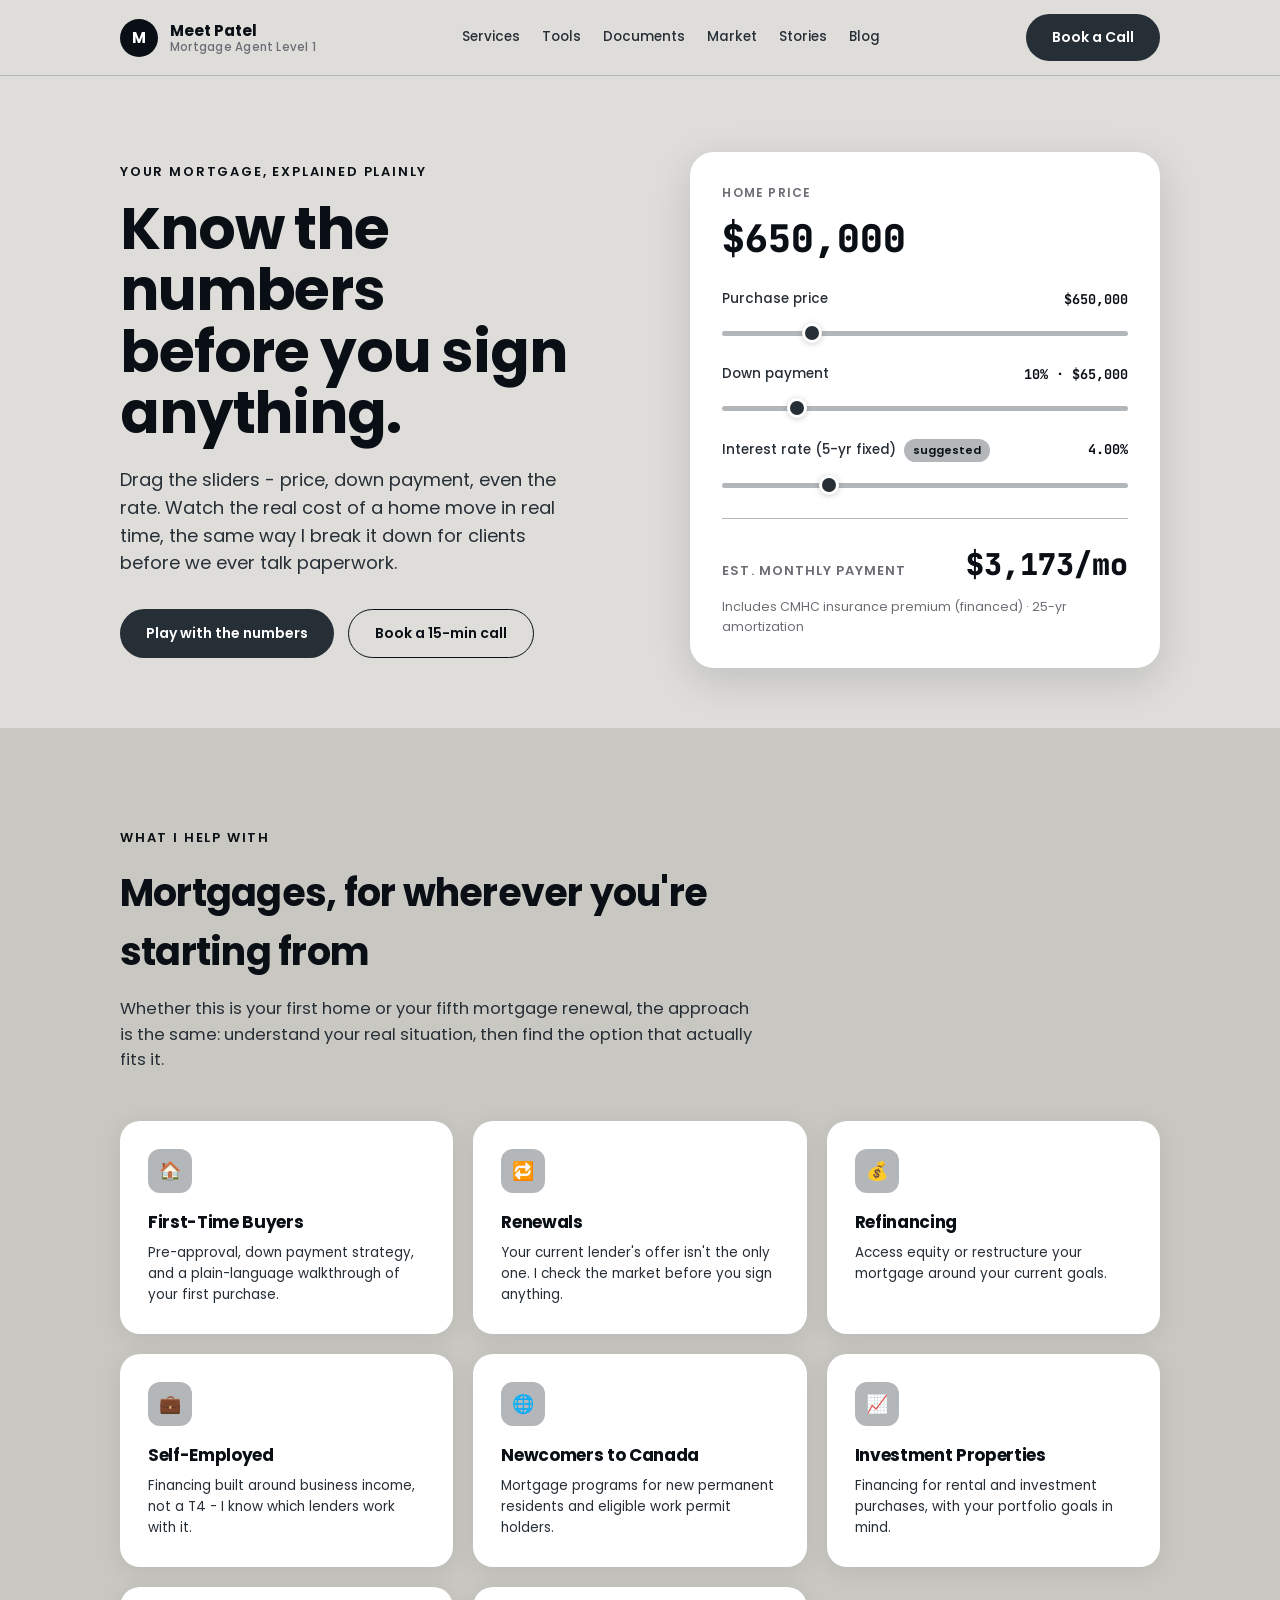
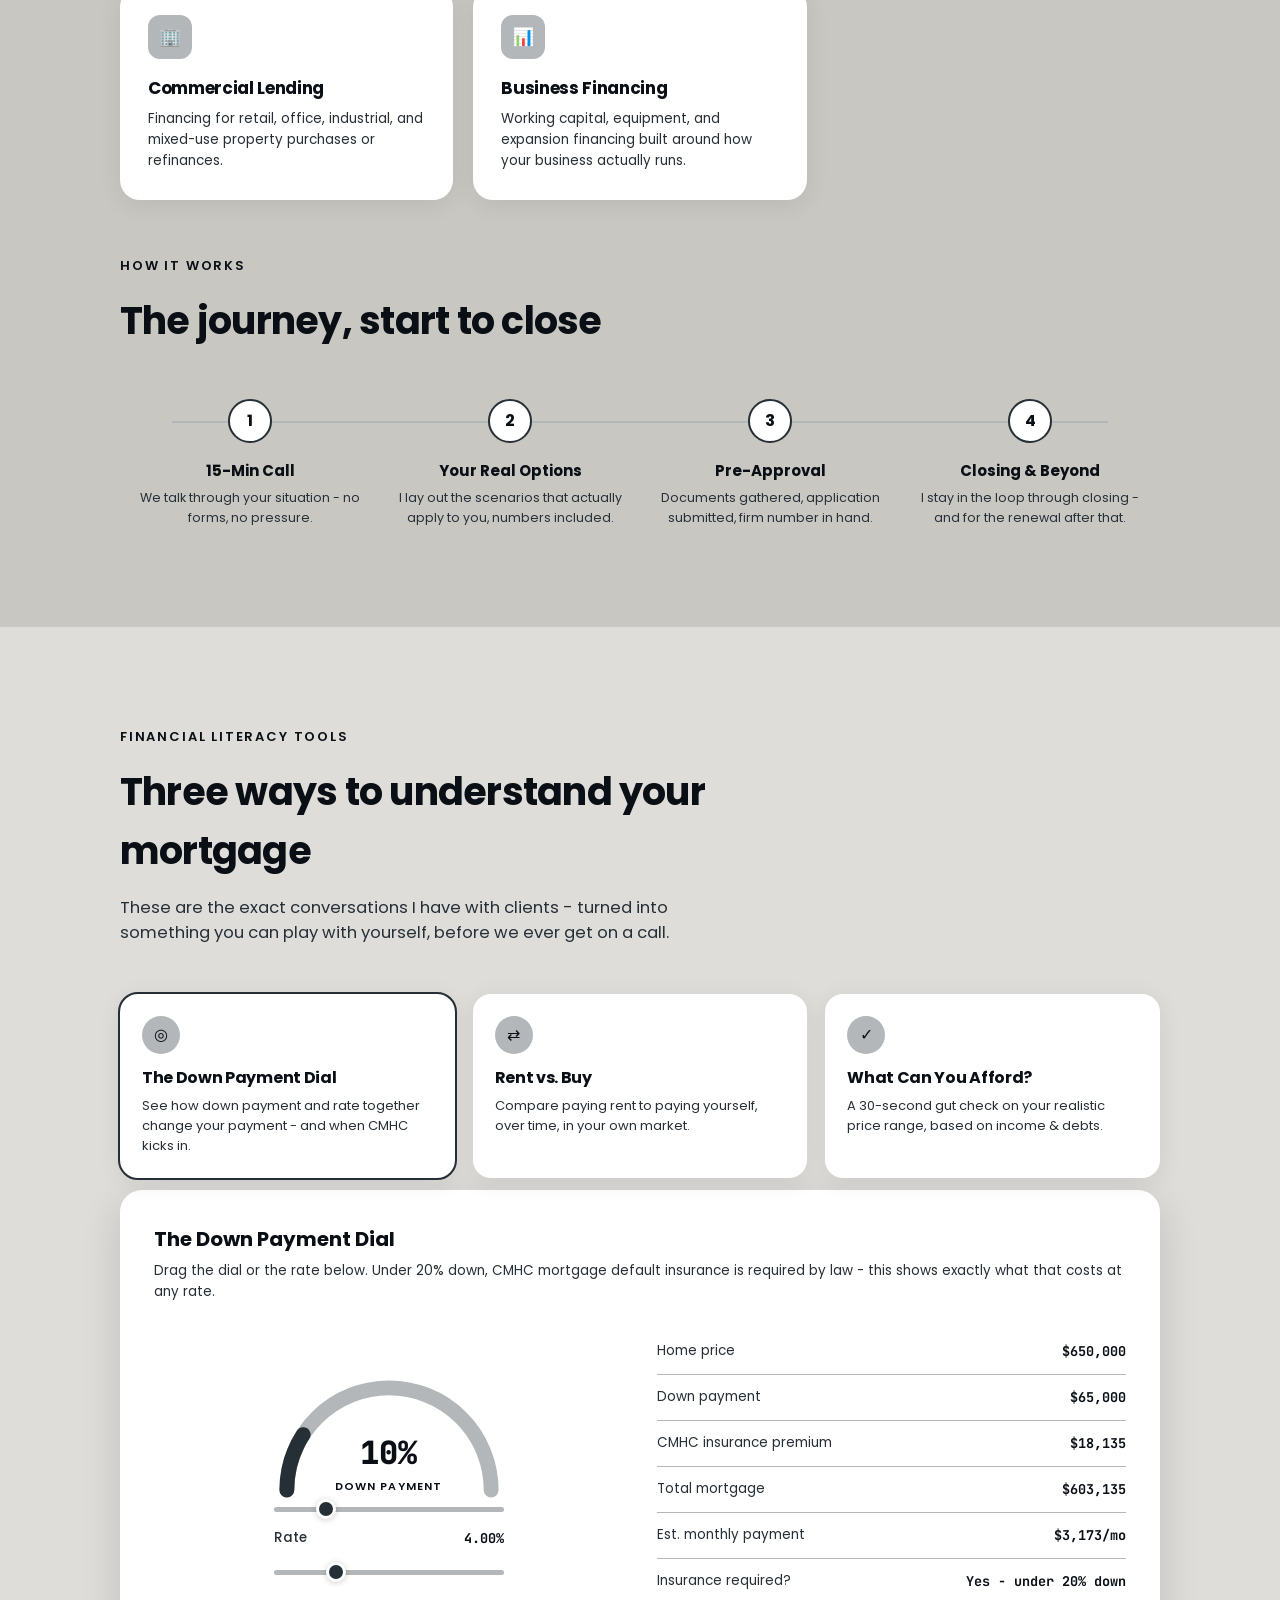
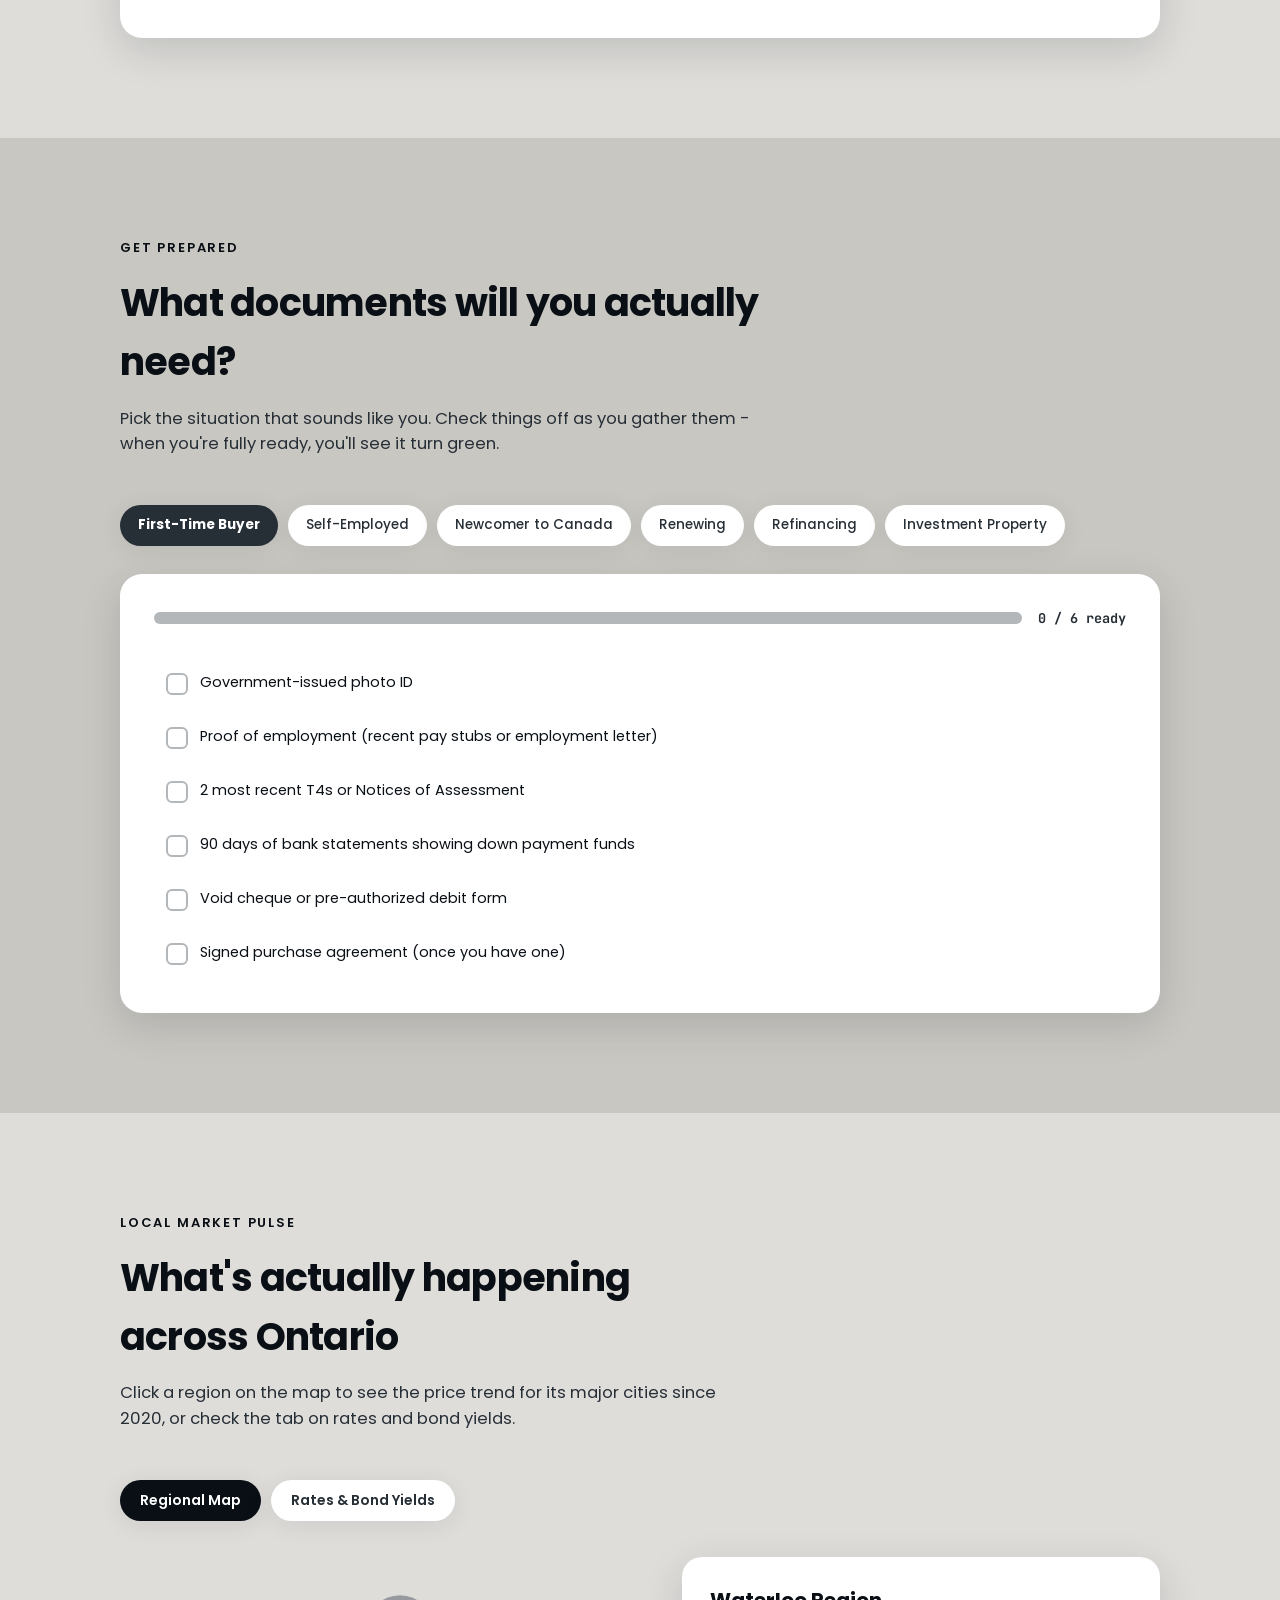
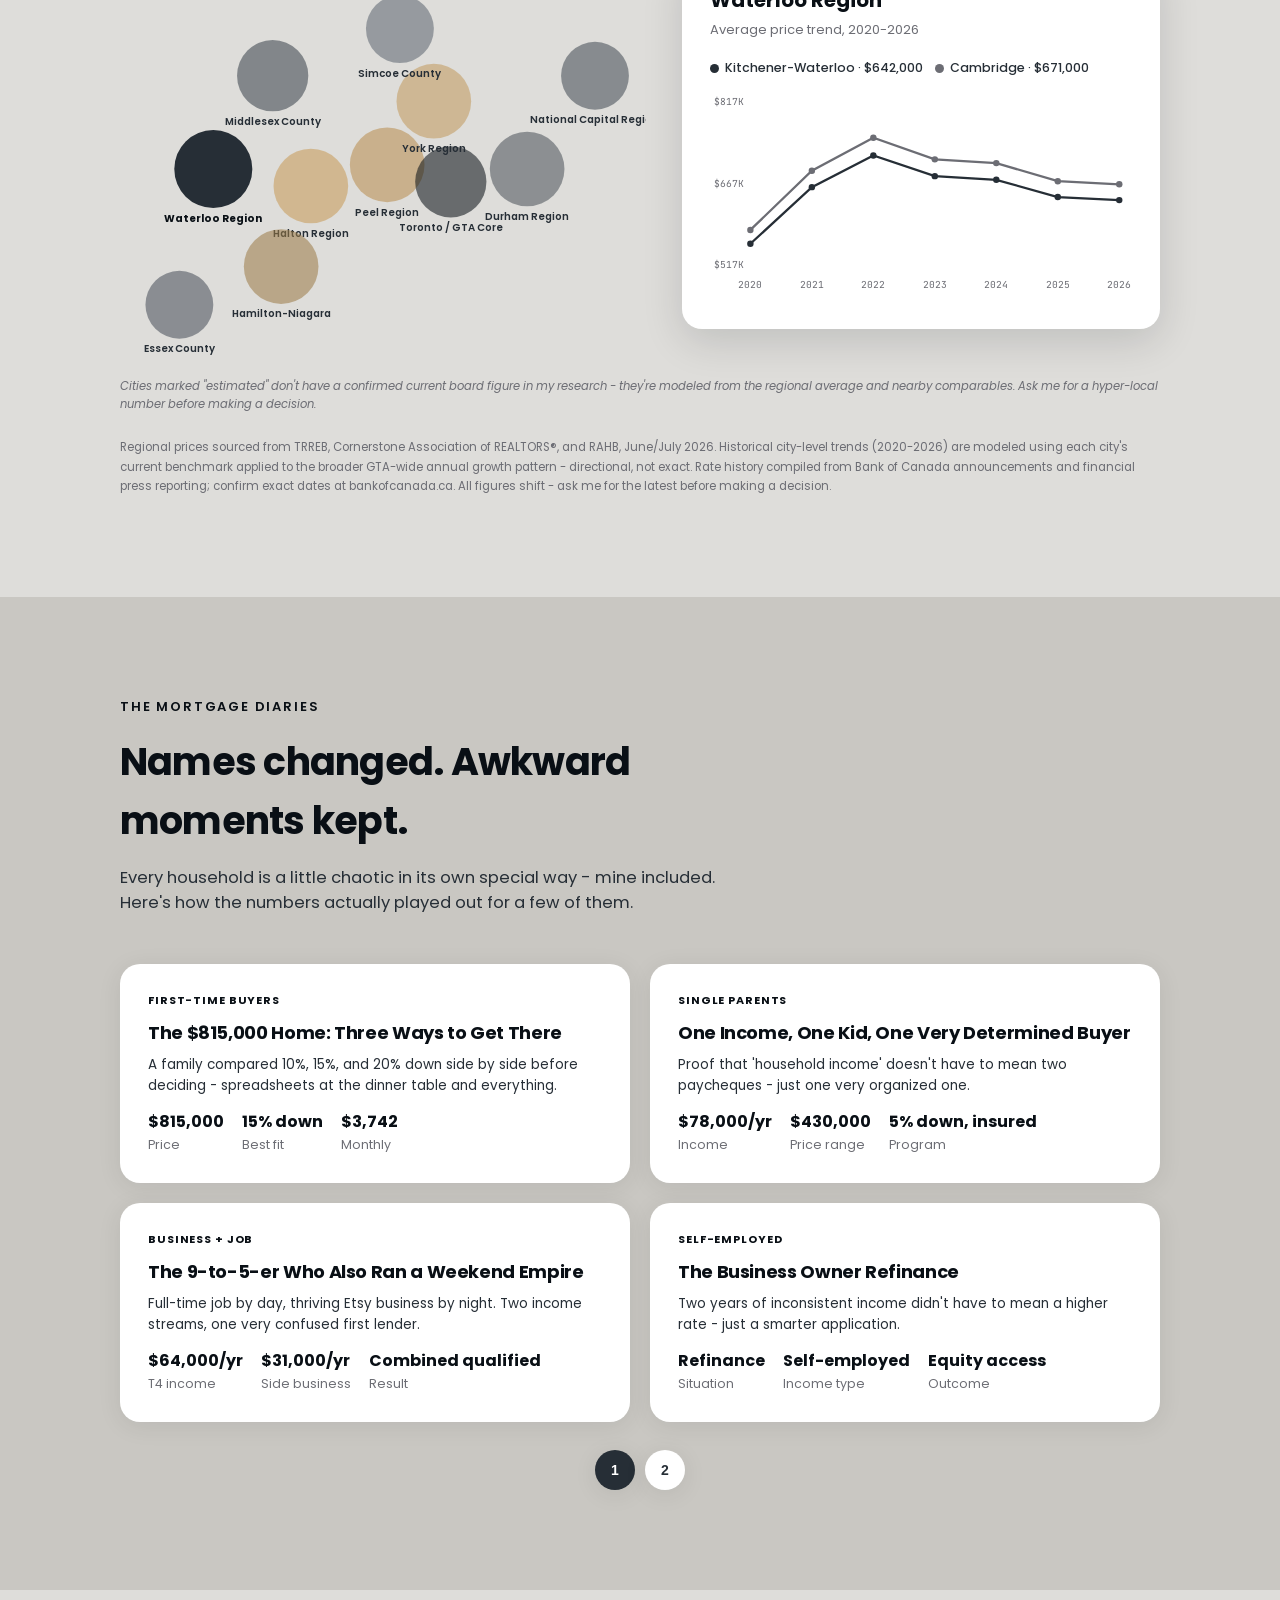
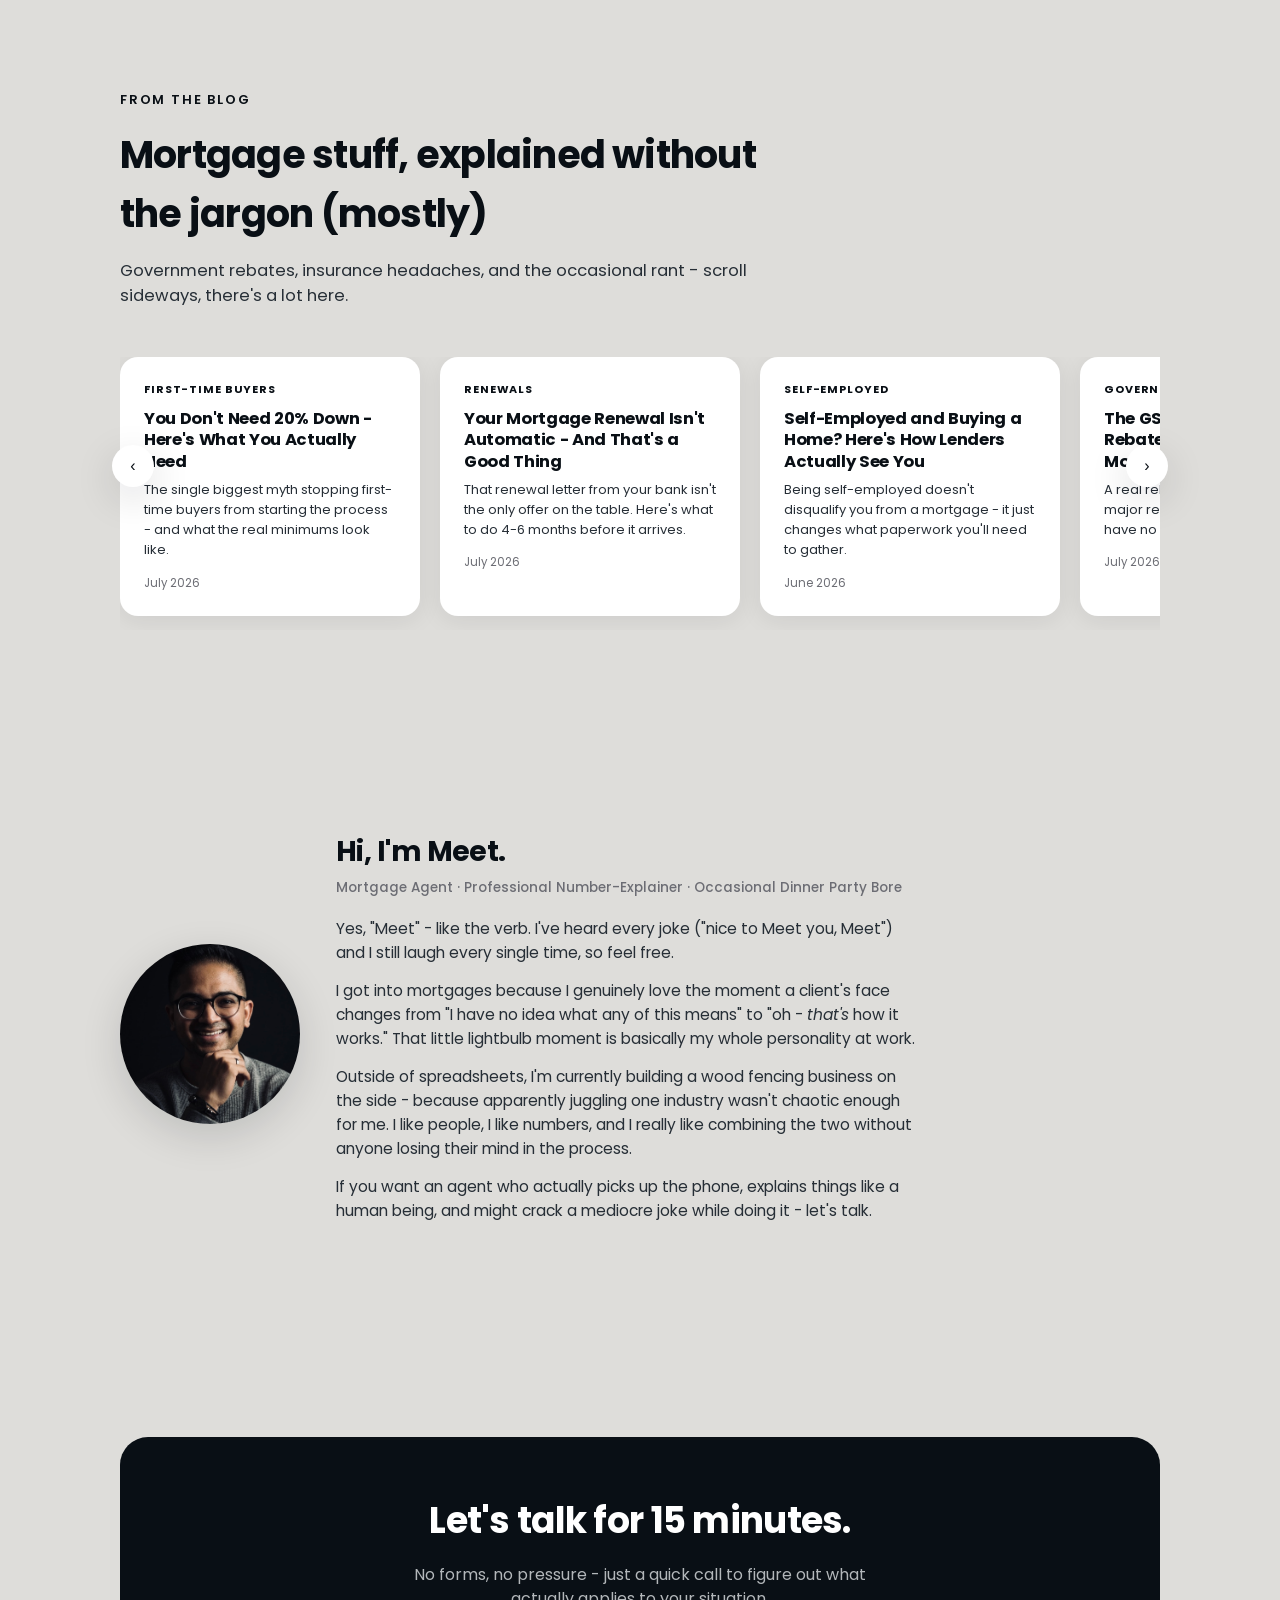
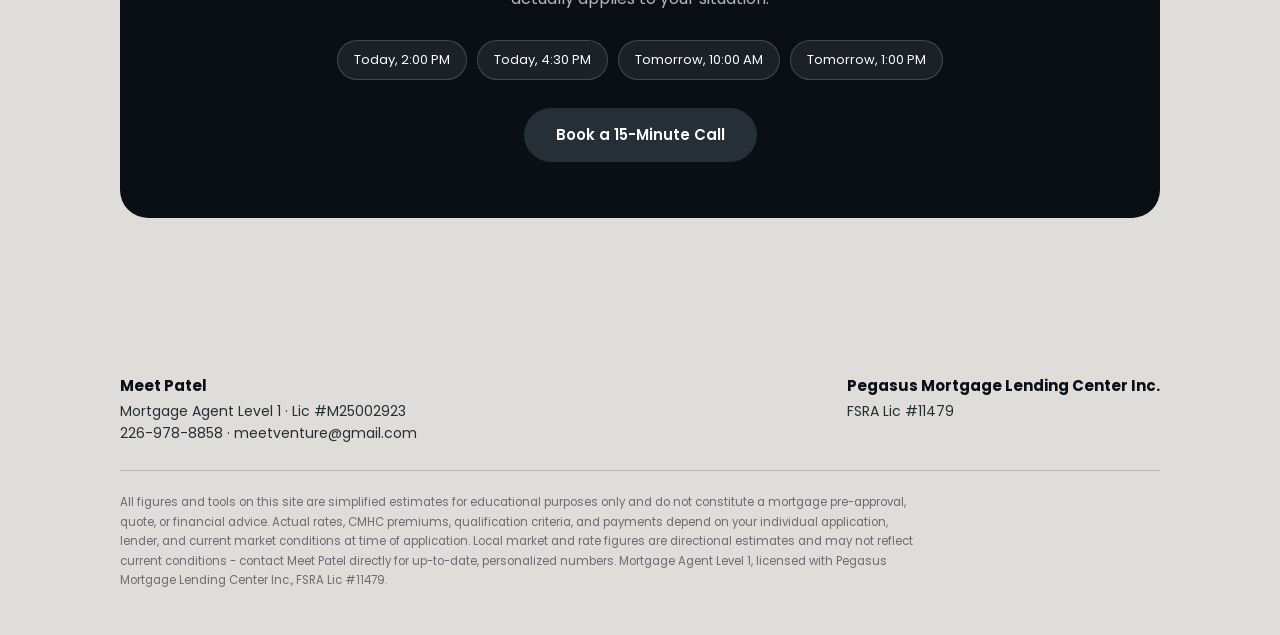
==== index.html @ 6889a1b3 "Add files via upload" ====
<!DOCTYPE html>
<html lang="en">
<head>
<meta charset="UTF-8">
<!-- Viewport tag: without this, iPhones and Android phones render the page
     at desktop width (~980px) and shrink it to fit, forcing users to pinch-
     zoom to read anything. This tells mobile browsers to use the phone's
     actual screen width instead. Don't remove it. -->
<meta name="viewport" content="width=device-width, initial-scale=1.0">
<title>Meet Patel | Mortgage Agent Level 1</title>
<link rel="stylesheet" href="style.css">
</head>
<body>

<!-- ================= NAV =================
     On phones (below 920px), .links is hidden and this hamburger button
     (.nav-toggle) shows instead. Clicking it calls toggleMobileNav() in
     script.js, which slides the same links down as a full-width mobile
     menu (#mobile-nav). Add/remove/rename a link in BOTH .links and
     #mobile-nav below - they're separate elements so desktop and mobile
     nav stay in sync manually. -->
<nav>
  <div class="wrap">
    <div class="brand">
      <span class="brand-mark">M</span>
      <span class="brand-text"><span class="name">Meet Patel</span><span class="role">Mortgage Agent Level 1</span></span>
    </div>
    <div class="links">
      <a href="#services">Services</a>
      <a href="#games">Tools</a>
      <a href="#documents">Documents</a>
      <a href="#market">Market</a>
      <a href="#cases">Stories</a>
      <a href="#blog">Blog</a>
    </div>
    <button class="btn gold nav-book-btn" onclick="document.getElementById('book').scrollIntoView({behavior:'smooth'})">Book a Call</button>
    <button class="nav-toggle" id="nav-toggle" aria-label="Open menu" aria-expanded="false" onclick="toggleMobileNav()">
      <span></span><span></span><span></span>
    </button>
  </div>
  <div class="mobile-nav" id="mobile-nav">
    <a href="#services" onclick="closeMobileNav()">Services</a>
    <a href="#games" onclick="closeMobileNav()">Tools</a>
    <a href="#documents" onclick="closeMobileNav()">Documents</a>
    <a href="#market" onclick="closeMobileNav()">Market</a>
    <a href="#cases" onclick="closeMobileNav()">Stories</a>
    <a href="#blog" onclick="closeMobileNav()">Blog</a>
    <button class="btn gold mobile-nav-cta" onclick="closeMobileNav(); document.getElementById('book').scrollIntoView({behavior:'smooth'})">Book a Call</button>
  </div>
</nav>

<section class="hero">
  <div class="wrap hero-grid">
    <div>
      <div class="eyebrow">Your Mortgage, Explained Plainly</div>
      <h1>Know the numbers<br><span>before you sign anything.</span></h1>
      <p class="lead">Drag the sliders - price, down payment, even the rate. Watch the real cost of a home move in real time, the same way I break it down for clients before we ever talk paperwork.</p>
      <div class="actions">
        <button class="btn gold" onclick="document.getElementById('games').scrollIntoView({behavior:'smooth'})">Play with the numbers</button>
        <button class="btn ghost" onclick="document.getElementById('book').scrollIntoView({behavior:'smooth'})">Book a 15-min call</button>
      </div>
    </div>

    <div class="ticker-card">
      <div class="label">Home Price</div>
      <div class="ticker-price mono" id="hp-display">$650,000</div>

      <div class="slider-row">
        <div class="slider-top"><span>Purchase price</span><span class="val mono" id="hp-val">$650,000</span></div>
        <input type="range" id="hp-slider" min="300000" max="2000000" step="5000" value="650000">
      </div>
      <div class="slider-row">
        <div class="slider-top"><span>Down payment</span><span class="val mono" id="dp-val">10% · $65,000</span></div>
        <input type="range" id="dp-slider" min="5" max="35" step="1" value="10">
      </div>
      <div class="slider-row">
        <div class="slider-top"><span>Interest rate (5-yr fixed)<span class="rate-badge" id="rate-suggested-badge">suggested</span></span><span class="val mono" id="rate-val">3.99%</span></div>
        <input type="range" id="rate-slider" min="3.00" max="7.00" step="0.05" value="3.99">
      </div>

      <div class="ticker-result">
        <div><div class="l">Est. Monthly Payment</div></div>
        <div class="v mono" id="hero-monthly">$3,187</div>
      </div>
      <div class="ticker-sub" id="hero-cmhc-note">Includes CMHC insurance premium (financed) · 25-yr amortization</div>
    </div>
  </div>
</section>

<!-- ================= SERVICES & JOURNEY ================= -->
<section id="services" class="alt">
  <div class="wrap">
    <div class="sec-head">
      <div class="eyebrow">What I Help With</div>
      <h2>Mortgages, for wherever you're starting from</h2>
      <p>Whether this is your first home or your fifth mortgage renewal, the approach is the same: understand your real situation, then find the option that actually fits it.</p>
    </div>
    <div class="services-grid">
      <div class="service-card"><div class="icon">&#127968;</div><h3>First-Time Buyers</h3><p>Pre-approval, down payment strategy, and a plain-language walkthrough of your first purchase.</p></div>
      <div class="service-card"><div class="icon">&#128257;</div><h3>Renewals</h3><p>Your current lender's offer isn't the only one. I check the market before you sign anything.</p></div>
      <div class="service-card"><div class="icon">&#128176;</div><h3>Refinancing</h3><p>Access equity or restructure your mortgage around your current goals.</p></div>
      <div class="service-card"><div class="icon">&#128188;</div><h3>Self-Employed</h3><p>Financing built around business income, not a T4 - I know which lenders work with it.</p></div>
      <div class="service-card"><div class="icon">&#127760;</div><h3>Newcomers to Canada</h3><p>Mortgage programs for new permanent residents and eligible work permit holders.</p></div>
      <div class="service-card"><div class="icon">&#128200;</div><h3>Investment Properties</h3><p>Financing for rental and investment purchases, with your portfolio goals in mind.</p></div>
      <div class="service-card"><div class="icon">&#127970;</div><h3>Commercial Lending</h3><p>Financing for retail, office, industrial, and mixed-use property purchases or refinances.</p></div>
      <div class="service-card"><div class="icon">&#128202;</div><h3>Business Financing</h3><p>Working capital, equipment, and expansion financing built around how your business actually runs.</p></div>
    </div>

    <div class="sec-head">
      <div class="eyebrow">How It Works</div>
      <h2>The journey, start to close</h2>
    </div>
    <div class="journey-row">
      <div class="journey-step"><div class="journey-num">1</div><h4>15-Min Call</h4><p>We talk through your situation - no forms, no pressure.</p></div>
      <div class="journey-step"><div class="journey-num">2</div><h4>Your Real Options</h4><p>I lay out the scenarios that actually apply to you, numbers included.</p></div>
      <div class="journey-step"><div class="journey-num">3</div><h4>Pre-Approval</h4><p>Documents gathered, application submitted, firm number in hand.</p></div>
      <div class="journey-step"><div class="journey-num">4</div><h4>Closing & Beyond</h4><p>I stay in the loop through closing - and for the renewal after that.</p></div>
    </div>
  </div>
</section>

<!-- ================= GAMES ================= -->
<section id="games">
  <div class="wrap">
    <div class="sec-head">
      <div class="eyebrow">Financial Literacy Tools</div>
      <h2>Three ways to understand your mortgage</h2>
      <p>These are the exact conversations I have with clients - turned into something you can play with yourself, before we ever get on a call.</p>
    </div>

    <div class="games-grid">
      <div class="game-tab active" data-panel="dial"><div class="icon">&#9678;</div><h3>The Down Payment Dial</h3><p>See how down payment and rate together change your payment - and when CMHC kicks in.</p></div>
      <div class="game-tab" data-panel="rvb"><div class="icon">&#8644;</div><h3>Rent vs. Buy</h3><p>Compare paying rent to paying yourself, over time, in your own market.</p></div>
      <div class="game-tab" data-panel="afford"><div class="icon">&#10003;</div><h3>What Can You Afford?</h3><p>A 30-second gut check on your realistic price range, based on income &amp; debts.</p></div>
    </div>

    <div class="game-panel active" id="panel-dial">
      <h4>The Down Payment Dial</h4>
      <div class="desc">Drag the dial or the rate below. Under 20% down, CMHC mortgage default insurance is required by law - this shows exactly what that costs at any rate.</div>
      <div class="panel-grid">
        <div class="dial-wrap">
          <svg width="260" height="190" viewBox="0 0 280 200">
            <path d="M 30 170 A 110 110 0 1 1 250 170" fill="none" stroke="#B3B7BA" stroke-width="16" stroke-linecap="round"/>
            <path id="dial-arc" d="M 30 170 A 110 110 0 1 1 250 170" fill="none" stroke="#262E36" stroke-width="16" stroke-linecap="round" stroke-dasharray="0 600"/>
          </svg>
          <div class="dial-readout">
            <div class="big mono" id="dial-pct">10%</div>
            <div class="small">down payment</div>
          </div>
          <input type="range" id="dial-slider" min="5" max="30" step="1" value="10" style="width:230px; margin-top:12px;">
          <div class="slider-row" style="width:230px; margin-top:16px;">
            <div class="slider-top"><span>Rate</span><span class="val mono" id="dial-rate-val">3.99%</span></div>
            <input type="range" id="dial-rate-slider" min="3.00" max="7.00" step="0.05" value="3.99">
          </div>
        </div>
        <div>
          <div class="stat-line"><span class="l">Home price</span><span class="v mono" id="dial-price">$650,000</span></div>
          <div class="stat-line"><span class="l">Down payment</span><span class="v mono" id="dial-down">$65,000</span></div>
          <div class="stat-line"><span class="l">CMHC insurance premium</span><span class="v mono gold" id="dial-cmhc">$21,073</span></div>
          <div class="stat-line"><span class="l">Total mortgage</span><span class="v mono" id="dial-total">$606,073</span></div>
          <div class="stat-line"><span class="l">Est. monthly payment</span><span class="v mono gold" id="dial-monthly">$3,148</span></div>
          <div class="stat-line"><span class="l">Insurance required?</span><span class="v mono" id="dial-required">Yes - under 20% down</span></div>
        </div>
      </div>
    </div>

    <div class="game-panel" id="panel-rvb">
      <h4>Rent vs. Buy, Over Time</h4>
      <div class="desc">Adjust your current rent, a comparable purchase price, and the rate, then see how the math shifts over the years.</div>
      <div class="panel-grid">
        <div>
          <div class="slider-row">
            <div class="slider-top"><span>Monthly rent today</span><span class="val mono" id="rvb-rent-val">$2,400</span></div>
            <input type="range" id="rvb-rent" min="1200" max="4500" step="50" value="2400">
          </div>
          <div class="slider-row">
            <div class="slider-top"><span>Comparable home price</span><span class="val mono" id="rvb-price-val">$650,000</span></div>
            <input type="range" id="rvb-price" min="300000" max="1500000" step="5000" value="650000">
          </div>
          <div class="slider-row">
            <div class="slider-top"><span>Rate (5-yr fixed)</span><span class="val mono" id="rvb-rate-val">4.14%</span></div>
            <input type="range" id="rvb-rate" min="3.00" max="7.00" step="0.05" value="4.14">
          </div>
          <div class="slider-row">
            <div class="slider-top"><span>Years from now</span><span class="val mono" id="rvb-years-val">10 years</span></div>
            <input type="range" id="rvb-years" min="3" max="25" step="1" value="10">
          </div>
          <div class="ticker-sub">Assumes 3% annual rent growth, 3% annual home appreciation, 20% down, 25-yr amortization. Simplified - doesn't include maintenance, closing costs, or opportunity cost of your down payment.</div>
        </div>
        <div>
          <div class="rvb-bars">
            <div class="rvb-col"><div class="rvb-val mono" id="rvb-buy-val">$0</div><div class="rvb-bar buy" id="rvb-buy-bar" style="height:10%"></div><div class="rvb-label">Equity Built (Buy)</div></div>
            <div class="rvb-col"><div class="rvb-val mono" id="rvb-rent-total">$0</div><div class="rvb-bar rent" id="rvb-rent-bar" style="height:10%"></div><div class="rvb-label">Total Rent Paid</div></div>
          </div>
          <div class="ticker-sub" id="rvb-summary" style="text-align:center; margin-top:10px; color:var(--gold-deep); font-weight:600;"></div>
        </div>
      </div>
    </div>

    <div class="game-panel" id="panel-afford">
      <h4>What Can You Actually Afford?</h4>
      <div class="desc">A simplified version of the debt-service math lenders use. Not a pre-approval - just a realistic starting point.</div>
      <div class="panel-grid">
        <div>
          <div class="slider-row">
            <div class="slider-top"><span>Annual household income</span><span class="val mono" id="af-income-val">$110,000</span></div>
            <input type="range" id="af-income" min="40000" max="350000" step="2500" value="110000">
          </div>
          <div class="slider-row">
            <div class="slider-top"><span>Monthly debt payments</span><span class="val mono" id="af-debt-val">$450</span></div>
            <input type="range" id="af-debt" min="0" max="3000" step="25" value="450">
          </div>
          <div class="slider-row">
            <div class="slider-top"><span>Down payment saved</span><span class="val mono" id="af-down-val">$50,000</span></div>
            <input type="range" id="af-down" min="10000" max="400000" step="5000" value="50000">
          </div>
          <div class="slider-row">
            <div class="slider-top"><span>Qualifying rate (stress test)</span><span class="val mono" id="af-rate-val">5.25%</span></div>
            <input type="range" id="af-rate" min="4.00" max="8.00" step="0.05" value="5.25">
          </div>
        </div>
        <div>
          <div class="meter-badge">
            <div class="num mono" id="af-max-price">$0</div>
            <div class="cap">Estimated max home price</div>
          </div>
          <div class="meter-track"><div class="meter-fill" id="af-meter" style="width:0%"></div></div>
          <div class="stat-line"><span class="l">Est. max monthly housing cost</span><span class="v mono" id="af-max-housing">$0</span></div>
          <div class="stat-line"><span class="l">Est. max mortgage</span><span class="v mono" id="af-max-mortgage">$0</span></div>
          <div class="ticker-sub">Uses simplified 39% gross debt service / 44% total debt service guidelines and 25-yr amortization. Your real number depends on credit, lender, and property type - this is a starting point for the conversation.</div>
        </div>
      </div>
    </div>
  </div>
</section>

<!-- ================= DOCUMENT CHECKLIST ================= -->
<section id="documents" class="alt">
  <div class="wrap">
    <div class="sec-head">
      <div class="eyebrow">Get Prepared</div>
      <h2>What documents will you actually need?</h2>
      <p>Pick the situation that sounds like you. Check things off as you gather them - when you're fully ready, you'll see it turn green.</p>
    </div>
    <div class="doc-tabs" id="doc-tabs"></div>
    <div class="doc-panel">
      <div class="doc-progress">
        <div class="meter-track"><div class="meter-fill" id="doc-meter" style="width:0%"></div></div>
        <div class="doc-count mono" id="doc-count">0 / 0 ready</div>
      </div>
      <div class="doc-list" id="doc-list"></div>
    </div>
  </div>
</section>

<!-- ================= MARKET PULSE ================= -->
<section id="market">
  <div class="wrap">
    <div class="sec-head">
      <div class="eyebrow">Local Market Pulse</div>
      <h2>What's actually happening across Ontario</h2>
      <p>Click a region on the map to see the price trend for its major cities since 2020, or check the tab on rates and bond yields.</p>
    </div>

    <div class="market-tabs">
      <div class="market-tab-btn active" data-view="map">Regional Map</div>
      <div class="market-tab-btn" data-view="rates">Rates &amp; Bond Yields</div>
    </div>

    <div class="market-view active" id="view-map">
      <div class="map-grid">
        <svg id="ontario-map" viewBox="0 0 620 480" xmlns="http://www.w3.org/2000/svg"></svg>
        <div class="market-detail-card" id="map-detail"></div>
      </div>
      <div class="estimate-note">Cities marked "estimated" don't have a confirmed current board figure in my research - they're modeled from the regional average and nearby comparables. Ask me for a hyper-local number before making a decision.</div>
    </div>

    <div class="market-view" id="view-rates">
      <div class="rate-chart-card">
        <div class="rate-chart-legend">
          <div class="chip" id="legend-boc"><span class="dot" style="background:#262E36"></span> BoC Overnight Rate (policy decisions)</div>
          <div class="chip" id="legend-bond"><span class="dot" style="background:#8C959E"></span> Canada 5-Year Bond Yield (drives fixed mortgage rates)</div>
        </div>
        <div class="rate-chart-hint">Click a line above to hide/show it · hover any point on the chart for the exact date and rate</div>
        <div style="position:relative;">
          <svg id="rate-chart" class="chart" viewBox="0 0 900 340" xmlns="http://www.w3.org/2000/svg"></svg>
          <div id="rate-tooltip"></div>
        </div>
        <div class="rate-callout">
          <div class="box"><div class="num">5.00%</div><div class="lbl">Cycle peak, July 2023</div></div>
          <div class="box"><div class="num">2.25%</div><div class="lbl">Current rate, held since Oct 2025</div></div>
          <div class="box"><div class="num">9</div><div class="lbl">Cuts between Jun 2024 &amp; Oct 2025</div></div>
          <div class="box"><div class="num">~3.2%</div><div class="lbl">5-yr bond yield, mid-2026</div></div>
        </div>
      </div>
    </div>

    <div class="market-note">Regional prices sourced from TRREB, Cornerstone Association of REALTORS®, and RAHB, June/July 2026. Historical city-level trends (2020-2026) are modeled using each city's current benchmark applied to the broader GTA-wide annual growth pattern - directional, not exact. Rate history compiled from Bank of Canada announcements and financial press reporting; confirm exact dates at bankofcanada.ca. All figures shift - ask me for the latest before making a decision.</div>
  </div>
</section>

<!-- ================= CASE STUDIES ================= -->
<section id="cases" class="alt">
  <div class="wrap">
    <div class="sec-head">
      <div class="eyebrow">The Mortgage Diaries</div>
      <h2>Names changed. Awkward moments kept.</h2>
      <p>Every household is a little chaotic in its own special way - mine included. Here's how the numbers actually played out for a few of them.</p>
    </div>
    <div class="case-grid" id="case-grid"></div>
    <div class="case-pagination" id="case-pagination"></div>
  </div>
</section>

<!-- ================= BLOG ================= -->
<section id="blog">
  <div class="wrap">
    <div class="sec-head">
      <div class="eyebrow">From the Blog</div>
      <h2>Mortgage stuff, explained without the jargon (mostly)</h2>
      <p>Government rebates, insurance headaches, and the occasional rant - scroll sideways, there's a lot here.</p>
    </div>
    <div class="blog-scroll-wrap">
      <button class="blog-scroll-btn left" onclick="document.getElementById('blog-grid').scrollBy({left:-320, behavior:'smooth'})">&#8249;</button>
      <button class="blog-scroll-btn right" onclick="document.getElementById('blog-grid').scrollBy({left:320, behavior:'smooth'})">&#8250;</button>
      <div class="blog-grid" id="blog-grid"></div>
    </div>
  </div>
</section>

<div id="modal-overlay">
  <div id="modal-box">
    <button class="close-btn" onclick="closeModal()">&times;</button>
    <div class="tag" id="modal-tag"></div>
    <h3 id="modal-title"></h3>
    <div class="meta" id="modal-meta"></div>
    <div class="content" id="modal-content"></div>
  </div>
</div>

<!-- ================= ABOUT ================= -->
<section id="about">
  <div class="wrap about-grid">
    <img class="about-photo" src="images/image.jpg" alt="Meet Patel">
    <div>
      <h3>Hi, I'm Meet.</h3>
      <div class="role">Mortgage Agent · Professional Number-Explainer · Occasional Dinner Party Bore</div>
      <p>Yes, "Meet" - like the verb. I've heard every joke ("nice to Meet you, Meet") and I still laugh every single time, so feel free.</p>
      <p>I got into mortgages because I genuinely love the moment a client's face changes from "I have no idea what any of this means" to "oh - <em>that's</em> how it works." That little lightbulb moment is basically my whole personality at work.</p>
      <p>Outside of spreadsheets, I'm currently building a wood fencing business on the side - because apparently juggling one industry wasn't chaotic enough for me. I like people, I like numbers, and I really like combining the two without anyone losing their mind in the process.</p>
      <p>If you want an agent who actually picks up the phone, explains things like a human being, and might crack a mediocre joke while doing it - let's talk.</p>
    </div>
  </div>
</section>

<!-- ================= BOOK A CALL ================= -->
<section id="book">
  <div class="wrap">
    <div class="book-card">
      <h2>Let's talk for 15 minutes.</h2>
      <p>No forms, no pressure - just a quick call to figure out what actually applies to your situation.</p>
      <div class="book-slots">
        <div class="book-slot">Today, 2:00 PM</div>
        <div class="book-slot">Today, 4:30 PM</div>
        <div class="book-slot">Tomorrow, 10:00 AM</div>
        <div class="book-slot">Tomorrow, 1:00 PM</div>
      </div>
      <!-- Replace this href with your real Calendly / Cal.com booking link -->
      <a class="btn gold" href="https://calendly.com/https://calendly.com/meetventure/15min" target="_blank" rel="noopener">Book a 15-Minute Call</a>
    </div>
  </div>
</section>

<footer id="contact">
  <div class="wrap">
    <div class="f-grid">
      <div class="f-contact">
        <strong>Meet Patel</strong>
        Mortgage Agent Level 1 · Lic #M25002923<br>
        226-978-8858 · meetventure@gmail.com
      </div>
      <div class="f-contact">
        <strong>Pegasus Mortgage Lending Center Inc.</strong>
        FSRA Lic #11479
      </div>
    </div>
    <hr style="border:none; height:1px; background:var(--line); margin-bottom:22px;">
    <div class="disclaimer">
      All figures and tools on this site are simplified estimates for educational purposes only and do not constitute a mortgage pre-approval, quote, or financial advice. Actual rates, CMHC premiums, qualification criteria, and payments depend on your individual application, lender, and current market conditions at time of application. Local market and rate figures are directional estimates and may not reflect current conditions - contact Meet Patel directly for up-to-date, personalized numbers. Mortgage Agent Level 1, licensed with Pegasus Mortgage Lending Center Inc., FSRA Lic #11479.
    </div>
  </div>
</footer>

<script src="script.js"></script>
</body>
</html>
---- style.css ----
@import url('https://fonts.googleapis.com/css2?family=Poppins:wght@300;400;500;600;700;800&family=JetBrains+Mono:wght@400;500;700&display=swap');

  :root{
    --bg:#DEDDDA; --bg-alt:#C9C7C2; --card:#FFFFFF;
    --ink:#090F15; --ink-soft:#262E36; --ink-dim:#6C6D74;
    --gold:#262E36; --gold-deep:#090F15; --gold-tint:#B3B7BA;
    --line:#B3B7BA; --green:#4F6E5C; --red:#8F4A42;
    --shadow:0 4px 24px rgba(9,15,21,0.08);
    --shadow-lg:0 12px 40px rgba(9,15,21,0.14);
  }
  *{box-sizing:border-box; margin:0; padding:0;}
  html{scroll-behavior:smooth;}
  body{background:var(--bg); color:var(--ink); font-family:'Poppins',sans-serif; line-height:1.55; -webkit-font-smoothing:antialiased;}
  .mono{font-family:'JetBrains Mono',monospace;}
  a{color:inherit; text-decoration:none;}
  .wrap{max-width:1100px; margin:0 auto; padding:0 30px;}
  section{padding:100px 0;}
  section.alt{background:var(--bg-alt);}
  .eyebrow{color:var(--gold-deep); font-size:13px; letter-spacing:.14em; text-transform:uppercase; font-weight:600; margin-bottom:16px;}
  h1,h2,h3{font-weight:700; letter-spacing:-.02em;}

  /* ---------- nav ---------- */
  nav{position:sticky; top:0; z-index:40; background:rgba(222,221,218,.92); backdrop-filter:blur(10px); border-bottom:1px solid var(--line);}
  nav .wrap{display:flex; align-items:center; justify-content:space-between; padding:14px 30px; gap:24px;}
  .brand{display:flex; align-items:center; gap:12px; flex-shrink:0;}
  .brand-mark{width:38px; height:38px; border-radius:50%; background:var(--ink); color:#fff; display:flex; align-items:center; justify-content:center; font-size:15px; font-weight:700; flex-shrink:0;}
  .brand-text{display:flex; flex-direction:column; line-height:1.25;}
  .brand-text .name{font-weight:700; font-size:15.5px; color:var(--ink); white-space:nowrap;}
  .brand-text .role{font-weight:500; font-size:11.5px; color:var(--ink-dim); letter-spacing:.02em; white-space:nowrap;}
  nav .links{display:flex; gap:22px; font-size:13.5px; color:var(--ink-soft); font-weight:500; flex-wrap:nowrap; overflow-x:auto; scrollbar-width:none;}
  nav .links::-webkit-scrollbar{display:none;}
  nav .links a{white-space:nowrap;}
  nav .links a:hover{color:var(--gold-deep);}

  /* Hamburger icon: hidden on desktop, shown on phones/tablets below 920px.
     Three <span> bars turn into an X (via .open) when the menu is open. */
  .nav-toggle{display:none; flex-direction:column; justify-content:center; gap:5px; width:44px; height:44px; background:none; border:none; cursor:pointer; flex-shrink:0; padding:0;}
  .nav-toggle span{display:block; width:24px; height:2.5px; background:var(--ink); border-radius:2px; transition:transform .2s ease, opacity .2s ease; margin:0 auto;}
  .nav-toggle.open span:nth-child(1){transform:translateY(7.5px) rotate(45deg);}
  .nav-toggle.open span:nth-child(2){opacity:0;}
  .nav-toggle.open span:nth-child(3){transform:translateY(-7.5px) rotate(-45deg);}

  /* Full-width dropdown menu that slides open under the nav bar on phones.
     Starts collapsed (max-height:0, overflow hidden) and expands when
     JS adds the .open class in toggleMobileNav(). */
  .mobile-nav{display:none; flex-direction:column; max-height:0; overflow:hidden; background:var(--bg); border-top:1px solid var(--line); transition:max-height .3s ease;}
  .mobile-nav.open{max-height:420px;}
  .mobile-nav a{padding:16px 30px; font-size:15px; font-weight:500; color:var(--ink-soft); border-bottom:1px solid var(--line);}
  .mobile-nav a:active{background:var(--bg-alt);}
  .mobile-nav-cta{margin:16px 30px 20px; width:calc(100% - 60px);}

  @media(max-width:920px){
    /* NOTE: .nav-book-btn also has the .btn class, and the base .btn{}
       rule (further down this file) sets display:inline-flex with the
       same specificity as a single class selector. Since equal-specificity
       rules are decided by source order (last one wins) and .btn{} comes
       later in the file, a plain ".nav-book-btn{display:none}" here would
       silently lose that fight even inside this media query. Using the
       compound selector "nav .nav-book-btn" bumps specificity so this
       rule always wins regardless of where .btn is defined. */
    nav .links, nav .nav-book-btn{display:none;}
    .nav-toggle{display:flex;}
    .mobile-nav{display:flex;}
  }
  .btn{display:inline-flex; align-items:center; justify-content:center; background:var(--ink); color:#fff; border:none; padding:13px 26px; border-radius:999px; font-family:'Poppins',sans-serif; font-weight:600; font-size:14px; cursor:pointer; transition:transform .15s ease, opacity .15s ease;}
  .btn:hover{transform:translateY(-1px); opacity:.88;}
  .btn.gold{background:var(--gold);}
  .btn.ghost{background:transparent; border:1.5px solid var(--ink); color:var(--ink);}
  .btn.small{padding:9px 18px; font-size:13px;}

  /* ---------- hero ---------- */
  .hero{padding:76px 0 60px;}
  .hero-grid{display:grid; grid-template-columns:1fr .92fr; gap:60px; align-items:center;}
  .hero h1{font-size:58px; line-height:1.06; margin-bottom:22px;}
  .hero h1 span{color:var(--gold-deep);}
  .hero p.lead{color:var(--ink-soft); font-size:18px; max-width:460px; margin-bottom:32px;}
  .hero .actions{display:flex; gap:14px; flex-wrap:wrap;}

  .ticker-card{background:var(--card); border-radius:24px; padding:32px; box-shadow:var(--shadow-lg);}
  .ticker-card .label{font-size:12px; letter-spacing:.1em; text-transform:uppercase; color:var(--ink-dim); margin-bottom:6px; font-weight:600;}
  .ticker-price{font-size:38px; font-weight:800; color:var(--ink); margin-bottom:22px;}
  .slider-row{margin-bottom:20px;}
  .slider-row .slider-top{display:flex; justify-content:space-between; font-size:13.5px; color:var(--ink-soft); margin-bottom:9px; font-weight:500;}
  .slider-row .slider-top .val{color:var(--gold-deep); font-weight:700;}
  input[type=range]{width:100%; -webkit-appearance:none; height:5px; border-radius:3px; background:var(--line); outline:none;}
  input[type=range]::-webkit-slider-thumb{-webkit-appearance:none; width:20px; height:20px; border-radius:50%; background:var(--gold); border:3px solid #fff; box-shadow:0 1px 6px rgba(0,0,0,.2); cursor:pointer; margin-top:-1px;}
  .ticker-result{margin-top:22px; padding-top:22px; border-top:1px solid var(--line); display:flex; justify-content:space-between; align-items:baseline;}
  .ticker-result .l{font-size:13px; color:var(--ink-dim); text-transform:uppercase; letter-spacing:.08em; font-weight:600;}
  .ticker-result .v{font-size:30px; font-weight:800; color:var(--gold-deep);}
  .ticker-sub{font-size:12.5px; color:var(--ink-dim); margin-top:10px;}
  .rate-badge{display:inline-block; font-size:11px; background:var(--gold-tint); color:var(--gold-deep); padding:3px 9px; border-radius:20px; margin-left:8px; font-weight:600;}

  /* ---------- section headers ---------- */
  .sec-head{max-width:640px; margin-bottom:48px;}
  .sec-head h2{font-size:38px; margin-bottom:14px;}
  .sec-head p{color:var(--ink-soft); font-size:16.5px;}
  .sec-head.center{margin-left:auto; margin-right:auto; text-align:center;}

  /* ---------- services & journey ---------- */
  .services-grid{display:grid; grid-template-columns:repeat(3,1fr); gap:20px; margin-bottom:56px;}
  .service-card{background:var(--card); border-radius:20px; padding:28px; box-shadow:var(--shadow);}
  .service-card .icon{width:44px; height:44px; border-radius:12px; background:var(--gold-tint); display:flex; align-items:center; justify-content:center; color:var(--gold-deep); font-size:18px; margin-bottom:16px;}
  .service-card h3{font-size:17px; margin-bottom:8px;}
  .service-card p{font-size:13.5px; color:var(--ink-soft);}
  @media(max-width:760px){.services-grid{grid-template-columns:1fr;}}

  .journey-row{display:grid; grid-template-columns:repeat(4,1fr); gap:0; position:relative;}
  .journey-row::before{content:''; position:absolute; top:22px; left:5%; right:5%; height:2px; background:var(--line);}
  .journey-step{position:relative; text-align:center; padding:0 12px;}
  .journey-num{width:44px; height:44px; border-radius:50%; background:var(--card); border:2px solid var(--gold); color:var(--gold-deep); font-weight:700; display:flex; align-items:center; justify-content:center; margin:0 auto 16px; position:relative; z-index:1; font-size:16px;}
  .journey-step h4{font-size:15px; margin-bottom:6px;}
  .journey-step p{font-size:12.5px; color:var(--ink-soft);}
  @media(max-width:760px){.journey-row{grid-template-columns:1fr; gap:28px;} .journey-row::before{display:none;}}

  /* ---------- games ---------- */
  .games-grid{display:grid; grid-template-columns:repeat(3,1fr); gap:18px; margin-bottom:12px;}
  .game-tab{background:var(--card); border-radius:18px; padding:22px; cursor:pointer; box-shadow:var(--shadow); transition:transform .15s ease;}
  .game-tab:hover{transform:translateY(-3px);}
  .game-tab.active{outline:2px solid var(--gold);}
  .game-tab .icon{width:38px; height:38px; border-radius:50%; background:var(--gold-tint); display:flex; align-items:center; justify-content:center; margin-bottom:12px; color:var(--gold-deep); font-size:16px;}
  .game-tab h3{font-size:16px; margin-bottom:5px;}
  .game-tab p{font-size:13px; color:var(--ink-soft);}

  .game-panel{background:var(--card); border-radius:22px; padding:34px; display:none; box-shadow:var(--shadow-lg); margin-top:10px;}
  .game-panel.active{display:block;}
  .game-panel h4{font-size:20px; margin-bottom:6px;}
  .game-panel .desc{color:var(--ink-soft); font-size:13.5px; margin-bottom:26px;}
  .panel-grid{display:grid; grid-template-columns:1fr 1fr; gap:34px;}
  @media(max-width:760px){.panel-grid{grid-template-columns:1fr;} .hero-grid{grid-template-columns:1fr;} .games-grid{grid-template-columns:1fr;}}

  .dial-wrap{display:flex; flex-direction:column; align-items:center; justify-content:center;}
  .dial-readout{text-align:center; margin-top:-92px;}
  .dial-readout .big{font-size:32px; font-weight:800; color:var(--ink);}
  .dial-readout .small{font-size:11px; color:var(--gold-deep); letter-spacing:.1em; text-transform:uppercase; font-weight:600;}

  .stat-line{display:flex; justify-content:space-between; padding:12px 0; border-bottom:1px solid var(--line); font-size:13.5px;}
  .stat-line:last-child{border-bottom:none;}
  .stat-line .l{color:var(--ink-soft);}
  .stat-line .v{color:var(--ink); font-weight:700;}
  .stat-line .v.gold{color:var(--gold-deep);}
  .stat-line .v.green{color:var(--green);}

  .rvb-bars{display:flex; gap:26px; align-items:flex-end; height:200px; margin:18px 0 8px;}
  .rvb-col{flex:1; display:flex; flex-direction:column; align-items:center; justify-content:flex-end; height:100%;}
  .rvb-bar{width:70%; border-radius:10px 10px 0 0; transition:height .25s ease;}
  .rvb-bar.buy{background:var(--gold);}
  .rvb-bar.rent{background:#B3B7BA;}
  .rvb-val{font-size:15px; font-weight:700; margin-bottom:8px;}
  .rvb-label{font-size:12px; color:var(--ink-soft); margin-top:10px; text-transform:uppercase; letter-spacing:.06em; font-weight:600;}

  .meter-track{height:12px; background:var(--line); border-radius:6px; overflow:hidden; margin:16px 0;}
  .meter-fill{height:100%; background:linear-gradient(90deg,var(--gold-deep),var(--gold)); border-radius:6px; transition:width .25s ease;}
  .meter-badge{text-align:center; margin-bottom:6px;}
  .meter-badge .num{font-size:38px; font-weight:800; color:var(--gold-deep);}
  .meter-badge .cap{font-size:11px; color:var(--ink-dim); letter-spacing:.1em; text-transform:uppercase; font-weight:600;}

  /* ---------- document checklist ---------- */
  .doc-tabs{display:flex; gap:10px; flex-wrap:wrap; margin-bottom:28px;}
  .doc-tab{background:var(--card); color:var(--ink-soft); padding:10px 18px; border-radius:999px; font-size:13.5px; cursor:pointer; box-shadow:var(--shadow); transition:all .15s ease; font-weight:500;}
  .doc-tab.active{background:var(--gold); color:#fff; font-weight:700;}
  .doc-panel{background:var(--card); border-radius:22px; padding:34px; box-shadow:var(--shadow-lg);}
  .doc-progress{display:flex; align-items:center; gap:16px; margin-bottom:28px;}
  .doc-progress .meter-track{flex:1; margin:0;}
  .doc-progress .doc-count{font-size:13.5px; color:var(--ink-soft); white-space:nowrap; font-weight:700; transition:color .2s ease;}
  .doc-progress .doc-count.complete{color:var(--green);}
  .doc-list{display:flex; flex-direction:column; gap:2px;}
  .doc-item{display:flex; align-items:flex-start; gap:12px; padding:14px 12px; border-radius:12px; cursor:pointer; transition:background .15s ease;}
  .doc-item:hover{background:var(--bg-alt);}
  .doc-check{width:22px; height:22px; border-radius:6px; border:2px solid var(--line); flex-shrink:0; margin-top:2px; display:flex; align-items:center; justify-content:center; font-size:13px; color:#fff; transition:all .15s ease;}
  .doc-item.checked .doc-check{background:var(--gold); border-color:var(--gold);}
  .doc-item.checked .doc-text{color:var(--ink-dim); text-decoration:line-through; text-decoration-color:var(--line);}
  .doc-text{font-size:14.5px;}

  /* ---------- market pulse ---------- */
  .market-tabs{display:flex; gap:10px; margin-bottom:36px;}
  .market-tab-btn{background:var(--card); color:var(--ink-soft); padding:10px 20px; border-radius:999px; font-size:14px; font-weight:600; cursor:pointer; box-shadow:var(--shadow);}
  .market-tab-btn.active{background:var(--ink); color:#fff;}
  .market-view{display:none;}
  .market-view.active{display:block;}

  .map-grid{display:grid; grid-template-columns:1.1fr 1fr; gap:36px; align-items:start;}
  @media(max-width:820px){.map-grid{grid-template-columns:1fr;}}
  #ontario-map{width:100%; height:auto;}
  .region-blob{cursor:pointer; transition:fill .2s ease, opacity .2s ease;}
  .region-blob:hover{opacity:.85;}
  .region-label{font-family:'Poppins',sans-serif; font-size:12px; font-weight:600; fill:var(--ink-soft); pointer-events:none;}
  .region-label.active-label{fill:var(--gold-deep); font-weight:700;}

  .market-detail-card{background:var(--card); border-radius:20px; padding:28px; box-shadow:var(--shadow-lg);}
  .market-detail-card h4{font-size:20px; margin-bottom:4px;}
  .market-detail-card .sub{font-size:13px; color:var(--ink-dim); margin-bottom:18px;}
  .city-legend{display:flex; flex-wrap:wrap; gap:12px; margin-bottom:14px;}
  .city-legend .chip{display:flex; align-items:center; gap:6px; font-size:12.5px; color:var(--ink-soft); font-weight:500;}
  .city-legend .dot{width:9px; height:9px; border-radius:50%; display:inline-block;}
  svg.chart{width:100%; height:auto;}
  .chart-axis-label{font-family:'JetBrains Mono',monospace; font-size:10.5px; fill:var(--ink-dim);}
  .chart-line{fill:none; stroke-width:2.5;}
  .chart-dot{r:3.5;}
  .estimate-note{font-size:11.5px; color:var(--ink-dim); margin-top:14px; font-style:italic;}

  .rate-chart-card{background:var(--card); border-radius:20px; padding:32px; box-shadow:var(--shadow-lg); position:relative;}
  .rate-chart-legend{display:flex; gap:14px; margin-bottom:20px; flex-wrap:wrap;}
  .rate-chart-legend .chip{display:flex; align-items:center; gap:7px; font-size:13px; color:var(--ink-soft); font-weight:600; cursor:pointer; padding:8px 14px; border-radius:999px; background:var(--bg-alt); transition:opacity .15s ease;}
  .rate-chart-legend .chip.off{opacity:.35;}
  .rate-chart-legend .dot{width:10px; height:10px; border-radius:50%;}
  .rate-chart-hint{font-size:12px; color:var(--ink-dim); margin-bottom:14px;}
  #rate-tooltip{position:absolute; background:var(--ink); color:#fff; font-size:12.5px; padding:9px 13px; border-radius:10px; pointer-events:none; opacity:0; transition:opacity .1s ease; z-index:10; white-space:nowrap; box-shadow:var(--shadow-lg);}
  #rate-tooltip .tt-date{font-weight:700; margin-bottom:2px;}
  .chart-hit{cursor:pointer;}
  .rate-callout{display:flex; gap:24px; margin-top:22px; flex-wrap:wrap;}
  .rate-callout .box{background:var(--bg-alt); border-radius:14px; padding:16px 20px; flex:1; min-width:150px;}
  .rate-callout .box .num{font-size:22px; font-weight:800; color:var(--gold-deep);}
  .rate-callout .box .lbl{font-size:12px; color:var(--ink-soft); margin-top:2px;}
  .market-note{font-size:11.5px; color:var(--ink-dim); margin-top:24px; line-height:1.7;}

  /* ---------- case studies ---------- */
  .case-grid{display:grid; grid-template-columns:repeat(2,1fr); gap:20px;}
  @media(max-width:760px){.case-grid{grid-template-columns:1fr;}}

  /* Case-study pagination (Mortgage Diaries section): reuses the doc-tab
     pill look so it feels native to the rest of the site. */
  .case-pagination{display:flex; justify-content:center; gap:10px; margin-top:28px;}
  .case-page-btn{background:var(--card); color:var(--ink-soft); width:40px; height:40px; border-radius:50%; font-size:14px; font-weight:600; cursor:pointer; box-shadow:var(--shadow); transition:all .15s ease; border:none; display:flex; align-items:center; justify-content:center;}
  .case-page-btn.active{background:var(--gold); color:#fff;}
  .case-page-btn:hover:not(.active){transform:translateY(-2px);}
  .case-card{background:var(--card); border-radius:20px; padding:28px; box-shadow:var(--shadow); cursor:pointer; transition:transform .15s ease;}
  .case-card:hover{transform:translateY(-3px);}
  .case-card .tag{font-size:11px; color:var(--gold-deep); text-transform:uppercase; letter-spacing:.08em; font-weight:700; margin-bottom:10px;}
  .case-card h3{font-size:18px; margin-bottom:8px;}
  .case-card p{font-size:13.5px; color:var(--ink-soft); margin-bottom:14px;}
  .case-card .stat-preview{display:flex; gap:18px; font-size:12.5px; color:var(--ink-dim);}
  .case-card .stat-preview strong{color:var(--gold-deep); display:block; font-size:16px;}

  /* ---------- blog (horizontal scroll) ---------- */
  .blog-scroll-wrap{position:relative;}
  .blog-grid{display:flex; gap:20px; overflow-x:auto; scroll-snap-type:x mandatory; padding-bottom:14px; -webkit-overflow-scrolling:touch; scrollbar-width:thin;}
  .blog-card{background:var(--card); border-radius:18px; padding:24px; cursor:pointer; box-shadow:var(--shadow); transition:transform .15s ease; flex:0 0 300px; scroll-snap-align:start;}
  .blog-card:hover{transform:translateY(-3px);}
  .blog-card .tag{font-size:11px; color:var(--gold-deep); text-transform:uppercase; letter-spacing:.08em; font-weight:700; margin-bottom:10px;}
  .blog-card h3{font-size:16.5px; margin-bottom:8px; line-height:1.3; min-height:44px;}
  .blog-card p{font-size:13px; color:var(--ink-soft); margin-bottom:14px;}
  .blog-card .meta{font-size:11.5px; color:var(--ink-dim);}
  .blog-scroll-btn{position:absolute; top:40%; transform:translateY(-50%); width:42px; height:42px; border-radius:50%; background:var(--card); box-shadow:var(--shadow-lg); border:none; cursor:pointer; font-size:16px; color:var(--ink); z-index:5; display:flex; align-items:center; justify-content:center;}
  .blog-scroll-btn.left{left:-8px;}
  .blog-scroll-btn.right{right:-8px;}
  @media(max-width:600px){.blog-scroll-btn{display:none;}}

  #modal-overlay{position:fixed; inset:0; background:rgba(20,17,10,.5); z-index:60; display:none; align-items:center; justify-content:center; padding:24px;}
  #modal-overlay.active{display:flex;}
  #modal-box{background:var(--card); border-radius:22px; max-width:640px; max-height:80vh; overflow-y:auto; padding:38px; position:relative; box-shadow:var(--shadow-lg);}
  #modal-box .close-btn{position:absolute; top:20px; right:22px; background:var(--bg-alt); border:none; width:34px; height:34px; border-radius:50%; color:var(--ink-soft); font-size:20px; cursor:pointer;}
  #modal-box h3{font-size:25px; margin-bottom:10px;}
  #modal-box .tag{font-size:11px; color:var(--gold-deep); text-transform:uppercase; letter-spacing:.08em; font-weight:700;}
  #modal-box .meta{font-size:12px; color:var(--ink-dim); margin-bottom:20px;}
  #modal-box .content p{color:var(--ink-soft); font-size:14.5px; margin-bottom:14px; line-height:1.75;}
  #modal-box .case-stats{display:flex; gap:20px; flex-wrap:wrap; margin:18px 0; padding:18px; background:var(--bg-alt); border-radius:14px;}
  #modal-box .case-stats div{font-size:12px; color:var(--ink-soft);}
  #modal-box .case-stats strong{display:block; font-size:18px; color:var(--gold-deep);}

  /* ---------- about ---------- */
  .about-grid{display:grid; grid-template-columns:180px 1fr; gap:36px; align-items:center;}
  .about-photo{width:180px; height:180px; border-radius:50%; object-fit:cover; box-shadow:var(--shadow-lg);}
  .about-grid h3{font-size:28px; margin-bottom:4px;}
  .about-grid .role{color:var(--ink-dim); font-size:13.5px; margin-bottom:18px; font-weight:500;}
  .about-grid p{color:var(--ink-soft); font-size:15.5px; max-width:580px; margin-bottom:14px;}
  @media(max-width:600px){.about-grid{grid-template-columns:1fr; text-align:center;} .about-photo{margin:0 auto;}}

  /* ---------- book a call ---------- */
  .book-card{background:var(--ink); color:#fff; border-radius:28px; padding:56px; text-align:center;}
  .book-card h2{font-size:36px; margin-bottom:14px; color:#fff;}
  .book-card p{color:#B3B7BA; font-size:16px; max-width:480px; margin:0 auto 28px;}
  .book-slots{display:flex; gap:10px; justify-content:center; flex-wrap:wrap; margin-bottom:28px;}
  .book-slot{background:rgba(255,255,255,.08); border:1px solid rgba(255,255,255,.18); color:#fff; padding:9px 16px; border-radius:999px; font-size:13px;}
  .book-card .btn.gold{font-size:15px; padding:15px 32px;}

  /* ---------- footer ---------- */
  footer{padding:56px 0 44px;}
  footer .f-grid{display:flex; justify-content:space-between; flex-wrap:wrap; gap:20px; margin-bottom:26px;}
  footer .f-contact{font-size:14px; color:var(--ink-soft);}
  footer .f-contact strong{color:var(--ink); display:block; font-size:15px; margin-bottom:4px;}
  .disclaimer{font-size:11.5px; color:var(--ink-dim); max-width:800px; line-height:1.7;}

  /* =====================================================================
     PHONE / TABLET STYLES (everything below this line only applies at
     920px wide and under - that covers every iPhone and almost every
     Android phone, in both portrait AND landscape, plus small tablets).

     This block is kept together at the bottom on purpose, instead of
     scattered next to every individual rule above, so you can find every
     mobile-specific tweak in one place. If something looks wrong ONLY on
     a phone, check here first before touching the desktop rules above.

     Breakpoints used below:
       920px -> tablets and large phones (nav switches to hamburger here)
       600px -> typical phone width (iPhone, most Android phones)
       400px -> narrow phones (iPhone SE, older/compact Android)
  ===================================================================== */

  @media(max-width:920px){
    /* Tighter side padding - on a 375px-wide iPhone screen, the desktop's
       30px padding on both sides eats 16% of the screen width before any
       content even starts. 20px keeps things breathable without wasting
       the limited space. */
    .wrap{padding:0 20px;}
    nav .wrap{padding:12px 20px;}

    /* Desktop uses 100px of empty space above/below every section. On a
       tall phone that's a LOT of scrolling just to get past whitespace. */
    section{padding:56px 0;}
    .hero{padding:36px 0 40px;}

    .sec-head h2{font-size:28px;}
    .sec-head p{font-size:15px;}

    .hero h1{font-size:36px; line-height:1.15;}
    .hero p.lead{font-size:15.5px; max-width:none;}
    .ticker-price{font-size:30px;}
    .ticker-result .v{font-size:24px;}

    /* Buttons: full-width and comfortably tall so they're easy to tap
       without precision aiming (Apple's own guideline is 44px minimum
       for any tappable element - anything smaller is a common source of
       "why won't this button work" complaints on phones). */
    .btn{width:100%; padding:15px 24px; font-size:15px; min-height:48px;}
    .hero .actions{flex-direction:column;}
    .hero .actions .btn{width:100%;}

    /* Slider thumbs (used in the mortgage calculators): the desktop size
       of 20px is fine for a mouse pointer but too small to reliably grab
       with a fingertip. Bumped up + added a bit of vertical padding to
       the track so there's more forgiving tap area around the thumb. */
    input[type=range]{height:6px; margin:14px 0;}
    input[type=range]::-webkit-slider-thumb{width:26px; height:26px; margin-top:-1px;}
    input[type=range]::-moz-range-thumb{width:26px; height:26px; border-radius:50%; background:var(--gold); border:3px solid #fff; box-shadow:0 1px 6px rgba(0,0,0,.2); cursor:pointer;}

    /* Doc/game tab pills and case-page number buttons: give them more
       breathing room so adjacent buttons don't get mis-tapped. */
    .doc-tab{padding:12px 18px; font-size:14px;}
    .game-tab{padding:20px;}
    .case-page-btn{width:44px; height:44px; font-size:15px;}

    /* Modal (blog posts / case study detail popup): desktop's 38px inner
       padding and 640px max-width waste space on a phone screen and can
       let the box run right up against the top/bottom edges. Also make
       the X button meet the 44px touch-target minimum - at the old 34px
       it was an easy miss with a thumb. */
    #modal-overlay{padding:0;}
    #modal-box{max-width:100%; height:100%; max-height:100%; border-radius:0; padding:24px 20px 32px;}
    #modal-box .close-btn{width:44px; height:44px; top:12px; right:12px; font-size:22px;}
    #modal-box h3{font-size:21px;}

    /* Case study preview stats (price / down payment / monthly, etc.)
       stack instead of trying to fit 3 across on a narrow card. */
    .case-card .stat-preview{flex-wrap:wrap; gap:14px 22px;}

    /* Blog cards scroll sideways on desktop with arrow buttons; on phones
       the arrows are already hidden (see .blog-scroll-btn rule above) so
       widen the snap-scroll padding slightly to make swiping feel natural. */
    .blog-grid{scroll-padding-left:20px;}
    .blog-card{flex:0 0 82vw;}

    .book-card{padding:36px 22px;}
    .book-card h2{font-size:26px;}
    .book-slots{gap:8px;}

    footer .f-grid{flex-direction:column; gap:28px;}
  }

  @media(max-width:600px){
    .brand-text .role{display:none;} /* saves horizontal space in the nav bar next to the logo */
    .hero h1{font-size:30px;}
    .services-grid, .journey-row, .panel-grid, .hero-grid, .games-grid, .map-grid, .case-grid{grid-template-columns:1fr;}
    .about-grid{grid-template-columns:1fr; text-align:center;}
    .about-photo{margin:0 auto;}
  }

  @media(max-width:400px){
    /* Narrow phones (iPhone SE and similar ~375px-or-less screens) need
       one more notch of tightening so text doesn't wrap awkwardly. */
    .wrap{padding:0 16px;}
    .hero h1{font-size:27px;}
    .sec-head h2{font-size:24px;}
    .ticker-card, .service-card, .case-card, .game-tab{padding:20px;}
  }
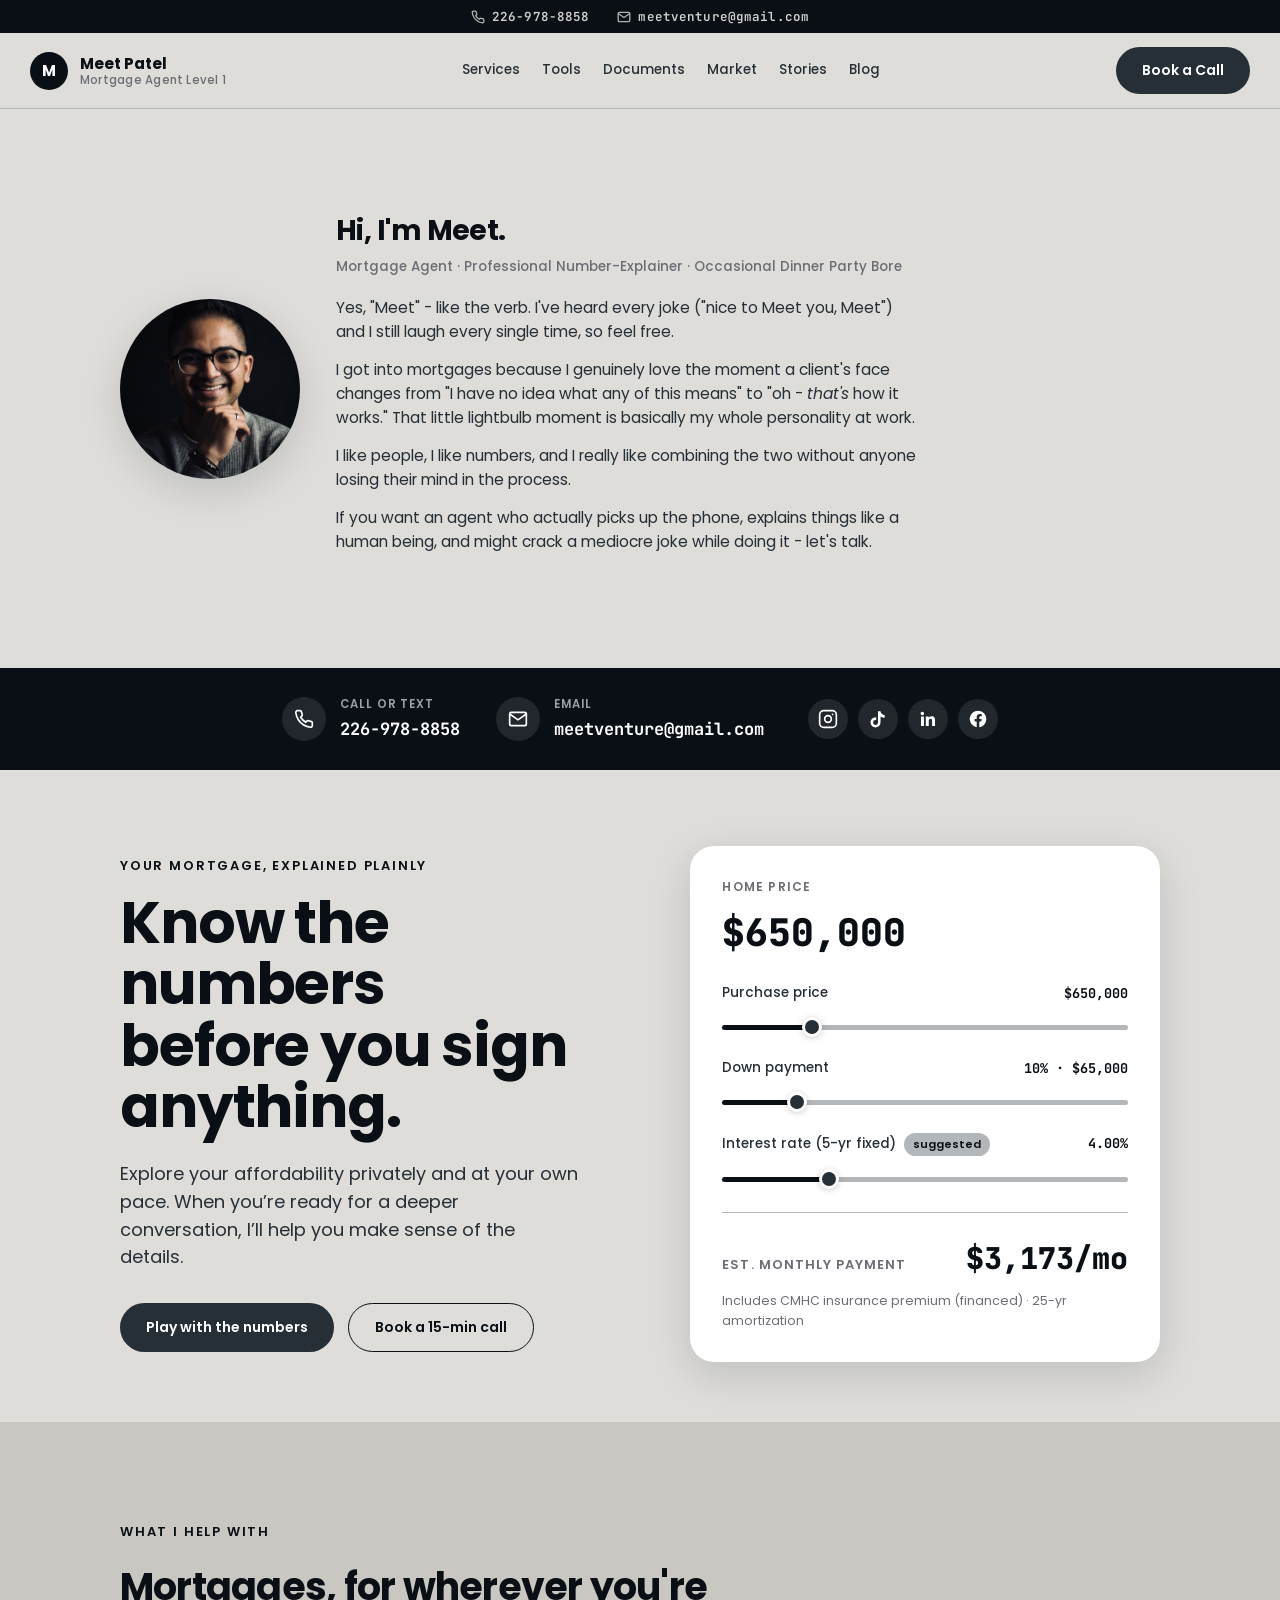
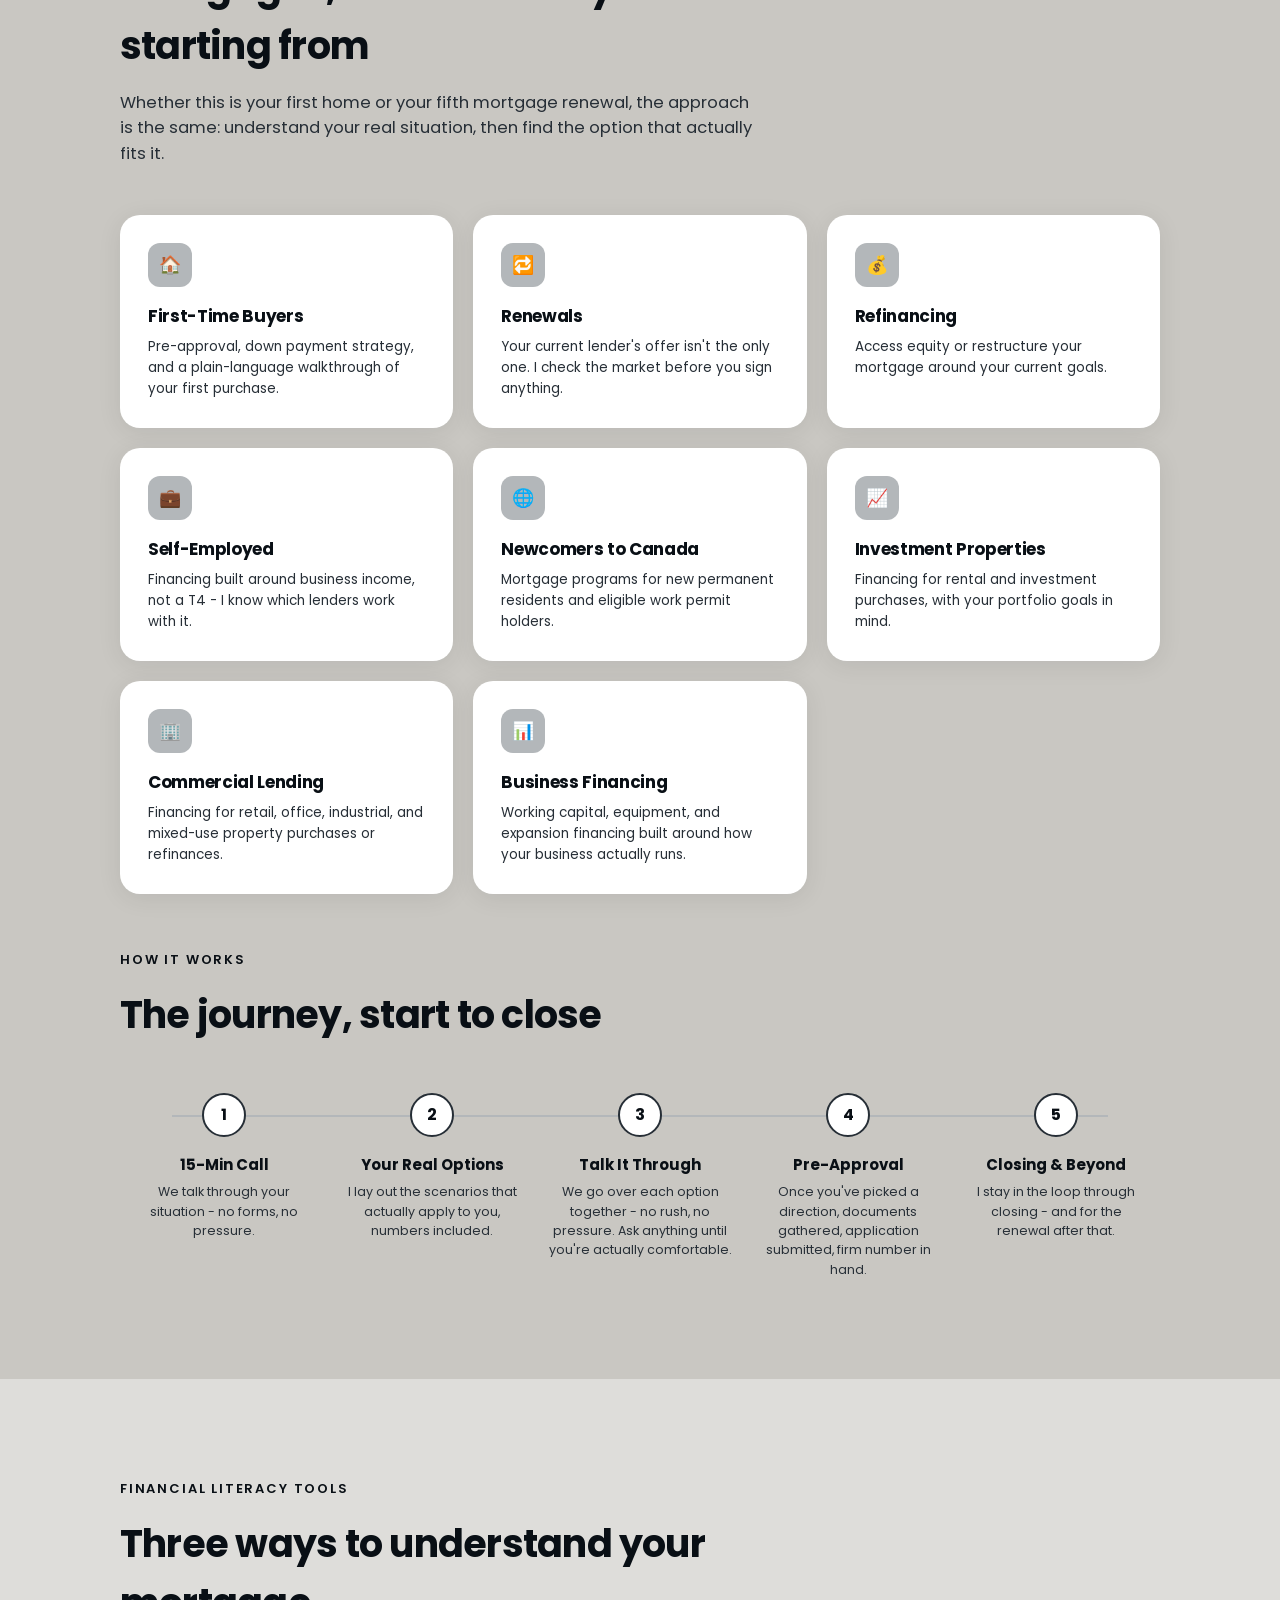
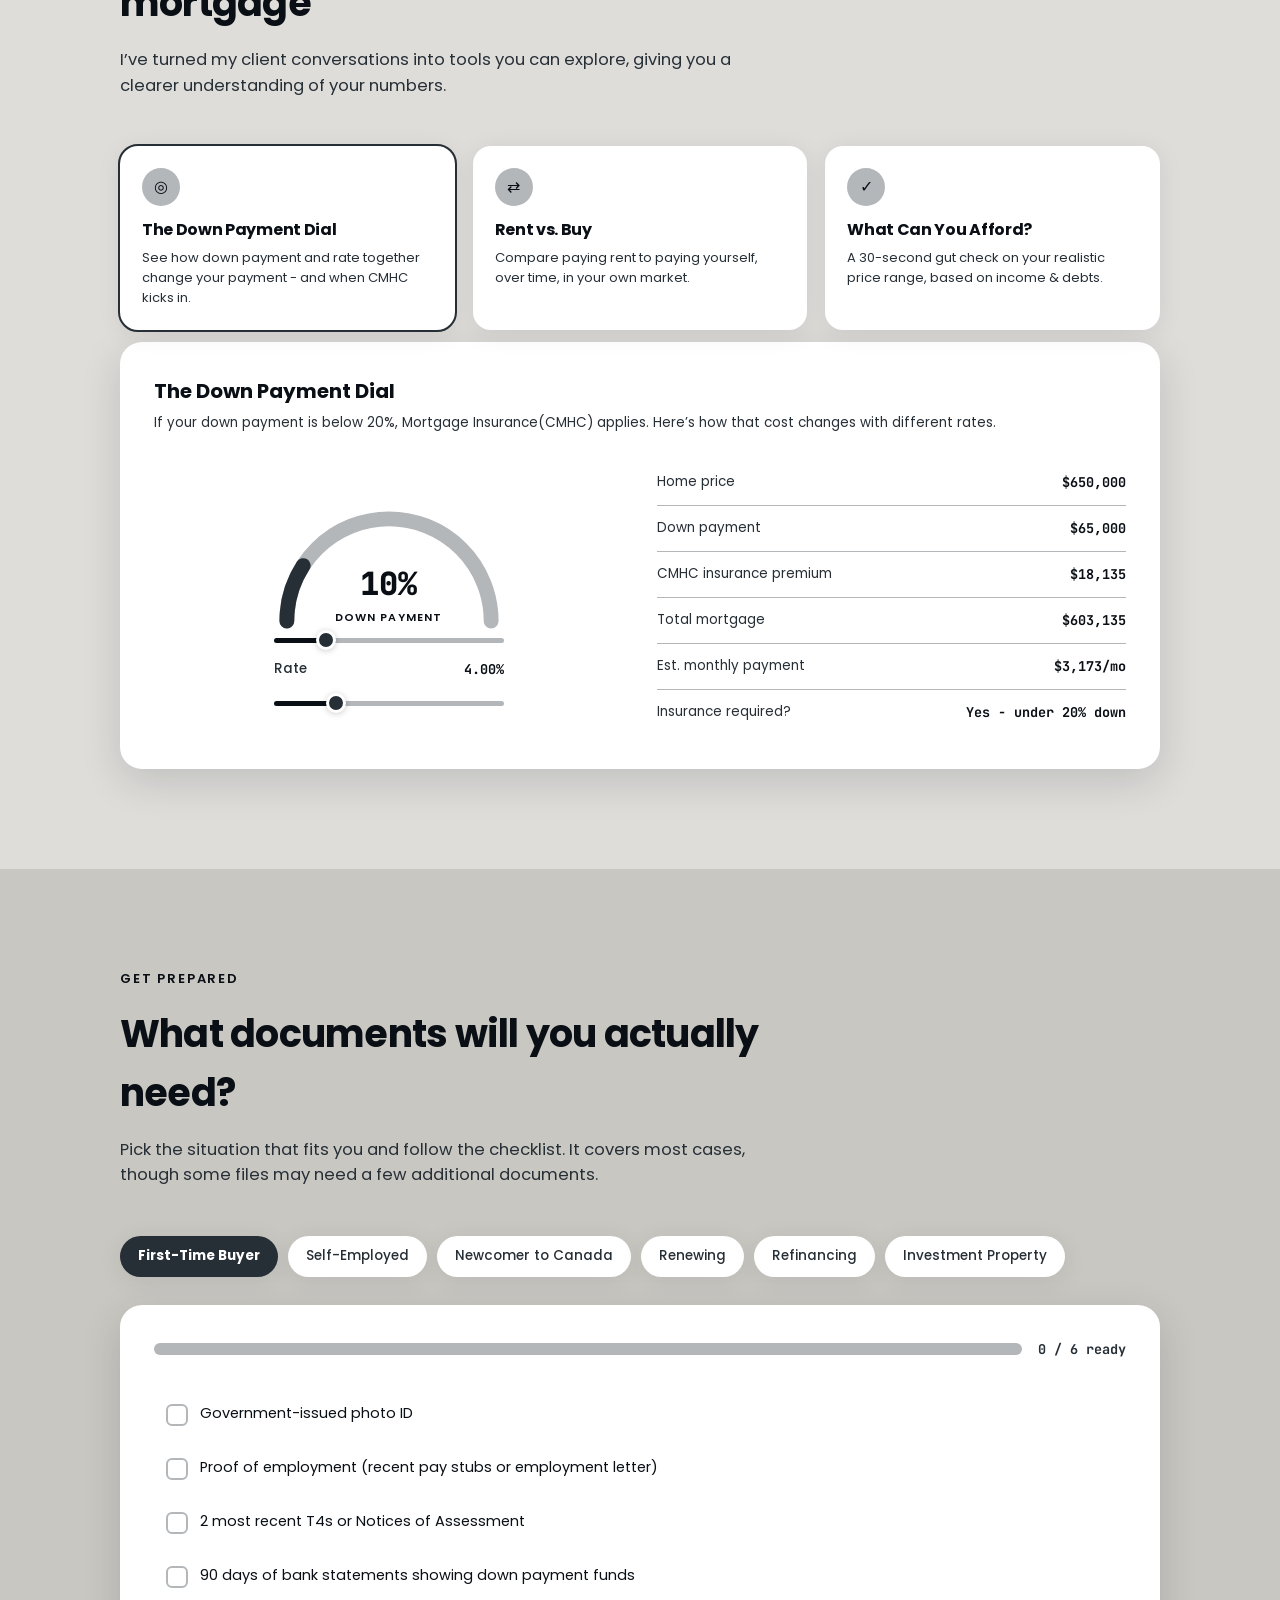
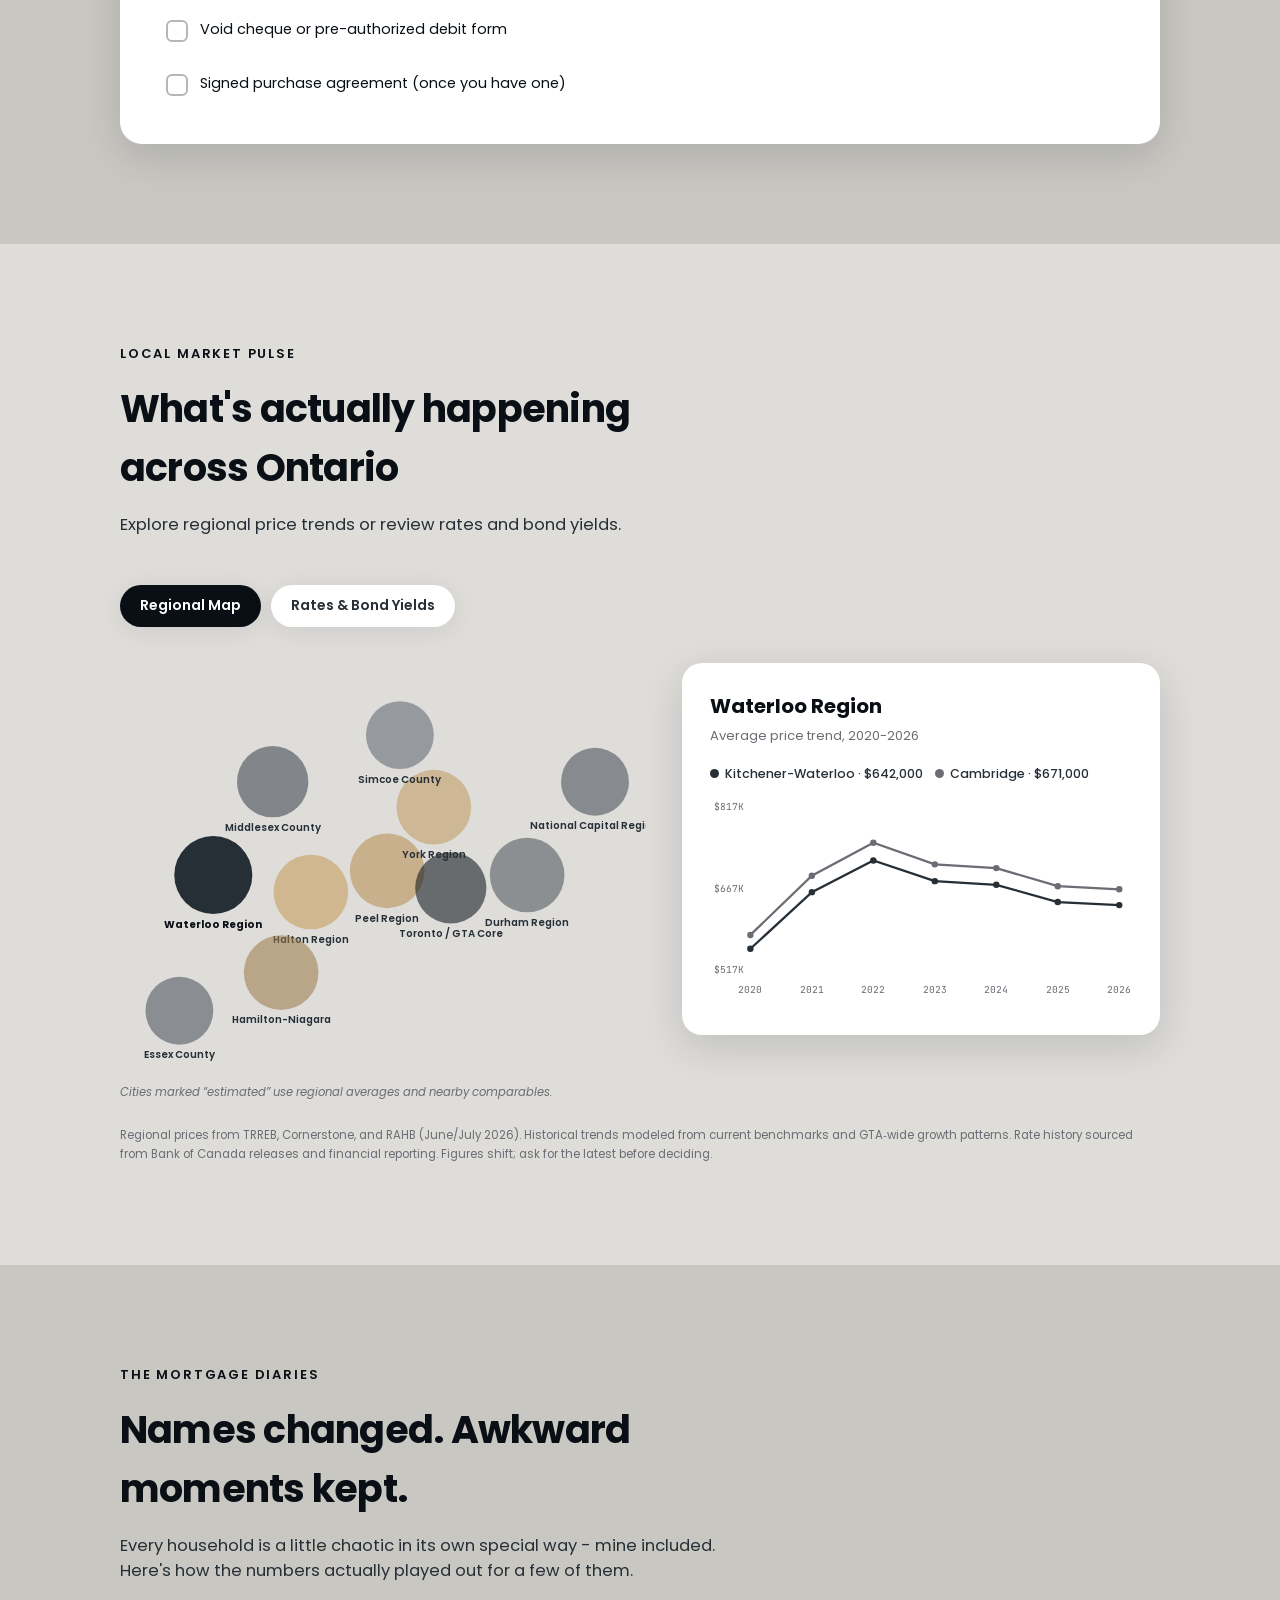
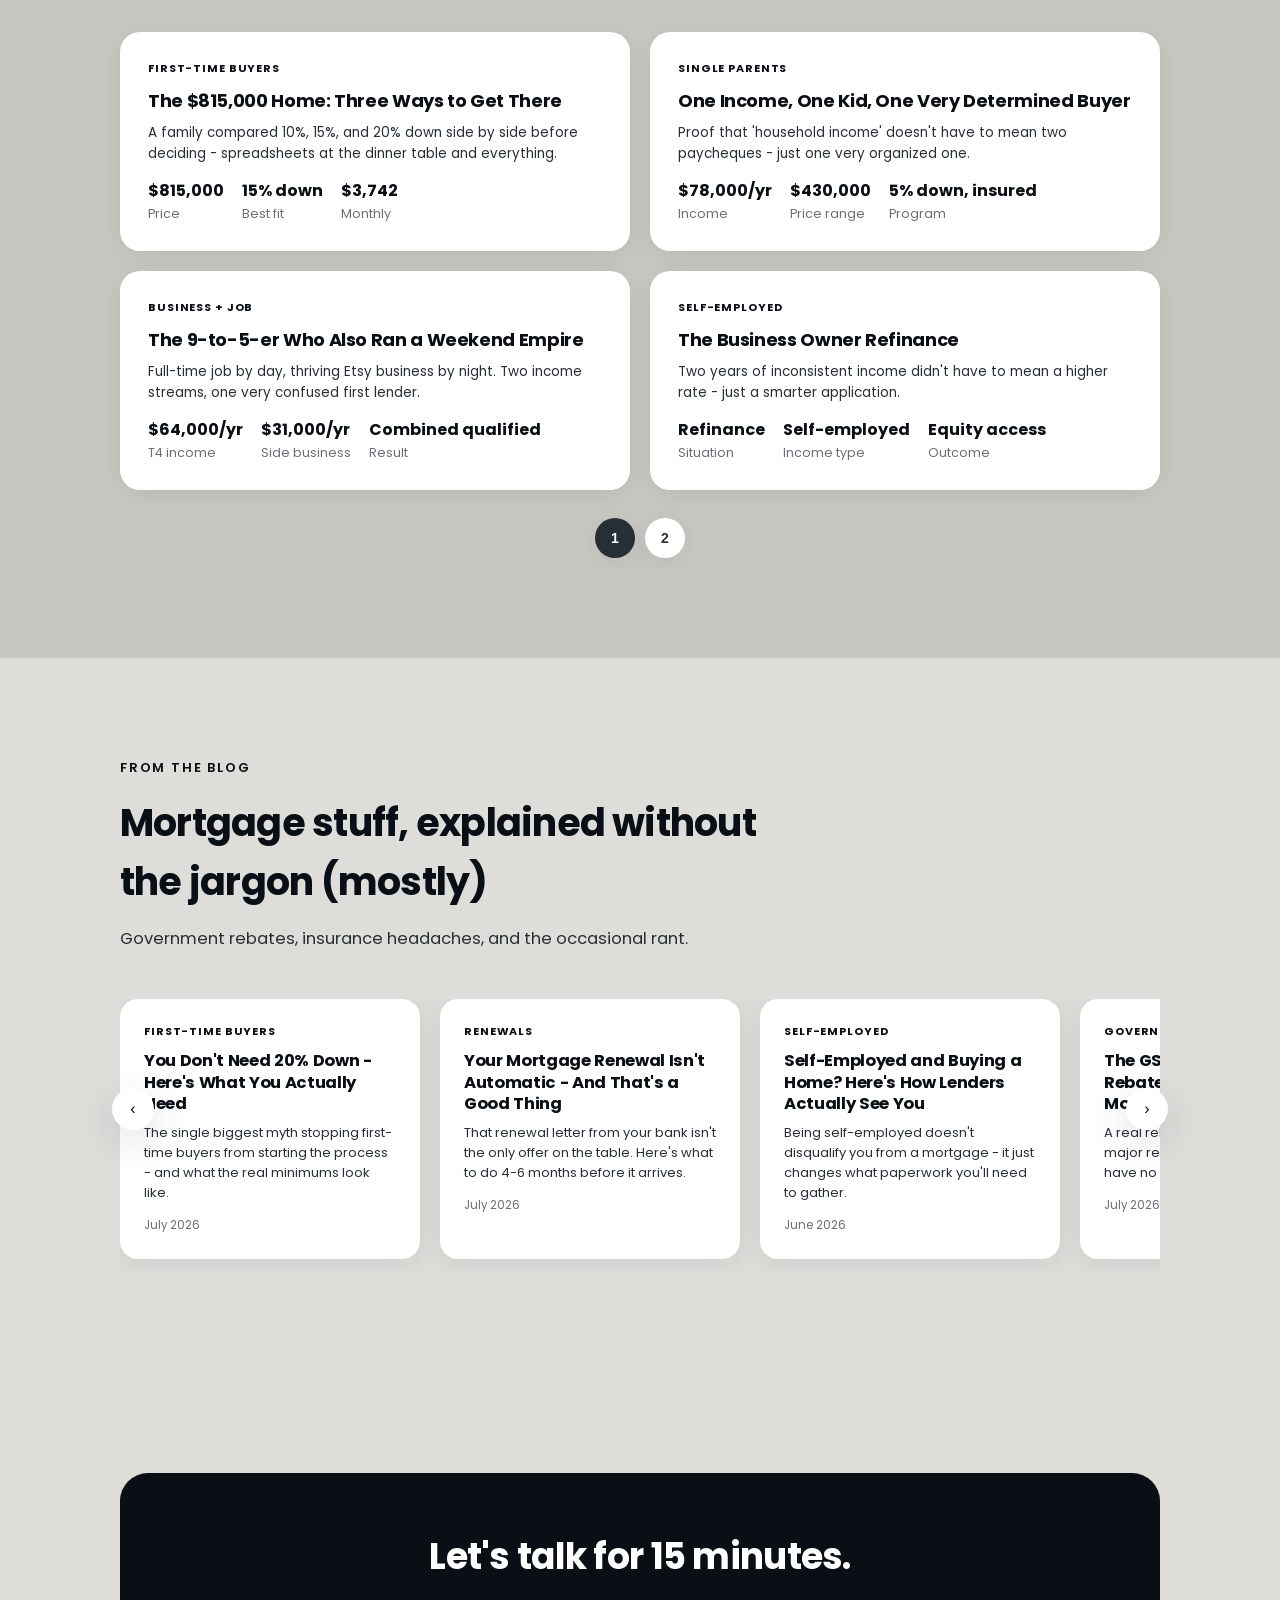
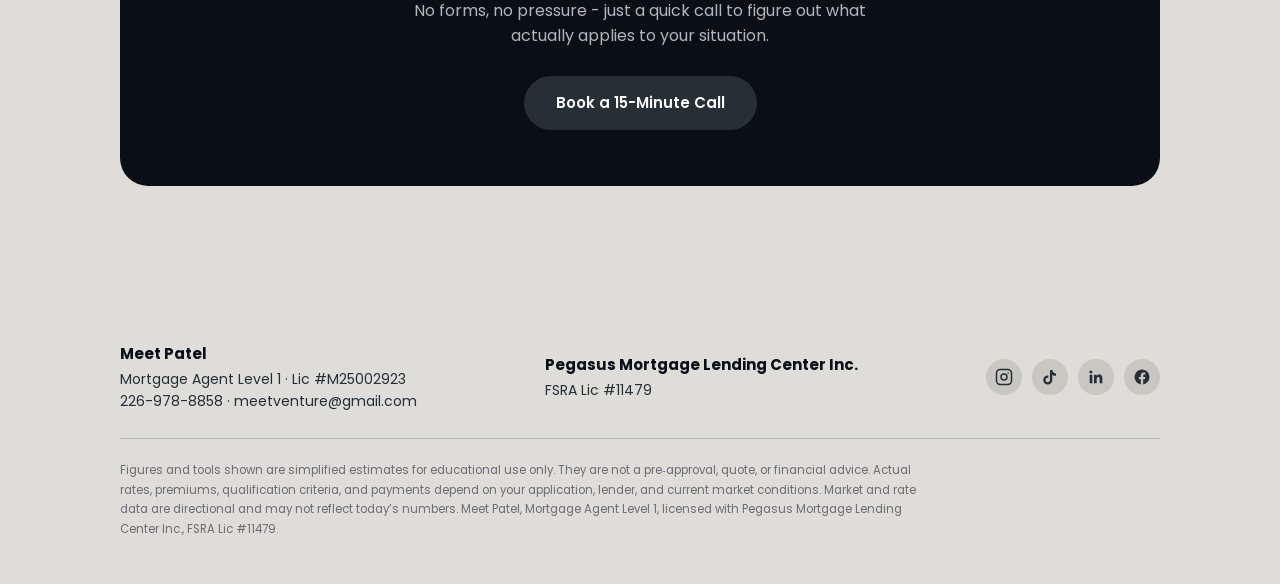
==== commit 23194f30: "Add files via upload" ====
--- a/index.html
+++ b/index.html
@@ -18,8 +18,24 @@
      script.js, which slides the same links down as a full-width mobile
      menu (#mobile-nav). Add/remove/rename a link in BOTH .links and
      #mobile-nav below - they're separate elements so desktop and mobile
-     nav stay in sync manually. -->
+     nav stay in sync manually.
+
+     .nav-contact-bar is the thin strip above the main nav row showing the
+     phone number and email as tap-to-call/email links (tel: and mailto:
+     hrefs - these work as one-tap actions on every phone, no app needed).
+     It's included on both desktop and mobile so contact info is always
+     visible near the top, per client request to make it hard to miss. -->
 <nav>
+  <div class="nav-contact-bar">
+    <a href="tel:+12269788858" class="nav-contact-item">
+      <svg width="14" height="14" viewBox="0 0 24 24" fill="none" stroke="currentColor" stroke-width="2.2"><path d="M22 16.92v3a2 2 0 0 1-2.18 2 19.79 19.79 0 0 1-8.63-3.07 19.5 19.5 0 0 1-6-6 19.79 19.79 0 0 1-3.07-8.67A2 2 0 0 1 4.11 2h3a2 2 0 0 1 2 1.72c.127.96.362 1.903.7 2.81a2 2 0 0 1-.45 2.11L8.09 9.91a16 16 0 0 0 6 6l1.27-1.27a2 2 0 0 1 2.11-.45c.907.338 1.85.573 2.81.7A2 2 0 0 1 22 16.92z"/></svg>
+      226-978-8858
+    </a>
+    <a href="mailto:meetventure@gmail.com" class="nav-contact-item">
+      <svg width="14" height="14" viewBox="0 0 24 24" fill="none" stroke="currentColor" stroke-width="2.2"><path d="M4 4h16v16H4z" opacity="0"/><path d="M22 6l-10 7L2 6"/><rect x="2" y="4" width="20" height="16" rx="2"/></svg>
+      meetventure@gmail.com
+    </a>
+  </div>
   <div class="wrap">
     <div class="brand">
       <span class="brand-mark">M</span>
@@ -27,7 +43,7 @@
     </div>
     <div class="links">
       <a href="#services">Services</a>
-      <a href="#games">Tools</a>
+      <a href="#tools">Tools</a>
       <a href="#documents">Documents</a>
       <a href="#market">Market</a>
       <a href="#cases">Stories</a>
@@ -39,8 +55,12 @@
     </button>
   </div>
   <div class="mobile-nav" id="mobile-nav">
+    <div class="mobile-nav-contact">
+      <a href="tel:+12269788858">📞 226-978-8858</a>
+      <a href="mailto:meetventure@gmail.com">✉️ meetventure@gmail.com</a>
+    </div>
     <a href="#services" onclick="closeMobileNav()">Services</a>
-    <a href="#games" onclick="closeMobileNav()">Tools</a>
+    <a href="#tools" onclick="closeMobileNav()">Tools</a>
     <a href="#documents" onclick="closeMobileNav()">Documents</a>
     <a href="#market" onclick="closeMobileNav()">Market</a>
     <a href="#cases" onclick="closeMobileNav()">Stories</a>
@@ -49,14 +69,68 @@
   </div>
 </nav>
 
+<!-- ================= BIO (moved to top per user feedback - visitors meet
+     Meet before the pitch) ================= -->
+<section id="about">
+  <div class="wrap about-grid">
+    <img class="about-photo" src="images/image.jpg" alt="Meet Patel">
+    <div>
+      <h3>Hi, I'm Meet.</h3>
+      <div class="role">Mortgage Agent · Professional Number-Explainer · Occasional Dinner Party Bore</div>
+      <p>Yes, "Meet" - like the verb. I've heard every joke ("nice to Meet you, Meet") and I still laugh every single time, so feel free.</p>
+      <p>I got into mortgages because I genuinely love the moment a client's face changes from "I have no idea what any of this means" to "oh - <em>that's</em> how it works." That little lightbulb moment is basically my whole personality at work.</p>
+      <p>I like people, I like numbers, and I really like combining the two without anyone losing their mind in the process.</p>
+      <p>If you want an agent who actually picks up the phone, explains things like a human being, and might crack a mediocre joke while doing it - let's talk.</p>
+    </div>
+  </div>
+</section>
+
+<!-- ================= DIRECT CONTACT STRIP =================
+     Sits right after the bio, per client request to put contact info
+     "first" - before the pitch, the calculators, anything else. Phone
+     and email are tap-to-call/tap-to-email links (tel: / mailto:), and
+     the social icons link out to each platform. Edit the href values
+     below to update any of these - the icons are inline SVG so no
+     image files to manage or swap out. -->
+<section id="contact-strip">
+  <div class="wrap contact-strip-inner">
+    <a href="tel:+12269788858" class="contact-strip-item">
+      <span class="contact-strip-icon">
+        <svg width="20" height="20" viewBox="0 0 24 24" fill="none" stroke="currentColor" stroke-width="2"><path d="M22 16.92v3a2 2 0 0 1-2.18 2 19.79 19.79 0 0 1-8.63-3.07 19.5 19.5 0 0 1-6-6 19.79 19.79 0 0 1-3.07-8.67A2 2 0 0 1 4.11 2h3a2 2 0 0 1 2 1.72c.127.96.362 1.903.7 2.81a2 2 0 0 1-.45 2.11L8.09 9.91a16 16 0 0 0 6 6l1.27-1.27a2 2 0 0 1 2.11-.45c.907.338 1.85.573 2.81.7A2 2 0 0 1 22 16.92z"/></svg>
+      </span>
+      <span><span class="contact-strip-label">Call or text</span><span class="contact-strip-value mono">226-978-8858</span></span>
+    </a>
+    <a href="mailto:meetventure@gmail.com" class="contact-strip-item">
+      <span class="contact-strip-icon">
+        <svg width="20" height="20" viewBox="0 0 24 24" fill="none" stroke="currentColor" stroke-width="2"><path d="M22 6l-10 7L2 6"/><rect x="2" y="4" width="20" height="16" rx="2"/></svg>
+      </span>
+      <span><span class="contact-strip-label">Email</span><span class="contact-strip-value mono">meetventure@gmail.com</span></span>
+    </a>
+    <div class="contact-strip-social">
+      <a href="https://instagram.com/meetventure/" target="_blank" rel="noopener" aria-label="Instagram">
+        <svg width="20" height="20" viewBox="0 0 24 24" fill="none" stroke="currentColor" stroke-width="2"><rect x="2" y="2" width="20" height="20" rx="5"/><circle cx="12" cy="12" r="4"/><circle cx="17.5" cy="6.5" r="1" fill="currentColor" stroke="none"/></svg>
+      </a>
+      <a href="https://tiktok.com/@meetventure" target="_blank" rel="noopener" aria-label="TikTok">
+        <svg width="20" height="20" viewBox="0 0 24 24" fill="currentColor"><path d="M16.6 5.82c-.9-.78-1.47-1.9-1.6-3.15h-3.03v13.44c0 1.63-1.33 2.96-2.96 2.96a2.96 2.96 0 0 1-2.96-2.96 2.96 2.96 0 0 1 2.96-2.96c.27 0 .53.04.78.1V9.9a6.1 6.1 0 0 0-.78-.05A6.1 6.1 0 0 0 3 16a6.1 6.1 0 0 0 6.01 6.1A6.1 6.1 0 0 0 15.02 16V8.86a8.5 8.5 0 0 0 4.98 1.6V7.4c-1.2 0-2.35-.4-3.4-1.58z"/></svg>
+      </a>
+      <a href="https://linkedin.com/in/meetventurefinance" target="_blank" rel="noopener" aria-label="LinkedIn">
+        <svg width="20" height="20" viewBox="0 0 24 24" fill="currentColor"><path d="M20.45 20.45h-3.56v-5.57c0-1.33-.02-3.04-1.85-3.04-1.85 0-2.14 1.45-2.14 2.94v5.67H9.34V9h3.41v1.56h.05c.48-.9 1.64-1.85 3.38-1.85 3.6 0 4.27 2.37 4.27 5.46v6.28zM5.34 7.43a2.07 2.07 0 1 1 0-4.13 2.07 2.07 0 0 1 0 4.13zM7.12 20.45H3.56V9h3.56v11.45z"/></svg>
+      </a>
+      <a href="https://facebook.com/meetventure/" target="_blank" rel="noopener" aria-label="Facebook">
+        <svg width="20" height="20" viewBox="0 0 24 24" fill="currentColor"><path d="M22 12a10 10 0 1 0-11.56 9.88v-6.99H7.9V12h2.54V9.8c0-2.5 1.49-3.89 3.78-3.89 1.1 0 2.24.2 2.24.2v2.46H15.2c-1.24 0-1.63.77-1.63 1.56V12h2.78l-.44 2.89h-2.34v6.99A10 10 0 0 0 22 12z"/></svg>
+      </a>
+    </div>
+  </div>
+</section>
+
 <section class="hero">
   <div class="wrap hero-grid">
     <div>
       <div class="eyebrow">Your Mortgage, Explained Plainly</div>
       <h1>Know the numbers<br><span>before you sign anything.</span></h1>
-      <p class="lead">Drag the sliders - price, down payment, even the rate. Watch the real cost of a home move in real time, the same way I break it down for clients before we ever talk paperwork.</p>
+      <p class="lead">Explore your affordability privately and at your own pace. When you’re ready for a deeper conversation, I’ll help you make sense of the details.</p>
       <div class="actions">
-        <button class="btn gold" onclick="document.getElementById('games').scrollIntoView({behavior:'smooth'})">Play with the numbers</button>
+        <button class="btn gold" onclick="document.getElementById('tools').scrollIntoView({behavior:'smooth'})">Play with the numbers</button>
         <button class="btn ghost" onclick="document.getElementById('book').scrollIntoView({behavior:'smooth'})">Book a 15-min call</button>
       </div>
     </div>
@@ -113,19 +187,20 @@
     <div class="journey-row">
       <div class="journey-step"><div class="journey-num">1</div><h4>15-Min Call</h4><p>We talk through your situation - no forms, no pressure.</p></div>
       <div class="journey-step"><div class="journey-num">2</div><h4>Your Real Options</h4><p>I lay out the scenarios that actually apply to you, numbers included.</p></div>
-      <div class="journey-step"><div class="journey-num">3</div><h4>Pre-Approval</h4><p>Documents gathered, application submitted, firm number in hand.</p></div>
-      <div class="journey-step"><div class="journey-num">4</div><h4>Closing & Beyond</h4><p>I stay in the loop through closing - and for the renewal after that.</p></div>
-    </div>
-  </div>
-</section>
-
-<!-- ================= GAMES ================= -->
-<section id="games">
+      <div class="journey-step"><div class="journey-num">3</div><h4>Talk It Through</h4><p>We go over each option together - no rush, no pressure. Ask anything until you're actually comfortable.</p></div>
+      <div class="journey-step"><div class="journey-num">4</div><h4>Pre-Approval</h4><p>Once you've picked a direction, documents gathered, application submitted, firm number in hand.</p></div>
+      <div class="journey-step"><div class="journey-num">5</div><h4>Closing & Beyond</h4><p>I stay in the loop through closing - and for the renewal after that.</p></div>
+    </div>
+  </div>
+</section>
+
+<!-- ================= TOOLS (interactive calculators) ================= -->
+<section id="tools">
   <div class="wrap">
     <div class="sec-head">
       <div class="eyebrow">Financial Literacy Tools</div>
       <h2>Three ways to understand your mortgage</h2>
-      <p>These are the exact conversations I have with clients - turned into something you can play with yourself, before we ever get on a call.</p>
+      <p>I’ve turned my client conversations into tools you can explore, giving you a clearer understanding of your numbers.</p>
     </div>
 
     <div class="games-grid">
@@ -136,7 +211,7 @@
 
     <div class="game-panel active" id="panel-dial">
       <h4>The Down Payment Dial</h4>
-      <div class="desc">Drag the dial or the rate below. Under 20% down, CMHC mortgage default insurance is required by law - this shows exactly what that costs at any rate.</div>
+      <div class="desc">If your down payment is below 20%, Mortgage Insurance(CMHC) applies. Here’s how that cost changes with different rates.</div>
       <div class="panel-grid">
         <div class="dial-wrap">
           <svg width="260" height="190" viewBox="0 0 280 200">
@@ -166,7 +241,7 @@
 
     <div class="game-panel" id="panel-rvb">
       <h4>Rent vs. Buy, Over Time</h4>
-      <div class="desc">Adjust your current rent, a comparable purchase price, and the rate, then see how the math shifts over the years.</div>
+      <div class="desc">Renting and Buying shape your financial future differently. This helps you visualize how each path grows - or doesn’t - over time.</div>
       <div class="panel-grid">
         <div>
           <div class="slider-row">
@@ -185,7 +260,7 @@
             <div class="slider-top"><span>Years from now</span><span class="val mono" id="rvb-years-val">10 years</span></div>
             <input type="range" id="rvb-years" min="3" max="25" step="1" value="10">
           </div>
-          <div class="ticker-sub">Assumes 3% annual rent growth, 3% annual home appreciation, 20% down, 25-yr amortization. Simplified - doesn't include maintenance, closing costs, or opportunity cost of your down payment.</div>
+          <div class="ticker-sub">Assumes 3% growth, 20% down, and a 25‑year amortization. Maintenance, closing costs, and opportunity cost are not factored in.</div>
         </div>
         <div>
           <div class="rvb-bars">
@@ -199,7 +274,7 @@
 
     <div class="game-panel" id="panel-afford">
       <h4>What Can You Actually Afford?</h4>
-      <div class="desc">A simplified version of the debt-service math lenders use. Not a pre-approval - just a realistic starting point.</div>
+      <div class="desc">A simplified version of the Debt-service math lenders use. Not a pre-approval, just a starting point.</div>
       <div class="panel-grid">
         <div>
           <div class="slider-row">
@@ -227,7 +302,7 @@
           <div class="meter-track"><div class="meter-fill" id="af-meter" style="width:0%"></div></div>
           <div class="stat-line"><span class="l">Est. max monthly housing cost</span><span class="v mono" id="af-max-housing">$0</span></div>
           <div class="stat-line"><span class="l">Est. max mortgage</span><span class="v mono" id="af-max-mortgage">$0</span></div>
-          <div class="ticker-sub">Uses simplified 39% gross debt service / 44% total debt service guidelines and 25-yr amortization. Your real number depends on credit, lender, and property type - this is a starting point for the conversation.</div>
+          <div class="ticker-sub">Reflects typical 39/44 Debt service benchmarks with a 25‑year amortization. Actual numbers vary by lender and file.</div>
         </div>
       </div>
     </div>
@@ -240,7 +315,7 @@
     <div class="sec-head">
       <div class="eyebrow">Get Prepared</div>
       <h2>What documents will you actually need?</h2>
-      <p>Pick the situation that sounds like you. Check things off as you gather them - when you're fully ready, you'll see it turn green.</p>
+      <p>Pick the situation that fits you and follow the checklist. It covers most cases, though some files may need a few additional documents.</p>
     </div>
     <div class="doc-tabs" id="doc-tabs"></div>
     <div class="doc-panel">
@@ -259,7 +334,7 @@
     <div class="sec-head">
       <div class="eyebrow">Local Market Pulse</div>
       <h2>What's actually happening across Ontario</h2>
-      <p>Click a region on the map to see the price trend for its major cities since 2020, or check the tab on rates and bond yields.</p>
+      <p>Explore regional price trends or review rates and bond yields.</p>
     </div>
 
     <div class="market-tabs">
@@ -272,7 +347,7 @@
         <svg id="ontario-map" viewBox="0 0 620 480" xmlns="http://www.w3.org/2000/svg"></svg>
         <div class="market-detail-card" id="map-detail"></div>
       </div>
-      <div class="estimate-note">Cities marked "estimated" don't have a confirmed current board figure in my research - they're modeled from the regional average and nearby comparables. Ask me for a hyper-local number before making a decision.</div>
+      <div class="estimate-note">Cities marked “estimated” use regional averages and nearby comparables.</div>
     </div>
 
     <div class="market-view" id="view-rates">
@@ -281,7 +356,7 @@
           <div class="chip" id="legend-boc"><span class="dot" style="background:#262E36"></span> BoC Overnight Rate (policy decisions)</div>
           <div class="chip" id="legend-bond"><span class="dot" style="background:#8C959E"></span> Canada 5-Year Bond Yield (drives fixed mortgage rates)</div>
         </div>
-        <div class="rate-chart-hint">Click a line above to hide/show it · hover any point on the chart for the exact date and rate</div>
+        <div class="rate-chart-hint">Toggle each line to show or hide it</div>
         <div style="position:relative;">
           <svg id="rate-chart" class="chart" viewBox="0 0 900 340" xmlns="http://www.w3.org/2000/svg"></svg>
           <div id="rate-tooltip"></div>
@@ -295,7 +370,7 @@
       </div>
     </div>
 
-    <div class="market-note">Regional prices sourced from TRREB, Cornerstone Association of REALTORS®, and RAHB, June/July 2026. Historical city-level trends (2020-2026) are modeled using each city's current benchmark applied to the broader GTA-wide annual growth pattern - directional, not exact. Rate history compiled from Bank of Canada announcements and financial press reporting; confirm exact dates at bankofcanada.ca. All figures shift - ask me for the latest before making a decision.</div>
+    <div class="market-note">Regional prices from TRREB, Cornerstone, and RAHB (June/July 2026). Historical trends modeled from current benchmarks and GTA‑wide growth patterns. Rate history sourced from Bank of Canada releases and financial reporting. Figures shift; ask for the latest before deciding.</div>
   </div>
 </section>
 
@@ -318,7 +393,7 @@
     <div class="sec-head">
       <div class="eyebrow">From the Blog</div>
       <h2>Mortgage stuff, explained without the jargon (mostly)</h2>
-      <p>Government rebates, insurance headaches, and the occasional rant - scroll sideways, there's a lot here.</p>
+      <p>Government rebates, insurance headaches, and the occasional rant.</p>
     </div>
     <div class="blog-scroll-wrap">
       <button class="blog-scroll-btn left" onclick="document.getElementById('blog-grid').scrollBy({left:-320, behavior:'smooth'})">&#8249;</button>
@@ -338,35 +413,14 @@
   </div>
 </div>
 
-<!-- ================= ABOUT ================= -->
-<section id="about">
-  <div class="wrap about-grid">
-    <img class="about-photo" src="images/image.jpg" alt="Meet Patel">
-    <div>
-      <h3>Hi, I'm Meet.</h3>
-      <div class="role">Mortgage Agent · Professional Number-Explainer · Occasional Dinner Party Bore</div>
-      <p>Yes, "Meet" - like the verb. I've heard every joke ("nice to Meet you, Meet") and I still laugh every single time, so feel free.</p>
-      <p>I got into mortgages because I genuinely love the moment a client's face changes from "I have no idea what any of this means" to "oh - <em>that's</em> how it works." That little lightbulb moment is basically my whole personality at work.</p>
-      <p>Outside of spreadsheets, I'm currently building a wood fencing business on the side - because apparently juggling one industry wasn't chaotic enough for me. I like people, I like numbers, and I really like combining the two without anyone losing their mind in the process.</p>
-      <p>If you want an agent who actually picks up the phone, explains things like a human being, and might crack a mediocre joke while doing it - let's talk.</p>
-    </div>
-  </div>
-</section>
-
 <!-- ================= BOOK A CALL ================= -->
 <section id="book">
   <div class="wrap">
     <div class="book-card">
       <h2>Let's talk for 15 minutes.</h2>
       <p>No forms, no pressure - just a quick call to figure out what actually applies to your situation.</p>
-      <div class="book-slots">
-        <div class="book-slot">Today, 2:00 PM</div>
-        <div class="book-slot">Today, 4:30 PM</div>
-        <div class="book-slot">Tomorrow, 10:00 AM</div>
-        <div class="book-slot">Tomorrow, 1:00 PM</div>
-      </div>
       <!-- Replace this href with your real Calendly / Cal.com booking link -->
-      <a class="btn gold" href="https://calendly.com/https://calendly.com/meetventure/15min" target="_blank" rel="noopener">Book a 15-Minute Call</a>
+      <a class="btn gold" href="https://calendly.com/meetventure" target="_blank" rel="noopener">Book a 15-Minute Call</a>
     </div>
   </div>
 </section>
@@ -383,10 +437,25 @@
         <strong>Pegasus Mortgage Lending Center Inc.</strong>
         FSRA Lic #11479
       </div>
+      <div class="f-social">
+        <a href="https://instagram.com/meetventure/" target="_blank" rel="noopener" aria-label="Instagram">
+          <svg width="18" height="18" viewBox="0 0 24 24" fill="none" stroke="currentColor" stroke-width="2"><rect x="2" y="2" width="20" height="20" rx="5"/><circle cx="12" cy="12" r="4"/><circle cx="17.5" cy="6.5" r="1" fill="currentColor" stroke="none"/></svg>
+        </a>
+        <a href="https://tiktok.com/@meetventure" target="_blank" rel="noopener" aria-label="TikTok">
+          <svg width="18" height="18" viewBox="0 0 24 24" fill="currentColor"><path d="M16.6 5.82c-.9-.78-1.47-1.9-1.6-3.15h-3.03v13.44c0 1.63-1.33 2.96-2.96 2.96a2.96 2.96 0 0 1-2.96-2.96 2.96 2.96 0 0 1 2.96-2.96c.27 0 .53.04.78.1V9.9a6.1 6.1 0 0 0-.78-.05A6.1 6.1 0 0 0 3 16a6.1 6.1 0 0 0 6.01 6.1A6.1 6.1 0 0 0 15.02 16V8.86a8.5 8.5 0 0 0 4.98 1.6V7.4c-1.2 0-2.35-.4-3.4-1.58z"/></svg>
+        </a>
+        <a href="https://linkedin.com/in/meetventurefinance" target="_blank" rel="noopener" aria-label="LinkedIn">
+          <svg width="18" height="18" viewBox="0 0 24 24" fill="currentColor"><path d="M20.45 20.45h-3.56v-5.57c0-1.33-.02-3.04-1.85-3.04-1.85 0-2.14 1.45-2.14 2.94v5.67H9.34V9h3.41v1.56h.05c.48-.9 1.64-1.85 3.38-1.85 3.6 0 4.27 2.37 4.27 5.46v6.28zM5.34 7.43a2.07 2.07 0 1 1 0-4.13 2.07 2.07 0 0 1 0 4.13zM7.12 20.45H3.56V9h3.56v11.45z"/></svg>
+        </a>
+        <a href="https://facebook.com/meetventure/" target="_blank" rel="noopener" aria-label="Facebook">
+          <svg width="18" height="18" viewBox="0 0 24 24" fill="currentColor"><path d="M22 12a10 10 0 1 0-11.56 9.88v-6.99H7.9V12h2.54V9.8c0-2.5 1.49-3.89 3.78-3.89 1.1 0 2.24.2 2.24.2v2.46H15.2c-1.24 0-1.63.77-1.63 1.56V12h2.78l-.44 2.89h-2.34v6.99A10 10 0 0 0 22 12z"/></svg>
+        </a>
+      </div>
     </div>
     <hr style="border:none; height:1px; background:var(--line); margin-bottom:22px;">
     <div class="disclaimer">
-      All figures and tools on this site are simplified estimates for educational purposes only and do not constitute a mortgage pre-approval, quote, or financial advice. Actual rates, CMHC premiums, qualification criteria, and payments depend on your individual application, lender, and current market conditions at time of application. Local market and rate figures are directional estimates and may not reflect current conditions - contact Meet Patel directly for up-to-date, personalized numbers. Mortgage Agent Level 1, licensed with Pegasus Mortgage Lending Center Inc., FSRA Lic #11479.
+      Figures and tools shown are simplified estimates for educational use only. They are not a pre‑approval, quote, or financial advice. Actual rates, premiums, qualification criteria, and payments depend on your application, lender, and current market conditions. Market and rate data are directional and may not reflect today’s numbers.
+Meet Patel, Mortgage Agent Level 1, licensed with Pegasus Mortgage Lending Center Inc., FSRA Lic #11479.
     </div>
   </div>
 </footer>
--- a/style.css
+++ b/style.css
@@ -9,8 +9,8 @@
     --shadow-lg:0 12px 40px rgba(9,15,21,0.14);
   }
   *{box-sizing:border-box; margin:0; padding:0;}
-  html{scroll-behavior:smooth;}
-  body{background:var(--bg); color:var(--ink); font-family:'Poppins',sans-serif; line-height:1.55; -webkit-font-smoothing:antialiased;}
+  html{scroll-behavior:smooth; overflow-x:hidden; max-width:100vw;}
+  body{background:var(--bg); color:var(--ink); font-family:'Poppins',sans-serif; line-height:1.55; -webkit-font-smoothing:antialiased; overflow-x:hidden; max-width:100vw;}
   .mono{font-family:'JetBrains Mono',monospace;}
   a{color:inherit; text-decoration:none;}
   .wrap{max-width:1100px; margin:0 auto; padding:0 30px;}
@@ -21,12 +21,20 @@
 
   /* ---------- nav ---------- */
   nav{position:sticky; top:0; z-index:40; background:rgba(222,221,218,.92); backdrop-filter:blur(10px); border-bottom:1px solid var(--line);}
-  nav .wrap{display:flex; align-items:center; justify-content:space-between; padding:14px 30px; gap:24px;}
-  .brand{display:flex; align-items:center; gap:12px; flex-shrink:0;}
+
+  /* Contact bar: slim strip above the main nav row. Always visible (nav is
+     sticky, so this stays pinned near the top of the screen at all times)
+     so the phone number and email are never more than a glance away. */
+  .nav-contact-bar{display:flex; justify-content:center; gap:28px; background:var(--ink); padding:7px 20px; flex-wrap:wrap;}
+  .nav-contact-item{display:inline-flex; align-items:center; gap:7px; color:#D3D1CE; font-size:12.5px; font-weight:600; font-family:'JetBrains Mono',monospace; letter-spacing:.01em; white-space:nowrap;}
+  .nav-contact-item svg{flex-shrink:0; opacity:.85;}
+  .nav-contact-item:hover{color:var(--gold);}
+  nav .wrap{display:flex; align-items:center; justify-content:space-between; padding:14px 30px; gap:24px; max-width:100%; overflow:hidden;}
+  .brand{display:flex; align-items:center; gap:12px; min-width:0;}
   .brand-mark{width:38px; height:38px; border-radius:50%; background:var(--ink); color:#fff; display:flex; align-items:center; justify-content:center; font-size:15px; font-weight:700; flex-shrink:0;}
-  .brand-text{display:flex; flex-direction:column; line-height:1.25;}
-  .brand-text .name{font-weight:700; font-size:15.5px; color:var(--ink); white-space:nowrap;}
-  .brand-text .role{font-weight:500; font-size:11.5px; color:var(--ink-dim); letter-spacing:.02em; white-space:nowrap;}
+  .brand-text{display:flex; flex-direction:column; line-height:1.25; min-width:0; overflow:hidden;}
+  .brand-text .name{font-weight:700; font-size:15.5px; color:var(--ink); white-space:nowrap; overflow:hidden; text-overflow:ellipsis;}
+  .brand-text .role{font-weight:500; font-size:11.5px; color:var(--ink-dim); letter-spacing:.02em; white-space:nowrap; overflow:hidden; text-overflow:ellipsis;}
   nav .links{display:flex; gap:22px; font-size:13.5px; color:var(--ink-soft); font-weight:500; flex-wrap:nowrap; overflow-x:auto; scrollbar-width:none;}
   nav .links::-webkit-scrollbar{display:none;}
   nav .links a{white-space:nowrap;}
@@ -48,6 +56,13 @@
   .mobile-nav a{padding:16px 30px; font-size:15px; font-weight:500; color:var(--ink-soft); border-bottom:1px solid var(--line);}
   .mobile-nav a:active{background:var(--bg-alt);}
   .mobile-nav-cta{margin:16px 30px 20px; width:calc(100% - 60px);}
+
+  /* Phone/email block at the top of the mobile slide-down menu - shown as
+     large, obviously-tappable rows (not tiny nav-bar text) since on a
+     phone this is often the single most useful thing in the whole menu:
+     someone deciding whether to call right now. */
+  .mobile-nav-contact{display:flex; flex-direction:column; padding:18px 20px 6px;}
+  .mobile-nav-contact a{display:flex; align-items:center; gap:10px; padding:12px 0; font-size:16px; font-weight:600; color:var(--ink); font-family:'JetBrains Mono',monospace;}
 
   @media(max-width:920px){
     /* NOTE: .nav-book-btn also has the .btn class, and the base .btn{}
@@ -82,8 +97,19 @@
   .slider-row{margin-bottom:20px;}
   .slider-row .slider-top{display:flex; justify-content:space-between; font-size:13.5px; color:var(--ink-soft); margin-bottom:9px; font-weight:500;}
   .slider-row .slider-top .val{color:var(--gold-deep); font-weight:700;}
+  /* Range slider track: background-color here is just the UNFILLED portion
+     fallback. The actual left-side "filled" color you see when dragging
+     comes from an inline `background: linear-gradient(...)` style that
+     script.js sets on each <input type=range> every time its value
+     changes (see updateSliderFill() in script.js - one shared function
+     used by every slider on the site, so you only ever need to touch it
+     in one place). Firefox additionally supports a native ::-moz-range-
+     progress pseudo-element as a fallback in case JS is slow to run. */
   input[type=range]{width:100%; -webkit-appearance:none; height:5px; border-radius:3px; background:var(--line); outline:none;}
-  input[type=range]::-webkit-slider-thumb{-webkit-appearance:none; width:20px; height:20px; border-radius:50%; background:var(--gold); border:3px solid #fff; box-shadow:0 1px 6px rgba(0,0,0,.2); cursor:pointer; margin-top:-1px;}
+  input[type=range]::-webkit-slider-thumb{-webkit-appearance:none; width:20px; height:20px; border-radius:50%; background:var(--gold); border:3px solid #fff; box-shadow:0 1px 6px rgba(0,0,0,.2); cursor:pointer; margin-top:-1px; position:relative; z-index:2;}
+  input[type=range]::-moz-range-track{background:var(--line); height:5px; border-radius:3px;}
+  input[type=range]::-moz-range-progress{background:var(--ink); height:5px; border-radius:3px;}
+  input[type=range]::-moz-range-thumb{width:20px; height:20px; border-radius:50%; background:var(--gold); border:3px solid #fff; box-shadow:0 1px 6px rgba(0,0,0,.2); cursor:pointer;}
   .ticker-result{margin-top:22px; padding-top:22px; border-top:1px solid var(--line); display:flex; justify-content:space-between; align-items:baseline;}
   .ticker-result .l{font-size:13px; color:var(--ink-dim); text-transform:uppercase; letter-spacing:.08em; font-weight:600;}
   .ticker-result .v{font-size:30px; font-weight:800; color:var(--gold-deep);}
@@ -104,7 +130,7 @@
   .service-card p{font-size:13.5px; color:var(--ink-soft);}
   @media(max-width:760px){.services-grid{grid-template-columns:1fr;}}
 
-  .journey-row{display:grid; grid-template-columns:repeat(4,1fr); gap:0; position:relative;}
+  .journey-row{display:grid; grid-template-columns:repeat(5,1fr); gap:0; position:relative;}
   .journey-row::before{content:''; position:absolute; top:22px; left:5%; right:5%; height:2px; background:var(--line);}
   .journey-step{position:relative; text-align:center; padding:0 12px;}
   .journey-num{width:44px; height:44px; border-radius:50%; background:var(--card); border:2px solid var(--gold); color:var(--gold-deep); font-weight:700; display:flex; align-items:center; justify-content:center; margin:0 auto 16px; position:relative; z-index:1; font-size:16px;}
@@ -265,18 +291,40 @@
   .about-grid p{color:var(--ink-soft); font-size:15.5px; max-width:580px; margin-bottom:14px;}
   @media(max-width:600px){.about-grid{grid-template-columns:1fr; text-align:center;} .about-photo{margin:0 auto;}}
 
+  /* ---------- direct contact strip (right after bio) ---------- */
+  #contact-strip{background:var(--ink); padding:28px 0;}
+  .contact-strip-inner{display:flex; align-items:center; justify-content:center; flex-wrap:wrap; gap:36px;}
+  .contact-strip-item{display:flex; align-items:center; gap:14px; color:#fff;}
+  .contact-strip-icon{width:44px; height:44px; border-radius:50%; background:rgba(255,255,255,.1); display:flex; align-items:center; justify-content:center; flex-shrink:0; transition:background .15s ease;}
+  .contact-strip-item:hover .contact-strip-icon{background:var(--gold);}
+  .contact-strip-label{display:block; font-size:11.5px; text-transform:uppercase; letter-spacing:.08em; color:#9AA0A8; font-weight:600;}
+  .contact-strip-value{display:block; font-size:17px; font-weight:700; margin-top:2px;}
+  .contact-strip-social{display:flex; align-items:center; gap:10px; padding-left:8px;}
+  .contact-strip-social a{width:40px; height:40px; border-radius:50%; background:rgba(255,255,255,.1); display:flex; align-items:center; justify-content:center; color:#fff; transition:background .15s ease, transform .15s ease;}
+  .contact-strip-social a:hover{background:var(--gold); transform:translateY(-2px);}
+  @media(max-width:760px){
+    .contact-strip-inner{gap:22px;}
+    .contact-strip-value{font-size:15px;}
+  }
+  @media(max-width:500px){
+    .contact-strip-inner{flex-direction:column; align-items:stretch; gap:18px;}
+    .contact-strip-item{justify-content:center;}
+    .contact-strip-social{justify-content:center; padding-left:0; padding-top:6px; border-top:1px solid rgba(255,255,255,.12);}
+  }
+
   /* ---------- book a call ---------- */
   .book-card{background:var(--ink); color:#fff; border-radius:28px; padding:56px; text-align:center;}
   .book-card h2{font-size:36px; margin-bottom:14px; color:#fff;}
   .book-card p{color:#B3B7BA; font-size:16px; max-width:480px; margin:0 auto 28px;}
-  .book-slots{display:flex; gap:10px; justify-content:center; flex-wrap:wrap; margin-bottom:28px;}
-  .book-slot{background:rgba(255,255,255,.08); border:1px solid rgba(255,255,255,.18); color:#fff; padding:9px 16px; border-radius:999px; font-size:13px;}
   .book-card .btn.gold{font-size:15px; padding:15px 32px;}
 
   /* ---------- footer ---------- */
   footer{padding:56px 0 44px;}
-  footer .f-grid{display:flex; justify-content:space-between; flex-wrap:wrap; gap:20px; margin-bottom:26px;}
+  footer .f-grid{display:flex; justify-content:space-between; align-items:center; flex-wrap:wrap; gap:20px; margin-bottom:26px;}
   footer .f-contact{font-size:14px; color:var(--ink-soft);}
+  footer .f-social{display:flex; gap:10px;}
+  footer .f-social a{width:36px; height:36px; border-radius:50%; background:var(--bg-alt); display:flex; align-items:center; justify-content:center; color:var(--ink-soft); transition:background .15s ease, color .15s ease;}
+  footer .f-social a:hover{background:var(--ink); color:#fff;}
   footer .f-contact strong{color:var(--ink); display:block; font-size:15px; margin-bottom:4px;}
   .disclaimer{font-size:11.5px; color:var(--ink-dim); max-width:800px; line-height:1.7;}
 
@@ -361,7 +409,6 @@
 
     .book-card{padding:36px 22px;}
     .book-card h2{font-size:26px;}
-    .book-slots{gap:8px;}
 
     footer .f-grid{flex-direction:column; gap:28px;}
   }
@@ -381,4 +428,13 @@
     .hero h1{font-size:27px;}
     .sec-head h2{font-size:24px;}
     .ticker-card, .service-card, .case-card, .game-tab{padding:20px;}
+
+    /* Contact bar email/phone text: long unbroken strings like an email
+       address are the classic cause of a page quietly overflowing off
+       the right edge on a narrow phone even when everything else fits.
+       Shrinking the font and allowing a break-word fallback here stops
+       that from happening. */
+    .nav-contact-bar{gap:14px; padding:6px 12px;}
+    .nav-contact-item{font-size:10.5px; overflow-wrap:break-word;}
+    .mobile-nav-contact a{font-size:14px; overflow-wrap:break-word; word-break:break-word;}
   }
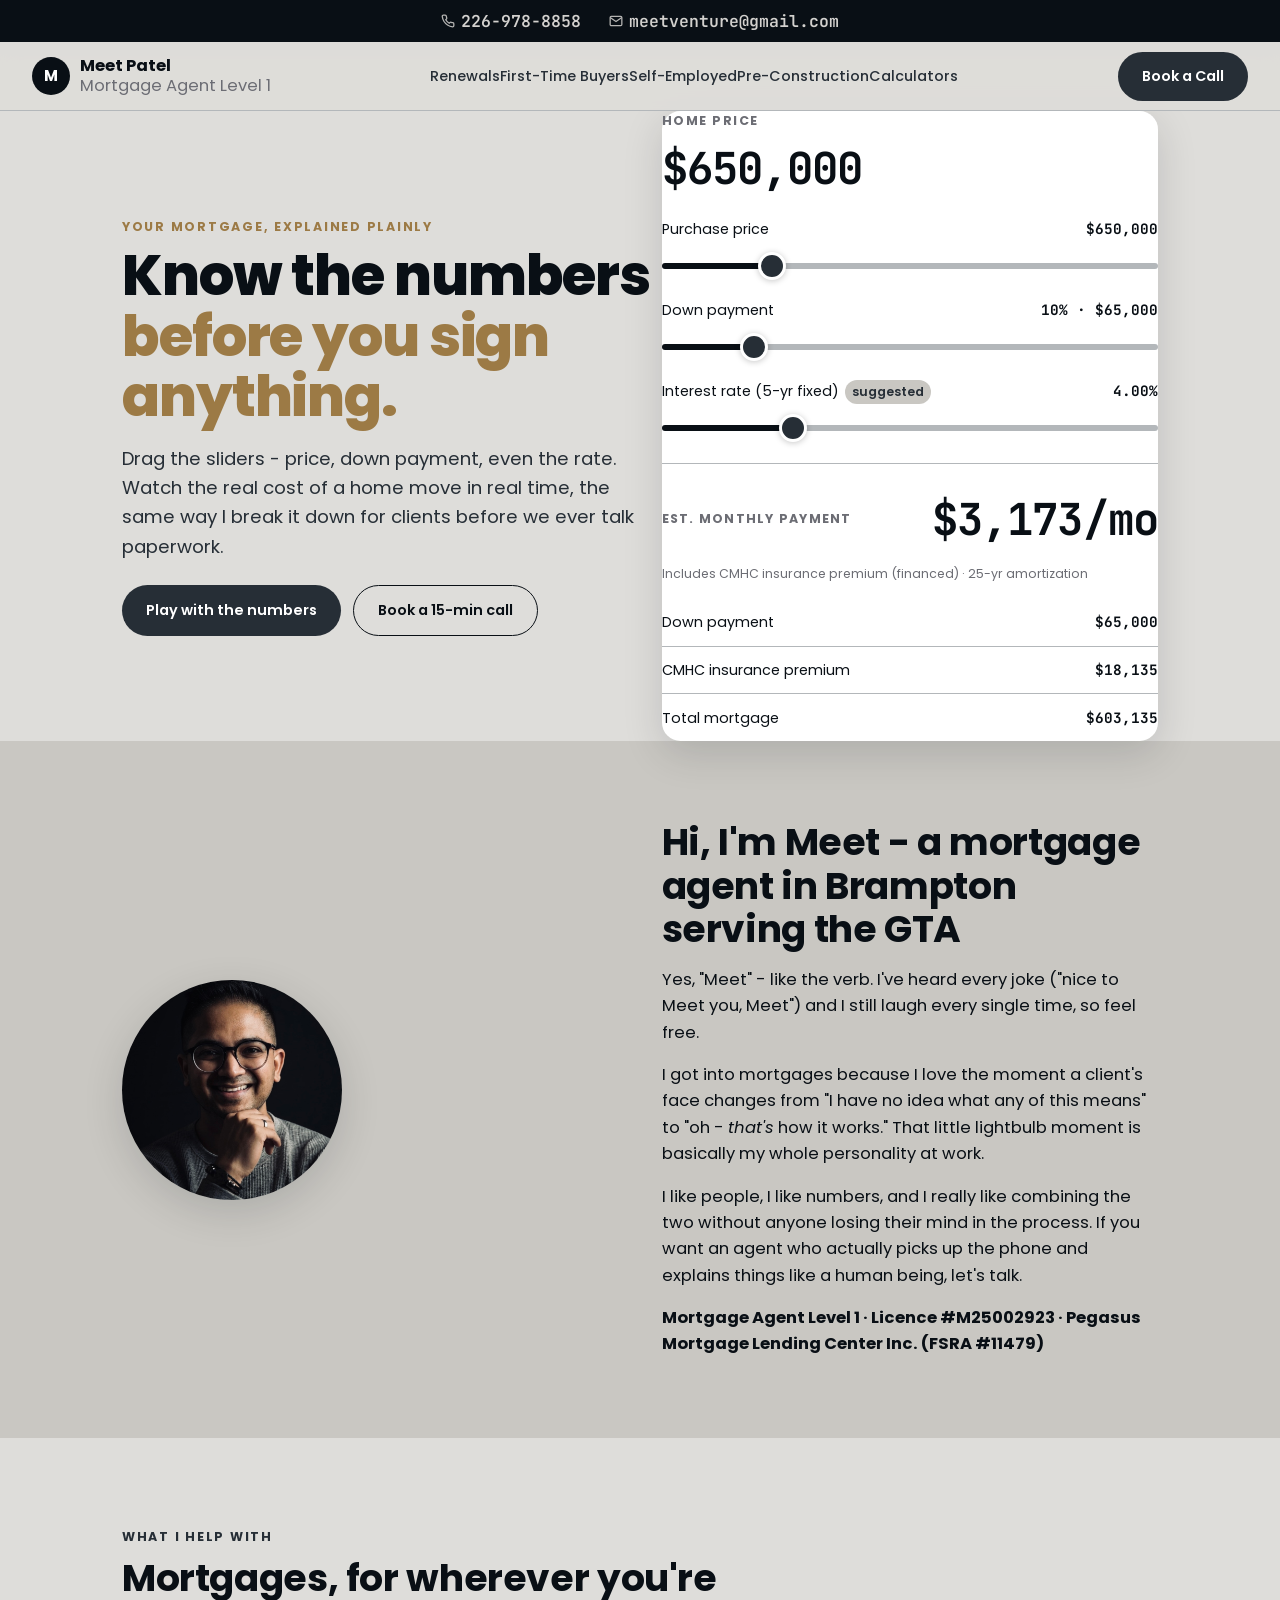
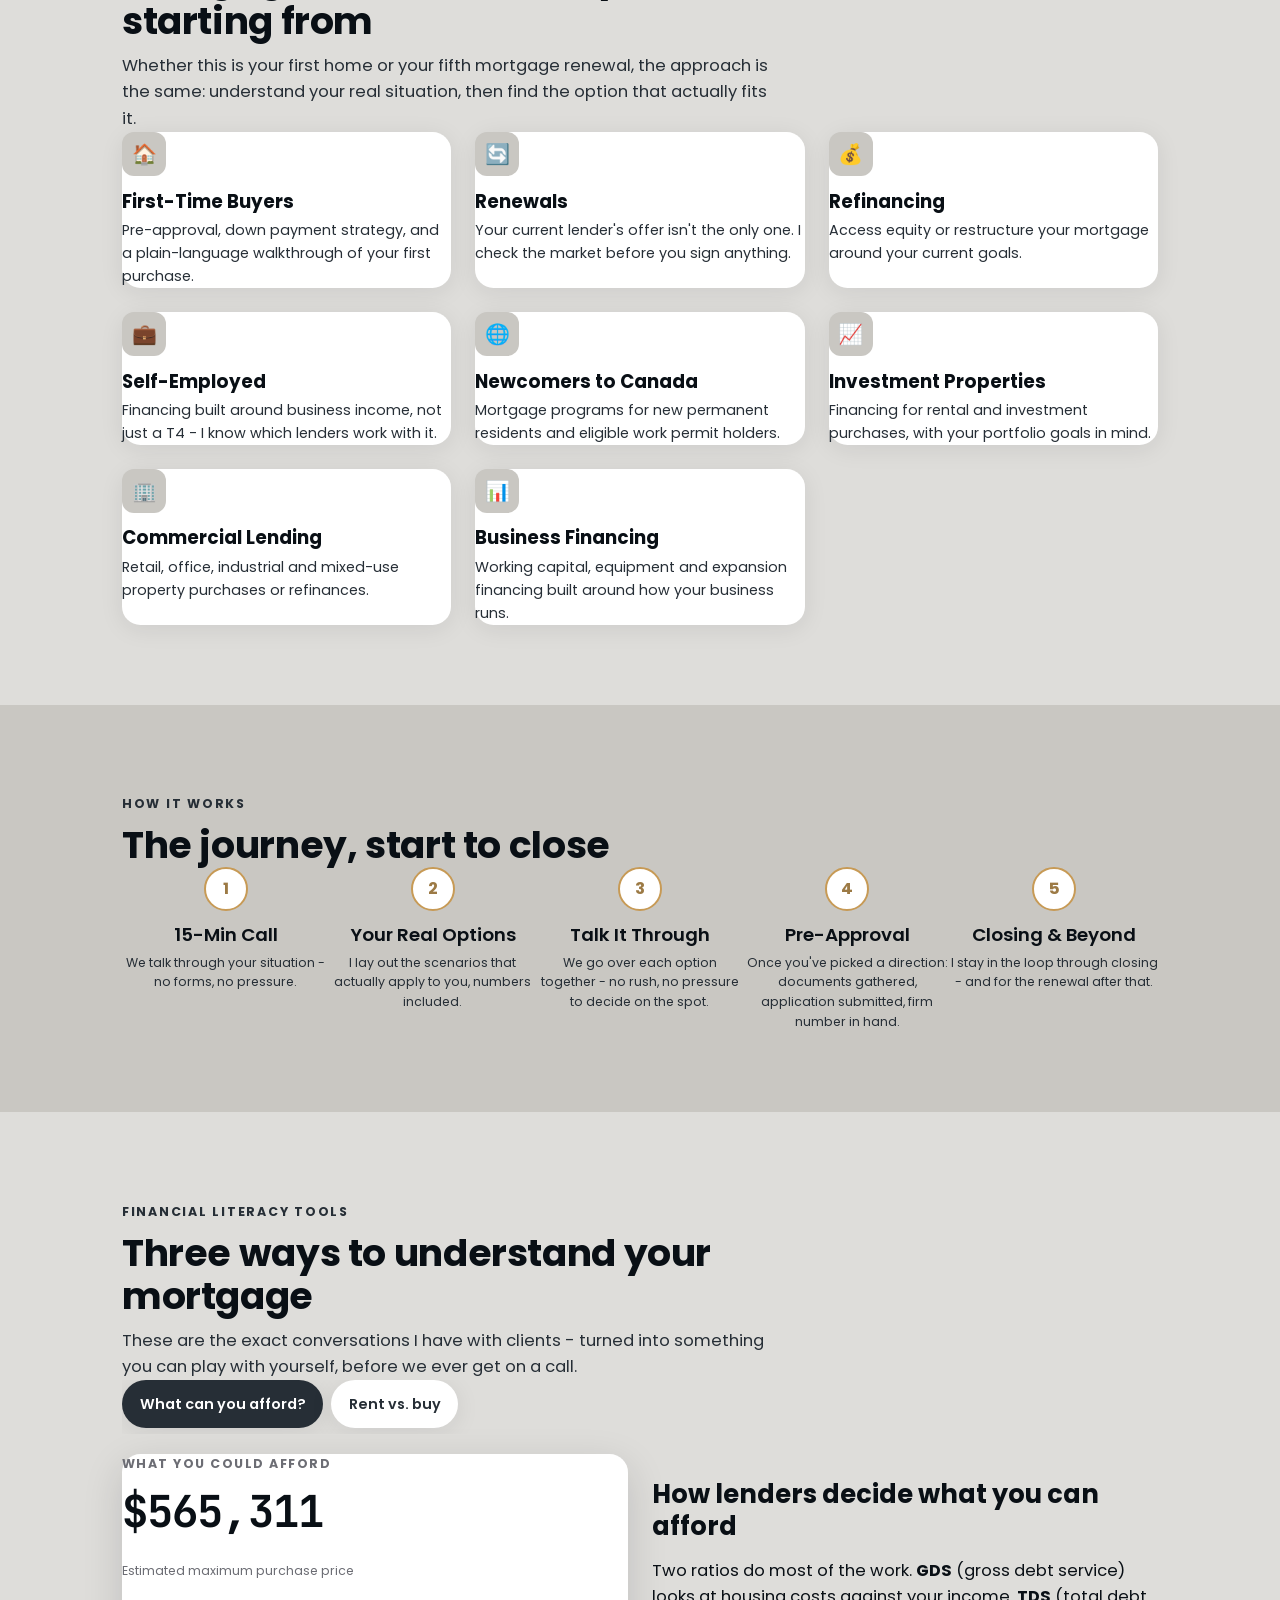
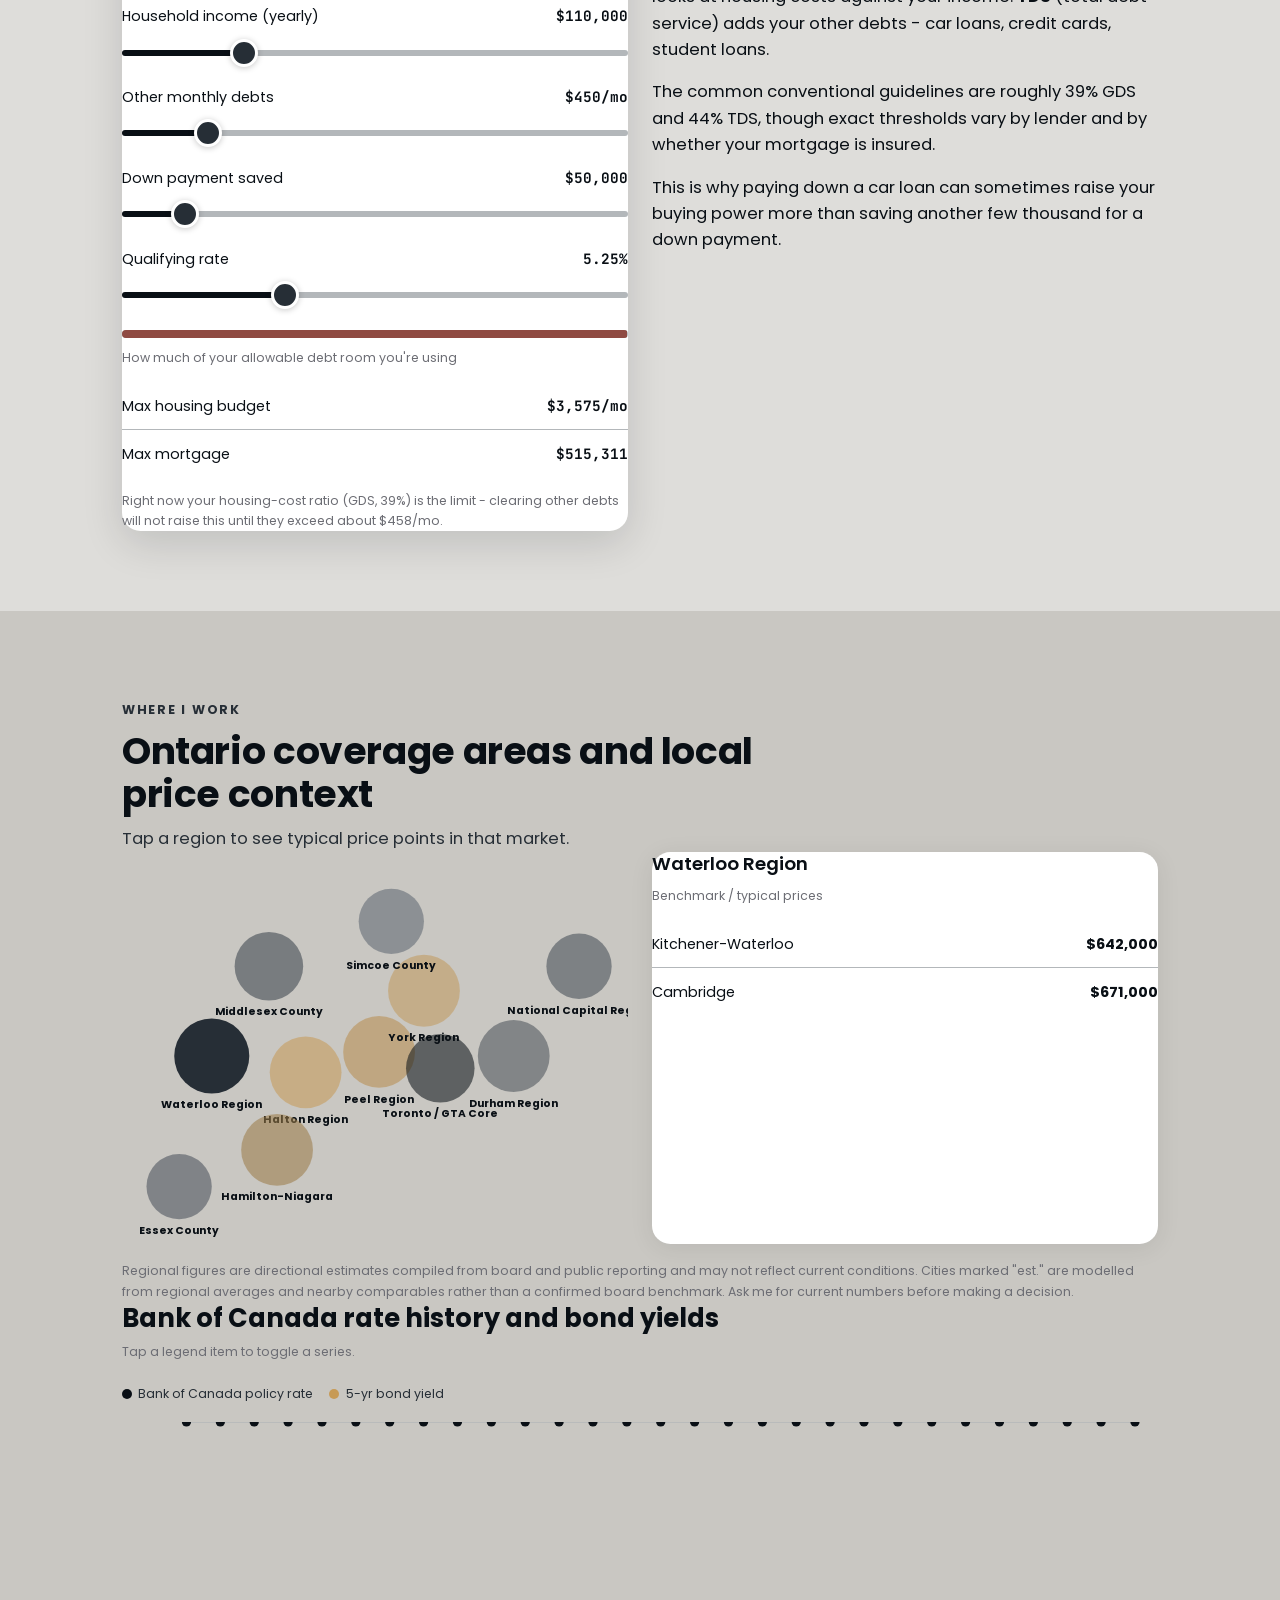
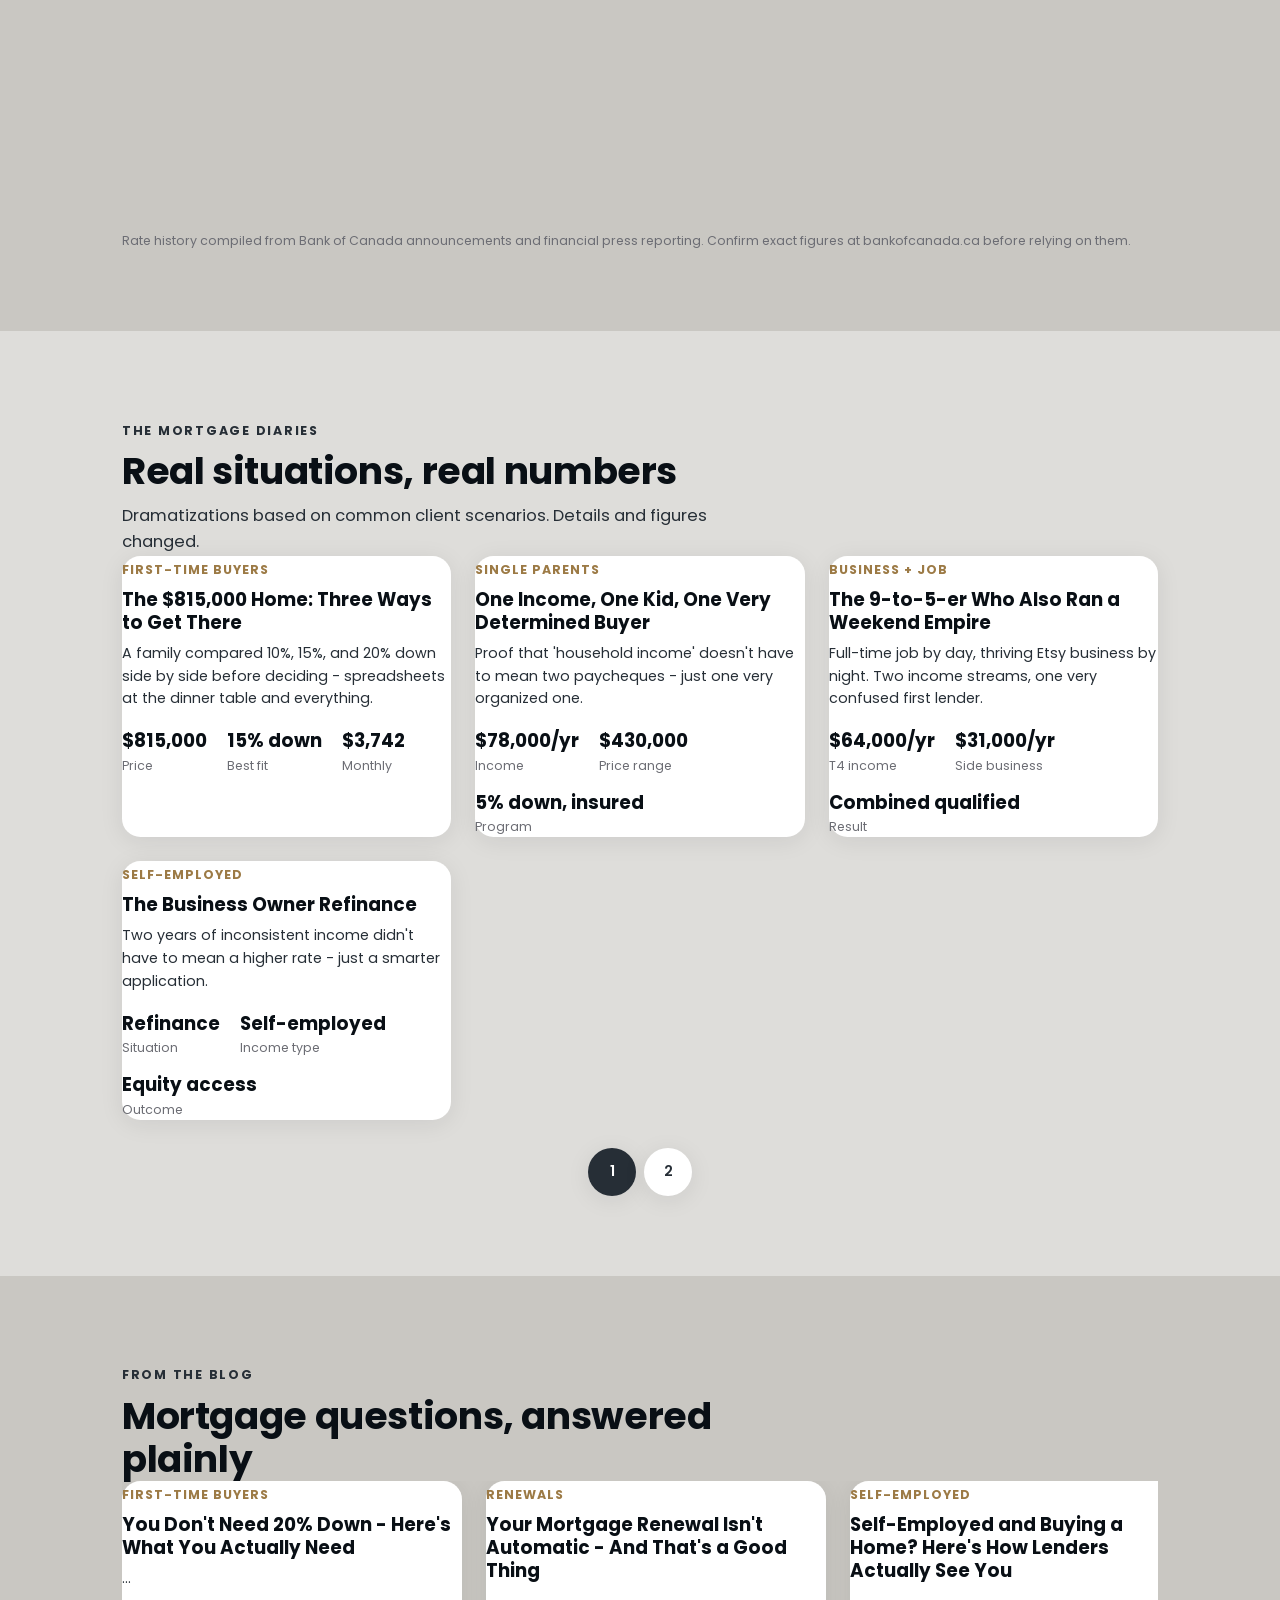
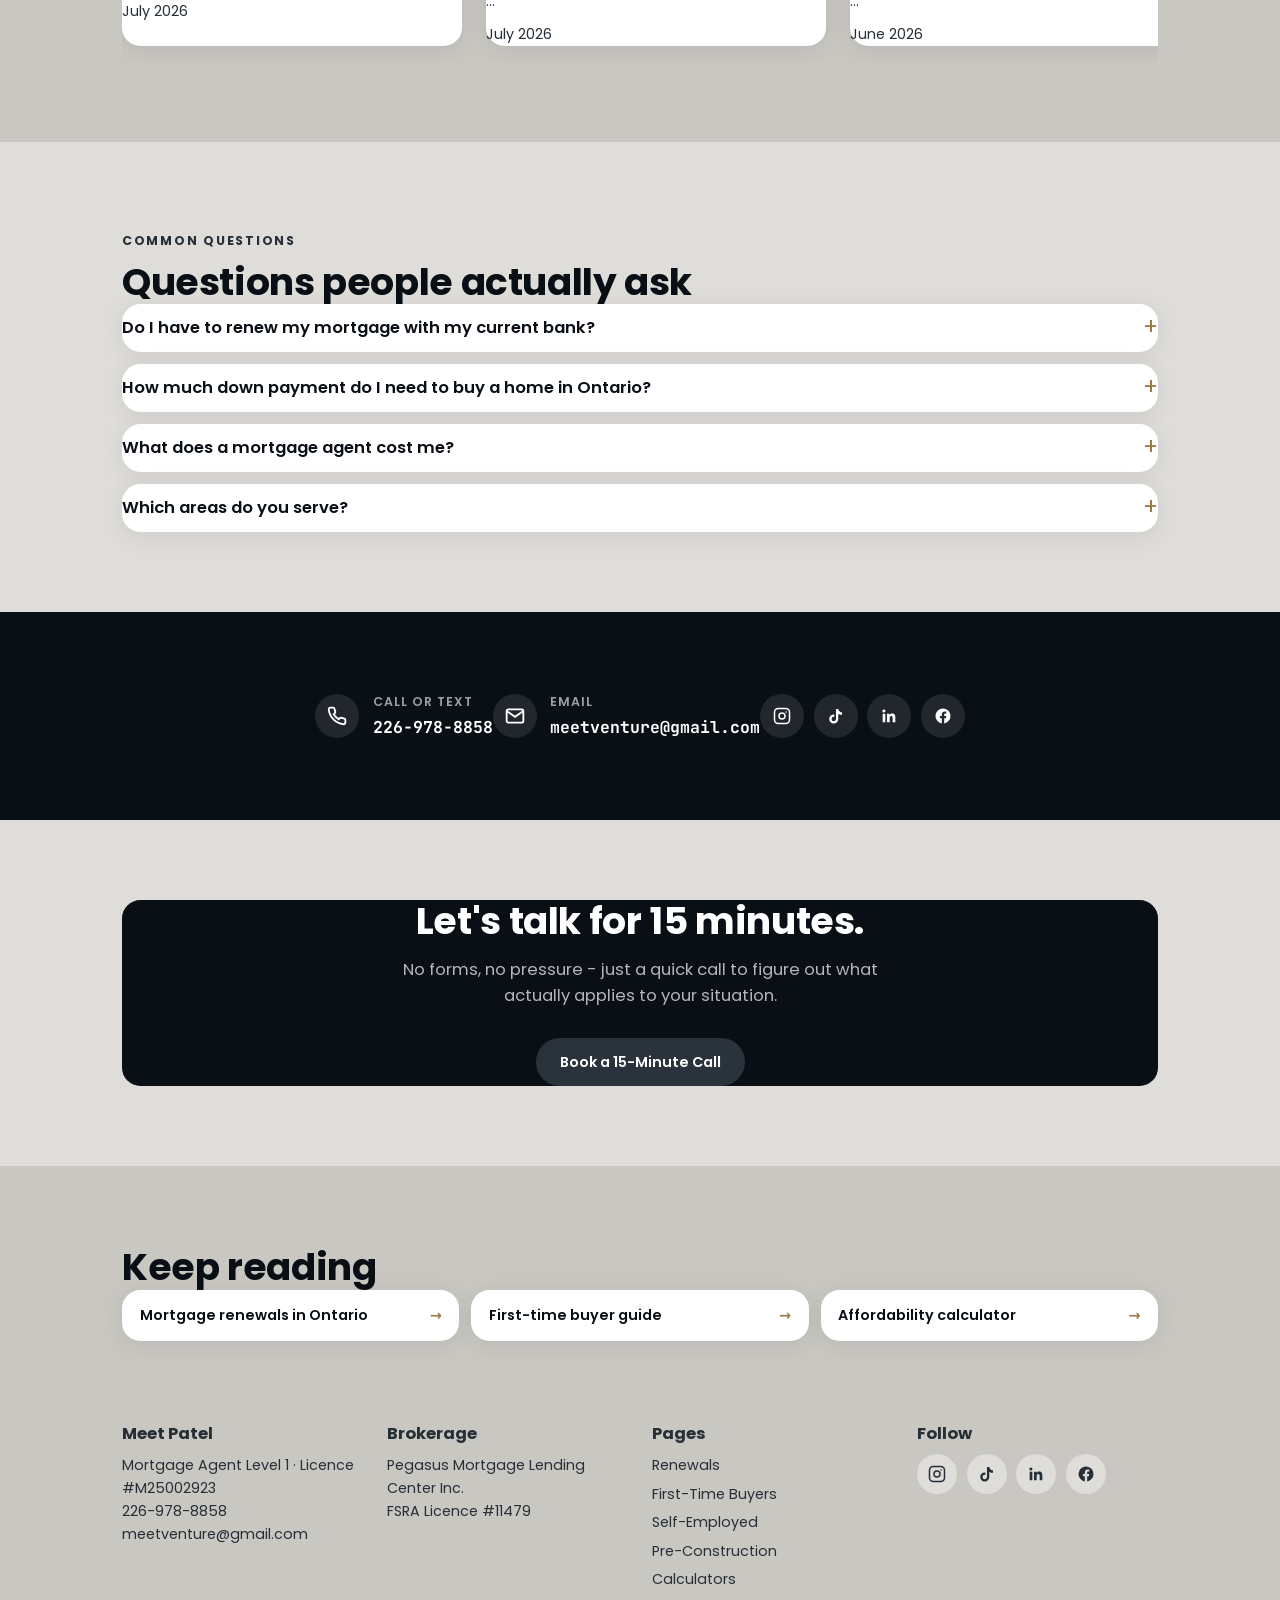
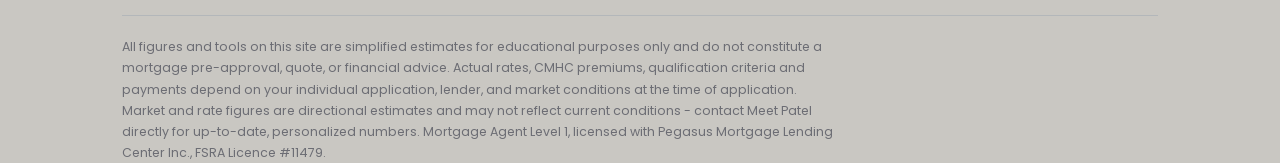
==== commit d8836178: "Add files via upload" ====
--- a/index.html
+++ b/index.html
@@ -1,465 +1,654 @@
 <!DOCTYPE html>
-<html lang="en">
+<html lang="en-CA">
 <head>
 <meta charset="UTF-8">
-<!-- Viewport tag: without this, iPhones and Android phones render the page
-     at desktop width (~980px) and shrink it to fit, forcing users to pinch-
-     zoom to read anything. This tells mobile browsers to use the phone's
-     actual screen width instead. Don't remove it. -->
-<meta name="viewport" content="width=device-width, initial-scale=1.0">
-<title>Meet Patel | Mortgage Agent Level 1</title>
-<link rel="stylesheet" href="style.css">
+<!-- Viewport: without this, phones render at ~980px wide and shrink the page,
+     forcing pinch-zoom. Do not remove. No maximum-scale/user-scalable=no here
+     on purpose - blocking zoom is an accessibility failure. -->
+<meta name="viewport" content="width=device-width, initial-scale=1">
+<meta name="theme-color" content="#090F15">
+<meta name="format-detection" content="telephone=yes">
+
+<title>Mortgage Agent Brampton &amp; GTA | Meet Patel</title>
+<meta name="description" content="Licensed mortgage agent in Brampton serving Mississauga, Toronto and the GTA. Free consultation on renewals, first-time buyers and self-employed mortgages.">
+<link rel="canonical" href="https://meetventure.ca/">
+<meta name="robots" content="index,follow,max-image-preview:large">
+<meta name="author" content="Meet Patel">
+<meta name="geo.region" content="CA-ON">
+<meta name="geo.placename" content="Brampton, Ontario">
+
+<!-- Open Graph / Twitter: controls how the link looks when shared on
+     Facebook, LinkedIn, WhatsApp, iMessage, Slack. Without these you get a
+     blank grey box. -->
+<meta property="og:type" content="website">
+<meta property="og:site_name" content="Meet Patel - Mortgage Agent">
+<meta property="og:locale" content="en_CA">
+<meta property="og:title" content="Meet Patel - Mortgage Agent, Brampton &amp; the GTA">
+<meta property="og:description" content="Licensed mortgage agent in Brampton serving Mississauga, Toronto and the GTA. Free consultation on renewals, first-time buyers and self-employed mortgages.">
+<meta property="og:url" content="https://meetventure.ca/">
+<meta property="og:image" content="https://meetventure.ca/images/image.jpg">
+<meta property="og:image:alt" content="Meet Patel, Mortgage Agent Level 1">
+<meta name="twitter:card" content="summary_large_image">
+<meta name="twitter:title" content="Meet Patel - Mortgage Agent, Brampton &amp; the GTA">
+<meta name="twitter:description" content="Licensed mortgage agent in Brampton serving Mississauga, Toronto and the GTA. Free consultation on renewals, first-time buyers and self-employed mortgages.">
+<meta name="twitter:image" content="https://meetventure.ca/images/image.jpg">
+
+<link rel="preconnect" href="https://fonts.googleapis.com">
+<link rel="preconnect" href="https://fonts.gstatic.com" crossorigin>
+<link rel="stylesheet" href="/style.css">
+<link rel="icon" href="/favicon.svg" type="image/svg+xml">
+<link rel="apple-touch-icon" href="/images/image.jpg">
+
+<!-- Structured data: tells Google exactly who you are, where you serve, and
+     (on service pages) your FAQs, which can earn expanded search results. -->
+<script type="application/ld+json">
+{
+  "@context": "https://schema.org",
+  "@graph": [
+    {
+      "@type": "FinancialService",
+      "@id": "https://meetventure.ca/#business",
+      "name": "Meet Patel - Mortgage Agent",
+      "description": "Licensed Mortgage Agent Level 1 serving Brampton, Mississauga, Toronto and the Greater Toronto Area. Renewals, first-time buyers, self-employed and newcomer mortgages.",
+      "url": "https://meetventure.ca",
+      "telephone": "+12269788858",
+      "email": "meetventure@gmail.com",
+      "image": "https://meetventure.ca/images/image.jpg",
+      "priceRange": "Free consultation",
+      "areaServed": [
+        {
+          "@type": "City",
+          "name": "Brampton"
+        },
+        {
+          "@type": "City",
+          "name": "Mississauga"
+        },
+        {
+          "@type": "City",
+          "name": "Toronto"
+        },
+        {
+          "@type": "City",
+          "name": "Caledon"
+        },
+        {
+          "@type": "City",
+          "name": "Milton"
+        },
+        {
+          "@type": "City",
+          "name": "Oakville"
+        },
+        {
+          "@type": "City",
+          "name": "Kitchener"
+        },
+        {
+          "@type": "City",
+          "name": "Waterloo"
+        },
+        {
+          "@type": "City",
+          "name": "Cambridge"
+        },
+        {
+          "@type": "City",
+          "name": "Hamilton"
+        },
+        {
+          "@type": "City",
+          "name": "Burlington"
+        },
+        {
+          "@type": "City",
+          "name": "Oshawa"
+        }
+      ],
+      "parentOrganization": {
+        "@type": "Organization",
+        "name": "Pegasus Mortgage Lending Center Inc.",
+        "identifier": "FSRA Licence #11479"
+      },
+      "sameAs": [
+        "https://instagram.com/meetventure",
+        "https://tiktok.com/@meetventure",
+        "https://linkedin.com/in/meetventurefinance",
+        "https://facebook.com/meetventure"
+      ]
+    },
+    {
+      "@type": "Person",
+      "@id": "https://meetventure.ca/#person",
+      "name": "Meet Patel",
+      "jobTitle": "Mortgage Agent Level 1",
+      "identifier": "FSRA Licence #M25002923",
+      "telephone": "+12269788858",
+      "email": "meetventure@gmail.com",
+      "worksFor": {
+        "@type": "Organization",
+        "name": "Pegasus Mortgage Lending Center Inc."
+      },
+      "url": "https://meetventure.ca"
+    },
+    {
+      "@type": "WebPage",
+      "@id": "https://meetventure.ca/#webpage",
+      "url": "https://meetventure.ca/",
+      "name": "Mortgage Agent Brampton & GTA | Meet Patel",
+      "description": "Licensed mortgage agent in Brampton serving Mississauga, Toronto and the GTA. Free consultation on renewals, first-time buyers and self-employed mortgages.",
+      "isPartOf": {
+        "@type": "WebSite",
+        "@id": "https://meetventure.ca/#website",
+        "name": "Meet Patel - Mortgage Agent",
+        "url": "https://meetventure.ca"
+      },
+      "about": {
+        "@id": "https://meetventure.ca/#business"
+      },
+      "inLanguage": "en-CA"
+    },
+    {
+      "@type": "BreadcrumbList",
+      "itemListElement": [
+        {
+          "@type": "ListItem",
+          "position": 1,
+          "name": "Home",
+          "item": "https://meetventure.ca/"
+        }
+      ]
+    },
+    {
+      "@type": "FAQPage",
+      "mainEntity": [
+        {
+          "@type": "Question",
+          "name": "Do I have to renew my mortgage with my current bank?",
+          "acceptedAnswer": {
+            "@type": "Answer",
+            "text": "No. You can move your mortgage to a different lender at renewal. Since a policy change in November 2024, a straight switch - same balance, same amortization - generally does not require you to pass the federal stress test again, which used to keep many people locked in with their existing lender."
+          }
+        },
+        {
+          "@type": "Question",
+          "name": "How much down payment do I need to buy a home in Ontario?",
+          "acceptedAnswer": {
+            "@type": "Answer",
+            "text": "The minimum is 5% on the first $500,000 of the purchase price, with a higher percentage required on the portion above that, and 20% is generally required to avoid mortgage default insurance. Under 20% down, CMHC or a private insurer premium applies and is usually added to your mortgage."
+          }
+        },
+        {
+          "@type": "Question",
+          "name": "What does a mortgage agent cost me?",
+          "acceptedAnswer": {
+            "@type": "Answer",
+            "text": "For most standard residential mortgages, the lender pays the brokerage, so there is typically no direct fee to you. If any fee would ever apply to your situation, it must be disclosed to you in writing before you commit to anything."
+          }
+        },
+        {
+          "@type": "Question",
+          "name": "Which areas do you serve?",
+          "acceptedAnswer": {
+            "@type": "Answer",
+            "text": "Brampton, Mississauga, Toronto and the wider GTA, plus Kitchener-Waterloo-Cambridge, Hamilton-Burlington, Halton, York, Durham and Niagara. Licensed across Ontario."
+          }
+        }
+      ]
+    }
+  ]
+}
+</script>
 </head>
 <body>
-
-<!-- ================= NAV =================
-     On phones (below 920px), .links is hidden and this hamburger button
-     (.nav-toggle) shows instead. Clicking it calls toggleMobileNav() in
-     script.js, which slides the same links down as a full-width mobile
-     menu (#mobile-nav). Add/remove/rename a link in BOTH .links and
-     #mobile-nav below - they're separate elements so desktop and mobile
-     nav stay in sync manually.
-
-     .nav-contact-bar is the thin strip above the main nav row showing the
-     phone number and email as tap-to-call/email links (tel: and mailto:
-     hrefs - these work as one-tap actions on every phone, no app needed).
-     It's included on both desktop and mobile so contact info is always
-     visible near the top, per client request to make it hard to miss. -->
-<nav>
-  <div class="nav-contact-bar">
-    <a href="tel:+12269788858" class="nav-contact-item">
-      <svg width="14" height="14" viewBox="0 0 24 24" fill="none" stroke="currentColor" stroke-width="2.2"><path d="M22 16.92v3a2 2 0 0 1-2.18 2 19.79 19.79 0 0 1-8.63-3.07 19.5 19.5 0 0 1-6-6 19.79 19.79 0 0 1-3.07-8.67A2 2 0 0 1 4.11 2h3a2 2 0 0 1 2 1.72c.127.96.362 1.903.7 2.81a2 2 0 0 1-.45 2.11L8.09 9.91a16 16 0 0 0 6 6l1.27-1.27a2 2 0 0 1 2.11-.45c.907.338 1.85.573 2.81.7A2 2 0 0 1 22 16.92z"/></svg>
-      226-978-8858
+<a href="#main" class="sr-only">Skip to main content</a>
+
+<div class="nav-contact-bar">
+  <a href="tel:+12269788858"><svg width="14" height="14" viewBox="0 0 24 24" fill="none" stroke="currentColor" stroke-width="2.2" aria-hidden="true"><path d="M22 16.92v3a2 2 0 0 1-2.18 2 19.79 19.79 0 0 1-8.63-3.07 19.5 19.5 0 0 1-6-6 19.79 19.79 0 0 1-3.07-8.67A2 2 0 0 1 4.11 2h3a2 2 0 0 1 2 1.72c.127.96.362 1.903.7 2.81a2 2 0 0 1-.45 2.11L8.09 9.91a16 16 0 0 0 6 6l1.27-1.27a2 2 0 0 1 2.11-.45c.907.338 1.85.573 2.81.7A2 2 0 0 1 22 16.92z"/></svg>226-978-8858</a>
+  <a href="mailto:meetventure@gmail.com"><svg width="14" height="14" viewBox="0 0 24 24" fill="none" stroke="currentColor" stroke-width="2.2" aria-hidden="true"><path d="M22 6l-10 7L2 6"/><rect x="2" y="4" width="20" height="16" rx="2"/></svg>meetventure@gmail.com</a>
+</div>
+
+<nav class="site-nav" aria-label="Main navigation">
+  <div class="wrap nav-row">
+    <a class="brand" href="/" aria-label="Meet Patel - home">
+      <span class="brand-mark" aria-hidden="true">M</span>
+      <span class="brand-text">
+        <span class="name">Meet Patel</span>
+        <span class="role">Mortgage Agent Level 1</span>
+      </span>
     </a>
-    <a href="mailto:meetventure@gmail.com" class="nav-contact-item">
-      <svg width="14" height="14" viewBox="0 0 24 24" fill="none" stroke="currentColor" stroke-width="2.2"><path d="M4 4h16v16H4z" opacity="0"/><path d="M22 6l-10 7L2 6"/><rect x="2" y="4" width="20" height="16" rx="2"/></svg>
-      meetventure@gmail.com
-    </a>
-  </div>
-  <div class="wrap">
-    <div class="brand">
-      <span class="brand-mark">M</span>
-      <span class="brand-text"><span class="name">Meet Patel</span><span class="role">Mortgage Agent Level 1</span></span>
-    </div>
-    <div class="links">
-      <a href="#services">Services</a>
-      <a href="#tools">Tools</a>
-      <a href="#documents">Documents</a>
-      <a href="#market">Market</a>
-      <a href="#cases">Stories</a>
-      <a href="#blog">Blog</a>
-    </div>
-    <button class="btn gold nav-book-btn" onclick="document.getElementById('book').scrollIntoView({behavior:'smooth'})">Book a Call</button>
-    <button class="nav-toggle" id="nav-toggle" aria-label="Open menu" aria-expanded="false" onclick="toggleMobileNav()">
+    <div class="nav-links">
+      <a href="/mortgage-renewal-ontario/">Renewals</a>
+      <a href="/first-time-home-buyer-ontario/">First-Time Buyers</a>
+      <a href="/self-employed-mortgage/">Self-Employed</a>
+      <a href="/pre-construction-mortgage/">Pre-Construction</a>
+      <a href="/mortgage-affordability-calculator/">Calculators</a>
+    </div>
+    <a class="btn gold nav-cta" href="#book">Book a Call</a>
+    <button class="nav-toggle" id="nav-toggle" aria-label="Open menu"
+            aria-expanded="false" aria-controls="mobile-nav">
       <span></span><span></span><span></span>
     </button>
   </div>
   <div class="mobile-nav" id="mobile-nav">
-    <div class="mobile-nav-contact">
-      <a href="tel:+12269788858">📞 226-978-8858</a>
-      <a href="mailto:meetventure@gmail.com">✉️ meetventure@gmail.com</a>
-    </div>
-    <a href="#services" onclick="closeMobileNav()">Services</a>
-    <a href="#tools" onclick="closeMobileNav()">Tools</a>
-    <a href="#documents" onclick="closeMobileNav()">Documents</a>
-    <a href="#market" onclick="closeMobileNav()">Market</a>
-    <a href="#cases" onclick="closeMobileNav()">Stories</a>
-    <a href="#blog" onclick="closeMobileNav()">Blog</a>
-    <button class="btn gold mobile-nav-cta" onclick="closeMobileNav(); document.getElementById('book').scrollIntoView({behavior:'smooth'})">Book a Call</button>
+    <div class="mn-contact">
+      <a href="tel:+12269788858"><svg width="14" height="14" viewBox="0 0 24 24" fill="none" stroke="currentColor" stroke-width="2.2" aria-hidden="true"><path d="M22 16.92v3a2 2 0 0 1-2.18 2 19.79 19.79 0 0 1-8.63-3.07 19.5 19.5 0 0 1-6-6 19.79 19.79 0 0 1-3.07-8.67A2 2 0 0 1 4.11 2h3a2 2 0 0 1 2 1.72c.127.96.362 1.903.7 2.81a2 2 0 0 1-.45 2.11L8.09 9.91a16 16 0 0 0 6 6l1.27-1.27a2 2 0 0 1 2.11-.45c.907.338 1.85.573 2.81.7A2 2 0 0 1 22 16.92z"/></svg>&nbsp;226-978-8858</a>
+      <a href="mailto:meetventure@gmail.com"><svg width="14" height="14" viewBox="0 0 24 24" fill="none" stroke="currentColor" stroke-width="2.2" aria-hidden="true"><path d="M22 6l-10 7L2 6"/><rect x="2" y="4" width="20" height="16" rx="2"/></svg>&nbsp;meetventure@gmail.com</a>
+    </div>
+    <a href="/mortgage-renewal-ontario/">Renewals</a>
+    <a href="/first-time-home-buyer-ontario/">First-Time Buyers</a>
+    <a href="/self-employed-mortgage/">Self-Employed</a>
+    <a href="/pre-construction-mortgage/">Pre-Construction</a>
+    <a href="/mortgage-affordability-calculator/">Calculators</a>
+    <a class="btn gold" href="#book">Book a Call</a>
   </div>
 </nav>
-
-<!-- ================= BIO (moved to top per user feedback - visitors meet
-     Meet before the pitch) ================= -->
-<section id="about">
-  <div class="wrap about-grid">
-    <img class="about-photo" src="images/image.jpg" alt="Meet Patel">
-    <div>
-      <h3>Hi, I'm Meet.</h3>
-      <div class="role">Mortgage Agent · Professional Number-Explainer · Occasional Dinner Party Bore</div>
-      <p>Yes, "Meet" - like the verb. I've heard every joke ("nice to Meet you, Meet") and I still laugh every single time, so feel free.</p>
-      <p>I got into mortgages because I genuinely love the moment a client's face changes from "I have no idea what any of this means" to "oh - <em>that's</em> how it works." That little lightbulb moment is basically my whole personality at work.</p>
-      <p>I like people, I like numbers, and I really like combining the two without anyone losing their mind in the process.</p>
-      <p>If you want an agent who actually picks up the phone, explains things like a human being, and might crack a mediocre joke while doing it - let's talk.</p>
-    </div>
-  </div>
-</section>
-
-<!-- ================= DIRECT CONTACT STRIP =================
-     Sits right after the bio, per client request to put contact info
-     "first" - before the pitch, the calculators, anything else. Phone
-     and email are tap-to-call/tap-to-email links (tel: / mailto:), and
-     the social icons link out to each platform. Edit the href values
-     below to update any of these - the icons are inline SVG so no
-     image files to manage or swap out. -->
-<section id="contact-strip">
-  <div class="wrap contact-strip-inner">
-    <a href="tel:+12269788858" class="contact-strip-item">
-      <span class="contact-strip-icon">
-        <svg width="20" height="20" viewBox="0 0 24 24" fill="none" stroke="currentColor" stroke-width="2"><path d="M22 16.92v3a2 2 0 0 1-2.18 2 19.79 19.79 0 0 1-8.63-3.07 19.5 19.5 0 0 1-6-6 19.79 19.79 0 0 1-3.07-8.67A2 2 0 0 1 4.11 2h3a2 2 0 0 1 2 1.72c.127.96.362 1.903.7 2.81a2 2 0 0 1-.45 2.11L8.09 9.91a16 16 0 0 0 6 6l1.27-1.27a2 2 0 0 1 2.11-.45c.907.338 1.85.573 2.81.7A2 2 0 0 1 22 16.92z"/></svg>
-      </span>
-      <span><span class="contact-strip-label">Call or text</span><span class="contact-strip-value mono">226-978-8858</span></span>
-    </a>
-    <a href="mailto:meetventure@gmail.com" class="contact-strip-item">
-      <span class="contact-strip-icon">
-        <svg width="20" height="20" viewBox="0 0 24 24" fill="none" stroke="currentColor" stroke-width="2"><path d="M22 6l-10 7L2 6"/><rect x="2" y="4" width="20" height="16" rx="2"/></svg>
-      </span>
-      <span><span class="contact-strip-label">Email</span><span class="contact-strip-value mono">meetventure@gmail.com</span></span>
-    </a>
-    <div class="contact-strip-social">
-      <a href="https://instagram.com/meetventure/" target="_blank" rel="noopener" aria-label="Instagram">
-        <svg width="20" height="20" viewBox="0 0 24 24" fill="none" stroke="currentColor" stroke-width="2"><rect x="2" y="2" width="20" height="20" rx="5"/><circle cx="12" cy="12" r="4"/><circle cx="17.5" cy="6.5" r="1" fill="currentColor" stroke="none"/></svg>
-      </a>
-      <a href="https://tiktok.com/@meetventure" target="_blank" rel="noopener" aria-label="TikTok">
-        <svg width="20" height="20" viewBox="0 0 24 24" fill="currentColor"><path d="M16.6 5.82c-.9-.78-1.47-1.9-1.6-3.15h-3.03v13.44c0 1.63-1.33 2.96-2.96 2.96a2.96 2.96 0 0 1-2.96-2.96 2.96 2.96 0 0 1 2.96-2.96c.27 0 .53.04.78.1V9.9a6.1 6.1 0 0 0-.78-.05A6.1 6.1 0 0 0 3 16a6.1 6.1 0 0 0 6.01 6.1A6.1 6.1 0 0 0 15.02 16V8.86a8.5 8.5 0 0 0 4.98 1.6V7.4c-1.2 0-2.35-.4-3.4-1.58z"/></svg>
-      </a>
-      <a href="https://linkedin.com/in/meetventurefinance" target="_blank" rel="noopener" aria-label="LinkedIn">
-        <svg width="20" height="20" viewBox="0 0 24 24" fill="currentColor"><path d="M20.45 20.45h-3.56v-5.57c0-1.33-.02-3.04-1.85-3.04-1.85 0-2.14 1.45-2.14 2.94v5.67H9.34V9h3.41v1.56h.05c.48-.9 1.64-1.85 3.38-1.85 3.6 0 4.27 2.37 4.27 5.46v6.28zM5.34 7.43a2.07 2.07 0 1 1 0-4.13 2.07 2.07 0 0 1 0 4.13zM7.12 20.45H3.56V9h3.56v11.45z"/></svg>
-      </a>
-      <a href="https://facebook.com/meetventure/" target="_blank" rel="noopener" aria-label="Facebook">
-        <svg width="20" height="20" viewBox="0 0 24 24" fill="currentColor"><path d="M22 12a10 10 0 1 0-11.56 9.88v-6.99H7.9V12h2.54V9.8c0-2.5 1.49-3.89 3.78-3.89 1.1 0 2.24.2 2.24.2v2.46H15.2c-1.24 0-1.63.77-1.63 1.56V12h2.78l-.44 2.89h-2.34v6.99A10 10 0 0 0 22 12z"/></svg>
-      </a>
-    </div>
-  </div>
-</section>
-
+<main id="main">
 <section class="hero">
   <div class="wrap hero-grid">
     <div>
-      <div class="eyebrow">Your Mortgage, Explained Plainly</div>
-      <h1>Know the numbers<br><span>before you sign anything.</span></h1>
-      <p class="lead">Explore your affordability privately and at your own pace. When you’re ready for a deeper conversation, I’ll help you make sense of the details.</p>
+      <p class="eyebrow">Your mortgage, explained plainly</p>
+      <h1>Know the numbers <span>before you sign anything.</span></h1>
+      <p class="lead">Drag the sliders - price, down payment, even the rate. Watch the real cost of a home
+        move in real time, the same way I break it down for clients before we ever talk paperwork.</p>
       <div class="actions">
-        <button class="btn gold" onclick="document.getElementById('tools').scrollIntoView({behavior:'smooth'})">Play with the numbers</button>
-        <button class="btn ghost" onclick="document.getElementById('book').scrollIntoView({behavior:'smooth'})">Book a 15-min call</button>
-      </div>
-    </div>
-
-    <div class="ticker-card">
-      <div class="label">Home Price</div>
-      <div class="ticker-price mono" id="hp-display">$650,000</div>
-
-      <div class="slider-row">
-        <div class="slider-top"><span>Purchase price</span><span class="val mono" id="hp-val">$650,000</span></div>
-        <input type="range" id="hp-slider" min="300000" max="2000000" step="5000" value="650000">
-      </div>
-      <div class="slider-row">
-        <div class="slider-top"><span>Down payment</span><span class="val mono" id="dp-val">10% · $65,000</span></div>
-        <input type="range" id="dp-slider" min="5" max="35" step="1" value="10">
-      </div>
-      <div class="slider-row">
-        <div class="slider-top"><span>Interest rate (5-yr fixed)<span class="rate-badge" id="rate-suggested-badge">suggested</span></span><span class="val mono" id="rate-val">3.99%</span></div>
-        <input type="range" id="rate-slider" min="3.00" max="7.00" step="0.05" value="3.99">
-      </div>
-
-      <div class="ticker-result">
-        <div><div class="l">Est. Monthly Payment</div></div>
-        <div class="v mono" id="hero-monthly">$3,187</div>
-      </div>
-      <div class="ticker-sub" id="hero-cmhc-note">Includes CMHC insurance premium (financed) · 25-yr amortization</div>
-    </div>
-  </div>
-</section>
-
-<!-- ================= SERVICES & JOURNEY ================= -->
-<section id="services" class="alt">
+        <a class="btn gold" href="#tools">Play with the numbers</a>
+        <a class="btn ghost" href="#book">Book a 15-min call</a>
+      </div>
+    </div>
+
+      <div class="calc-card">
+        <p class="label">Home price</p>
+        <p class="calc-big mono" id="hp-display">$650,000</p>
+
+        <div class="slider-row">
+          <div class="slider-top"><span>Purchase price</span><span class="val mono" id="hp-val">$650,000</span></div>
+          <input type="range" id="hp-slider" min="300000" max="2000000" step="5000" value="650000"
+                 aria-label="Purchase price">
+        </div>
+        <div class="slider-row">
+          <div class="slider-top"><span>Down payment</span><span class="val mono" id="dp-val">10% · $65,000</span></div>
+          <input type="range" id="dp-slider" min="5" max="35" step="1" value="10"
+                 aria-label="Down payment percentage">
+        </div>
+        <div class="slider-row">
+          <div class="slider-top">
+            <span>Interest rate (5-yr fixed)<span class="rate-badge" id="rate-suggested-badge">suggested</span></span>
+            <span class="val mono" id="rate-val">3.99%</span>
+          </div>
+          <input type="range" id="rate-slider" min="3" max="7" step="0.05" value="3.99"
+                 aria-label="Interest rate">
+        </div>
+
+        <div class="calc-result">
+          <span class="l">Est. monthly payment</span>
+          <span class="v mono" id="hero-monthly">$3,187</span>
+        </div>
+        <p class="calc-note" id="hero-cmhc-note">Includes CMHC insurance premium (financed) · 25-yr amortization</p>
+
+        <div class="stat-rows">
+          <div class="stat-row"><span>Down payment</span><strong class="mono" id="hero-down-amt">$65,000</strong></div>
+          <div class="stat-row"><span>CMHC insurance premium</span><strong class="mono" id="hero-cmhc-amt">$18,135</strong></div>
+          <div class="stat-row"><span>Total mortgage</span><strong class="mono" id="hero-total-mortgage">$603,135</strong></div>
+        </div>
+      </div>
+
+  </div>
+</section>
+
+<section id="about" class="alt">
+  <div class="wrap">
+    <div class="hero-grid">
+      <div>
+        <img src="/images/image.jpg" alt="Meet Patel, Mortgage Agent Level 1 in Brampton, Ontario"
+             width="843" height="1180" loading="eager"
+             style="width:min(220px,50vw);border-radius:50%;aspect-ratio:1;object-fit:cover;box-shadow:var(--shadow-lg)">
+      </div>
+      <div class="prose">
+        <h2>Hi, I'm Meet - a mortgage agent in Brampton serving the GTA</h2>
+        <p>Yes, "Meet" - like the verb. I've heard every joke ("nice to Meet you, Meet") and I still laugh
+          every single time, so feel free.</p>
+        <p>I got into mortgages because I love the moment a client's face changes from "I have no idea what
+          any of this means" to "oh - <em>that's</em> how it works." That little lightbulb moment is
+          basically my whole personality at work.</p>
+        <p>I like people, I like numbers, and I really like combining the two without anyone losing their
+          mind in the process. If you want an agent who actually picks up the phone and explains things
+          like a human being, let's talk.</p>
+        <p><strong>Mortgage Agent Level 1 · Licence #M25002923 · Pegasus Mortgage Lending Center Inc. (FSRA #11479)</strong></p>
+      </div>
+    </div>
+  </div>
+</section>
+
+<section id="services">
   <div class="wrap">
     <div class="sec-head">
-      <div class="eyebrow">What I Help With</div>
+      <p class="eyebrow">What I help with</p>
       <h2>Mortgages, for wherever you're starting from</h2>
-      <p>Whether this is your first home or your fifth mortgage renewal, the approach is the same: understand your real situation, then find the option that actually fits it.</p>
-    </div>
-    <div class="services-grid">
-      <div class="service-card"><div class="icon">&#127968;</div><h3>First-Time Buyers</h3><p>Pre-approval, down payment strategy, and a plain-language walkthrough of your first purchase.</p></div>
-      <div class="service-card"><div class="icon">&#128257;</div><h3>Renewals</h3><p>Your current lender's offer isn't the only one. I check the market before you sign anything.</p></div>
-      <div class="service-card"><div class="icon">&#128176;</div><h3>Refinancing</h3><p>Access equity or restructure your mortgage around your current goals.</p></div>
-      <div class="service-card"><div class="icon">&#128188;</div><h3>Self-Employed</h3><p>Financing built around business income, not a T4 - I know which lenders work with it.</p></div>
-      <div class="service-card"><div class="icon">&#127760;</div><h3>Newcomers to Canada</h3><p>Mortgage programs for new permanent residents and eligible work permit holders.</p></div>
-      <div class="service-card"><div class="icon">&#128200;</div><h3>Investment Properties</h3><p>Financing for rental and investment purchases, with your portfolio goals in mind.</p></div>
-      <div class="service-card"><div class="icon">&#127970;</div><h3>Commercial Lending</h3><p>Financing for retail, office, industrial, and mixed-use property purchases or refinances.</p></div>
-      <div class="service-card"><div class="icon">&#128202;</div><h3>Business Financing</h3><p>Working capital, equipment, and expansion financing built around how your business actually runs.</p></div>
-    </div>
-
+      <p>Whether this is your first home or your fifth mortgage renewal, the approach is the same:
+        understand your real situation, then find the option that actually fits it.</p>
+    </div>
+    <div class="grid-auto">
+      <article class="card service-card"><div class="icon" aria-hidden="true">&#127968;</div><h3>First-Time Buyers</h3><p>Pre-approval, down payment strategy, and a plain-language walkthrough of your first purchase.</p></article>
+      <article class="card service-card"><div class="icon" aria-hidden="true">&#128260;</div><h3>Renewals</h3><p>Your current lender's offer isn't the only one. I check the market before you sign anything.</p></article>
+      <article class="card service-card"><div class="icon" aria-hidden="true">&#128176;</div><h3>Refinancing</h3><p>Access equity or restructure your mortgage around your current goals.</p></article>
+      <article class="card service-card"><div class="icon" aria-hidden="true">&#128188;</div><h3>Self-Employed</h3><p>Financing built around business income, not just a T4 - I know which lenders work with it.</p></article>
+      <article class="card service-card"><div class="icon" aria-hidden="true">&#127760;</div><h3>Newcomers to Canada</h3><p>Mortgage programs for new permanent residents and eligible work permit holders.</p></article>
+      <article class="card service-card"><div class="icon" aria-hidden="true">&#128200;</div><h3>Investment Properties</h3><p>Financing for rental and investment purchases, with your portfolio goals in mind.</p></article>
+      <article class="card service-card"><div class="icon" aria-hidden="true">&#127970;</div><h3>Commercial Lending</h3><p>Retail, office, industrial and mixed-use property purchases or refinances.</p></article>
+      <article class="card service-card"><div class="icon" aria-hidden="true">&#128202;</div><h3>Business Financing</h3><p>Working capital, equipment and expansion financing built around how your business runs.</p></article>
+    </div>
+  </div>
+</section>
+
+<section class="alt">
+  <div class="wrap">
     <div class="sec-head">
-      <div class="eyebrow">How It Works</div>
+      <p class="eyebrow">How it works</p>
       <h2>The journey, start to close</h2>
     </div>
-    <div class="journey-row">
+    <div class="journey">
       <div class="journey-step"><div class="journey-num">1</div><h4>15-Min Call</h4><p>We talk through your situation - no forms, no pressure.</p></div>
       <div class="journey-step"><div class="journey-num">2</div><h4>Your Real Options</h4><p>I lay out the scenarios that actually apply to you, numbers included.</p></div>
-      <div class="journey-step"><div class="journey-num">3</div><h4>Talk It Through</h4><p>We go over each option together - no rush, no pressure. Ask anything until you're actually comfortable.</p></div>
-      <div class="journey-step"><div class="journey-num">4</div><h4>Pre-Approval</h4><p>Once you've picked a direction, documents gathered, application submitted, firm number in hand.</p></div>
-      <div class="journey-step"><div class="journey-num">5</div><h4>Closing & Beyond</h4><p>I stay in the loop through closing - and for the renewal after that.</p></div>
-    </div>
-  </div>
-</section>
-
-<!-- ================= TOOLS (interactive calculators) ================= -->
+      <div class="journey-step"><div class="journey-num">3</div><h4>Talk It Through</h4><p>We go over each option together - no rush, no pressure to decide on the spot.</p></div>
+      <div class="journey-step"><div class="journey-num">4</div><h4>Pre-Approval</h4><p>Once you've picked a direction: documents gathered, application submitted, firm number in hand.</p></div>
+      <div class="journey-step"><div class="journey-num">5</div><h4>Closing &amp; Beyond</h4><p>I stay in the loop through closing - and for the renewal after that.</p></div>
+    </div>
+  </div>
+</section>
+
 <section id="tools">
   <div class="wrap">
     <div class="sec-head">
-      <div class="eyebrow">Financial Literacy Tools</div>
+      <p class="eyebrow">Financial literacy tools</p>
       <h2>Three ways to understand your mortgage</h2>
-      <p>I’ve turned my client conversations into tools you can explore, giving you a clearer understanding of your numbers.</p>
-    </div>
-
-    <div class="games-grid">
-      <div class="game-tab active" data-panel="dial"><div class="icon">&#9678;</div><h3>The Down Payment Dial</h3><p>See how down payment and rate together change your payment - and when CMHC kicks in.</p></div>
-      <div class="game-tab" data-panel="rvb"><div class="icon">&#8644;</div><h3>Rent vs. Buy</h3><p>Compare paying rent to paying yourself, over time, in your own market.</p></div>
-      <div class="game-tab" data-panel="afford"><div class="icon">&#10003;</div><h3>What Can You Afford?</h3><p>A 30-second gut check on your realistic price range, based on income &amp; debts.</p></div>
-    </div>
-
-    <div class="game-panel active" id="panel-dial">
-      <h4>The Down Payment Dial</h4>
-      <div class="desc">If your down payment is below 20%, Mortgage Insurance(CMHC) applies. Here’s how that cost changes with different rates.</div>
-      <div class="panel-grid">
-        <div class="dial-wrap">
-          <svg width="260" height="190" viewBox="0 0 280 200">
-            <path d="M 30 170 A 110 110 0 1 1 250 170" fill="none" stroke="#B3B7BA" stroke-width="16" stroke-linecap="round"/>
-            <path id="dial-arc" d="M 30 170 A 110 110 0 1 1 250 170" fill="none" stroke="#262E36" stroke-width="16" stroke-linecap="round" stroke-dasharray="0 600"/>
-          </svg>
-          <div class="dial-readout">
-            <div class="big mono" id="dial-pct">10%</div>
-            <div class="small">down payment</div>
-          </div>
-          <input type="range" id="dial-slider" min="5" max="30" step="1" value="10" style="width:230px; margin-top:12px;">
-          <div class="slider-row" style="width:230px; margin-top:16px;">
-            <div class="slider-top"><span>Rate</span><span class="val mono" id="dial-rate-val">3.99%</span></div>
-            <input type="range" id="dial-rate-slider" min="3.00" max="7.00" step="0.05" value="3.99">
-          </div>
-        </div>
-        <div>
-          <div class="stat-line"><span class="l">Home price</span><span class="v mono" id="dial-price">$650,000</span></div>
-          <div class="stat-line"><span class="l">Down payment</span><span class="v mono" id="dial-down">$65,000</span></div>
-          <div class="stat-line"><span class="l">CMHC insurance premium</span><span class="v mono gold" id="dial-cmhc">$21,073</span></div>
-          <div class="stat-line"><span class="l">Total mortgage</span><span class="v mono" id="dial-total">$606,073</span></div>
-          <div class="stat-line"><span class="l">Est. monthly payment</span><span class="v mono gold" id="dial-monthly">$3,148</span></div>
-          <div class="stat-line"><span class="l">Insurance required?</span><span class="v mono" id="dial-required">Yes - under 20% down</span></div>
-        </div>
-      </div>
-    </div>
-
-    <div class="game-panel" id="panel-rvb">
-      <h4>Rent vs. Buy, Over Time</h4>
-      <div class="desc">Renting and Buying shape your financial future differently. This helps you visualize how each path grows - or doesn’t - over time.</div>
-      <div class="panel-grid">
-        <div>
-          <div class="slider-row">
-            <div class="slider-top"><span>Monthly rent today</span><span class="val mono" id="rvb-rent-val">$2,400</span></div>
-            <input type="range" id="rvb-rent" min="1200" max="4500" step="50" value="2400">
-          </div>
-          <div class="slider-row">
-            <div class="slider-top"><span>Comparable home price</span><span class="val mono" id="rvb-price-val">$650,000</span></div>
-            <input type="range" id="rvb-price" min="300000" max="1500000" step="5000" value="650000">
-          </div>
-          <div class="slider-row">
-            <div class="slider-top"><span>Rate (5-yr fixed)</span><span class="val mono" id="rvb-rate-val">4.14%</span></div>
-            <input type="range" id="rvb-rate" min="3.00" max="7.00" step="0.05" value="4.14">
-          </div>
-          <div class="slider-row">
-            <div class="slider-top"><span>Years from now</span><span class="val mono" id="rvb-years-val">10 years</span></div>
-            <input type="range" id="rvb-years" min="3" max="25" step="1" value="10">
-          </div>
-          <div class="ticker-sub">Assumes 3% growth, 20% down, and a 25‑year amortization. Maintenance, closing costs, and opportunity cost are not factored in.</div>
-        </div>
-        <div>
-          <div class="rvb-bars">
-            <div class="rvb-col"><div class="rvb-val mono" id="rvb-buy-val">$0</div><div class="rvb-bar buy" id="rvb-buy-bar" style="height:10%"></div><div class="rvb-label">Equity Built (Buy)</div></div>
-            <div class="rvb-col"><div class="rvb-val mono" id="rvb-rent-total">$0</div><div class="rvb-bar rent" id="rvb-rent-bar" style="height:10%"></div><div class="rvb-label">Total Rent Paid</div></div>
-          </div>
-          <div class="ticker-sub" id="rvb-summary" style="text-align:center; margin-top:10px; color:var(--gold-deep); font-weight:600;"></div>
-        </div>
-      </div>
-    </div>
-
-    <div class="game-panel" id="panel-afford">
-      <h4>What Can You Actually Afford?</h4>
-      <div class="desc">A simplified version of the Debt-service math lenders use. Not a pre-approval, just a starting point.</div>
-      <div class="panel-grid">
-        <div>
-          <div class="slider-row">
-            <div class="slider-top"><span>Annual household income</span><span class="val mono" id="af-income-val">$110,000</span></div>
-            <input type="range" id="af-income" min="40000" max="350000" step="2500" value="110000">
-          </div>
-          <div class="slider-row">
-            <div class="slider-top"><span>Monthly debt payments</span><span class="val mono" id="af-debt-val">$450</span></div>
-            <input type="range" id="af-debt" min="0" max="3000" step="25" value="450">
-          </div>
-          <div class="slider-row">
-            <div class="slider-top"><span>Down payment saved</span><span class="val mono" id="af-down-val">$50,000</span></div>
-            <input type="range" id="af-down" min="10000" max="400000" step="5000" value="50000">
-          </div>
-          <div class="slider-row">
-            <div class="slider-top"><span>Qualifying rate (stress test)</span><span class="val mono" id="af-rate-val">5.25%</span></div>
-            <input type="range" id="af-rate" min="4.00" max="8.00" step="0.05" value="5.25">
-          </div>
-        </div>
-        <div>
-          <div class="meter-badge">
-            <div class="num mono" id="af-max-price">$0</div>
-            <div class="cap">Estimated max home price</div>
-          </div>
-          <div class="meter-track"><div class="meter-fill" id="af-meter" style="width:0%"></div></div>
-          <div class="stat-line"><span class="l">Est. max monthly housing cost</span><span class="v mono" id="af-max-housing">$0</span></div>
-          <div class="stat-line"><span class="l">Est. max mortgage</span><span class="v mono" id="af-max-mortgage">$0</span></div>
-          <div class="ticker-sub">Reflects typical 39/44 Debt service benchmarks with a 25‑year amortization. Actual numbers vary by lender and file.</div>
-        </div>
-      </div>
-    </div>
-  </div>
-</section>
-
-<!-- ================= DOCUMENT CHECKLIST ================= -->
-<section id="documents" class="alt">
+      <p>These are the exact conversations I have with clients - turned into something you can play with
+        yourself, before we ever get on a call.</p>
+    </div>
+
+    <div class="tabs" role="tablist" aria-label="Calculators">
+      <button class="tab" data-panel="afford" role="tab" aria-selected="true">What can you afford?</button>
+      <button class="tab" data-panel="rvb" role="tab" aria-selected="false">Rent vs. buy</button>
+    </div>
+
+    <div data-panel-id="afford" role="tabpanel">
+      <div class="grid-2">
+
+      <div class="calc-card">
+        <p class="label">What you could afford</p>
+        <p class="calc-big mono" id="af-max-price">$540,000</p>
+        <p class="calc-note" style="margin-bottom:1.5rem">Estimated maximum purchase price</p>
+
+        <div class="slider-row">
+          <div class="slider-top"><span>Household income (yearly)</span><span class="val mono" id="af-income-val">$110,000</span></div>
+          <input type="range" id="af-income" min="40000" max="350000" step="2500" value="110000" aria-label="Household income">
+        </div>
+        <div class="slider-row">
+          <div class="slider-top"><span>Other monthly debts</span><span class="val mono" id="af-debt-val">$450/mo</span></div>
+          <input type="range" id="af-debt" min="0" max="3000" step="25" value="450" aria-label="Other monthly debt payments">
+        </div>
+        <div class="slider-row">
+          <div class="slider-top"><span>Down payment saved</span><span class="val mono" id="af-down-val">$50,000</span></div>
+          <input type="range" id="af-down" min="10000" max="400000" step="5000" value="50000" aria-label="Down payment saved">
+        </div>
+        <div class="slider-row">
+          <div class="slider-top"><span>Qualifying rate</span><span class="val mono" id="af-rate-val">5.25%</span></div>
+          <input type="range" id="af-rate" min="4" max="8" step="0.05" value="5.25" aria-label="Qualifying rate">
+        </div>
+
+        <div style="height:8px;background:var(--line);border-radius:4px;overflow:hidden;margin:1.25rem 0 .5rem">
+          <div id="af-meter" style="height:100%;width:40%;background:var(--green);transition:width .2s ease"></div>
+        </div>
+        <p class="calc-note">How much of your allowable debt room you're using</p>
+
+        <div class="stat-rows">
+          <div class="stat-row"><span>Max housing budget</span><strong class="mono" id="af-max-housing">$3,575/mo</strong></div>
+          <div class="stat-row"><span>Max mortgage</span><strong class="mono" id="af-max-mortgage">$490,000</strong></div>
+        </div>
+        <p class="calc-note" id="af-bound" style="margin-top:.85rem"></p>
+      </div>
+
+        <div class="prose">
+          <h3>How lenders decide what you can afford</h3>
+          <p>Two ratios do most of the work. <strong>GDS</strong> (gross debt service) looks at housing
+            costs against your income. <strong>TDS</strong> (total debt service) adds your other debts -
+            car loans, credit cards, student loans.</p>
+          <p>The common conventional guidelines are roughly 39% GDS and 44% TDS, though exact thresholds
+            vary by lender and by whether your mortgage is insured.</p>
+          <p>This is why paying down a car loan can sometimes raise your buying power more than saving
+            another few thousand for a down payment.</p>
+        </div>
+      </div>
+    </div>
+
+    <div data-panel-id="rvb" role="tabpanel" hidden>
+      <div class="grid-2">
+
+      <div class="calc-card">
+        <p class="label">Rent vs buy</p>
+        <p class="calc-big mono" id="rvb-equity">$0</p>
+        <p class="calc-note" style="margin-bottom:1.5rem">Equity you'd have built by the end</p>
+
+        <div class="slider-row">
+          <div class="slider-top"><span>Current rent</span><span class="val mono" id="rvb-rent-val">$2,400/mo</span></div>
+          <input type="range" id="rvb-rent" min="1200" max="4500" step="50" value="2400" aria-label="Current monthly rent">
+        </div>
+        <div class="slider-row">
+          <div class="slider-top"><span>Purchase price</span><span class="val mono" id="rvb-price-val">$650,000</span></div>
+          <input type="range" id="rvb-price" min="300000" max="1500000" step="5000" value="650000" aria-label="Purchase price">
+        </div>
+        <div class="slider-row">
+          <div class="slider-top"><span>Rate</span><span class="val mono" id="rvb-rate-val">4.14%</span></div>
+          <input type="range" id="rvb-rate" min="3" max="7" step="0.05" value="4.14" aria-label="Interest rate">
+        </div>
+        <div class="slider-row">
+          <div class="slider-top"><span>Time horizon</span><span class="val mono" id="rvb-years-val">10 yrs</span></div>
+          <input type="range" id="rvb-years" min="3" max="25" step="1" value="10" aria-label="Years">
+        </div>
+
+        <div class="stat-rows">
+          <div class="stat-row"><span>Your mortgage payment</span><strong class="mono" id="rvb-payment">$3,150/mo</strong></div>
+          <div class="stat-row"><span>Total rent paid</span><strong class="mono" id="rvb-rent-total">$293,760</strong></div>
+          <div class="stat-row"><span>Total ownership carry</span><strong class="mono" id="rvb-own-total">$456,000</strong></div>
+        </div>
+        <p class="calc-note">Assumes 20% down. Ownership carry includes estimated property tax and upkeep. Illustrative, not a forecast.</p>
+      </div>
+
+        <div class="prose">
+          <h3>The honest version of this comparison</h3>
+          <p>Renting isn't "throwing money away" and buying isn't automatically the better financial move.
+            It depends on how long you stay, what happens to prices, and what you'd have done with the
+            money otherwise.</p>
+          <p>What ownership does reliably give you is <strong>forced equity</strong> - a portion of every
+            payment reduces what you owe. Rent builds none.</p>
+          <p>What renting gives you is flexibility and no exposure to a furnace dying in February.</p>
+        </div>
+      </div>
+    </div>
+  </div>
+</section>
+
+<section id="market" class="alt">
   <div class="wrap">
     <div class="sec-head">
-      <div class="eyebrow">Get Prepared</div>
-      <h2>What documents will you actually need?</h2>
-      <p>Pick the situation that fits you and follow the checklist. It covers most cases, though some files may need a few additional documents.</p>
-    </div>
-    <div class="doc-tabs" id="doc-tabs"></div>
-    <div class="doc-panel">
-      <div class="doc-progress">
-        <div class="meter-track"><div class="meter-fill" id="doc-meter" style="width:0%"></div></div>
-        <div class="doc-count mono" id="doc-count">0 / 0 ready</div>
-      </div>
-      <div class="doc-list" id="doc-list"></div>
-    </div>
-  </div>
-</section>
-
-<!-- ================= MARKET PULSE ================= -->
-<section id="market">
+      <p class="eyebrow">Where I work</p>
+      <h2>Ontario coverage areas and local price context</h2>
+      <p>Tap a region to see typical price points in that market.</p>
+    </div>
+    <div class="map-grid">
+      <div>
+        <svg id="ontario-map" viewBox="0 0 620 480" role="img"
+             aria-label="Map of Ontario regions served"></svg>
+      </div>
+      <div class="card" id="map-detail"></div>
+    </div>
+    <p class="market-note">Regional figures are directional estimates compiled from board and public
+      reporting and may not reflect current conditions. Cities marked "est." are modelled from regional
+      averages and nearby comparables rather than a confirmed board benchmark. Ask me for current numbers
+      before making a decision.</p>
+
+    <div style="margin-top:clamp(2rem,1.5rem+2vw,3rem)">
+      <h3>Bank of Canada rate history and bond yields</h3>
+      <p class="calc-note" style="margin:.5rem 0 1rem">Tap a legend item to toggle a series.</p>
+      <div class="legend">
+        <button id="legend-boc" type="button"><span class="dot" style="background:var(--ink)"></span>Bank of Canada policy rate</button>
+        <button id="legend-bond" type="button"><span class="dot" style="background:var(--accent)"></span>5-yr bond yield</button>
+      </div>
+      <div class="chart-wrap">
+        <svg id="rate-chart" class="chart" viewBox="0 0 900 340" role="img"
+             aria-label="Chart of Bank of Canada policy rate and 5-year bond yields over time"></svg>
+      </div>
+      <p class="market-note">Rate history compiled from Bank of Canada announcements and financial press
+        reporting. Confirm exact figures at bankofcanada.ca before relying on them.</p>
+    </div>
+  </div>
+</section>
+
+<section id="cases">
   <div class="wrap">
     <div class="sec-head">
-      <div class="eyebrow">Local Market Pulse</div>
-      <h2>What's actually happening across Ontario</h2>
-      <p>Explore regional price trends or review rates and bond yields.</p>
-    </div>
-
-    <div class="market-tabs">
-      <div class="market-tab-btn active" data-view="map">Regional Map</div>
-      <div class="market-tab-btn" data-view="rates">Rates &amp; Bond Yields</div>
-    </div>
-
-    <div class="market-view active" id="view-map">
-      <div class="map-grid">
-        <svg id="ontario-map" viewBox="0 0 620 480" xmlns="http://www.w3.org/2000/svg"></svg>
-        <div class="market-detail-card" id="map-detail"></div>
-      </div>
-      <div class="estimate-note">Cities marked “estimated” use regional averages and nearby comparables.</div>
-    </div>
-
-    <div class="market-view" id="view-rates">
-      <div class="rate-chart-card">
-        <div class="rate-chart-legend">
-          <div class="chip" id="legend-boc"><span class="dot" style="background:#262E36"></span> BoC Overnight Rate (policy decisions)</div>
-          <div class="chip" id="legend-bond"><span class="dot" style="background:#8C959E"></span> Canada 5-Year Bond Yield (drives fixed mortgage rates)</div>
-        </div>
-        <div class="rate-chart-hint">Toggle each line to show or hide it</div>
-        <div style="position:relative;">
-          <svg id="rate-chart" class="chart" viewBox="0 0 900 340" xmlns="http://www.w3.org/2000/svg"></svg>
-          <div id="rate-tooltip"></div>
-        </div>
-        <div class="rate-callout">
-          <div class="box"><div class="num">5.00%</div><div class="lbl">Cycle peak, July 2023</div></div>
-          <div class="box"><div class="num">2.25%</div><div class="lbl">Current rate, held since Oct 2025</div></div>
-          <div class="box"><div class="num">9</div><div class="lbl">Cuts between Jun 2024 &amp; Oct 2025</div></div>
-          <div class="box"><div class="num">~3.2%</div><div class="lbl">5-yr bond yield, mid-2026</div></div>
-        </div>
-      </div>
-    </div>
-
-    <div class="market-note">Regional prices from TRREB, Cornerstone, and RAHB (June/July 2026). Historical trends modeled from current benchmarks and GTA‑wide growth patterns. Rate history sourced from Bank of Canada releases and financial reporting. Figures shift; ask for the latest before deciding.</div>
-  </div>
-</section>
-
-<!-- ================= CASE STUDIES ================= -->
-<section id="cases" class="alt">
+      <p class="eyebrow">The Mortgage Diaries</p>
+      <h2>Real situations, real numbers</h2>
+      <p>Dramatizations based on common client scenarios. Details and figures changed.</p>
+    </div>
+    <div class="grid-2" id="case-grid"></div>
+    <div class="pagination" id="case-pagination"></div>
+  </div>
+</section>
+
+<section id="blog" class="alt">
   <div class="wrap">
     <div class="sec-head">
-      <div class="eyebrow">The Mortgage Diaries</div>
-      <h2>Names changed. Awkward moments kept.</h2>
-      <p>Every household is a little chaotic in its own special way - mine included. Here's how the numbers actually played out for a few of them.</p>
-    </div>
-    <div class="case-grid" id="case-grid"></div>
-    <div class="case-pagination" id="case-pagination"></div>
-  </div>
-</section>
-
-<!-- ================= BLOG ================= -->
-<section id="blog">
+      <p class="eyebrow">From the blog</p>
+      <h2>Mortgage questions, answered plainly</h2>
+    </div>
+    <div class="blog-scroll" id="blog-grid"></div>
+  </div>
+</section>
+</main>
+<section id="faq">
   <div class="wrap">
     <div class="sec-head">
-      <div class="eyebrow">From the Blog</div>
-      <h2>Mortgage stuff, explained without the jargon (mostly)</h2>
-      <p>Government rebates, insurance headaches, and the occasional rant.</p>
-    </div>
-    <div class="blog-scroll-wrap">
-      <button class="blog-scroll-btn left" onclick="document.getElementById('blog-grid').scrollBy({left:-320, behavior:'smooth'})">&#8249;</button>
-      <button class="blog-scroll-btn right" onclick="document.getElementById('blog-grid').scrollBy({left:320, behavior:'smooth'})">&#8250;</button>
-      <div class="blog-grid" id="blog-grid"></div>
-    </div>
-  </div>
-</section>
-
-<div id="modal-overlay">
-  <div id="modal-box">
-    <button class="close-btn" onclick="closeModal()">&times;</button>
-    <div class="tag" id="modal-tag"></div>
-    <h3 id="modal-title"></h3>
-    <div class="meta" id="modal-meta"></div>
-    <div class="content" id="modal-content"></div>
-  </div>
-</div>
-
-<!-- ================= BOOK A CALL ================= -->
+      <p class="eyebrow">Common questions</p>
+      <h2>Questions people actually ask</h2>
+    </div>
+    <div class="faq">
+      <details>
+        <summary>Do I have to renew my mortgage with my current bank?</summary>
+        <div class="faq-body"><p>No. You can move your mortgage to a different lender at renewal. Since a policy change in November 2024, a straight switch - same balance, same amortization - generally does not require you to pass the federal stress test again, which used to keep many people locked in with their existing lender.</p></div>
+      </details>
+      <details>
+        <summary>How much down payment do I need to buy a home in Ontario?</summary>
+        <div class="faq-body"><p>The minimum is 5% on the first $500,000 of the purchase price, with a higher percentage required on the portion above that, and 20% is generally required to avoid mortgage default insurance. Under 20% down, CMHC or a private insurer premium applies and is usually added to your mortgage.</p></div>
+      </details>
+      <details>
+        <summary>What does a mortgage agent cost me?</summary>
+        <div class="faq-body"><p>For most standard residential mortgages, the lender pays the brokerage, so there is typically no direct fee to you. If any fee would ever apply to your situation, it must be disclosed to you in writing before you commit to anything.</p></div>
+      </details>
+      <details>
+        <summary>Which areas do you serve?</summary>
+        <div class="faq-body"><p>Brampton, Mississauga, Toronto and the wider GTA, plus Kitchener-Waterloo-Cambridge, Hamilton-Burlington, Halton, York, Durham and Niagara. Licensed across Ontario.</p></div>
+      </details>
+    </div>
+  </div>
+</section>
+
+<section class="contact-strip" aria-label="Contact">
+  <div class="wrap contact-strip-inner">
+    <a class="cs-item" href="tel:+12269788858">
+      <span class="cs-icon"><svg width="20" height="20" viewBox="0 0 24 24" fill="none" stroke="currentColor" stroke-width="2.2" aria-hidden="true"><path d="M22 16.92v3a2 2 0 0 1-2.18 2 19.79 19.79 0 0 1-8.63-3.07 19.5 19.5 0 0 1-6-6 19.79 19.79 0 0 1-3.07-8.67A2 2 0 0 1 4.11 2h3a2 2 0 0 1 2 1.72c.127.96.362 1.903.7 2.81a2 2 0 0 1-.45 2.11L8.09 9.91a16 16 0 0 0 6 6l1.27-1.27a2 2 0 0 1 2.11-.45c.907.338 1.85.573 2.81.7A2 2 0 0 1 22 16.92z"/></svg></span>
+      <span><span class="cs-label">Call or text</span><span class="cs-value mono">226-978-8858</span></span>
+    </a>
+    <a class="cs-item" href="mailto:meetventure@gmail.com">
+      <span class="cs-icon"><svg width="20" height="20" viewBox="0 0 24 24" fill="none" stroke="currentColor" stroke-width="2.2" aria-hidden="true"><path d="M22 6l-10 7L2 6"/><rect x="2" y="4" width="20" height="16" rx="2"/></svg></span>
+      <span><span class="cs-label">Email</span><span class="cs-value mono">meetventure@gmail.com</span></span>
+    </a>
+    <div class="cs-social">
+      <a href="https://instagram.com/YOUR-HANDLE" target="_blank" rel="noopener" aria-label="Instagram"><svg width="18" height="18" viewBox="0 0 24 24" fill="none" stroke="currentColor" stroke-width="2" aria-hidden="true"><rect x="2" y="2" width="20" height="20" rx="5"/><circle cx="12" cy="12" r="4"/><circle cx="17.5" cy="6.5" r="1" fill="currentColor" stroke="none"/></svg></a>
+      <a href="https://tiktok.com/@YOUR-HANDLE" target="_blank" rel="noopener" aria-label="Tiktok"><svg width="18" height="18" viewBox="0 0 24 24" fill="currentColor" aria-hidden="true"><path d="M16.6 5.82c-.9-.78-1.47-1.9-1.6-3.15h-3.03v13.44c0 1.63-1.33 2.96-2.96 2.96a2.96 2.96 0 0 1-2.96-2.96 2.96 2.96 0 0 1 2.96-2.96c.27 0 .53.04.78.1V9.9a6.1 6.1 0 0 0-.78-.05A6.1 6.1 0 0 0 3 16a6.1 6.1 0 0 0 6.01 6.1A6.1 6.1 0 0 0 15.02 16V8.86a8.5 8.5 0 0 0 4.98 1.6V7.4c-1.2 0-2.35-.4-3.4-1.58z"/></svg></a>
+      <a href="https://linkedin.com/in/YOUR-HANDLE" target="_blank" rel="noopener" aria-label="Linkedin"><svg width="18" height="18" viewBox="0 0 24 24" fill="currentColor" aria-hidden="true"><path d="M20.45 20.45h-3.56v-5.57c0-1.33-.02-3.04-1.85-3.04-1.85 0-2.14 1.45-2.14 2.94v5.67H9.34V9h3.41v1.56h.05c.48-.9 1.64-1.85 3.38-1.85 3.6 0 4.27 2.37 4.27 5.46v6.28zM5.34 7.43a2.07 2.07 0 1 1 0-4.13 2.07 2.07 0 0 1 0 4.13zM7.12 20.45H3.56V9h3.56v11.45z"/></svg></a>
+      <a href="https://facebook.com/YOUR-HANDLE" target="_blank" rel="noopener" aria-label="Facebook"><svg width="18" height="18" viewBox="0 0 24 24" fill="currentColor" aria-hidden="true"><path d="M22 12a10 10 0 1 0-11.56 9.88v-6.99H7.9V12h2.54V9.8c0-2.5 1.49-3.89 3.78-3.89 1.1 0 2.24.2 2.24.2v2.46H15.2c-1.24 0-1.63.77-1.63 1.56V12h2.78l-.44 2.89h-2.34v6.99A10 10 0 0 0 22 12z"/></svg></a>
+    </div>
+  </div>
+</section>
+
 <section id="book">
   <div class="wrap">
     <div class="book-card">
       <h2>Let's talk for 15 minutes.</h2>
       <p>No forms, no pressure - just a quick call to figure out what actually applies to your situation.</p>
-      <!-- Replace this href with your real Calendly / Cal.com booking link -->
+      <!-- Replace with your real Calendly / Cal.com link -->
       <a class="btn gold" href="https://calendly.com/meetventure" target="_blank" rel="noopener">Book a 15-Minute Call</a>
     </div>
   </div>
 </section>
 
-<footer id="contact">
+<section class="alt">
+  <div class="wrap">
+    <div class="sec-head"><h2>Keep reading</h2></div>
+    <div class="link-grid">
+      <a class="link-card" href="/mortgage-renewal-ontario/">Mortgage renewals in Ontario</a>
+      <a class="link-card" href="/first-time-home-buyer-ontario/">First-time buyer guide</a>
+      <a class="link-card" href="/mortgage-affordability-calculator/">Affordability calculator</a>
+    </div>
+  </div>
+</section>
+
+<footer>
   <div class="wrap">
     <div class="f-grid">
-      <div class="f-contact">
+      <div class="f-col">
         <strong>Meet Patel</strong>
-        Mortgage Agent Level 1 · Lic #M25002923<br>
-        226-978-8858 · meetventure@gmail.com
-      </div>
-      <div class="f-contact">
-        <strong>Pegasus Mortgage Lending Center Inc.</strong>
-        FSRA Lic #11479
-      </div>
-      <div class="f-social">
-        <a href="https://instagram.com/meetventure/" target="_blank" rel="noopener" aria-label="Instagram">
-          <svg width="18" height="18" viewBox="0 0 24 24" fill="none" stroke="currentColor" stroke-width="2"><rect x="2" y="2" width="20" height="20" rx="5"/><circle cx="12" cy="12" r="4"/><circle cx="17.5" cy="6.5" r="1" fill="currentColor" stroke="none"/></svg>
-        </a>
-        <a href="https://tiktok.com/@meetventure" target="_blank" rel="noopener" aria-label="TikTok">
-          <svg width="18" height="18" viewBox="0 0 24 24" fill="currentColor"><path d="M16.6 5.82c-.9-.78-1.47-1.9-1.6-3.15h-3.03v13.44c0 1.63-1.33 2.96-2.96 2.96a2.96 2.96 0 0 1-2.96-2.96 2.96 2.96 0 0 1 2.96-2.96c.27 0 .53.04.78.1V9.9a6.1 6.1 0 0 0-.78-.05A6.1 6.1 0 0 0 3 16a6.1 6.1 0 0 0 6.01 6.1A6.1 6.1 0 0 0 15.02 16V8.86a8.5 8.5 0 0 0 4.98 1.6V7.4c-1.2 0-2.35-.4-3.4-1.58z"/></svg>
-        </a>
-        <a href="https://linkedin.com/in/meetventurefinance" target="_blank" rel="noopener" aria-label="LinkedIn">
-          <svg width="18" height="18" viewBox="0 0 24 24" fill="currentColor"><path d="M20.45 20.45h-3.56v-5.57c0-1.33-.02-3.04-1.85-3.04-1.85 0-2.14 1.45-2.14 2.94v5.67H9.34V9h3.41v1.56h.05c.48-.9 1.64-1.85 3.38-1.85 3.6 0 4.27 2.37 4.27 5.46v6.28zM5.34 7.43a2.07 2.07 0 1 1 0-4.13 2.07 2.07 0 0 1 0 4.13zM7.12 20.45H3.56V9h3.56v11.45z"/></svg>
-        </a>
-        <a href="https://facebook.com/meetventure/" target="_blank" rel="noopener" aria-label="Facebook">
-          <svg width="18" height="18" viewBox="0 0 24 24" fill="currentColor"><path d="M22 12a10 10 0 1 0-11.56 9.88v-6.99H7.9V12h2.54V9.8c0-2.5 1.49-3.89 3.78-3.89 1.1 0 2.24.2 2.24.2v2.46H15.2c-1.24 0-1.63.77-1.63 1.56V12h2.78l-.44 2.89h-2.34v6.99A10 10 0 0 0 22 12z"/></svg>
-        </a>
-      </div>
-    </div>
-    <hr style="border:none; height:1px; background:var(--line); margin-bottom:22px;">
-    <div class="disclaimer">
-      Figures and tools shown are simplified estimates for educational use only. They are not a pre‑approval, quote, or financial advice. Actual rates, premiums, qualification criteria, and payments depend on your application, lender, and current market conditions. Market and rate data are directional and may not reflect today’s numbers.
-Meet Patel, Mortgage Agent Level 1, licensed with Pegasus Mortgage Lending Center Inc., FSRA Lic #11479.
-    </div>
+        Mortgage Agent Level 1 · Licence #M25002923<br>
+        <a href="tel:+12269788858">226-978-8858</a><br>
+        <a href="mailto:meetventure@gmail.com">meetventure@gmail.com</a>
+      </div>
+      <div class="f-col">
+        <strong>Brokerage</strong>
+        Pegasus Mortgage Lending Center Inc.<br>FSRA Licence #11479
+      </div>
+      <div class="f-col">
+        <strong>Pages</strong>
+        <div class="f-links">
+        <a href="/mortgage-renewal-ontario/">Renewals</a>
+        <a href="/first-time-home-buyer-ontario/">First-Time Buyers</a>
+        <a href="/self-employed-mortgage/">Self-Employed</a>
+        <a href="/pre-construction-mortgage/">Pre-Construction</a>
+        <a href="/mortgage-affordability-calculator/">Calculators</a>
+        </div>
+      </div>
+      <div class="f-col">
+        <strong>Follow</strong>
+        <div class="f-social">
+        <a href="https://instagram.com/meetventure" target="_blank" rel="noopener" aria-label="Instagram"><svg width="18" height="18" viewBox="0 0 24 24" fill="none" stroke="currentColor" stroke-width="2" aria-hidden="true"><rect x="2" y="2" width="20" height="20" rx="5"/><circle cx="12" cy="12" r="4"/><circle cx="17.5" cy="6.5" r="1" fill="currentColor" stroke="none"/></svg></a>
+        <a href="https://tiktok.com/@meetventure" target="_blank" rel="noopener" aria-label="Tiktok"><svg width="18" height="18" viewBox="0 0 24 24" fill="currentColor" aria-hidden="true"><path d="M16.6 5.82c-.9-.78-1.47-1.9-1.6-3.15h-3.03v13.44c0 1.63-1.33 2.96-2.96 2.96a2.96 2.96 0 0 1-2.96-2.96 2.96 2.96 0 0 1 2.96-2.96c.27 0 .53.04.78.1V9.9a6.1 6.1 0 0 0-.78-.05A6.1 6.1 0 0 0 3 16a6.1 6.1 0 0 0 6.01 6.1A6.1 6.1 0 0 0 15.02 16V8.86a8.5 8.5 0 0 0 4.98 1.6V7.4c-1.2 0-2.35-.4-3.4-1.58z"/></svg></a>
+        <a href="https://linkedin.com/in/meetventurefinance" target="_blank" rel="noopener" aria-label="Linkedin"><svg width="18" height="18" viewBox="0 0 24 24" fill="currentColor" aria-hidden="true"><path d="M20.45 20.45h-3.56v-5.57c0-1.33-.02-3.04-1.85-3.04-1.85 0-2.14 1.45-2.14 2.94v5.67H9.34V9h3.41v1.56h.05c.48-.9 1.64-1.85 3.38-1.85 3.6 0 4.27 2.37 4.27 5.46v6.28zM5.34 7.43a2.07 2.07 0 1 1 0-4.13 2.07 2.07 0 0 1 0 4.13zM7.12 20.45H3.56V9h3.56v11.45z"/></svg></a>
+        <a href="https://facebook.com/meetventure" target="_blank" rel="noopener" aria-label="Facebook"><svg width="18" height="18" viewBox="0 0 24 24" fill="currentColor" aria-hidden="true"><path d="M22 12a10 10 0 1 0-11.56 9.88v-6.99H7.9V12h2.54V9.8c0-2.5 1.49-3.89 3.78-3.89 1.1 0 2.24.2 2.24.2v2.46H15.2c-1.24 0-1.63.77-1.63 1.56V12h2.78l-.44 2.89h-2.34v6.99A10 10 0 0 0 22 12z"/></svg></a>
+        </div>
+      </div>
+    </div>
+    <hr class="f-rule">
+    <p class="disclaimer">
+      All figures and tools on this site are simplified estimates for educational purposes only and do not
+      constitute a mortgage pre-approval, quote, or financial advice. Actual rates, CMHC premiums,
+      qualification criteria and payments depend on your individual application, lender, and market
+      conditions at the time of application. Market and rate figures are directional estimates and may not
+      reflect current conditions - contact Meet Patel directly for up-to-date, personalized numbers.
+      Mortgage Agent Level 1, licensed with Pegasus Mortgage Lending Center Inc., FSRA Licence #11479.
+    </p>
   </div>
 </footer>
 
-<script src="script.js"></script>
+<div class="modal-overlay" id="modal-overlay" role="dialog" aria-modal="true" aria-labelledby="modal-title">
+  <div class="modal-box" id="modal-box">
+    <button class="modal-close" id="modal-close" aria-label="Close">&times;</button>
+    <span class="tag" id="modal-tag"></span>
+    <h3 id="modal-title"></h3>
+    <p class="modal-meta" id="modal-meta"></p>
+    <div class="modal-content" id="modal-content"></div>
+  </div>
+</div>
+
+<script src="/script.js" defer></script>
 </body>
 </html>
--- a/style.css
+++ b/style.css
@@ -1,440 +1,420 @@
 @import url('https://fonts.googleapis.com/css2?family=Poppins:wght@300;400;500;600;700;800&family=JetBrains+Mono:wght@400;500;700&display=swap');
 
-  :root{
-    --bg:#DEDDDA; --bg-alt:#C9C7C2; --card:#FFFFFF;
-    --ink:#090F15; --ink-soft:#262E36; --ink-dim:#6C6D74;
-    --gold:#262E36; --gold-deep:#090F15; --gold-tint:#B3B7BA;
-    --line:#B3B7BA; --green:#4F6E5C; --red:#8F4A42;
-    --shadow:0 4px 24px rgba(9,15,21,0.08);
-    --shadow-lg:0 12px 40px rgba(9,15,21,0.14);
-  }
-  *{box-sizing:border-box; margin:0; padding:0;}
-  html{scroll-behavior:smooth; overflow-x:hidden; max-width:100vw;}
-  body{background:var(--bg); color:var(--ink); font-family:'Poppins',sans-serif; line-height:1.55; -webkit-font-smoothing:antialiased; overflow-x:hidden; max-width:100vw;}
-  .mono{font-family:'JetBrains Mono',monospace;}
-  a{color:inherit; text-decoration:none;}
-  .wrap{max-width:1100px; margin:0 auto; padding:0 30px;}
-  section{padding:100px 0;}
-  section.alt{background:var(--bg-alt);}
-  .eyebrow{color:var(--gold-deep); font-size:13px; letter-spacing:.14em; text-transform:uppercase; font-weight:600; margin-bottom:16px;}
-  h1,h2,h3{font-weight:700; letter-spacing:-.02em;}
-
-  /* ---------- nav ---------- */
-  nav{position:sticky; top:0; z-index:40; background:rgba(222,221,218,.92); backdrop-filter:blur(10px); border-bottom:1px solid var(--line);}
-
-  /* Contact bar: slim strip above the main nav row. Always visible (nav is
-     sticky, so this stays pinned near the top of the screen at all times)
-     so the phone number and email are never more than a glance away. */
-  .nav-contact-bar{display:flex; justify-content:center; gap:28px; background:var(--ink); padding:7px 20px; flex-wrap:wrap;}
-  .nav-contact-item{display:inline-flex; align-items:center; gap:7px; color:#D3D1CE; font-size:12.5px; font-weight:600; font-family:'JetBrains Mono',monospace; letter-spacing:.01em; white-space:nowrap;}
-  .nav-contact-item svg{flex-shrink:0; opacity:.85;}
-  .nav-contact-item:hover{color:var(--gold);}
-  nav .wrap{display:flex; align-items:center; justify-content:space-between; padding:14px 30px; gap:24px; max-width:100%; overflow:hidden;}
-  .brand{display:flex; align-items:center; gap:12px; min-width:0;}
-  .brand-mark{width:38px; height:38px; border-radius:50%; background:var(--ink); color:#fff; display:flex; align-items:center; justify-content:center; font-size:15px; font-weight:700; flex-shrink:0;}
-  .brand-text{display:flex; flex-direction:column; line-height:1.25; min-width:0; overflow:hidden;}
-  .brand-text .name{font-weight:700; font-size:15.5px; color:var(--ink); white-space:nowrap; overflow:hidden; text-overflow:ellipsis;}
-  .brand-text .role{font-weight:500; font-size:11.5px; color:var(--ink-dim); letter-spacing:.02em; white-space:nowrap; overflow:hidden; text-overflow:ellipsis;}
-  nav .links{display:flex; gap:22px; font-size:13.5px; color:var(--ink-soft); font-weight:500; flex-wrap:nowrap; overflow-x:auto; scrollbar-width:none;}
-  nav .links::-webkit-scrollbar{display:none;}
-  nav .links a{white-space:nowrap;}
-  nav .links a:hover{color:var(--gold-deep);}
-
-  /* Hamburger icon: hidden on desktop, shown on phones/tablets below 920px.
-     Three <span> bars turn into an X (via .open) when the menu is open. */
-  .nav-toggle{display:none; flex-direction:column; justify-content:center; gap:5px; width:44px; height:44px; background:none; border:none; cursor:pointer; flex-shrink:0; padding:0;}
-  .nav-toggle span{display:block; width:24px; height:2.5px; background:var(--ink); border-radius:2px; transition:transform .2s ease, opacity .2s ease; margin:0 auto;}
-  .nav-toggle.open span:nth-child(1){transform:translateY(7.5px) rotate(45deg);}
-  .nav-toggle.open span:nth-child(2){opacity:0;}
-  .nav-toggle.open span:nth-child(3){transform:translateY(-7.5px) rotate(-45deg);}
-
-  /* Full-width dropdown menu that slides open under the nav bar on phones.
-     Starts collapsed (max-height:0, overflow hidden) and expands when
-     JS adds the .open class in toggleMobileNav(). */
-  .mobile-nav{display:none; flex-direction:column; max-height:0; overflow:hidden; background:var(--bg); border-top:1px solid var(--line); transition:max-height .3s ease;}
-  .mobile-nav.open{max-height:420px;}
-  .mobile-nav a{padding:16px 30px; font-size:15px; font-weight:500; color:var(--ink-soft); border-bottom:1px solid var(--line);}
-  .mobile-nav a:active{background:var(--bg-alt);}
-  .mobile-nav-cta{margin:16px 30px 20px; width:calc(100% - 60px);}
-
-  /* Phone/email block at the top of the mobile slide-down menu - shown as
-     large, obviously-tappable rows (not tiny nav-bar text) since on a
-     phone this is often the single most useful thing in the whole menu:
-     someone deciding whether to call right now. */
-  .mobile-nav-contact{display:flex; flex-direction:column; padding:18px 20px 6px;}
-  .mobile-nav-contact a{display:flex; align-items:center; gap:10px; padding:12px 0; font-size:16px; font-weight:600; color:var(--ink); font-family:'JetBrains Mono',monospace;}
-
-  @media(max-width:920px){
-    /* NOTE: .nav-book-btn also has the .btn class, and the base .btn{}
-       rule (further down this file) sets display:inline-flex with the
-       same specificity as a single class selector. Since equal-specificity
-       rules are decided by source order (last one wins) and .btn{} comes
-       later in the file, a plain ".nav-book-btn{display:none}" here would
-       silently lose that fight even inside this media query. Using the
-       compound selector "nav .nav-book-btn" bumps specificity so this
-       rule always wins regardless of where .btn is defined. */
-    nav .links, nav .nav-book-btn{display:none;}
-    .nav-toggle{display:flex;}
-    .mobile-nav{display:flex;}
-  }
-  .btn{display:inline-flex; align-items:center; justify-content:center; background:var(--ink); color:#fff; border:none; padding:13px 26px; border-radius:999px; font-family:'Poppins',sans-serif; font-weight:600; font-size:14px; cursor:pointer; transition:transform .15s ease, opacity .15s ease;}
-  .btn:hover{transform:translateY(-1px); opacity:.88;}
-  .btn.gold{background:var(--gold);}
-  .btn.ghost{background:transparent; border:1.5px solid var(--ink); color:var(--ink);}
-  .btn.small{padding:9px 18px; font-size:13px;}
-
-  /* ---------- hero ---------- */
-  .hero{padding:76px 0 60px;}
-  .hero-grid{display:grid; grid-template-columns:1fr .92fr; gap:60px; align-items:center;}
-  .hero h1{font-size:58px; line-height:1.06; margin-bottom:22px;}
-  .hero h1 span{color:var(--gold-deep);}
-  .hero p.lead{color:var(--ink-soft); font-size:18px; max-width:460px; margin-bottom:32px;}
-  .hero .actions{display:flex; gap:14px; flex-wrap:wrap;}
-
-  .ticker-card{background:var(--card); border-radius:24px; padding:32px; box-shadow:var(--shadow-lg);}
-  .ticker-card .label{font-size:12px; letter-spacing:.1em; text-transform:uppercase; color:var(--ink-dim); margin-bottom:6px; font-weight:600;}
-  .ticker-price{font-size:38px; font-weight:800; color:var(--ink); margin-bottom:22px;}
-  .slider-row{margin-bottom:20px;}
-  .slider-row .slider-top{display:flex; justify-content:space-between; font-size:13.5px; color:var(--ink-soft); margin-bottom:9px; font-weight:500;}
-  .slider-row .slider-top .val{color:var(--gold-deep); font-weight:700;}
-  /* Range slider track: background-color here is just the UNFILLED portion
-     fallback. The actual left-side "filled" color you see when dragging
-     comes from an inline `background: linear-gradient(...)` style that
-     script.js sets on each <input type=range> every time its value
-     changes (see updateSliderFill() in script.js - one shared function
-     used by every slider on the site, so you only ever need to touch it
-     in one place). Firefox additionally supports a native ::-moz-range-
-     progress pseudo-element as a fallback in case JS is slow to run. */
-  input[type=range]{width:100%; -webkit-appearance:none; height:5px; border-radius:3px; background:var(--line); outline:none;}
-  input[type=range]::-webkit-slider-thumb{-webkit-appearance:none; width:20px; height:20px; border-radius:50%; background:var(--gold); border:3px solid #fff; box-shadow:0 1px 6px rgba(0,0,0,.2); cursor:pointer; margin-top:-1px; position:relative; z-index:2;}
-  input[type=range]::-moz-range-track{background:var(--line); height:5px; border-radius:3px;}
-  input[type=range]::-moz-range-progress{background:var(--ink); height:5px; border-radius:3px;}
-  input[type=range]::-moz-range-thumb{width:20px; height:20px; border-radius:50%; background:var(--gold); border:3px solid #fff; box-shadow:0 1px 6px rgba(0,0,0,.2); cursor:pointer;}
-  .ticker-result{margin-top:22px; padding-top:22px; border-top:1px solid var(--line); display:flex; justify-content:space-between; align-items:baseline;}
-  .ticker-result .l{font-size:13px; color:var(--ink-dim); text-transform:uppercase; letter-spacing:.08em; font-weight:600;}
-  .ticker-result .v{font-size:30px; font-weight:800; color:var(--gold-deep);}
-  .ticker-sub{font-size:12.5px; color:var(--ink-dim); margin-top:10px;}
-  .rate-badge{display:inline-block; font-size:11px; background:var(--gold-tint); color:var(--gold-deep); padding:3px 9px; border-radius:20px; margin-left:8px; font-weight:600;}
-
-  /* ---------- section headers ---------- */
-  .sec-head{max-width:640px; margin-bottom:48px;}
-  .sec-head h2{font-size:38px; margin-bottom:14px;}
-  .sec-head p{color:var(--ink-soft); font-size:16.5px;}
-  .sec-head.center{margin-left:auto; margin-right:auto; text-align:center;}
-
-  /* ---------- services & journey ---------- */
-  .services-grid{display:grid; grid-template-columns:repeat(3,1fr); gap:20px; margin-bottom:56px;}
-  .service-card{background:var(--card); border-radius:20px; padding:28px; box-shadow:var(--shadow);}
-  .service-card .icon{width:44px; height:44px; border-radius:12px; background:var(--gold-tint); display:flex; align-items:center; justify-content:center; color:var(--gold-deep); font-size:18px; margin-bottom:16px;}
-  .service-card h3{font-size:17px; margin-bottom:8px;}
-  .service-card p{font-size:13.5px; color:var(--ink-soft);}
-  @media(max-width:760px){.services-grid{grid-template-columns:1fr;}}
-
-  .journey-row{display:grid; grid-template-columns:repeat(5,1fr); gap:0; position:relative;}
-  .journey-row::before{content:''; position:absolute; top:22px; left:5%; right:5%; height:2px; background:var(--line);}
-  .journey-step{position:relative; text-align:center; padding:0 12px;}
-  .journey-num{width:44px; height:44px; border-radius:50%; background:var(--card); border:2px solid var(--gold); color:var(--gold-deep); font-weight:700; display:flex; align-items:center; justify-content:center; margin:0 auto 16px; position:relative; z-index:1; font-size:16px;}
-  .journey-step h4{font-size:15px; margin-bottom:6px;}
-  .journey-step p{font-size:12.5px; color:var(--ink-soft);}
-  @media(max-width:760px){.journey-row{grid-template-columns:1fr; gap:28px;} .journey-row::before{display:none;}}
-
-  /* ---------- games ---------- */
-  .games-grid{display:grid; grid-template-columns:repeat(3,1fr); gap:18px; margin-bottom:12px;}
-  .game-tab{background:var(--card); border-radius:18px; padding:22px; cursor:pointer; box-shadow:var(--shadow); transition:transform .15s ease;}
-  .game-tab:hover{transform:translateY(-3px);}
-  .game-tab.active{outline:2px solid var(--gold);}
-  .game-tab .icon{width:38px; height:38px; border-radius:50%; background:var(--gold-tint); display:flex; align-items:center; justify-content:center; margin-bottom:12px; color:var(--gold-deep); font-size:16px;}
-  .game-tab h3{font-size:16px; margin-bottom:5px;}
-  .game-tab p{font-size:13px; color:var(--ink-soft);}
-
-  .game-panel{background:var(--card); border-radius:22px; padding:34px; display:none; box-shadow:var(--shadow-lg); margin-top:10px;}
-  .game-panel.active{display:block;}
-  .game-panel h4{font-size:20px; margin-bottom:6px;}
-  .game-panel .desc{color:var(--ink-soft); font-size:13.5px; margin-bottom:26px;}
-  .panel-grid{display:grid; grid-template-columns:1fr 1fr; gap:34px;}
-  @media(max-width:760px){.panel-grid{grid-template-columns:1fr;} .hero-grid{grid-template-columns:1fr;} .games-grid{grid-template-columns:1fr;}}
-
-  .dial-wrap{display:flex; flex-direction:column; align-items:center; justify-content:center;}
-  .dial-readout{text-align:center; margin-top:-92px;}
-  .dial-readout .big{font-size:32px; font-weight:800; color:var(--ink);}
-  .dial-readout .small{font-size:11px; color:var(--gold-deep); letter-spacing:.1em; text-transform:uppercase; font-weight:600;}
-
-  .stat-line{display:flex; justify-content:space-between; padding:12px 0; border-bottom:1px solid var(--line); font-size:13.5px;}
-  .stat-line:last-child{border-bottom:none;}
-  .stat-line .l{color:var(--ink-soft);}
-  .stat-line .v{color:var(--ink); font-weight:700;}
-  .stat-line .v.gold{color:var(--gold-deep);}
-  .stat-line .v.green{color:var(--green);}
-
-  .rvb-bars{display:flex; gap:26px; align-items:flex-end; height:200px; margin:18px 0 8px;}
-  .rvb-col{flex:1; display:flex; flex-direction:column; align-items:center; justify-content:flex-end; height:100%;}
-  .rvb-bar{width:70%; border-radius:10px 10px 0 0; transition:height .25s ease;}
-  .rvb-bar.buy{background:var(--gold);}
-  .rvb-bar.rent{background:#B3B7BA;}
-  .rvb-val{font-size:15px; font-weight:700; margin-bottom:8px;}
-  .rvb-label{font-size:12px; color:var(--ink-soft); margin-top:10px; text-transform:uppercase; letter-spacing:.06em; font-weight:600;}
-
-  .meter-track{height:12px; background:var(--line); border-radius:6px; overflow:hidden; margin:16px 0;}
-  .meter-fill{height:100%; background:linear-gradient(90deg,var(--gold-deep),var(--gold)); border-radius:6px; transition:width .25s ease;}
-  .meter-badge{text-align:center; margin-bottom:6px;}
-  .meter-badge .num{font-size:38px; font-weight:800; color:var(--gold-deep);}
-  .meter-badge .cap{font-size:11px; color:var(--ink-dim); letter-spacing:.1em; text-transform:uppercase; font-weight:600;}
-
-  /* ---------- document checklist ---------- */
-  .doc-tabs{display:flex; gap:10px; flex-wrap:wrap; margin-bottom:28px;}
-  .doc-tab{background:var(--card); color:var(--ink-soft); padding:10px 18px; border-radius:999px; font-size:13.5px; cursor:pointer; box-shadow:var(--shadow); transition:all .15s ease; font-weight:500;}
-  .doc-tab.active{background:var(--gold); color:#fff; font-weight:700;}
-  .doc-panel{background:var(--card); border-radius:22px; padding:34px; box-shadow:var(--shadow-lg);}
-  .doc-progress{display:flex; align-items:center; gap:16px; margin-bottom:28px;}
-  .doc-progress .meter-track{flex:1; margin:0;}
-  .doc-progress .doc-count{font-size:13.5px; color:var(--ink-soft); white-space:nowrap; font-weight:700; transition:color .2s ease;}
-  .doc-progress .doc-count.complete{color:var(--green);}
-  .doc-list{display:flex; flex-direction:column; gap:2px;}
-  .doc-item{display:flex; align-items:flex-start; gap:12px; padding:14px 12px; border-radius:12px; cursor:pointer; transition:background .15s ease;}
-  .doc-item:hover{background:var(--bg-alt);}
-  .doc-check{width:22px; height:22px; border-radius:6px; border:2px solid var(--line); flex-shrink:0; margin-top:2px; display:flex; align-items:center; justify-content:center; font-size:13px; color:#fff; transition:all .15s ease;}
-  .doc-item.checked .doc-check{background:var(--gold); border-color:var(--gold);}
-  .doc-item.checked .doc-text{color:var(--ink-dim); text-decoration:line-through; text-decoration-color:var(--line);}
-  .doc-text{font-size:14.5px;}
-
-  /* ---------- market pulse ---------- */
-  .market-tabs{display:flex; gap:10px; margin-bottom:36px;}
-  .market-tab-btn{background:var(--card); color:var(--ink-soft); padding:10px 20px; border-radius:999px; font-size:14px; font-weight:600; cursor:pointer; box-shadow:var(--shadow);}
-  .market-tab-btn.active{background:var(--ink); color:#fff;}
-  .market-view{display:none;}
-  .market-view.active{display:block;}
-
-  .map-grid{display:grid; grid-template-columns:1.1fr 1fr; gap:36px; align-items:start;}
-  @media(max-width:820px){.map-grid{grid-template-columns:1fr;}}
-  #ontario-map{width:100%; height:auto;}
-  .region-blob{cursor:pointer; transition:fill .2s ease, opacity .2s ease;}
-  .region-blob:hover{opacity:.85;}
-  .region-label{font-family:'Poppins',sans-serif; font-size:12px; font-weight:600; fill:var(--ink-soft); pointer-events:none;}
-  .region-label.active-label{fill:var(--gold-deep); font-weight:700;}
-
-  .market-detail-card{background:var(--card); border-radius:20px; padding:28px; box-shadow:var(--shadow-lg);}
-  .market-detail-card h4{font-size:20px; margin-bottom:4px;}
-  .market-detail-card .sub{font-size:13px; color:var(--ink-dim); margin-bottom:18px;}
-  .city-legend{display:flex; flex-wrap:wrap; gap:12px; margin-bottom:14px;}
-  .city-legend .chip{display:flex; align-items:center; gap:6px; font-size:12.5px; color:var(--ink-soft); font-weight:500;}
-  .city-legend .dot{width:9px; height:9px; border-radius:50%; display:inline-block;}
-  svg.chart{width:100%; height:auto;}
-  .chart-axis-label{font-family:'JetBrains Mono',monospace; font-size:10.5px; fill:var(--ink-dim);}
-  .chart-line{fill:none; stroke-width:2.5;}
-  .chart-dot{r:3.5;}
-  .estimate-note{font-size:11.5px; color:var(--ink-dim); margin-top:14px; font-style:italic;}
-
-  .rate-chart-card{background:var(--card); border-radius:20px; padding:32px; box-shadow:var(--shadow-lg); position:relative;}
-  .rate-chart-legend{display:flex; gap:14px; margin-bottom:20px; flex-wrap:wrap;}
-  .rate-chart-legend .chip{display:flex; align-items:center; gap:7px; font-size:13px; color:var(--ink-soft); font-weight:600; cursor:pointer; padding:8px 14px; border-radius:999px; background:var(--bg-alt); transition:opacity .15s ease;}
-  .rate-chart-legend .chip.off{opacity:.35;}
-  .rate-chart-legend .dot{width:10px; height:10px; border-radius:50%;}
-  .rate-chart-hint{font-size:12px; color:var(--ink-dim); margin-bottom:14px;}
-  #rate-tooltip{position:absolute; background:var(--ink); color:#fff; font-size:12.5px; padding:9px 13px; border-radius:10px; pointer-events:none; opacity:0; transition:opacity .1s ease; z-index:10; white-space:nowrap; box-shadow:var(--shadow-lg);}
-  #rate-tooltip .tt-date{font-weight:700; margin-bottom:2px;}
-  .chart-hit{cursor:pointer;}
-  .rate-callout{display:flex; gap:24px; margin-top:22px; flex-wrap:wrap;}
-  .rate-callout .box{background:var(--bg-alt); border-radius:14px; padding:16px 20px; flex:1; min-width:150px;}
-  .rate-callout .box .num{font-size:22px; font-weight:800; color:var(--gold-deep);}
-  .rate-callout .box .lbl{font-size:12px; color:var(--ink-soft); margin-top:2px;}
-  .market-note{font-size:11.5px; color:var(--ink-dim); margin-top:24px; line-height:1.7;}
-
-  /* ---------- case studies ---------- */
-  .case-grid{display:grid; grid-template-columns:repeat(2,1fr); gap:20px;}
-  @media(max-width:760px){.case-grid{grid-template-columns:1fr;}}
-
-  /* Case-study pagination (Mortgage Diaries section): reuses the doc-tab
-     pill look so it feels native to the rest of the site. */
-  .case-pagination{display:flex; justify-content:center; gap:10px; margin-top:28px;}
-  .case-page-btn{background:var(--card); color:var(--ink-soft); width:40px; height:40px; border-radius:50%; font-size:14px; font-weight:600; cursor:pointer; box-shadow:var(--shadow); transition:all .15s ease; border:none; display:flex; align-items:center; justify-content:center;}
-  .case-page-btn.active{background:var(--gold); color:#fff;}
-  .case-page-btn:hover:not(.active){transform:translateY(-2px);}
-  .case-card{background:var(--card); border-radius:20px; padding:28px; box-shadow:var(--shadow); cursor:pointer; transition:transform .15s ease;}
-  .case-card:hover{transform:translateY(-3px);}
-  .case-card .tag{font-size:11px; color:var(--gold-deep); text-transform:uppercase; letter-spacing:.08em; font-weight:700; margin-bottom:10px;}
-  .case-card h3{font-size:18px; margin-bottom:8px;}
-  .case-card p{font-size:13.5px; color:var(--ink-soft); margin-bottom:14px;}
-  .case-card .stat-preview{display:flex; gap:18px; font-size:12.5px; color:var(--ink-dim);}
-  .case-card .stat-preview strong{color:var(--gold-deep); display:block; font-size:16px;}
-
-  /* ---------- blog (horizontal scroll) ---------- */
-  .blog-scroll-wrap{position:relative;}
-  .blog-grid{display:flex; gap:20px; overflow-x:auto; scroll-snap-type:x mandatory; padding-bottom:14px; -webkit-overflow-scrolling:touch; scrollbar-width:thin;}
-  .blog-card{background:var(--card); border-radius:18px; padding:24px; cursor:pointer; box-shadow:var(--shadow); transition:transform .15s ease; flex:0 0 300px; scroll-snap-align:start;}
-  .blog-card:hover{transform:translateY(-3px);}
-  .blog-card .tag{font-size:11px; color:var(--gold-deep); text-transform:uppercase; letter-spacing:.08em; font-weight:700; margin-bottom:10px;}
-  .blog-card h3{font-size:16.5px; margin-bottom:8px; line-height:1.3; min-height:44px;}
-  .blog-card p{font-size:13px; color:var(--ink-soft); margin-bottom:14px;}
-  .blog-card .meta{font-size:11.5px; color:var(--ink-dim);}
-  .blog-scroll-btn{position:absolute; top:40%; transform:translateY(-50%); width:42px; height:42px; border-radius:50%; background:var(--card); box-shadow:var(--shadow-lg); border:none; cursor:pointer; font-size:16px; color:var(--ink); z-index:5; display:flex; align-items:center; justify-content:center;}
-  .blog-scroll-btn.left{left:-8px;}
-  .blog-scroll-btn.right{right:-8px;}
-  @media(max-width:600px){.blog-scroll-btn{display:none;}}
-
-  #modal-overlay{position:fixed; inset:0; background:rgba(20,17,10,.5); z-index:60; display:none; align-items:center; justify-content:center; padding:24px;}
-  #modal-overlay.active{display:flex;}
-  #modal-box{background:var(--card); border-radius:22px; max-width:640px; max-height:80vh; overflow-y:auto; padding:38px; position:relative; box-shadow:var(--shadow-lg);}
-  #modal-box .close-btn{position:absolute; top:20px; right:22px; background:var(--bg-alt); border:none; width:34px; height:34px; border-radius:50%; color:var(--ink-soft); font-size:20px; cursor:pointer;}
-  #modal-box h3{font-size:25px; margin-bottom:10px;}
-  #modal-box .tag{font-size:11px; color:var(--gold-deep); text-transform:uppercase; letter-spacing:.08em; font-weight:700;}
-  #modal-box .meta{font-size:12px; color:var(--ink-dim); margin-bottom:20px;}
-  #modal-box .content p{color:var(--ink-soft); font-size:14.5px; margin-bottom:14px; line-height:1.75;}
-  #modal-box .case-stats{display:flex; gap:20px; flex-wrap:wrap; margin:18px 0; padding:18px; background:var(--bg-alt); border-radius:14px;}
-  #modal-box .case-stats div{font-size:12px; color:var(--ink-soft);}
-  #modal-box .case-stats strong{display:block; font-size:18px; color:var(--gold-deep);}
-
-  /* ---------- about ---------- */
-  .about-grid{display:grid; grid-template-columns:180px 1fr; gap:36px; align-items:center;}
-  .about-photo{width:180px; height:180px; border-radius:50%; object-fit:cover; box-shadow:var(--shadow-lg);}
-  .about-grid h3{font-size:28px; margin-bottom:4px;}
-  .about-grid .role{color:var(--ink-dim); font-size:13.5px; margin-bottom:18px; font-weight:500;}
-  .about-grid p{color:var(--ink-soft); font-size:15.5px; max-width:580px; margin-bottom:14px;}
-  @media(max-width:600px){.about-grid{grid-template-columns:1fr; text-align:center;} .about-photo{margin:0 auto;}}
-
-  /* ---------- direct contact strip (right after bio) ---------- */
-  #contact-strip{background:var(--ink); padding:28px 0;}
-  .contact-strip-inner{display:flex; align-items:center; justify-content:center; flex-wrap:wrap; gap:36px;}
-  .contact-strip-item{display:flex; align-items:center; gap:14px; color:#fff;}
-  .contact-strip-icon{width:44px; height:44px; border-radius:50%; background:rgba(255,255,255,.1); display:flex; align-items:center; justify-content:center; flex-shrink:0; transition:background .15s ease;}
-  .contact-strip-item:hover .contact-strip-icon{background:var(--gold);}
-  .contact-strip-label{display:block; font-size:11.5px; text-transform:uppercase; letter-spacing:.08em; color:#9AA0A8; font-weight:600;}
-  .contact-strip-value{display:block; font-size:17px; font-weight:700; margin-top:2px;}
-  .contact-strip-social{display:flex; align-items:center; gap:10px; padding-left:8px;}
-  .contact-strip-social a{width:40px; height:40px; border-radius:50%; background:rgba(255,255,255,.1); display:flex; align-items:center; justify-content:center; color:#fff; transition:background .15s ease, transform .15s ease;}
-  .contact-strip-social a:hover{background:var(--gold); transform:translateY(-2px);}
-  @media(max-width:760px){
-    .contact-strip-inner{gap:22px;}
-    .contact-strip-value{font-size:15px;}
-  }
-  @media(max-width:500px){
-    .contact-strip-inner{flex-direction:column; align-items:stretch; gap:18px;}
-    .contact-strip-item{justify-content:center;}
-    .contact-strip-social{justify-content:center; padding-left:0; padding-top:6px; border-top:1px solid rgba(255,255,255,.12);}
-  }
-
-  /* ---------- book a call ---------- */
-  .book-card{background:var(--ink); color:#fff; border-radius:28px; padding:56px; text-align:center;}
-  .book-card h2{font-size:36px; margin-bottom:14px; color:#fff;}
-  .book-card p{color:#B3B7BA; font-size:16px; max-width:480px; margin:0 auto 28px;}
-  .book-card .btn.gold{font-size:15px; padding:15px 32px;}
-
-  /* ---------- footer ---------- */
-  footer{padding:56px 0 44px;}
-  footer .f-grid{display:flex; justify-content:space-between; align-items:center; flex-wrap:wrap; gap:20px; margin-bottom:26px;}
-  footer .f-contact{font-size:14px; color:var(--ink-soft);}
-  footer .f-social{display:flex; gap:10px;}
-  footer .f-social a{width:36px; height:36px; border-radius:50%; background:var(--bg-alt); display:flex; align-items:center; justify-content:center; color:var(--ink-soft); transition:background .15s ease, color .15s ease;}
-  footer .f-social a:hover{background:var(--ink); color:#fff;}
-  footer .f-contact strong{color:var(--ink); display:block; font-size:15px; margin-bottom:4px;}
-  .disclaimer{font-size:11.5px; color:var(--ink-dim); max-width:800px; line-height:1.7;}
-
-  /* =====================================================================
-     PHONE / TABLET STYLES (everything below this line only applies at
-     920px wide and under - that covers every iPhone and almost every
-     Android phone, in both portrait AND landscape, plus small tablets).
-
-     This block is kept together at the bottom on purpose, instead of
-     scattered next to every individual rule above, so you can find every
-     mobile-specific tweak in one place. If something looks wrong ONLY on
-     a phone, check here first before touching the desktop rules above.
-
-     Breakpoints used below:
-       920px -> tablets and large phones (nav switches to hamburger here)
-       600px -> typical phone width (iPhone, most Android phones)
-       400px -> narrow phones (iPhone SE, older/compact Android)
-  ===================================================================== */
-
-  @media(max-width:920px){
-    /* Tighter side padding - on a 375px-wide iPhone screen, the desktop's
-       30px padding on both sides eats 16% of the screen width before any
-       content even starts. 20px keeps things breathable without wasting
-       the limited space. */
-    .wrap{padding:0 20px;}
-    nav .wrap{padding:12px 20px;}
-
-    /* Desktop uses 100px of empty space above/below every section. On a
-       tall phone that's a LOT of scrolling just to get past whitespace. */
-    section{padding:56px 0;}
-    .hero{padding:36px 0 40px;}
-
-    .sec-head h2{font-size:28px;}
-    .sec-head p{font-size:15px;}
-
-    .hero h1{font-size:36px; line-height:1.15;}
-    .hero p.lead{font-size:15.5px; max-width:none;}
-    .ticker-price{font-size:30px;}
-    .ticker-result .v{font-size:24px;}
-
-    /* Buttons: full-width and comfortably tall so they're easy to tap
-       without precision aiming (Apple's own guideline is 44px minimum
-       for any tappable element - anything smaller is a common source of
-       "why won't this button work" complaints on phones). */
-    .btn{width:100%; padding:15px 24px; font-size:15px; min-height:48px;}
-    .hero .actions{flex-direction:column;}
-    .hero .actions .btn{width:100%;}
-
-    /* Slider thumbs (used in the mortgage calculators): the desktop size
-       of 20px is fine for a mouse pointer but too small to reliably grab
-       with a fingertip. Bumped up + added a bit of vertical padding to
-       the track so there's more forgiving tap area around the thumb. */
-    input[type=range]{height:6px; margin:14px 0;}
-    input[type=range]::-webkit-slider-thumb{width:26px; height:26px; margin-top:-1px;}
-    input[type=range]::-moz-range-thumb{width:26px; height:26px; border-radius:50%; background:var(--gold); border:3px solid #fff; box-shadow:0 1px 6px rgba(0,0,0,.2); cursor:pointer;}
-
-    /* Doc/game tab pills and case-page number buttons: give them more
-       breathing room so adjacent buttons don't get mis-tapped. */
-    .doc-tab{padding:12px 18px; font-size:14px;}
-    .game-tab{padding:20px;}
-    .case-page-btn{width:44px; height:44px; font-size:15px;}
-
-    /* Modal (blog posts / case study detail popup): desktop's 38px inner
-       padding and 640px max-width waste space on a phone screen and can
-       let the box run right up against the top/bottom edges. Also make
-       the X button meet the 44px touch-target minimum - at the old 34px
-       it was an easy miss with a thumb. */
-    #modal-overlay{padding:0;}
-    #modal-box{max-width:100%; height:100%; max-height:100%; border-radius:0; padding:24px 20px 32px;}
-    #modal-box .close-btn{width:44px; height:44px; top:12px; right:12px; font-size:22px;}
-    #modal-box h3{font-size:21px;}
-
-    /* Case study preview stats (price / down payment / monthly, etc.)
-       stack instead of trying to fit 3 across on a narrow card. */
-    .case-card .stat-preview{flex-wrap:wrap; gap:14px 22px;}
-
-    /* Blog cards scroll sideways on desktop with arrow buttons; on phones
-       the arrows are already hidden (see .blog-scroll-btn rule above) so
-       widen the snap-scroll padding slightly to make swiping feel natural. */
-    .blog-grid{scroll-padding-left:20px;}
-    .blog-card{flex:0 0 82vw;}
-
-    .book-card{padding:36px 22px;}
-    .book-card h2{font-size:26px;}
-
-    footer .f-grid{flex-direction:column; gap:28px;}
-  }
-
-  @media(max-width:600px){
-    .brand-text .role{display:none;} /* saves horizontal space in the nav bar next to the logo */
-    .hero h1{font-size:30px;}
-    .services-grid, .journey-row, .panel-grid, .hero-grid, .games-grid, .map-grid, .case-grid{grid-template-columns:1fr;}
-    .about-grid{grid-template-columns:1fr; text-align:center;}
-    .about-photo{margin:0 auto;}
-  }
-
-  @media(max-width:400px){
-    /* Narrow phones (iPhone SE and similar ~375px-or-less screens) need
-       one more notch of tightening so text doesn't wrap awkwardly. */
-    .wrap{padding:0 16px;}
-    .hero h1{font-size:27px;}
-    .sec-head h2{font-size:24px;}
-    .ticker-card, .service-card, .case-card, .game-tab{padding:20px;}
-
-    /* Contact bar email/phone text: long unbroken strings like an email
-       address are the classic cause of a page quietly overflowing off
-       the right edge on a narrow phone even when everything else fits.
-       Shrinking the font and allowing a break-word fallback here stops
-       that from happening. */
-    .nav-contact-bar{gap:14px; padding:6px 12px;}
-    .nav-contact-item{font-size:10.5px; overflow-wrap:break-word;}
-    .mobile-nav-contact a{font-size:14px; overflow-wrap:break-word; word-break:break-word;}
-  }+/* ==========================================================================
+   meetventure.ca - stylesheet
+   Rewritten mobile-first with FLUID typography.
+
+   THE KEY IDEA: almost every size below uses clamp(min, preferred, max).
+   clamp() scales smoothly with screen width instead of jumping at fixed
+   breakpoints. That's why this looks right on a 320px iPhone SE, a 390px
+   iPhone, a 412px Pixel, a tablet, and a desktop - without needing a
+   separate media query for each. If you only edit one thing, edit the
+   clamp() values, not the media queries.
+
+   Mobile-specific protections baked in (see :root and html/body):
+     - -webkit-text-size-adjust stops iOS silently inflating your text
+     - inputs are 16px min, because iOS force-zooms on any input under 16px
+     - env(safe-area-inset-*) keeps content clear of the iPhone notch/home bar
+     - overflow-x:hidden + max-width:100% stops sideways scroll for good
+     - all tap targets are >= 44px (Apple's minimum) / 48px (Android's)
+   ========================================================================== */
+
+:root{
+  /* colour */
+  --bg:#DEDDDA; --bg-alt:#C9C7C2; --card:#FFFFFF;
+  --ink:#090F15; --ink-soft:#262E36; --ink-dim:#6C6D74;
+  --gold:#262E36; --gold-deep:#090F15; --gold-tint:#B3B7BA;
+  --accent:#C79A55; --accent-deep:#9C7A45;
+  --line:#B3B7BA; --green:#4F6E5C; --red:#8F4A42;
+  --shadow:0 4px 24px rgba(9,15,21,.08);
+  --shadow-lg:0 12px 40px rgba(9,15,21,.14);
+
+  /* fluid type scale - min at 320px viewport, max at ~1200px */
+  --fs-h1:   clamp(1.75rem, 1.15rem + 3.0vw, 3.5rem);
+  --fs-h2:   clamp(1.45rem, 1.05rem + 2.0vw, 2.35rem);
+  --fs-h3:   clamp(1.2rem,  1.0rem + 1.0vw,  1.6rem);
+  --fs-h4:   clamp(1rem,    .93rem + .35vw,  1.15rem);
+  --fs-lead: clamp(1rem,    .95rem + .5vw,   1.15rem);
+  --fs-body: clamp(.95rem,  .92rem + .2vw,   1.03rem);
+  --fs-sm:   clamp(.82rem,  .8rem  + .12vw,  .9rem);
+  --fs-xs:   clamp(.72rem,  .7rem  + .1vw,   .78rem);
+  --fs-num:  clamp(1.6rem,  1.1rem + 2.4vw,  2.75rem);
+
+  /* fluid spacing */
+  --gap:      clamp(1rem, .8rem + 1vw, 1.5rem);
+  --pad-x:    clamp(1rem, .5rem + 3vw, 2rem);
+  --sec-y:    clamp(2.75rem, 1.8rem + 4vw, 6rem);
+  --radius:   clamp(14px, 12px + .5vw, 22px);
+  --tap:      48px;   /* minimum tap target */
+}
+
+*,*::before,*::after{box-sizing:border-box; margin:0; padding:0;}
+
+html{
+  scroll-behavior:smooth;
+  overflow-x:hidden;
+  max-width:100%;
+  /* stops iOS/Android from auto-inflating font sizes in landscape */
+  -webkit-text-size-adjust:100%;
+  text-size-adjust:100%;
+  scroll-padding-top:calc(var(--tap) + 2.5rem); /* so #anchors clear sticky nav */
+}
+
+body{
+  background:var(--bg); color:var(--ink);
+  font-family:'Poppins',system-ui,-apple-system,'Segoe UI',sans-serif;
+  font-size:var(--fs-body);
+  line-height:1.6;
+  overflow-x:hidden;
+  max-width:100%;
+  -webkit-font-smoothing:antialiased;
+  -moz-osx-font-smoothing:grayscale;
+  /* keeps content out of the iPhone notch and home-bar zones */
+  padding-left:env(safe-area-inset-left);
+  padding-right:env(safe-area-inset-right);
+  /* removes the grey flash Android/iOS paint over tapped elements */
+  -webkit-tap-highlight-color:transparent;
+}
+
+img,svg,video{max-width:100%; height:auto; display:block;}
+a{color:inherit; text-decoration:none;}
+button{font:inherit; color:inherit;}
+.mono{font-family:'JetBrains Mono',ui-monospace,monospace;}
+.wrap{width:100%; max-width:1100px; margin-inline:auto; padding-inline:var(--pad-x);}
+section{padding-block:var(--sec-y);}
+section.alt{background:var(--bg-alt);}
+.sr-only{position:absolute; width:1px; height:1px; padding:0; margin:-1px; overflow:hidden;
+  clip:rect(0,0,0,0); white-space:nowrap; border:0;}
+
+/* respect users who ask for less motion (accessibility + iOS setting) */
+@media (prefers-reduced-motion: reduce){
+  html{scroll-behavior:auto;}
+  *,*::before,*::after{animation-duration:.001ms !important; transition-duration:.001ms !important;}
+}
+
+/* ---------------- typography ---------------- */
+h1{font-size:var(--fs-h1); line-height:1.08; font-weight:800; letter-spacing:-.02em;}
+h2{font-size:var(--fs-h2); line-height:1.15; font-weight:700; letter-spacing:-.01em;}
+h3{font-size:var(--fs-h3); line-height:1.25; font-weight:700;}
+h4{font-size:var(--fs-h4); line-height:1.3;  font-weight:600;}
+p{font-size:var(--fs-body);}
+.lead{font-size:var(--fs-lead); color:var(--ink-soft);}
+.eyebrow{font-size:var(--fs-xs); font-weight:700; letter-spacing:.14em;
+  text-transform:uppercase; color:var(--accent-deep); margin-bottom:.6rem;}
+.sec-head{max-width:60ch; margin-bottom:clamp(1.5rem,1rem+2vw,2.75rem);}
+.sec-head p{color:var(--ink-soft); margin-top:.6rem;}
+.prose > * + *{margin-top:1rem;}
+.prose h2{margin-top:clamp(1.75rem,1.2rem+2vw,2.75rem);}
+.prose h3{margin-top:1.5rem;}
+.prose ul,.prose ol{padding-left:1.35rem; display:grid; gap:.5rem;}
+.prose li{font-size:var(--fs-body); color:var(--ink-soft);}
+.prose strong{color:var(--ink);}
+
+/* ---------------- buttons ---------------- */
+.btn{
+  display:inline-flex; align-items:center; justify-content:center; gap:.5rem;
+  min-height:var(--tap); padding:.8rem 1.5rem;
+  background:var(--ink); color:#fff; border:none; border-radius:999px;
+  font-weight:600; font-size:var(--fs-sm); cursor:pointer; text-align:center;
+  transition:transform .15s ease, opacity .15s ease;
+  touch-action:manipulation; /* kills the 300ms tap delay on mobile */
+}
+.btn:hover{transform:translateY(-1px); opacity:.9;}
+.btn:active{transform:translateY(0) scale(.99);}
+.btn.gold{background:var(--gold);}
+.btn.accent{background:var(--accent); color:var(--ink);}
+.btn.ghost{background:transparent; border:1.5px solid var(--ink); color:var(--ink);}
+.btn:focus-visible{outline:3px solid var(--accent); outline-offset:2px;}
+.actions{display:flex; flex-wrap:wrap; gap:.75rem;}
+/* on the narrowest phones stack CTAs full width instead of squeezing them */
+@media (max-width:520px){
+  .actions{flex-direction:column; align-items:stretch;}
+  .actions .btn{width:100%;}
+}
+
+/* ---------------- nav ---------------- */
+.nav-contact-bar{
+  background:var(--ink); display:flex; flex-wrap:wrap; justify-content:center;
+  /* NOTE: use row-gap/column-gap separately, NOT the two-value `gap`
+     shorthand. `gap: .5rem clamp(...)` is silently dropped as invalid by
+     browsers, which collapses the spacing to zero and makes the phone
+     number and email run into each other. */
+  row-gap:.5rem;
+  column-gap:clamp(1rem, .6rem + 1.5vw, 1.75rem);
+  padding:.45rem var(--pad-x);
+  padding-top:calc(.45rem + env(safe-area-inset-top));
+}
+.nav-contact-bar a{
+  display:inline-flex; align-items:center; gap:.4rem;
+  color:#D3D1CE; font-family:'JetBrains Mono',monospace;
+  font-size:clamp(.62rem,.55rem+.35vw,.78rem); font-weight:600;
+  white-space:nowrap; min-height:28px;
+}
+.nav-contact-bar a:hover{color:var(--accent);}
+.nav-contact-bar svg{flex-shrink:0; opacity:.85;}
+
+nav.site-nav{position:sticky; top:0; z-index:50;
+  background:color-mix(in srgb, var(--bg) 92%, transparent);
+  backdrop-filter:blur(10px); -webkit-backdrop-filter:blur(10px);
+  border-bottom:1px solid var(--line);}
+@supports not (background: color-mix(in srgb, red 50%, blue)){
+  nav.site-nav{background:rgba(222,221,218,.94);}
+}
+.nav-row{display:flex; align-items:center; justify-content:space-between;
+  gap:clamp(.5rem,.3rem+1vw,1.5rem); padding-block:.6rem; max-width:100%; overflow:hidden;}
+.brand{display:flex; align-items:center; gap:.6rem; min-width:0;}
+.brand-mark{width:38px; height:38px; flex-shrink:0; border-radius:50%;
+  background:var(--ink); color:#fff; display:grid; place-items:center;
+  font-weight:700; font-size:.95rem;}
+.brand-text{display:flex; flex-direction:column; line-height:1.2; min-width:0; overflow:hidden;}
+.brand-text .name{font-weight:700; font-size:clamp(.9rem,.85rem+.3vw,1rem);
+  white-space:nowrap; overflow:hidden; text-overflow:ellipsis;}
+.brand-text .role{font-size:clamp(.62rem,.6rem+.2vw,.72rem); color:var(--ink-dim);
+  white-space:nowrap; overflow:hidden; text-overflow:ellipsis;}
+.nav-links{display:none; gap:clamp(.75rem,.4rem+1vw,1.35rem); font-size:var(--fs-sm); font-weight:500;}
+.nav-links a{color:var(--ink-soft); white-space:nowrap; padding-block:.4rem;}
+.nav-links a:hover,.nav-links a[aria-current="page"]{color:var(--accent-deep);}
+.nav-cta{display:none;}
+.nav-toggle{display:flex; flex-direction:column; justify-content:center; gap:5px;
+  width:var(--tap); height:var(--tap); flex-shrink:0; background:none; border:none;
+  cursor:pointer; touch-action:manipulation;}
+.nav-toggle span{display:block; width:24px; height:2.5px; margin-inline:auto;
+  background:var(--ink); border-radius:2px; transition:transform .2s ease, opacity .2s ease;}
+.nav-toggle[aria-expanded="true"] span:nth-child(1){transform:translateY(7.5px) rotate(45deg);}
+.nav-toggle[aria-expanded="true"] span:nth-child(2){opacity:0;}
+.nav-toggle[aria-expanded="true"] span:nth-child(3){transform:translateY(-7.5px) rotate(-45deg);}
+
+.mobile-nav{display:flex; flex-direction:column; max-height:0; overflow:hidden;
+  background:var(--bg); border-top:1px solid var(--line);
+  transition:max-height .3s ease;}
+.mobile-nav.open{max-height:min(80vh,640px); overflow-y:auto; -webkit-overflow-scrolling:touch;}
+.mobile-nav a{display:flex; align-items:center; min-height:var(--tap);
+  padding:.75rem var(--pad-x); font-size:var(--fs-body); font-weight:500;
+  color:var(--ink-soft); border-bottom:1px solid var(--line);}
+.mobile-nav a:active{background:var(--bg-alt);}
+.mobile-nav .mn-contact{display:grid; padding:.5rem var(--pad-x) 0;}
+.mobile-nav .mn-contact a{font-family:'JetBrains Mono',monospace; font-weight:600;
+  color:var(--ink); border-bottom:none; padding-inline:0;}
+.mobile-nav .btn{margin:1rem var(--pad-x) calc(1.25rem + env(safe-area-inset-bottom));}
+
+@media (min-width:921px){
+  .nav-links{display:flex;}
+  .nav-cta{display:inline-flex;}
+  .nav-toggle,.mobile-nav{display:none;}
+}
+
+/* ---------------- breadcrumbs ---------------- */
+.breadcrumb{font-size:var(--fs-xs); color:var(--ink-dim); padding-top:1rem; padding-bottom:.35rem;}
+/* interior pages already have the breadcrumb providing top spacing, so the
+   hero directly after one doesn't need its full top padding as well */
+.breadcrumb + main .hero{padding-top:clamp(.75rem,.5rem+1vw,1.5rem);}
+.breadcrumb ol{list-style:none; display:flex; flex-wrap:wrap; gap:.4rem; padding:0;}
+.breadcrumb li+li::before{content:"/"; margin-right:.4rem; color:var(--line);}
+.breadcrumb a:hover{color:var(--accent-deep); text-decoration:underline;}
+
+/* ---------------- hero ---------------- */
+.hero{padding-block:clamp(1.75rem,1.2rem+2vw,3.5rem) var(--sec-y);}
+.hero-grid{display:grid; gap:clamp(1.75rem,1rem+3vw,3.5rem); align-items:center;}
+@media (min-width:861px){ .hero-grid{grid-template-columns:1fr .92fr;} }
+.hero h1 span{color:var(--accent-deep);}
+.hero .lead{margin-block:1rem 1.5rem; max-width:52ch;}
+
+/* ---------------- cards / grids ---------------- */
+.card{background:var(--card); border-radius:var(--radius); padding:clamp(1.1rem,.8rem+1.4vw,1.75rem);
+  box-shadow:var(--shadow);}
+/* auto-fit grid: reflows by itself, no breakpoints needed */
+.grid-auto{display:grid; gap:var(--gap);
+  grid-template-columns:repeat(auto-fit,minmax(min(100%,260px),1fr));}
+.grid-2{display:grid; gap:var(--gap); grid-template-columns:repeat(auto-fit,minmax(min(100%,320px),1fr));}
+.service-card .icon{width:44px; height:44px; border-radius:12px; background:var(--bg-alt);
+  display:grid; place-items:center; font-size:1.25rem; margin-bottom:.85rem;}
+.service-card h3{font-size:var(--fs-h4); margin-bottom:.4rem;}
+.service-card p{font-size:var(--fs-sm); color:var(--ink-soft);}
+
+/* journey / steps */
+.journey{display:grid; gap:clamp(1.25rem,1rem+1.5vw,2rem);
+  grid-template-columns:repeat(auto-fit,minmax(min(100%,180px),1fr));}
+.journey-step{text-align:center;}
+.journey-num{width:44px; height:44px; margin:0 auto .75rem; border-radius:50%;
+  background:var(--card); border:2px solid var(--accent); color:var(--accent-deep);
+  display:grid; place-items:center; font-weight:700;}
+.journey-step h4{margin-bottom:.35rem;}
+.journey-step p{font-size:var(--fs-xs); color:var(--ink-soft);}
+
+/* ---------------- calculators ---------------- */
+.calc-card{background:var(--card); border-radius:var(--radius); box-shadow:var(--shadow-lg);
+  padding:clamp(1.1rem,.8rem+1.6vw,2rem);}
+.calc-card .label{font-size:var(--fs-xs); font-weight:700; letter-spacing:.12em;
+  text-transform:uppercase; color:var(--ink-dim);}
+.calc-big{font-size:var(--fs-num); font-weight:700; letter-spacing:-.02em; margin-block:.15rem .9rem;}
+.slider-row{margin-bottom:1.15rem;}
+.slider-top{display:flex; justify-content:space-between; align-items:baseline; gap:.75rem;
+  font-size:var(--fs-sm); margin-bottom:.6rem; flex-wrap:wrap;}
+.slider-top .val{font-weight:700; white-space:nowrap;}
+.rate-badge{display:inline-block; margin-left:.4rem; padding:.1rem .45rem; border-radius:999px;
+  background:var(--bg-alt); font-size:var(--fs-xs); font-weight:600; color:var(--ink-soft);}
+
+/* Range inputs. The dark "filled" left portion is painted by
+   updateSliderFill() in script.js as an inline linear-gradient. */
+input[type=range]{
+  -webkit-appearance:none; appearance:none;
+  width:100%; height:6px; border-radius:3px; background:var(--line);
+  outline:none; margin-block:.75rem; cursor:pointer;
+  touch-action:pan-y; /* lets vertical page scroll still work when swiping over a slider */
+}
+input[type=range]::-webkit-slider-thumb{
+  -webkit-appearance:none; appearance:none;
+  width:28px; height:28px; border-radius:50%;
+  background:var(--gold); border:3px solid #fff; box-shadow:0 1px 6px rgba(0,0,0,.22);
+  cursor:pointer;
+}
+input[type=range]::-moz-range-track{height:6px; border-radius:3px; background:var(--line);}
+input[type=range]::-moz-range-progress{height:6px; border-radius:3px; background:var(--ink);}
+input[type=range]::-moz-range-thumb{width:28px; height:28px; border-radius:50%;
+  background:var(--gold); border:3px solid #fff; box-shadow:0 1px 6px rgba(0,0,0,.22); cursor:pointer;}
+input[type=range]:focus-visible{outline:3px solid var(--accent); outline-offset:4px;}
+
+.calc-result{display:flex; justify-content:space-between; align-items:center; gap:1rem;
+  flex-wrap:wrap; border-top:1px solid var(--line); margin-top:1.25rem; padding-top:1.25rem;}
+.calc-result .l{font-size:var(--fs-xs); font-weight:700; letter-spacing:.1em;
+  text-transform:uppercase; color:var(--ink-dim);}
+.calc-result .v{font-size:var(--fs-num); font-weight:700; letter-spacing:-.02em;}
+.calc-note{font-size:var(--fs-xs); color:var(--ink-dim); margin-top:.6rem;}
+.stat-rows{display:grid; gap:.1rem; margin-top:1rem;}
+.stat-row{display:flex; justify-content:space-between; gap:1rem; padding:.7rem 0;
+  border-bottom:1px solid var(--line); font-size:var(--fs-sm);}
+.stat-row:last-child{border-bottom:none;}
+.stat-row strong{white-space:nowrap;}
+
+/* tabs */
+.tabs{display:flex; gap:.5rem; overflow-x:auto; -webkit-overflow-scrolling:touch;
+  scrollbar-width:none; padding-bottom:.35rem; margin-bottom:1.25rem;}
+.tabs::-webkit-scrollbar{display:none;}
+.tab{flex:0 0 auto; min-height:var(--tap); padding:.6rem 1.1rem; border:none; border-radius:999px;
+  background:var(--card); color:var(--ink-soft); font-size:var(--fs-sm); font-weight:600;
+  cursor:pointer; box-shadow:var(--shadow); touch-action:manipulation;}
+.tab[aria-selected="true"]{background:var(--gold); color:#fff;}
+
+/* ---------------- map + chart ---------------- */
+.map-grid{display:grid; gap:var(--gap); grid-template-columns:repeat(auto-fit,minmax(min(100%,300px),1fr));}
+#ontario-map{width:100%; height:auto;}
+#ontario-map circle{cursor:pointer;}
+.chart-wrap{overflow-x:auto; -webkit-overflow-scrolling:touch;}
+.chart{width:100%; min-width:320px; height:auto;}
+.legend{display:flex; flex-wrap:wrap; gap:.5rem 1rem; font-size:var(--fs-xs); margin-bottom:.75rem;}
+.legend button{display:inline-flex; align-items:center; gap:.4rem; min-height:32px;
+  background:none; border:none; cursor:pointer; color:var(--ink-soft);}
+.legend .dot{width:10px; height:10px; border-radius:50%;}
+.market-note{font-size:var(--fs-xs); color:var(--ink-dim); line-height:1.7; margin-top:1rem;}
+
+/* ---------------- blog + cases ---------------- */
+.blog-scroll{display:flex; gap:var(--gap); overflow-x:auto; scroll-snap-type:x mandatory;
+  -webkit-overflow-scrolling:touch; padding-bottom:1rem; scroll-padding-inline:var(--pad-x);}
+.blog-card{flex:0 0 min(82vw,340px); scroll-snap-align:start; cursor:pointer;}
+.blog-card .tag,.case-card .tag{display:inline-block; font-size:var(--fs-xs); font-weight:700;
+  letter-spacing:.08em; text-transform:uppercase; color:var(--accent-deep); margin-bottom:.5rem;}
+.blog-card h3,.case-card h3{font-size:var(--fs-h4); margin-bottom:.5rem;}
+.blog-card p,.case-card p{font-size:var(--fs-sm); color:var(--ink-soft);}
+.case-card{cursor:pointer;}
+.stat-preview{display:flex; flex-wrap:wrap; gap:.75rem 1.25rem; margin-top:1rem;}
+.stat-preview div{font-size:var(--fs-xs); color:var(--ink-dim);}
+.stat-preview strong{display:block; font-size:var(--fs-h4); color:var(--gold-deep);}
+.pagination{display:flex; justify-content:center; flex-wrap:wrap; gap:.5rem; margin-top:1.75rem;}
+.page-btn{width:var(--tap); height:var(--tap); border:none; border-radius:50%;
+  background:var(--card); color:var(--ink-soft); font-weight:600; font-size:var(--fs-sm);
+  cursor:pointer; box-shadow:var(--shadow); touch-action:manipulation;}
+.page-btn[aria-current="true"]{background:var(--gold); color:#fff;}
+
+/* ---------------- modal ---------------- */
+.modal-overlay{position:fixed; inset:0; z-index:100; display:none;
+  background:rgba(9,15,21,.6); backdrop-filter:blur(3px); -webkit-backdrop-filter:blur(3px);
+  padding:clamp(0px,-1rem + 4vw,2rem);}
+.modal-overlay.active{display:grid; place-items:center;}
+.modal-box{background:var(--card); width:100%; max-width:680px;
+  max-height:100dvh; height:100%; overflow-y:auto; -webkit-overflow-scrolling:touch;
+  border-radius:0; padding:clamp(1.25rem,1rem+2vw,2.5rem); position:relative;
+  padding-top:calc(clamp(1.25rem,1rem+2vw,2.5rem) + env(safe-area-inset-top));
+  padding-bottom:calc(clamp(1.25rem,1rem+2vw,2.5rem) + env(safe-area-inset-bottom));}
+@media (min-width:601px){
+  .modal-box{height:auto; max-height:85dvh; border-radius:var(--radius);}
+}
+.modal-close{position:absolute; top:.75rem; right:.75rem; width:var(--tap); height:var(--tap);
+  border:none; border-radius:50%; background:var(--bg-alt); font-size:1.35rem; line-height:1;
+  cursor:pointer; touch-action:manipulation;}
+.modal-box h3{margin-block:.5rem .35rem; padding-right:var(--tap);}
+.modal-meta{font-size:var(--fs-xs); color:var(--ink-dim); margin-bottom:1.25rem;}
+.modal-content > * + *{margin-top:1rem;}
+.modal-content p{font-size:var(--fs-body); color:var(--ink-soft);}
+.case-stats{display:flex; flex-wrap:wrap; gap:1rem 1.75rem; background:var(--bg-alt);
+  border-radius:var(--radius); padding:1rem 1.25rem; margin-bottom:1.25rem;}
+.case-stats div{font-size:var(--fs-xs); color:var(--ink-soft);}
+.case-stats strong{display:block; font-size:var(--fs-h4); color:var(--gold-deep);}
+
+/* ---------------- FAQ (accordion) ---------------- */
+.faq{display:grid; gap:.75rem;}
+.faq details{background:var(--card); border-radius:var(--radius); box-shadow:var(--shadow);
+  overflow:hidden;}
+.faq summary{display:flex; align-items:center; justify-content:space-between; gap:1rem;
+  min-height:var(--tap); padding:1rem clamp(1rem,.8rem+1vw,1.5rem);
+  font-weight:600; font-size:var(--fs-body); cursor:pointer; list-style:none;}
+.faq summary::-webkit-details-marker{display:none;}
+.faq summary::after{content:"+"; font-size:1.4rem; font-weight:400; color:var(--accent-deep);
+  flex-shrink:0; transition:transform .2s ease;}
+.faq details[open] summary::after{transform:rotate(45deg);}
+.faq .faq-body{padding:0 clamp(1rem,.8rem+1vw,1.5rem) 1.15rem;}
+.faq .faq-body p{font-size:var(--fs-sm); color:var(--ink-soft);}
+.faq .faq-body > * + *{margin-top:.75rem;}
+
+/* ---------------- contact strip ---------------- */
+.contact-strip{background:var(--ink); padding-block:clamp(1.5rem,1.2rem+1.5vw,2.25rem);}
+.contact-strip-inner{display:flex; flex-wrap:wrap; align-items:center; justify-content:center;
+  gap:clamp(1rem,.75rem+1.5vw,2.25rem);}
+.cs-item{display:flex; align-items:center; gap:.85rem; color:#fff; min-height:var(--tap);}
+.cs-icon{width:44px; height:44px; flex-shrink:0; border-radius:50%;
+  background:rgba(255,255,255,.1); display:grid; place-items:center; transition:background .15s ease;}
+.cs-item:hover .cs-icon{background:var(--accent);}
+.cs-label{display:block; font-size:var(--fs-xs); font-weight:600; letter-spacing:.08em;
+  text-transform:uppercase; color:#9AA0A8;}
+.cs-value{display:block; font-weight:700; font-size:var(--fs-body); margin-top:.1rem;
+  overflow-wrap:anywhere;}
+.cs-social{display:flex; gap:.6rem;}
+.cs-social a{width:44px; height:44px; border-radius:50%; background:rgba(255,255,255,.1);
+  display:grid; place-items:center; color:#fff; transition:background .15s ease, transform .15s ease;}
+.cs-social a:hover{background:var(--accent); transform:translateY(-2px);}
+@media (max-width:560px){
+  .contact-strip-inner{flex-direction:column; align-items:stretch;}
+  .cs-item{justify-content:flex-start;}
+  .cs-social{justify-content:center; padding-top:.85rem; border-top:1px solid rgba(255,255,255,.12);}
+}
+
+/* ---------------- book CTA ---------------- */
+.book-card{background:var(--ink); color:#fff; border-radius:var(--radius); text-align:center;
+  padding:clamp(1.75rem,1.2rem+3vw,3.5rem) clamp(1.1rem,.8rem+2vw,2.5rem);}
+.book-card h2{color:#fff;}
+.book-card p{color:var(--gold-tint); max-width:46ch; margin:.85rem auto 1.75rem;}
+.book-card .btn{background:#2A333C; color:#fff;}
+
+/* ---------------- internal link blocks (SEO) ---------------- */
+.link-grid{display:grid; gap:.75rem; grid-template-columns:repeat(auto-fit,minmax(min(100%,240px),1fr));}
+.link-card{display:flex; align-items:center; justify-content:space-between; gap:.75rem;
+  min-height:var(--tap); background:var(--card); border-radius:var(--radius);
+  padding:.9rem 1.1rem; box-shadow:var(--shadow); font-weight:600; font-size:var(--fs-sm);}
+.link-card::after{content:"→"; color:var(--accent-deep); flex-shrink:0;}
+.link-card:hover{transform:translateY(-2px);}
+
+/* ---------------- footer ---------------- */
+footer{background:var(--bg-alt); padding-block:clamp(2rem,1.5rem+2vw,3rem);
+  padding-bottom:calc(clamp(2rem,1.5rem+2vw,3rem) + env(safe-area-inset-bottom));}
+.f-grid{display:grid; gap:var(--gap); grid-template-columns:repeat(auto-fit,minmax(min(100%,220px),1fr));
+  align-items:start; margin-bottom:1.5rem;}
+.f-col strong{display:block; font-size:var(--fs-body); margin-bottom:.4rem;}
+.f-col{font-size:var(--fs-sm); color:var(--ink-soft);}
+.f-col a{overflow-wrap:anywhere;}
+.f-col a:hover{color:var(--accent-deep);}
+.f-links{display:grid; gap:.35rem;}
+.f-social{display:flex; gap:.6rem; flex-wrap:wrap;}
+.f-social a{width:40px; height:40px; border-radius:50%; background:var(--bg);
+  display:grid; place-items:center; color:var(--ink-soft);}
+.f-social a:hover{background:var(--ink); color:#fff;}
+.f-rule{border:none; height:1px; background:var(--line); margin-bottom:1.25rem;}
+.disclaimer{font-size:var(--fs-xs); color:var(--ink-dim); line-height:1.7; max-width:90ch;}
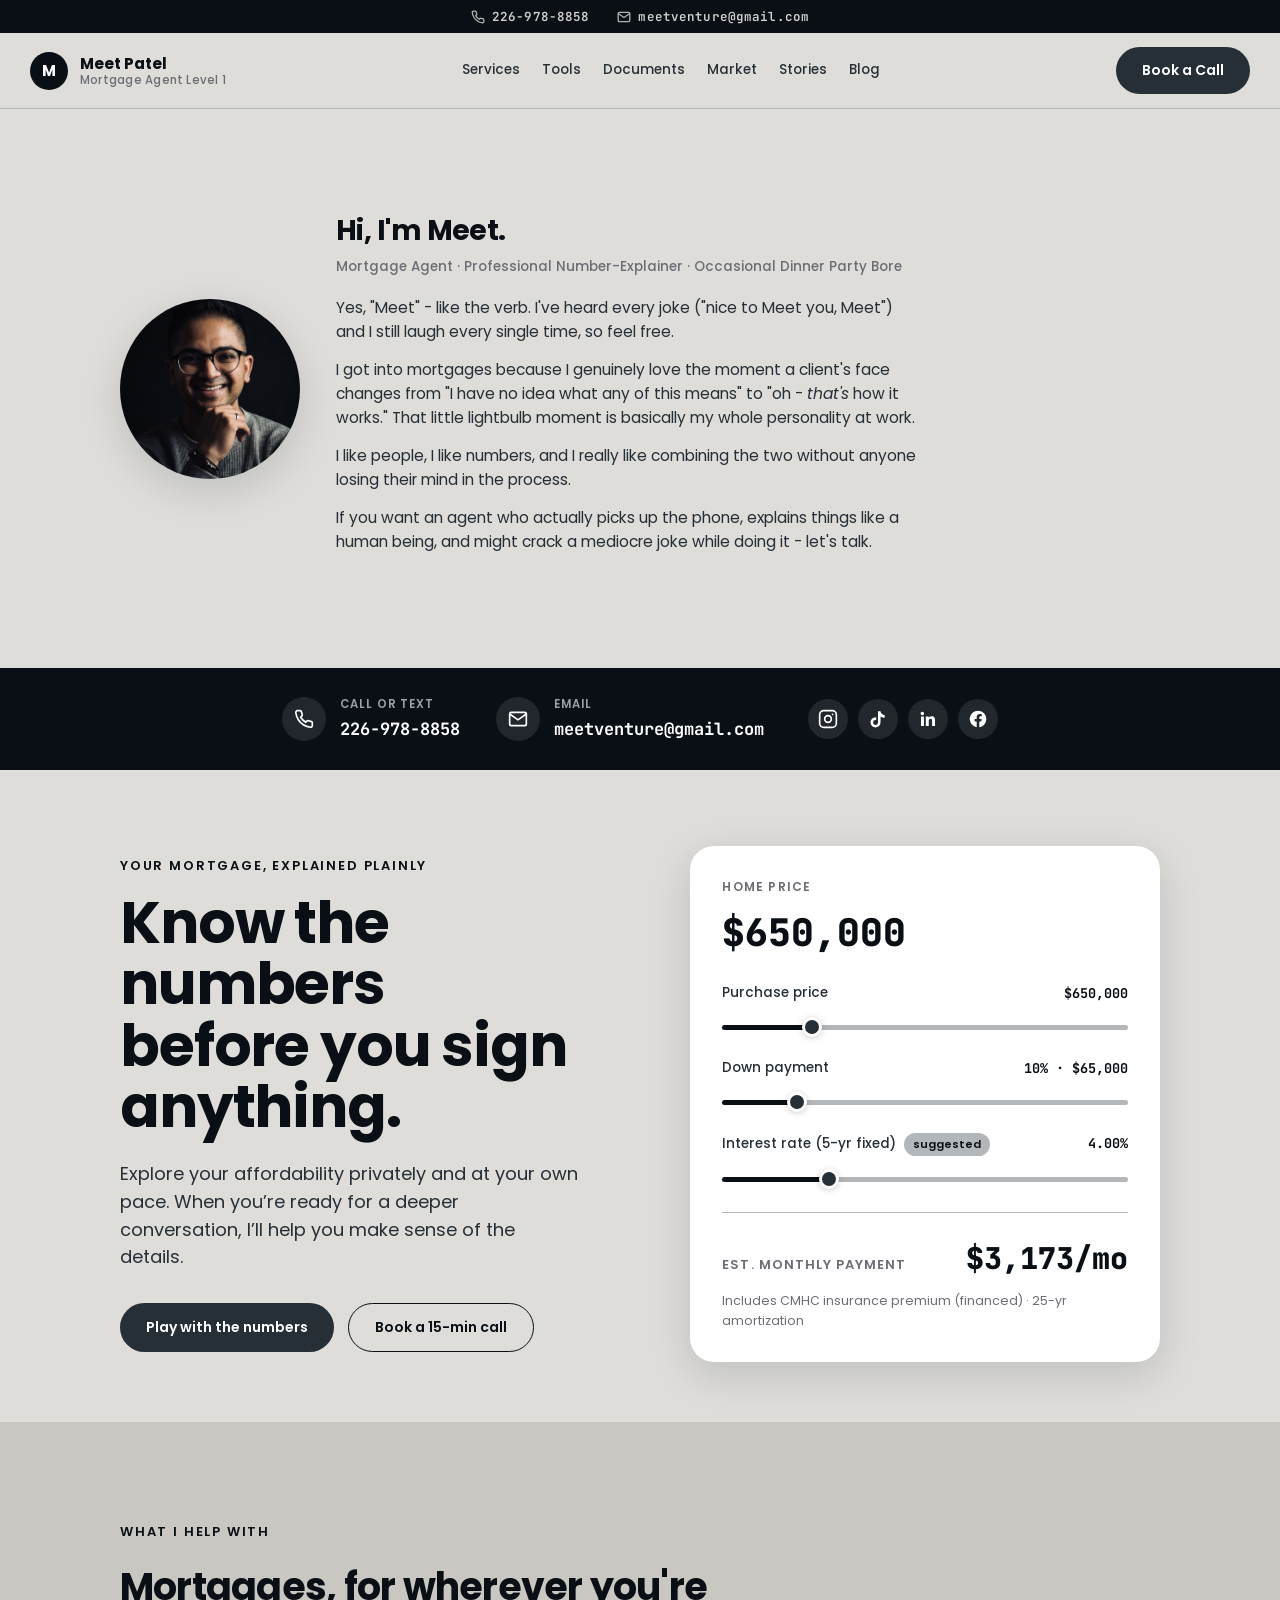
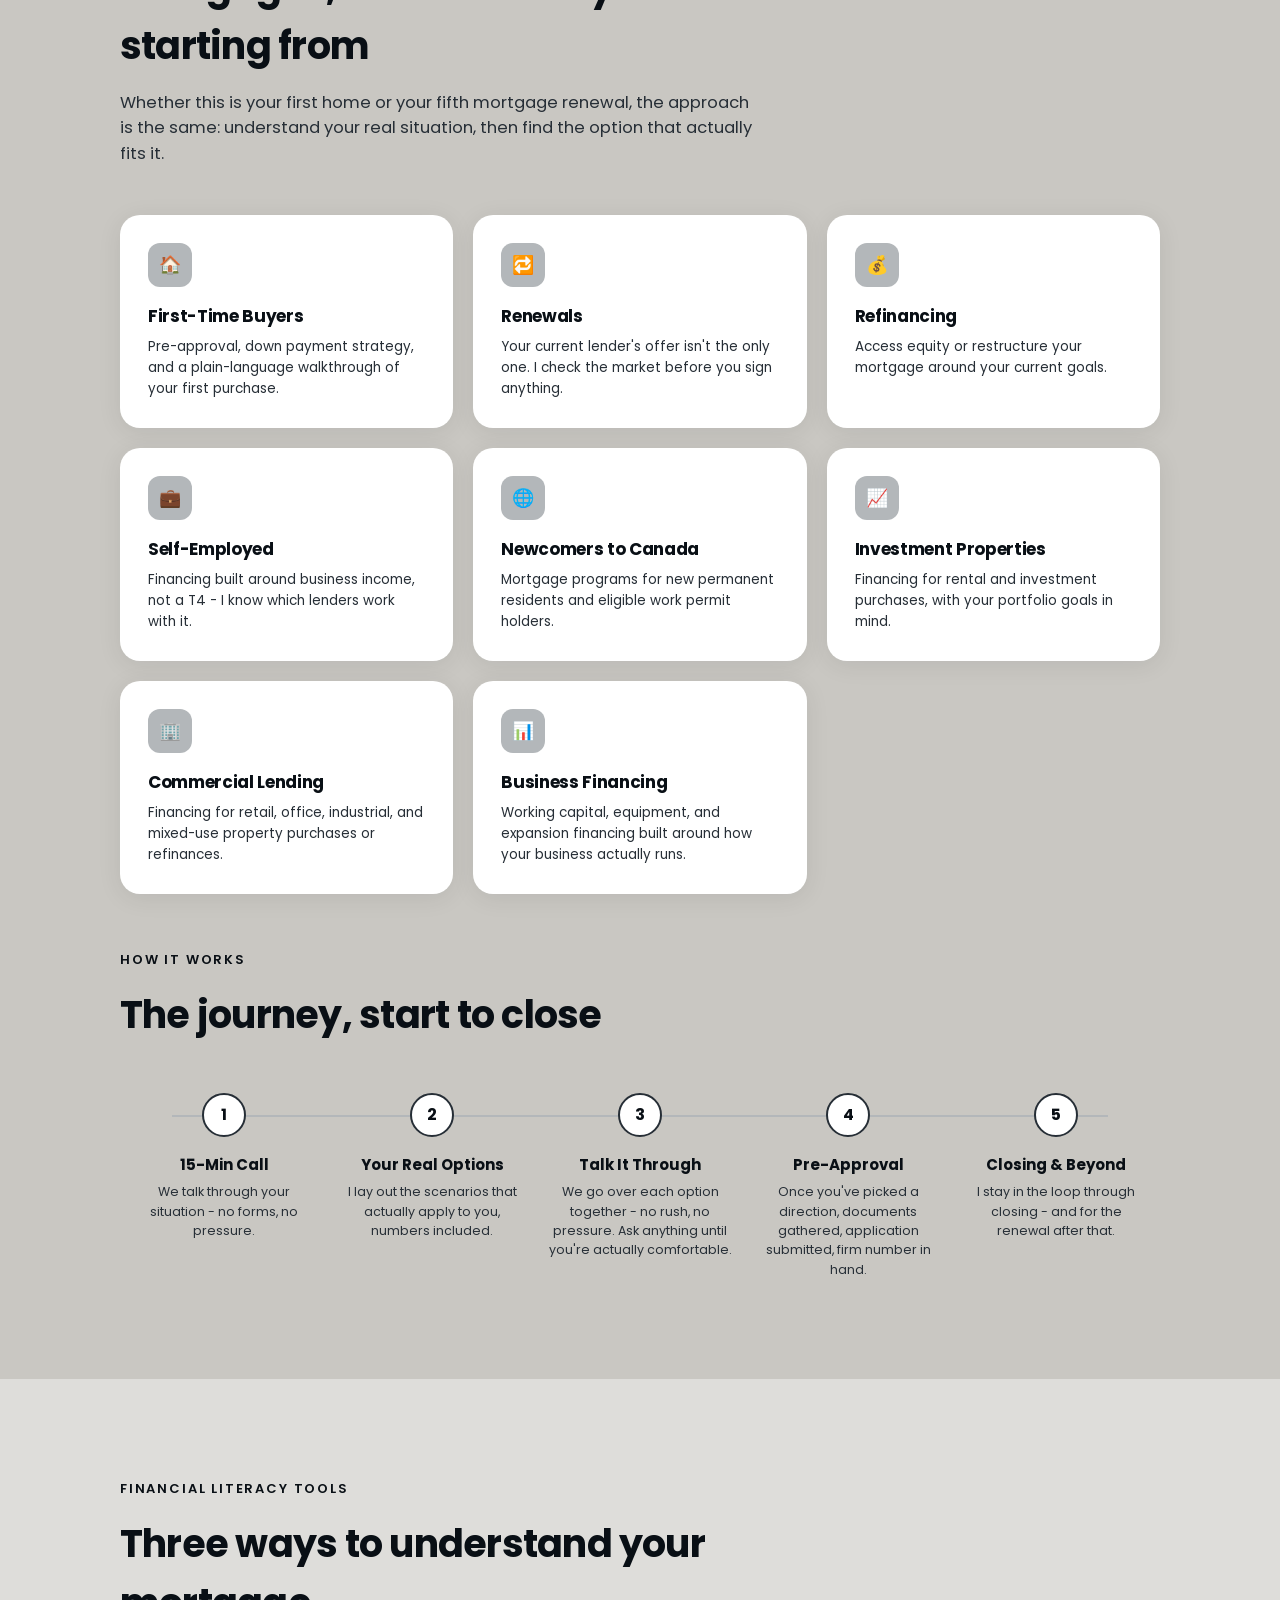
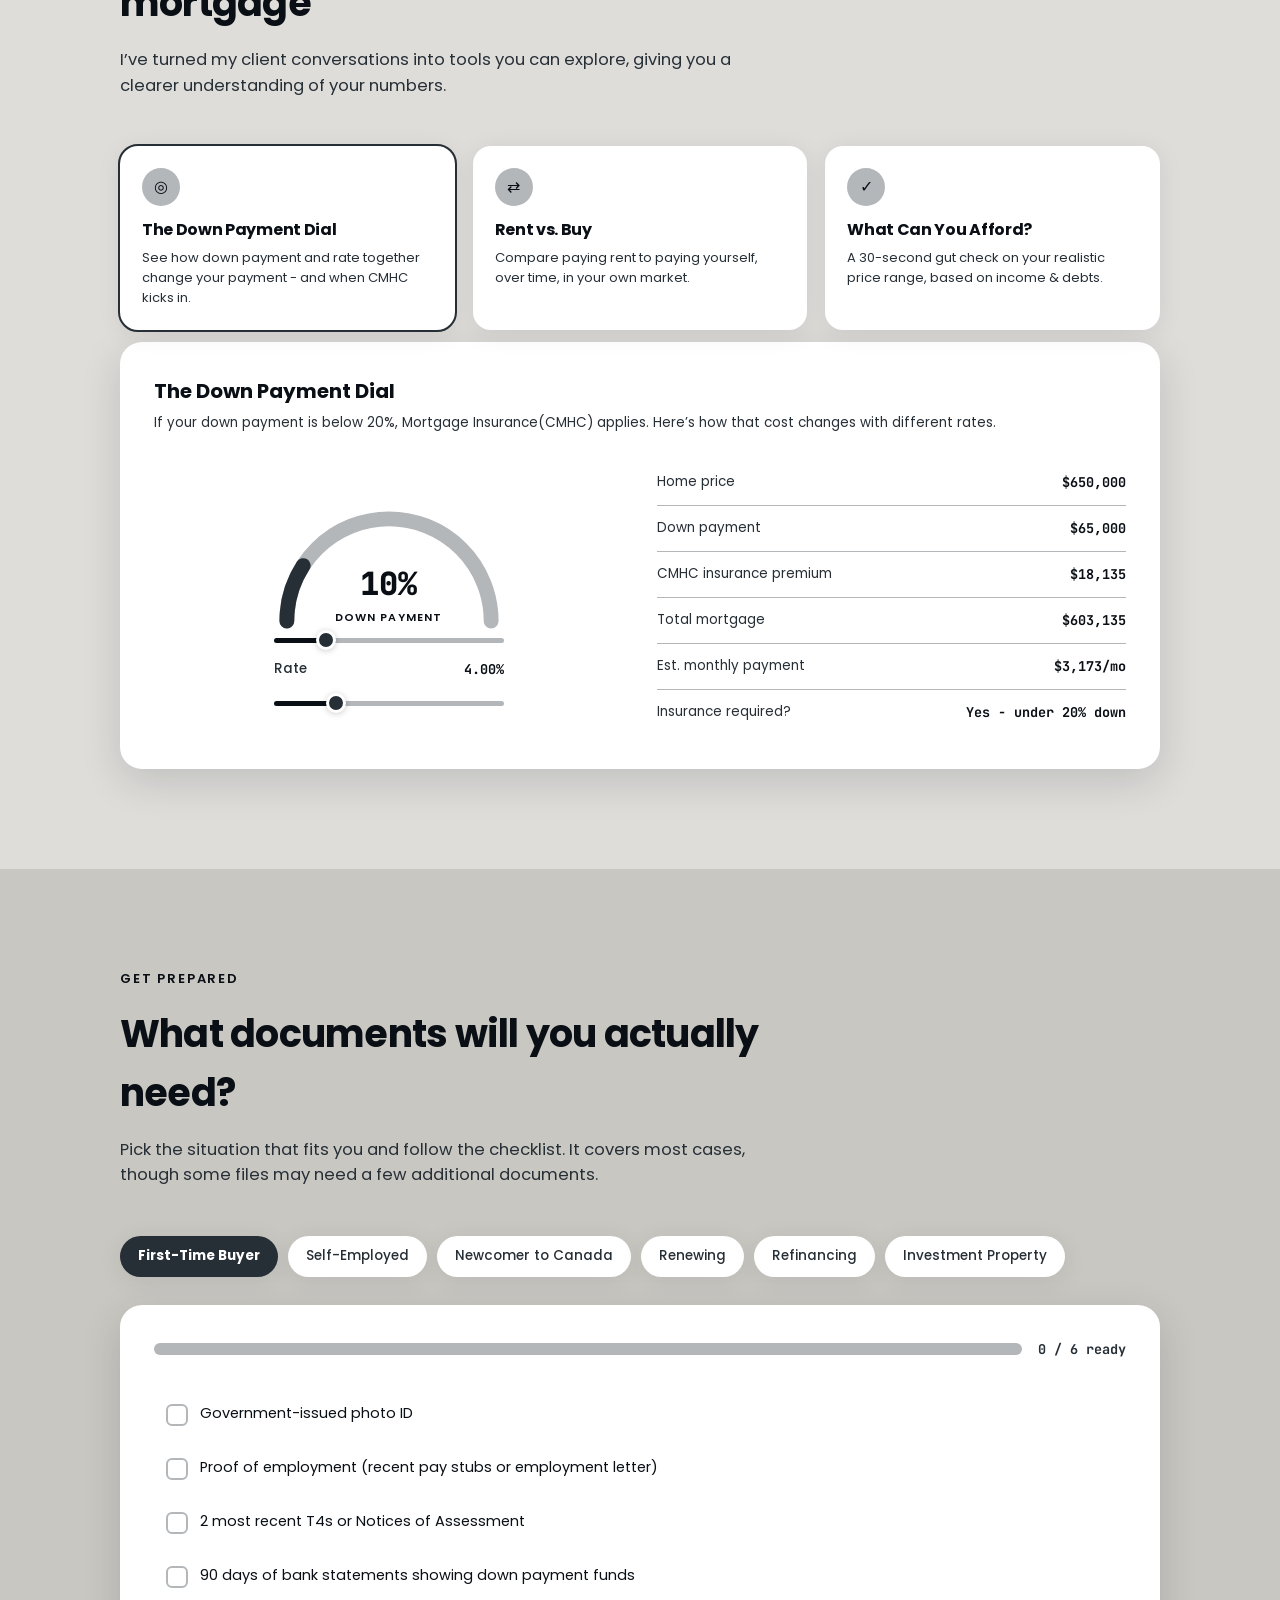
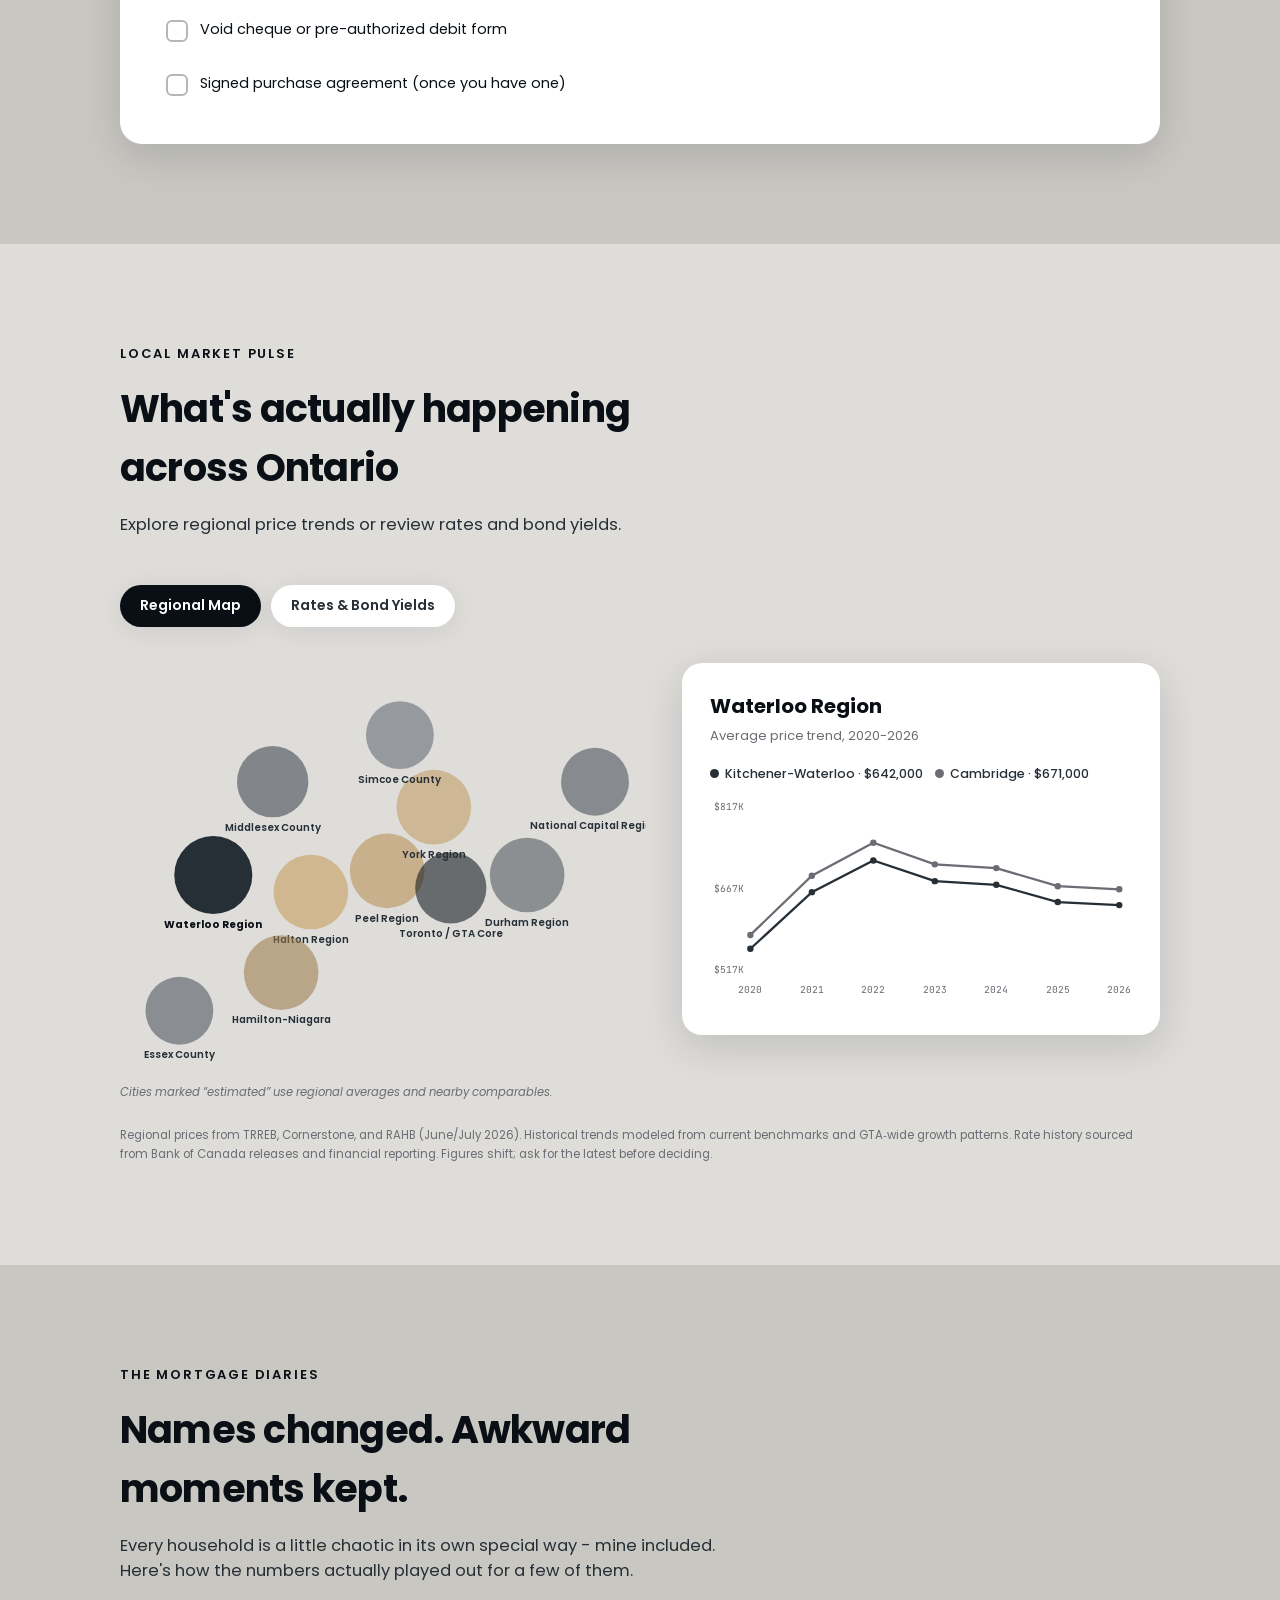
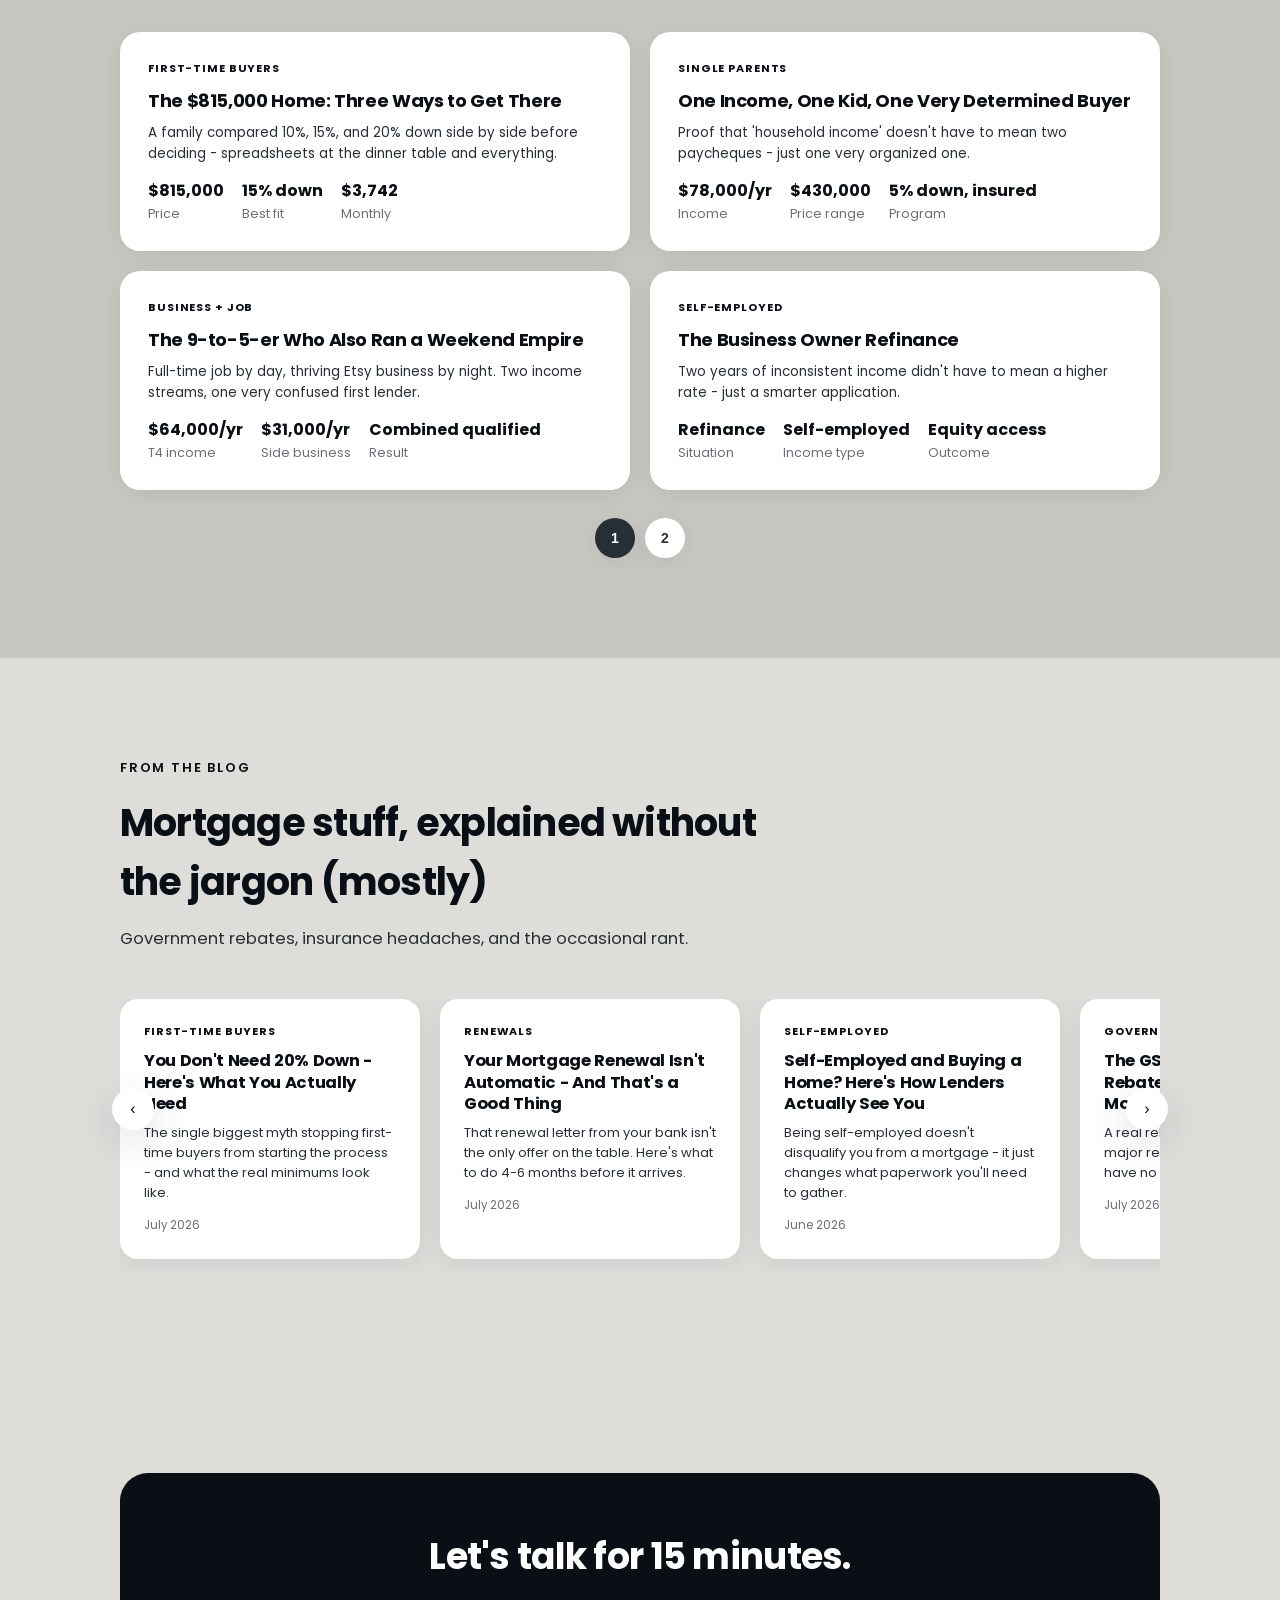
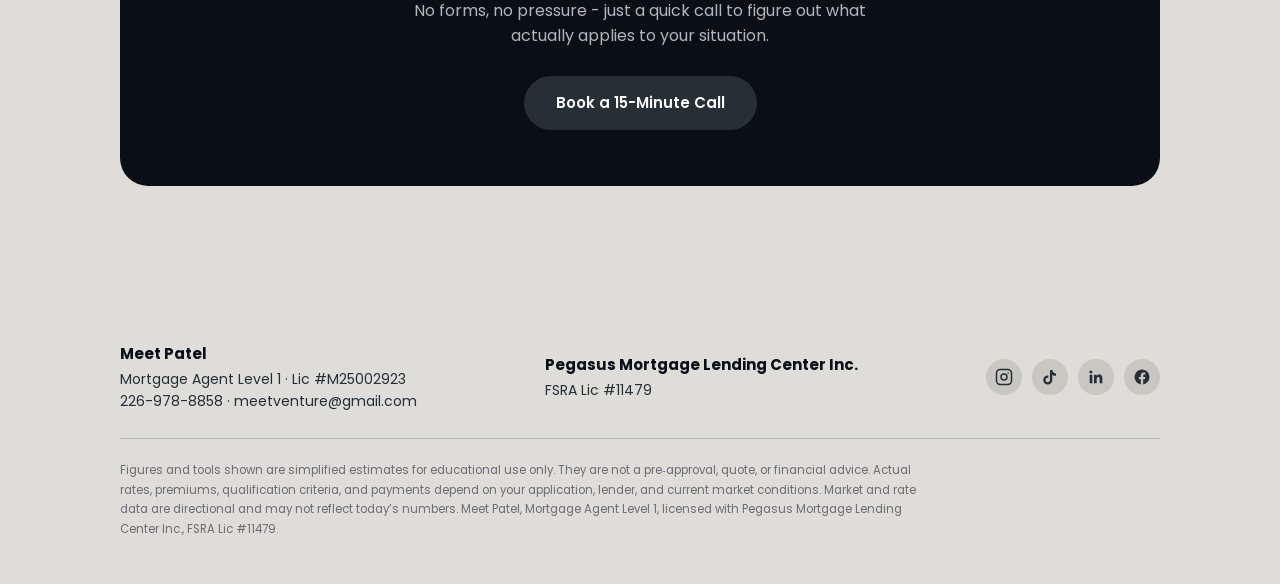
==== commit 5f857aa8: "Add files via upload" ====
--- a/index.html
+++ b/index.html
@@ -1,654 +1,464 @@
 <!DOCTYPE html>
-<html lang="en-CA">
+<html lang="en">
 <head>
 <meta charset="UTF-8">
-<!-- Viewport: without this, phones render at ~980px wide and shrink the page,
-     forcing pinch-zoom. Do not remove. No maximum-scale/user-scalable=no here
-     on purpose - blocking zoom is an accessibility failure. -->
-<meta name="viewport" content="width=device-width, initial-scale=1">
-<meta name="theme-color" content="#090F15">
-<meta name="format-detection" content="telephone=yes">
-
-<title>Mortgage Agent Brampton &amp; GTA | Meet Patel</title>
-<meta name="description" content="Licensed mortgage agent in Brampton serving Mississauga, Toronto and the GTA. Free consultation on renewals, first-time buyers and self-employed mortgages.">
-<link rel="canonical" href="https://meetventure.ca/">
-<meta name="robots" content="index,follow,max-image-preview:large">
-<meta name="author" content="Meet Patel">
-<meta name="geo.region" content="CA-ON">
-<meta name="geo.placename" content="Brampton, Ontario">
-
-<!-- Open Graph / Twitter: controls how the link looks when shared on
-     Facebook, LinkedIn, WhatsApp, iMessage, Slack. Without these you get a
-     blank grey box. -->
-<meta property="og:type" content="website">
-<meta property="og:site_name" content="Meet Patel - Mortgage Agent">
-<meta property="og:locale" content="en_CA">
-<meta property="og:title" content="Meet Patel - Mortgage Agent, Brampton &amp; the GTA">
-<meta property="og:description" content="Licensed mortgage agent in Brampton serving Mississauga, Toronto and the GTA. Free consultation on renewals, first-time buyers and self-employed mortgages.">
-<meta property="og:url" content="https://meetventure.ca/">
-<meta property="og:image" content="https://meetventure.ca/images/image.jpg">
-<meta property="og:image:alt" content="Meet Patel, Mortgage Agent Level 1">
-<meta name="twitter:card" content="summary_large_image">
-<meta name="twitter:title" content="Meet Patel - Mortgage Agent, Brampton &amp; the GTA">
-<meta name="twitter:description" content="Licensed mortgage agent in Brampton serving Mississauga, Toronto and the GTA. Free consultation on renewals, first-time buyers and self-employed mortgages.">
-<meta name="twitter:image" content="https://meetventure.ca/images/image.jpg">
-
-<link rel="preconnect" href="https://fonts.googleapis.com">
-<link rel="preconnect" href="https://fonts.gstatic.com" crossorigin>
-<link rel="stylesheet" href="/style.css">
-<link rel="icon" href="/favicon.svg" type="image/svg+xml">
-<link rel="apple-touch-icon" href="/images/image.jpg">
-
-<!-- Structured data: tells Google exactly who you are, where you serve, and
-     (on service pages) your FAQs, which can earn expanded search results. -->
-<script type="application/ld+json">
-{
-  "@context": "https://schema.org",
-  "@graph": [
-    {
-      "@type": "FinancialService",
-      "@id": "https://meetventure.ca/#business",
-      "name": "Meet Patel - Mortgage Agent",
-      "description": "Licensed Mortgage Agent Level 1 serving Brampton, Mississauga, Toronto and the Greater Toronto Area. Renewals, first-time buyers, self-employed and newcomer mortgages.",
-      "url": "https://meetventure.ca",
-      "telephone": "+12269788858",
-      "email": "meetventure@gmail.com",
-      "image": "https://meetventure.ca/images/image.jpg",
-      "priceRange": "Free consultation",
-      "areaServed": [
-        {
-          "@type": "City",
-          "name": "Brampton"
-        },
-        {
-          "@type": "City",
-          "name": "Mississauga"
-        },
-        {
-          "@type": "City",
-          "name": "Toronto"
-        },
-        {
-          "@type": "City",
-          "name": "Caledon"
-        },
-        {
-          "@type": "City",
-          "name": "Milton"
-        },
-        {
-          "@type": "City",
-          "name": "Oakville"
-        },
-        {
-          "@type": "City",
-          "name": "Kitchener"
-        },
-        {
-          "@type": "City",
-          "name": "Waterloo"
-        },
-        {
-          "@type": "City",
-          "name": "Cambridge"
-        },
-        {
-          "@type": "City",
-          "name": "Hamilton"
-        },
-        {
-          "@type": "City",
-          "name": "Burlington"
-        },
-        {
-          "@type": "City",
-          "name": "Oshawa"
-        }
-      ],
-      "parentOrganization": {
-        "@type": "Organization",
-        "name": "Pegasus Mortgage Lending Center Inc.",
-        "identifier": "FSRA Licence #11479"
-      },
-      "sameAs": [
-        "https://instagram.com/meetventure",
-        "https://tiktok.com/@meetventure",
-        "https://linkedin.com/in/meetventurefinance",
-        "https://facebook.com/meetventure"
-      ]
-    },
-    {
-      "@type": "Person",
-      "@id": "https://meetventure.ca/#person",
-      "name": "Meet Patel",
-      "jobTitle": "Mortgage Agent Level 1",
-      "identifier": "FSRA Licence #M25002923",
-      "telephone": "+12269788858",
-      "email": "meetventure@gmail.com",
-      "worksFor": {
-        "@type": "Organization",
-        "name": "Pegasus Mortgage Lending Center Inc."
-      },
-      "url": "https://meetventure.ca"
-    },
-    {
-      "@type": "WebPage",
-      "@id": "https://meetventure.ca/#webpage",
-      "url": "https://meetventure.ca/",
-      "name": "Mortgage Agent Brampton & GTA | Meet Patel",
-      "description": "Licensed mortgage agent in Brampton serving Mississauga, Toronto and the GTA. Free consultation on renewals, first-time buyers and self-employed mortgages.",
-      "isPartOf": {
-        "@type": "WebSite",
-        "@id": "https://meetventure.ca/#website",
-        "name": "Meet Patel - Mortgage Agent",
-        "url": "https://meetventure.ca"
-      },
-      "about": {
-        "@id": "https://meetventure.ca/#business"
-      },
-      "inLanguage": "en-CA"
-    },
-    {
-      "@type": "BreadcrumbList",
-      "itemListElement": [
-        {
-          "@type": "ListItem",
-          "position": 1,
-          "name": "Home",
-          "item": "https://meetventure.ca/"
-        }
-      ]
-    },
-    {
-      "@type": "FAQPage",
-      "mainEntity": [
-        {
-          "@type": "Question",
-          "name": "Do I have to renew my mortgage with my current bank?",
-          "acceptedAnswer": {
-            "@type": "Answer",
-            "text": "No. You can move your mortgage to a different lender at renewal. Since a policy change in November 2024, a straight switch - same balance, same amortization - generally does not require you to pass the federal stress test again, which used to keep many people locked in with their existing lender."
-          }
-        },
-        {
-          "@type": "Question",
-          "name": "How much down payment do I need to buy a home in Ontario?",
-          "acceptedAnswer": {
-            "@type": "Answer",
-            "text": "The minimum is 5% on the first $500,000 of the purchase price, with a higher percentage required on the portion above that, and 20% is generally required to avoid mortgage default insurance. Under 20% down, CMHC or a private insurer premium applies and is usually added to your mortgage."
-          }
-        },
-        {
-          "@type": "Question",
-          "name": "What does a mortgage agent cost me?",
-          "acceptedAnswer": {
-            "@type": "Answer",
-            "text": "For most standard residential mortgages, the lender pays the brokerage, so there is typically no direct fee to you. If any fee would ever apply to your situation, it must be disclosed to you in writing before you commit to anything."
-          }
-        },
-        {
-          "@type": "Question",
-          "name": "Which areas do you serve?",
-          "acceptedAnswer": {
-            "@type": "Answer",
-            "text": "Brampton, Mississauga, Toronto and the wider GTA, plus Kitchener-Waterloo-Cambridge, Hamilton-Burlington, Halton, York, Durham and Niagara. Licensed across Ontario."
-          }
-        }
-      ]
-    }
-  ]
-}
-</script>
+<!-- Viewport tag: without this, iPhones and Android phones render the page
+     at desktop width (~980px) and shrink it to fit, forcing users to pinch-
+     zoom to read anything. This tells mobile browsers to use the phone's
+     actual screen width instead. Don't remove it. -->
+<meta name="viewport" content="width=device-width, initial-scale=1.0"><title>Meet Patel | Mortgage Agent Level 1</title>
+<link rel="stylesheet" href="style.css">
 </head>
 <body>
-<a href="#main" class="sr-only">Skip to main content</a>
-
-<div class="nav-contact-bar">
-  <a href="tel:+12269788858"><svg width="14" height="14" viewBox="0 0 24 24" fill="none" stroke="currentColor" stroke-width="2.2" aria-hidden="true"><path d="M22 16.92v3a2 2 0 0 1-2.18 2 19.79 19.79 0 0 1-8.63-3.07 19.5 19.5 0 0 1-6-6 19.79 19.79 0 0 1-3.07-8.67A2 2 0 0 1 4.11 2h3a2 2 0 0 1 2 1.72c.127.96.362 1.903.7 2.81a2 2 0 0 1-.45 2.11L8.09 9.91a16 16 0 0 0 6 6l1.27-1.27a2 2 0 0 1 2.11-.45c.907.338 1.85.573 2.81.7A2 2 0 0 1 22 16.92z"/></svg>226-978-8858</a>
-  <a href="mailto:meetventure@gmail.com"><svg width="14" height="14" viewBox="0 0 24 24" fill="none" stroke="currentColor" stroke-width="2.2" aria-hidden="true"><path d="M22 6l-10 7L2 6"/><rect x="2" y="4" width="20" height="16" rx="2"/></svg>meetventure@gmail.com</a>
-</div>
-
-<nav class="site-nav" aria-label="Main navigation">
-  <div class="wrap nav-row">
-    <a class="brand" href="/" aria-label="Meet Patel - home">
-      <span class="brand-mark" aria-hidden="true">M</span>
-      <span class="brand-text">
-        <span class="name">Meet Patel</span>
-        <span class="role">Mortgage Agent Level 1</span>
-      </span>
+
+<!-- ================= NAV =================
+     On phones (below 920px), .links is hidden and this hamburger button
+     (.nav-toggle) shows instead. Clicking it calls toggleMobileNav() in
+     script.js, which slides the same links down as a full-width mobile
+     menu (#mobile-nav). Add/remove/rename a link in BOTH .links and
+     #mobile-nav below - they're separate elements so desktop and mobile
+     nav stay in sync manually.
+
+     .nav-contact-bar is the thin strip above the main nav row showing the
+     phone number and email as tap-to-call/email links (tel: and mailto:
+     hrefs - these work as one-tap actions on every phone, no app needed).
+     It's included on both desktop and mobile so contact info is always
+     visible near the top, per client request to make it hard to miss. -->
+<nav>
+  <div class="nav-contact-bar">
+    <a href="tel:+12269788858" class="nav-contact-item">
+      <svg width="14" height="14" viewBox="0 0 24 24" fill="none" stroke="currentColor" stroke-width="2.2"><path d="M22 16.92v3a2 2 0 0 1-2.18 2 19.79 19.79 0 0 1-8.63-3.07 19.5 19.5 0 0 1-6-6 19.79 19.79 0 0 1-3.07-8.67A2 2 0 0 1 4.11 2h3a2 2 0 0 1 2 1.72c.127.96.362 1.903.7 2.81a2 2 0 0 1-.45 2.11L8.09 9.91a16 16 0 0 0 6 6l1.27-1.27a2 2 0 0 1 2.11-.45c.907.338 1.85.573 2.81.7A2 2 0 0 1 22 16.92z"/></svg>
+      226-978-8858
     </a>
-    <div class="nav-links">
-      <a href="/mortgage-renewal-ontario/">Renewals</a>
-      <a href="/first-time-home-buyer-ontario/">First-Time Buyers</a>
-      <a href="/self-employed-mortgage/">Self-Employed</a>
-      <a href="/pre-construction-mortgage/">Pre-Construction</a>
-      <a href="/mortgage-affordability-calculator/">Calculators</a>
-    </div>
-    <a class="btn gold nav-cta" href="#book">Book a Call</a>
-    <button class="nav-toggle" id="nav-toggle" aria-label="Open menu"
-            aria-expanded="false" aria-controls="mobile-nav">
+    <a href="mailto:meetventure@gmail.com" class="nav-contact-item">
+      <svg width="14" height="14" viewBox="0 0 24 24" fill="none" stroke="currentColor" stroke-width="2.2"><path d="M4 4h16v16H4z" opacity="0"/><path d="M22 6l-10 7L2 6"/><rect x="2" y="4" width="20" height="16" rx="2"/></svg>
+      meetventure@gmail.com
+    </a>
+  </div>
+  <div class="wrap">
+    <div class="brand">
+      <span class="brand-mark">M</span>
+      <span class="brand-text"><span class="name">Meet Patel</span><span class="role">Mortgage Agent Level 1</span></span>
+    </div>
+    <div class="links">
+      <a href="#services">Services</a>
+      <a href="#tools">Tools</a>
+      <a href="#documents">Documents</a>
+      <a href="#market">Market</a>
+      <a href="#cases">Stories</a>
+      <a href="#blog">Blog</a>
+    </div>
+    <button class="btn gold nav-book-btn" onclick="document.getElementById('book').scrollIntoView({behavior:'smooth'})">Book a Call</button>
+    <button class="nav-toggle" id="nav-toggle" aria-label="Open menu" aria-expanded="false" onclick="toggleMobileNav()">
       <span></span><span></span><span></span>
     </button>
   </div>
   <div class="mobile-nav" id="mobile-nav">
-    <div class="mn-contact">
-      <a href="tel:+12269788858"><svg width="14" height="14" viewBox="0 0 24 24" fill="none" stroke="currentColor" stroke-width="2.2" aria-hidden="true"><path d="M22 16.92v3a2 2 0 0 1-2.18 2 19.79 19.79 0 0 1-8.63-3.07 19.5 19.5 0 0 1-6-6 19.79 19.79 0 0 1-3.07-8.67A2 2 0 0 1 4.11 2h3a2 2 0 0 1 2 1.72c.127.96.362 1.903.7 2.81a2 2 0 0 1-.45 2.11L8.09 9.91a16 16 0 0 0 6 6l1.27-1.27a2 2 0 0 1 2.11-.45c.907.338 1.85.573 2.81.7A2 2 0 0 1 22 16.92z"/></svg>&nbsp;226-978-8858</a>
-      <a href="mailto:meetventure@gmail.com"><svg width="14" height="14" viewBox="0 0 24 24" fill="none" stroke="currentColor" stroke-width="2.2" aria-hidden="true"><path d="M22 6l-10 7L2 6"/><rect x="2" y="4" width="20" height="16" rx="2"/></svg>&nbsp;meetventure@gmail.com</a>
-    </div>
-    <a href="/mortgage-renewal-ontario/">Renewals</a>
-    <a href="/first-time-home-buyer-ontario/">First-Time Buyers</a>
-    <a href="/self-employed-mortgage/">Self-Employed</a>
-    <a href="/pre-construction-mortgage/">Pre-Construction</a>
-    <a href="/mortgage-affordability-calculator/">Calculators</a>
-    <a class="btn gold" href="#book">Book a Call</a>
+    <div class="mobile-nav-contact">
+      <a href="tel:+12269788858">📞 226-978-8858</a>
+      <a href="mailto:meetventure@gmail.com">✉️ meetventure@gmail.com</a>
+    </div>
+    <a href="#services" onclick="closeMobileNav()">Services</a>
+    <a href="#tools" onclick="closeMobileNav()">Tools</a>
+    <a href="#documents" onclick="closeMobileNav()">Documents</a>
+    <a href="#market" onclick="closeMobileNav()">Market</a>
+    <a href="#cases" onclick="closeMobileNav()">Stories</a>
+    <a href="#blog" onclick="closeMobileNav()">Blog</a>
+    <button class="btn gold mobile-nav-cta" onclick="closeMobileNav(); document.getElementById('book').scrollIntoView({behavior:'smooth'})">Book a Call</button>
   </div>
 </nav>
-<main id="main">
+
+<!-- ================= BIO (moved to top per user feedback - visitors meet
+     Meet before the pitch) ================= -->
+<section id="about">
+  <div class="wrap about-grid">
+    <img class="about-photo" src="images/image.jpg" alt="Meet Patel">
+    <div>
+      <h3>Hi, I'm Meet.</h3>
+      <div class="role">Mortgage Agent · Professional Number-Explainer · Occasional Dinner Party Bore</div>
+      <p>Yes, "Meet" - like the verb. I've heard every joke ("nice to Meet you, Meet") and I still laugh every single time, so feel free.</p>
+      <p>I got into mortgages because I genuinely love the moment a client's face changes from "I have no idea what any of this means" to "oh - <em>that's</em> how it works." That little lightbulb moment is basically my whole personality at work.</p>
+      <p>I like people, I like numbers, and I really like combining the two without anyone losing their mind in the process.</p>
+      <p>If you want an agent who actually picks up the phone, explains things like a human being, and might crack a mediocre joke while doing it - let's talk.</p>
+    </div>
+  </div>
+</section>
+
+<!-- ================= DIRECT CONTACT STRIP =================
+     Sits right after the bio, per client request to put contact info
+     "first" - before the pitch, the calculators, anything else. Phone
+     and email are tap-to-call/tap-to-email links (tel: / mailto:), and
+     the social icons link out to each platform. Edit the href values
+     below to update any of these - the icons are inline SVG so no
+     image files to manage or swap out. -->
+<section id="contact-strip">
+  <div class="wrap contact-strip-inner">
+    <a href="tel:+12269788858" class="contact-strip-item">
+      <span class="contact-strip-icon">
+        <svg width="20" height="20" viewBox="0 0 24 24" fill="none" stroke="currentColor" stroke-width="2"><path d="M22 16.92v3a2 2 0 0 1-2.18 2 19.79 19.79 0 0 1-8.63-3.07 19.5 19.5 0 0 1-6-6 19.79 19.79 0 0 1-3.07-8.67A2 2 0 0 1 4.11 2h3a2 2 0 0 1 2 1.72c.127.96.362 1.903.7 2.81a2 2 0 0 1-.45 2.11L8.09 9.91a16 16 0 0 0 6 6l1.27-1.27a2 2 0 0 1 2.11-.45c.907.338 1.85.573 2.81.7A2 2 0 0 1 22 16.92z"/></svg>
+      </span>
+      <span><span class="contact-strip-label">Call or text</span><span class="contact-strip-value mono">226-978-8858</span></span>
+    </a>
+    <a href="mailto:meetventure@gmail.com" class="contact-strip-item">
+      <span class="contact-strip-icon">
+        <svg width="20" height="20" viewBox="0 0 24 24" fill="none" stroke="currentColor" stroke-width="2"><path d="M22 6l-10 7L2 6"/><rect x="2" y="4" width="20" height="16" rx="2"/></svg>
+      </span>
+      <span><span class="contact-strip-label">Email</span><span class="contact-strip-value mono">meetventure@gmail.com</span></span>
+    </a>
+    <div class="contact-strip-social">
+      <a href="https://instagram.com/meetventure/" target="_blank" rel="noopener" aria-label="Instagram">
+        <svg width="20" height="20" viewBox="0 0 24 24" fill="none" stroke="currentColor" stroke-width="2"><rect x="2" y="2" width="20" height="20" rx="5"/><circle cx="12" cy="12" r="4"/><circle cx="17.5" cy="6.5" r="1" fill="currentColor" stroke="none"/></svg>
+      </a>
+      <a href="https://tiktok.com/@meetventure" target="_blank" rel="noopener" aria-label="TikTok">
+        <svg width="20" height="20" viewBox="0 0 24 24" fill="currentColor"><path d="M16.6 5.82c-.9-.78-1.47-1.9-1.6-3.15h-3.03v13.44c0 1.63-1.33 2.96-2.96 2.96a2.96 2.96 0 0 1-2.96-2.96 2.96 2.96 0 0 1 2.96-2.96c.27 0 .53.04.78.1V9.9a6.1 6.1 0 0 0-.78-.05A6.1 6.1 0 0 0 3 16a6.1 6.1 0 0 0 6.01 6.1A6.1 6.1 0 0 0 15.02 16V8.86a8.5 8.5 0 0 0 4.98 1.6V7.4c-1.2 0-2.35-.4-3.4-1.58z"/></svg>
+      </a>
+      <a href="https://linkedin.com/in/meetventurefinance" target="_blank" rel="noopener" aria-label="LinkedIn">
+        <svg width="20" height="20" viewBox="0 0 24 24" fill="currentColor"><path d="M20.45 20.45h-3.56v-5.57c0-1.33-.02-3.04-1.85-3.04-1.85 0-2.14 1.45-2.14 2.94v5.67H9.34V9h3.41v1.56h.05c.48-.9 1.64-1.85 3.38-1.85 3.6 0 4.27 2.37 4.27 5.46v6.28zM5.34 7.43a2.07 2.07 0 1 1 0-4.13 2.07 2.07 0 0 1 0 4.13zM7.12 20.45H3.56V9h3.56v11.45z"/></svg>
+      </a>
+      <a href="https://facebook.com/meetventure/" target="_blank" rel="noopener" aria-label="Facebook">
+        <svg width="20" height="20" viewBox="0 0 24 24" fill="currentColor"><path d="M22 12a10 10 0 1 0-11.56 9.88v-6.99H7.9V12h2.54V9.8c0-2.5 1.49-3.89 3.78-3.89 1.1 0 2.24.2 2.24.2v2.46H15.2c-1.24 0-1.63.77-1.63 1.56V12h2.78l-.44 2.89h-2.34v6.99A10 10 0 0 0 22 12z"/></svg>
+      </a>
+    </div>
+  </div>
+</section>
+
 <section class="hero">
   <div class="wrap hero-grid">
     <div>
-      <p class="eyebrow">Your mortgage, explained plainly</p>
-      <h1>Know the numbers <span>before you sign anything.</span></h1>
-      <p class="lead">Drag the sliders - price, down payment, even the rate. Watch the real cost of a home
-        move in real time, the same way I break it down for clients before we ever talk paperwork.</p>
+      <div class="eyebrow">Your Mortgage, Explained Plainly</div>
+      <h1>Know the numbers<br><span>before you sign anything.</span></h1>
+      <p class="lead">Explore your affordability privately and at your own pace. When you’re ready for a deeper conversation, I’ll help you make sense of the details.</p>
       <div class="actions">
-        <a class="btn gold" href="#tools">Play with the numbers</a>
-        <a class="btn ghost" href="#book">Book a 15-min call</a>
-      </div>
-    </div>
-
-      <div class="calc-card">
-        <p class="label">Home price</p>
-        <p class="calc-big mono" id="hp-display">$650,000</p>
-
-        <div class="slider-row">
-          <div class="slider-top"><span>Purchase price</span><span class="val mono" id="hp-val">$650,000</span></div>
-          <input type="range" id="hp-slider" min="300000" max="2000000" step="5000" value="650000"
-                 aria-label="Purchase price">
-        </div>
-        <div class="slider-row">
-          <div class="slider-top"><span>Down payment</span><span class="val mono" id="dp-val">10% · $65,000</span></div>
-          <input type="range" id="dp-slider" min="5" max="35" step="1" value="10"
-                 aria-label="Down payment percentage">
-        </div>
-        <div class="slider-row">
-          <div class="slider-top">
-            <span>Interest rate (5-yr fixed)<span class="rate-badge" id="rate-suggested-badge">suggested</span></span>
-            <span class="val mono" id="rate-val">3.99%</span>
-          </div>
-          <input type="range" id="rate-slider" min="3" max="7" step="0.05" value="3.99"
-                 aria-label="Interest rate">
-        </div>
-
-        <div class="calc-result">
-          <span class="l">Est. monthly payment</span>
-          <span class="v mono" id="hero-monthly">$3,187</span>
-        </div>
-        <p class="calc-note" id="hero-cmhc-note">Includes CMHC insurance premium (financed) · 25-yr amortization</p>
-
-        <div class="stat-rows">
-          <div class="stat-row"><span>Down payment</span><strong class="mono" id="hero-down-amt">$65,000</strong></div>
-          <div class="stat-row"><span>CMHC insurance premium</span><strong class="mono" id="hero-cmhc-amt">$18,135</strong></div>
-          <div class="stat-row"><span>Total mortgage</span><strong class="mono" id="hero-total-mortgage">$603,135</strong></div>
-        </div>
-      </div>
-
-  </div>
-</section>
-
-<section id="about" class="alt">
-  <div class="wrap">
-    <div class="hero-grid">
-      <div>
-        <img src="/images/image.jpg" alt="Meet Patel, Mortgage Agent Level 1 in Brampton, Ontario"
-             width="843" height="1180" loading="eager"
-             style="width:min(220px,50vw);border-radius:50%;aspect-ratio:1;object-fit:cover;box-shadow:var(--shadow-lg)">
-      </div>
-      <div class="prose">
-        <h2>Hi, I'm Meet - a mortgage agent in Brampton serving the GTA</h2>
-        <p>Yes, "Meet" - like the verb. I've heard every joke ("nice to Meet you, Meet") and I still laugh
-          every single time, so feel free.</p>
-        <p>I got into mortgages because I love the moment a client's face changes from "I have no idea what
-          any of this means" to "oh - <em>that's</em> how it works." That little lightbulb moment is
-          basically my whole personality at work.</p>
-        <p>I like people, I like numbers, and I really like combining the two without anyone losing their
-          mind in the process. If you want an agent who actually picks up the phone and explains things
-          like a human being, let's talk.</p>
-        <p><strong>Mortgage Agent Level 1 · Licence #M25002923 · Pegasus Mortgage Lending Center Inc. (FSRA #11479)</strong></p>
-      </div>
-    </div>
-  </div>
-</section>
-
-<section id="services">
-  <div class="wrap">
-    <div class="sec-head">
-      <p class="eyebrow">What I help with</p>
+        <button class="btn gold" onclick="document.getElementById('tools').scrollIntoView({behavior:'smooth'})">Play with the numbers</button>
+        <button class="btn ghost" onclick="document.getElementById('book').scrollIntoView({behavior:'smooth'})">Book a 15-min call</button>
+      </div>
+    </div>
+
+    <div class="ticker-card">
+      <div class="label">Home Price</div>
+      <div class="ticker-price mono" id="hp-display">$650,000</div>
+
+      <div class="slider-row">
+        <div class="slider-top"><span>Purchase price</span><span class="val mono" id="hp-val">$650,000</span></div>
+        <input type="range" id="hp-slider" min="300000" max="2000000" step="5000" value="650000">
+      </div>
+      <div class="slider-row">
+        <div class="slider-top"><span>Down payment</span><span class="val mono" id="dp-val">10% · $65,000</span></div>
+        <input type="range" id="dp-slider" min="5" max="35" step="1" value="10">
+      </div>
+      <div class="slider-row">
+        <div class="slider-top"><span>Interest rate (5-yr fixed)<span class="rate-badge" id="rate-suggested-badge">suggested</span></span><span class="val mono" id="rate-val">3.99%</span></div>
+        <input type="range" id="rate-slider" min="3.00" max="7.00" step="0.05" value="3.99">
+      </div>
+
+      <div class="ticker-result">
+        <div><div class="l">Est. Monthly Payment</div></div>
+        <div class="v mono" id="hero-monthly">$3,187</div>
+      </div>
+      <div class="ticker-sub" id="hero-cmhc-note">Includes CMHC insurance premium (financed) · 25-yr amortization</div>
+    </div>
+  </div>
+</section>
+
+<!-- ================= SERVICES & JOURNEY ================= -->
+<section id="services" class="alt">
+  <div class="wrap">
+    <div class="sec-head">
+      <div class="eyebrow">What I Help With</div>
       <h2>Mortgages, for wherever you're starting from</h2>
-      <p>Whether this is your first home or your fifth mortgage renewal, the approach is the same:
-        understand your real situation, then find the option that actually fits it.</p>
-    </div>
-    <div class="grid-auto">
-      <article class="card service-card"><div class="icon" aria-hidden="true">&#127968;</div><h3>First-Time Buyers</h3><p>Pre-approval, down payment strategy, and a plain-language walkthrough of your first purchase.</p></article>
-      <article class="card service-card"><div class="icon" aria-hidden="true">&#128260;</div><h3>Renewals</h3><p>Your current lender's offer isn't the only one. I check the market before you sign anything.</p></article>
-      <article class="card service-card"><div class="icon" aria-hidden="true">&#128176;</div><h3>Refinancing</h3><p>Access equity or restructure your mortgage around your current goals.</p></article>
-      <article class="card service-card"><div class="icon" aria-hidden="true">&#128188;</div><h3>Self-Employed</h3><p>Financing built around business income, not just a T4 - I know which lenders work with it.</p></article>
-      <article class="card service-card"><div class="icon" aria-hidden="true">&#127760;</div><h3>Newcomers to Canada</h3><p>Mortgage programs for new permanent residents and eligible work permit holders.</p></article>
-      <article class="card service-card"><div class="icon" aria-hidden="true">&#128200;</div><h3>Investment Properties</h3><p>Financing for rental and investment purchases, with your portfolio goals in mind.</p></article>
-      <article class="card service-card"><div class="icon" aria-hidden="true">&#127970;</div><h3>Commercial Lending</h3><p>Retail, office, industrial and mixed-use property purchases or refinances.</p></article>
-      <article class="card service-card"><div class="icon" aria-hidden="true">&#128202;</div><h3>Business Financing</h3><p>Working capital, equipment and expansion financing built around how your business runs.</p></article>
-    </div>
-  </div>
-</section>
-
-<section class="alt">
-  <div class="wrap">
-    <div class="sec-head">
-      <p class="eyebrow">How it works</p>
+      <p>Whether this is your first home or your fifth mortgage renewal, the approach is the same: understand your real situation, then find the option that actually fits it.</p>
+    </div>
+    <div class="services-grid">
+      <div class="service-card"><div class="icon">&#127968;</div><h3>First-Time Buyers</h3><p>Pre-approval, down payment strategy, and a plain-language walkthrough of your first purchase.</p></div>
+      <div class="service-card"><div class="icon">&#128257;</div><h3>Renewals</h3><p>Your current lender's offer isn't the only one. I check the market before you sign anything.</p></div>
+      <div class="service-card"><div class="icon">&#128176;</div><h3>Refinancing</h3><p>Access equity or restructure your mortgage around your current goals.</p></div>
+      <div class="service-card"><div class="icon">&#128188;</div><h3>Self-Employed</h3><p>Financing built around business income, not a T4 - I know which lenders work with it.</p></div>
+      <div class="service-card"><div class="icon">&#127760;</div><h3>Newcomers to Canada</h3><p>Mortgage programs for new permanent residents and eligible work permit holders.</p></div>
+      <div class="service-card"><div class="icon">&#128200;</div><h3>Investment Properties</h3><p>Financing for rental and investment purchases, with your portfolio goals in mind.</p></div>
+      <div class="service-card"><div class="icon">&#127970;</div><h3>Commercial Lending</h3><p>Financing for retail, office, industrial, and mixed-use property purchases or refinances.</p></div>
+      <div class="service-card"><div class="icon">&#128202;</div><h3>Business Financing</h3><p>Working capital, equipment, and expansion financing built around how your business actually runs.</p></div>
+    </div>
+
+    <div class="sec-head">
+      <div class="eyebrow">How It Works</div>
       <h2>The journey, start to close</h2>
     </div>
-    <div class="journey">
+    <div class="journey-row">
       <div class="journey-step"><div class="journey-num">1</div><h4>15-Min Call</h4><p>We talk through your situation - no forms, no pressure.</p></div>
       <div class="journey-step"><div class="journey-num">2</div><h4>Your Real Options</h4><p>I lay out the scenarios that actually apply to you, numbers included.</p></div>
-      <div class="journey-step"><div class="journey-num">3</div><h4>Talk It Through</h4><p>We go over each option together - no rush, no pressure to decide on the spot.</p></div>
-      <div class="journey-step"><div class="journey-num">4</div><h4>Pre-Approval</h4><p>Once you've picked a direction: documents gathered, application submitted, firm number in hand.</p></div>
-      <div class="journey-step"><div class="journey-num">5</div><h4>Closing &amp; Beyond</h4><p>I stay in the loop through closing - and for the renewal after that.</p></div>
-    </div>
-  </div>
-</section>
-
+      <div class="journey-step"><div class="journey-num">3</div><h4>Talk It Through</h4><p>We go over each option together - no rush, no pressure. Ask anything until you're actually comfortable.</p></div>
+      <div class="journey-step"><div class="journey-num">4</div><h4>Pre-Approval</h4><p>Once you've picked a direction, documents gathered, application submitted, firm number in hand.</p></div>
+      <div class="journey-step"><div class="journey-num">5</div><h4>Closing & Beyond</h4><p>I stay in the loop through closing - and for the renewal after that.</p></div>
+    </div>
+  </div>
+</section>
+
+<!-- ================= TOOLS (interactive calculators) ================= -->
 <section id="tools">
   <div class="wrap">
     <div class="sec-head">
-      <p class="eyebrow">Financial literacy tools</p>
+      <div class="eyebrow">Financial Literacy Tools</div>
       <h2>Three ways to understand your mortgage</h2>
-      <p>These are the exact conversations I have with clients - turned into something you can play with
-        yourself, before we ever get on a call.</p>
-    </div>
-
-    <div class="tabs" role="tablist" aria-label="Calculators">
-      <button class="tab" data-panel="afford" role="tab" aria-selected="true">What can you afford?</button>
-      <button class="tab" data-panel="rvb" role="tab" aria-selected="false">Rent vs. buy</button>
-    </div>
-
-    <div data-panel-id="afford" role="tabpanel">
-      <div class="grid-2">
-
-      <div class="calc-card">
-        <p class="label">What you could afford</p>
-        <p class="calc-big mono" id="af-max-price">$540,000</p>
-        <p class="calc-note" style="margin-bottom:1.5rem">Estimated maximum purchase price</p>
-
-        <div class="slider-row">
-          <div class="slider-top"><span>Household income (yearly)</span><span class="val mono" id="af-income-val">$110,000</span></div>
-          <input type="range" id="af-income" min="40000" max="350000" step="2500" value="110000" aria-label="Household income">
-        </div>
-        <div class="slider-row">
-          <div class="slider-top"><span>Other monthly debts</span><span class="val mono" id="af-debt-val">$450/mo</span></div>
-          <input type="range" id="af-debt" min="0" max="3000" step="25" value="450" aria-label="Other monthly debt payments">
-        </div>
-        <div class="slider-row">
-          <div class="slider-top"><span>Down payment saved</span><span class="val mono" id="af-down-val">$50,000</span></div>
-          <input type="range" id="af-down" min="10000" max="400000" step="5000" value="50000" aria-label="Down payment saved">
-        </div>
-        <div class="slider-row">
-          <div class="slider-top"><span>Qualifying rate</span><span class="val mono" id="af-rate-val">5.25%</span></div>
-          <input type="range" id="af-rate" min="4" max="8" step="0.05" value="5.25" aria-label="Qualifying rate">
-        </div>
-
-        <div style="height:8px;background:var(--line);border-radius:4px;overflow:hidden;margin:1.25rem 0 .5rem">
-          <div id="af-meter" style="height:100%;width:40%;background:var(--green);transition:width .2s ease"></div>
-        </div>
-        <p class="calc-note">How much of your allowable debt room you're using</p>
-
-        <div class="stat-rows">
-          <div class="stat-row"><span>Max housing budget</span><strong class="mono" id="af-max-housing">$3,575/mo</strong></div>
-          <div class="stat-row"><span>Max mortgage</span><strong class="mono" id="af-max-mortgage">$490,000</strong></div>
-        </div>
-        <p class="calc-note" id="af-bound" style="margin-top:.85rem"></p>
-      </div>
-
-        <div class="prose">
-          <h3>How lenders decide what you can afford</h3>
-          <p>Two ratios do most of the work. <strong>GDS</strong> (gross debt service) looks at housing
-            costs against your income. <strong>TDS</strong> (total debt service) adds your other debts -
-            car loans, credit cards, student loans.</p>
-          <p>The common conventional guidelines are roughly 39% GDS and 44% TDS, though exact thresholds
-            vary by lender and by whether your mortgage is insured.</p>
-          <p>This is why paying down a car loan can sometimes raise your buying power more than saving
-            another few thousand for a down payment.</p>
-        </div>
-      </div>
-    </div>
-
-    <div data-panel-id="rvb" role="tabpanel" hidden>
-      <div class="grid-2">
-
-      <div class="calc-card">
-        <p class="label">Rent vs buy</p>
-        <p class="calc-big mono" id="rvb-equity">$0</p>
-        <p class="calc-note" style="margin-bottom:1.5rem">Equity you'd have built by the end</p>
-
-        <div class="slider-row">
-          <div class="slider-top"><span>Current rent</span><span class="val mono" id="rvb-rent-val">$2,400/mo</span></div>
-          <input type="range" id="rvb-rent" min="1200" max="4500" step="50" value="2400" aria-label="Current monthly rent">
-        </div>
-        <div class="slider-row">
-          <div class="slider-top"><span>Purchase price</span><span class="val mono" id="rvb-price-val">$650,000</span></div>
-          <input type="range" id="rvb-price" min="300000" max="1500000" step="5000" value="650000" aria-label="Purchase price">
-        </div>
-        <div class="slider-row">
-          <div class="slider-top"><span>Rate</span><span class="val mono" id="rvb-rate-val">4.14%</span></div>
-          <input type="range" id="rvb-rate" min="3" max="7" step="0.05" value="4.14" aria-label="Interest rate">
-        </div>
-        <div class="slider-row">
-          <div class="slider-top"><span>Time horizon</span><span class="val mono" id="rvb-years-val">10 yrs</span></div>
-          <input type="range" id="rvb-years" min="3" max="25" step="1" value="10" aria-label="Years">
-        </div>
-
-        <div class="stat-rows">
-          <div class="stat-row"><span>Your mortgage payment</span><strong class="mono" id="rvb-payment">$3,150/mo</strong></div>
-          <div class="stat-row"><span>Total rent paid</span><strong class="mono" id="rvb-rent-total">$293,760</strong></div>
-          <div class="stat-row"><span>Total ownership carry</span><strong class="mono" id="rvb-own-total">$456,000</strong></div>
-        </div>
-        <p class="calc-note">Assumes 20% down. Ownership carry includes estimated property tax and upkeep. Illustrative, not a forecast.</p>
-      </div>
-
-        <div class="prose">
-          <h3>The honest version of this comparison</h3>
-          <p>Renting isn't "throwing money away" and buying isn't automatically the better financial move.
-            It depends on how long you stay, what happens to prices, and what you'd have done with the
-            money otherwise.</p>
-          <p>What ownership does reliably give you is <strong>forced equity</strong> - a portion of every
-            payment reduces what you owe. Rent builds none.</p>
-          <p>What renting gives you is flexibility and no exposure to a furnace dying in February.</p>
-        </div>
-      </div>
-    </div>
-  </div>
-</section>
-
-<section id="market" class="alt">
-  <div class="wrap">
-    <div class="sec-head">
-      <p class="eyebrow">Where I work</p>
-      <h2>Ontario coverage areas and local price context</h2>
-      <p>Tap a region to see typical price points in that market.</p>
-    </div>
-    <div class="map-grid">
-      <div>
-        <svg id="ontario-map" viewBox="0 0 620 480" role="img"
-             aria-label="Map of Ontario regions served"></svg>
-      </div>
-      <div class="card" id="map-detail"></div>
-    </div>
-    <p class="market-note">Regional figures are directional estimates compiled from board and public
-      reporting and may not reflect current conditions. Cities marked "est." are modelled from regional
-      averages and nearby comparables rather than a confirmed board benchmark. Ask me for current numbers
-      before making a decision.</p>
-
-    <div style="margin-top:clamp(2rem,1.5rem+2vw,3rem)">
-      <h3>Bank of Canada rate history and bond yields</h3>
-      <p class="calc-note" style="margin:.5rem 0 1rem">Tap a legend item to toggle a series.</p>
-      <div class="legend">
-        <button id="legend-boc" type="button"><span class="dot" style="background:var(--ink)"></span>Bank of Canada policy rate</button>
-        <button id="legend-bond" type="button"><span class="dot" style="background:var(--accent)"></span>5-yr bond yield</button>
-      </div>
-      <div class="chart-wrap">
-        <svg id="rate-chart" class="chart" viewBox="0 0 900 340" role="img"
-             aria-label="Chart of Bank of Canada policy rate and 5-year bond yields over time"></svg>
-      </div>
-      <p class="market-note">Rate history compiled from Bank of Canada announcements and financial press
-        reporting. Confirm exact figures at bankofcanada.ca before relying on them.</p>
-    </div>
-  </div>
-</section>
-
-<section id="cases">
-  <div class="wrap">
-    <div class="sec-head">
-      <p class="eyebrow">The Mortgage Diaries</p>
-      <h2>Real situations, real numbers</h2>
-      <p>Dramatizations based on common client scenarios. Details and figures changed.</p>
-    </div>
-    <div class="grid-2" id="case-grid"></div>
-    <div class="pagination" id="case-pagination"></div>
-  </div>
-</section>
-
-<section id="blog" class="alt">
-  <div class="wrap">
-    <div class="sec-head">
-      <p class="eyebrow">From the blog</p>
-      <h2>Mortgage questions, answered plainly</h2>
-    </div>
-    <div class="blog-scroll" id="blog-grid"></div>
-  </div>
-</section>
-</main>
-<section id="faq">
-  <div class="wrap">
-    <div class="sec-head">
-      <p class="eyebrow">Common questions</p>
-      <h2>Questions people actually ask</h2>
-    </div>
-    <div class="faq">
-      <details>
-        <summary>Do I have to renew my mortgage with my current bank?</summary>
-        <div class="faq-body"><p>No. You can move your mortgage to a different lender at renewal. Since a policy change in November 2024, a straight switch - same balance, same amortization - generally does not require you to pass the federal stress test again, which used to keep many people locked in with their existing lender.</p></div>
-      </details>
-      <details>
-        <summary>How much down payment do I need to buy a home in Ontario?</summary>
-        <div class="faq-body"><p>The minimum is 5% on the first $500,000 of the purchase price, with a higher percentage required on the portion above that, and 20% is generally required to avoid mortgage default insurance. Under 20% down, CMHC or a private insurer premium applies and is usually added to your mortgage.</p></div>
-      </details>
-      <details>
-        <summary>What does a mortgage agent cost me?</summary>
-        <div class="faq-body"><p>For most standard residential mortgages, the lender pays the brokerage, so there is typically no direct fee to you. If any fee would ever apply to your situation, it must be disclosed to you in writing before you commit to anything.</p></div>
-      </details>
-      <details>
-        <summary>Which areas do you serve?</summary>
-        <div class="faq-body"><p>Brampton, Mississauga, Toronto and the wider GTA, plus Kitchener-Waterloo-Cambridge, Hamilton-Burlington, Halton, York, Durham and Niagara. Licensed across Ontario.</p></div>
-      </details>
-    </div>
-  </div>
-</section>
-
-<section class="contact-strip" aria-label="Contact">
-  <div class="wrap contact-strip-inner">
-    <a class="cs-item" href="tel:+12269788858">
-      <span class="cs-icon"><svg width="20" height="20" viewBox="0 0 24 24" fill="none" stroke="currentColor" stroke-width="2.2" aria-hidden="true"><path d="M22 16.92v3a2 2 0 0 1-2.18 2 19.79 19.79 0 0 1-8.63-3.07 19.5 19.5 0 0 1-6-6 19.79 19.79 0 0 1-3.07-8.67A2 2 0 0 1 4.11 2h3a2 2 0 0 1 2 1.72c.127.96.362 1.903.7 2.81a2 2 0 0 1-.45 2.11L8.09 9.91a16 16 0 0 0 6 6l1.27-1.27a2 2 0 0 1 2.11-.45c.907.338 1.85.573 2.81.7A2 2 0 0 1 22 16.92z"/></svg></span>
-      <span><span class="cs-label">Call or text</span><span class="cs-value mono">226-978-8858</span></span>
-    </a>
-    <a class="cs-item" href="mailto:meetventure@gmail.com">
-      <span class="cs-icon"><svg width="20" height="20" viewBox="0 0 24 24" fill="none" stroke="currentColor" stroke-width="2.2" aria-hidden="true"><path d="M22 6l-10 7L2 6"/><rect x="2" y="4" width="20" height="16" rx="2"/></svg></span>
-      <span><span class="cs-label">Email</span><span class="cs-value mono">meetventure@gmail.com</span></span>
-    </a>
-    <div class="cs-social">
-      <a href="https://instagram.com/YOUR-HANDLE" target="_blank" rel="noopener" aria-label="Instagram"><svg width="18" height="18" viewBox="0 0 24 24" fill="none" stroke="currentColor" stroke-width="2" aria-hidden="true"><rect x="2" y="2" width="20" height="20" rx="5"/><circle cx="12" cy="12" r="4"/><circle cx="17.5" cy="6.5" r="1" fill="currentColor" stroke="none"/></svg></a>
-      <a href="https://tiktok.com/@YOUR-HANDLE" target="_blank" rel="noopener" aria-label="Tiktok"><svg width="18" height="18" viewBox="0 0 24 24" fill="currentColor" aria-hidden="true"><path d="M16.6 5.82c-.9-.78-1.47-1.9-1.6-3.15h-3.03v13.44c0 1.63-1.33 2.96-2.96 2.96a2.96 2.96 0 0 1-2.96-2.96 2.96 2.96 0 0 1 2.96-2.96c.27 0 .53.04.78.1V9.9a6.1 6.1 0 0 0-.78-.05A6.1 6.1 0 0 0 3 16a6.1 6.1 0 0 0 6.01 6.1A6.1 6.1 0 0 0 15.02 16V8.86a8.5 8.5 0 0 0 4.98 1.6V7.4c-1.2 0-2.35-.4-3.4-1.58z"/></svg></a>
-      <a href="https://linkedin.com/in/YOUR-HANDLE" target="_blank" rel="noopener" aria-label="Linkedin"><svg width="18" height="18" viewBox="0 0 24 24" fill="currentColor" aria-hidden="true"><path d="M20.45 20.45h-3.56v-5.57c0-1.33-.02-3.04-1.85-3.04-1.85 0-2.14 1.45-2.14 2.94v5.67H9.34V9h3.41v1.56h.05c.48-.9 1.64-1.85 3.38-1.85 3.6 0 4.27 2.37 4.27 5.46v6.28zM5.34 7.43a2.07 2.07 0 1 1 0-4.13 2.07 2.07 0 0 1 0 4.13zM7.12 20.45H3.56V9h3.56v11.45z"/></svg></a>
-      <a href="https://facebook.com/YOUR-HANDLE" target="_blank" rel="noopener" aria-label="Facebook"><svg width="18" height="18" viewBox="0 0 24 24" fill="currentColor" aria-hidden="true"><path d="M22 12a10 10 0 1 0-11.56 9.88v-6.99H7.9V12h2.54V9.8c0-2.5 1.49-3.89 3.78-3.89 1.1 0 2.24.2 2.24.2v2.46H15.2c-1.24 0-1.63.77-1.63 1.56V12h2.78l-.44 2.89h-2.34v6.99A10 10 0 0 0 22 12z"/></svg></a>
-    </div>
-  </div>
-</section>
-
+      <p>I’ve turned my client conversations into tools you can explore, giving you a clearer understanding of your numbers.</p>
+    </div>
+
+    <div class="games-grid">
+      <div class="game-tab active" data-panel="dial"><div class="icon">&#9678;</div><h3>The Down Payment Dial</h3><p>See how down payment and rate together change your payment - and when CMHC kicks in.</p></div>
+      <div class="game-tab" data-panel="rvb"><div class="icon">&#8644;</div><h3>Rent vs. Buy</h3><p>Compare paying rent to paying yourself, over time, in your own market.</p></div>
+      <div class="game-tab" data-panel="afford"><div class="icon">&#10003;</div><h3>What Can You Afford?</h3><p>A 30-second gut check on your realistic price range, based on income &amp; debts.</p></div>
+    </div>
+
+    <div class="game-panel active" id="panel-dial">
+      <h4>The Down Payment Dial</h4>
+      <div class="desc">If your down payment is below 20%, Mortgage Insurance(CMHC) applies. Here’s how that cost changes with different rates.</div>
+      <div class="panel-grid">
+        <div class="dial-wrap">
+          <svg width="260" height="190" viewBox="0 0 280 200">
+            <path d="M 30 170 A 110 110 0 1 1 250 170" fill="none" stroke="#B3B7BA" stroke-width="16" stroke-linecap="round"/>
+            <path id="dial-arc" d="M 30 170 A 110 110 0 1 1 250 170" fill="none" stroke="#262E36" stroke-width="16" stroke-linecap="round" stroke-dasharray="0 600"/>
+          </svg>
+          <div class="dial-readout">
+            <div class="big mono" id="dial-pct">10%</div>
+            <div class="small">down payment</div>
+          </div>
+          <input type="range" id="dial-slider" min="5" max="30" step="1" value="10" style="width:230px; margin-top:12px;">
+          <div class="slider-row" style="width:230px; margin-top:16px;">
+            <div class="slider-top"><span>Rate</span><span class="val mono" id="dial-rate-val">3.99%</span></div>
+            <input type="range" id="dial-rate-slider" min="3.00" max="7.00" step="0.05" value="3.99">
+          </div>
+        </div>
+        <div>
+          <div class="stat-line"><span class="l">Home price</span><span class="v mono" id="dial-price">$650,000</span></div>
+          <div class="stat-line"><span class="l">Down payment</span><span class="v mono" id="dial-down">$65,000</span></div>
+          <div class="stat-line"><span class="l">CMHC insurance premium</span><span class="v mono gold" id="dial-cmhc">$21,073</span></div>
+          <div class="stat-line"><span class="l">Total mortgage</span><span class="v mono" id="dial-total">$606,073</span></div>
+          <div class="stat-line"><span class="l">Est. monthly payment</span><span class="v mono gold" id="dial-monthly">$3,148</span></div>
+          <div class="stat-line"><span class="l">Insurance required?</span><span class="v mono" id="dial-required">Yes - under 20% down</span></div>
+        </div>
+      </div>
+    </div>
+
+    <div class="game-panel" id="panel-rvb">
+      <h4>Rent vs. Buy, Over Time</h4>
+      <div class="desc">Renting and Buying shape your financial future differently. This helps you visualize how each path grows - or doesn’t - over time.</div>
+      <div class="panel-grid">
+        <div>
+          <div class="slider-row">
+            <div class="slider-top"><span>Monthly rent today</span><span class="val mono" id="rvb-rent-val">$2,400</span></div>
+            <input type="range" id="rvb-rent" min="1200" max="4500" step="50" value="2400">
+          </div>
+          <div class="slider-row">
+            <div class="slider-top"><span>Comparable home price</span><span class="val mono" id="rvb-price-val">$650,000</span></div>
+            <input type="range" id="rvb-price" min="300000" max="1500000" step="5000" value="650000">
+          </div>
+          <div class="slider-row">
+            <div class="slider-top"><span>Rate (5-yr fixed)</span><span class="val mono" id="rvb-rate-val">4.14%</span></div>
+            <input type="range" id="rvb-rate" min="3.00" max="7.00" step="0.05" value="4.14">
+          </div>
+          <div class="slider-row">
+            <div class="slider-top"><span>Years from now</span><span class="val mono" id="rvb-years-val">10 years</span></div>
+            <input type="range" id="rvb-years" min="3" max="25" step="1" value="10">
+          </div>
+          <div class="ticker-sub">Assumes 3% growth, 20% down, and a 25‑year amortization. Maintenance, closing costs, and opportunity cost are not factored in.</div>
+        </div>
+        <div>
+          <div class="rvb-bars">
+            <div class="rvb-col"><div class="rvb-val mono" id="rvb-buy-val">$0</div><div class="rvb-bar buy" id="rvb-buy-bar" style="height:10%"></div><div class="rvb-label">Equity Built (Buy)</div></div>
+            <div class="rvb-col"><div class="rvb-val mono" id="rvb-rent-total">$0</div><div class="rvb-bar rent" id="rvb-rent-bar" style="height:10%"></div><div class="rvb-label">Total Rent Paid</div></div>
+          </div>
+          <div class="ticker-sub" id="rvb-summary" style="text-align:center; margin-top:10px; color:var(--gold-deep); font-weight:600;"></div>
+        </div>
+      </div>
+    </div>
+
+    <div class="game-panel" id="panel-afford">
+      <h4>What Can You Actually Afford?</h4>
+      <div class="desc">A simplified version of the Debt-service math lenders use. Not a pre-approval, just a starting point.</div>
+      <div class="panel-grid">
+        <div>
+          <div class="slider-row">
+            <div class="slider-top"><span>Annual household income</span><span class="val mono" id="af-income-val">$110,000</span></div>
+            <input type="range" id="af-income" min="40000" max="350000" step="2500" value="110000">
+          </div>
+          <div class="slider-row">
+            <div class="slider-top"><span>Monthly debt payments</span><span class="val mono" id="af-debt-val">$450</span></div>
+            <input type="range" id="af-debt" min="0" max="3000" step="25" value="450">
+          </div>
+          <div class="slider-row">
+            <div class="slider-top"><span>Down payment saved</span><span class="val mono" id="af-down-val">$50,000</span></div>
+            <input type="range" id="af-down" min="10000" max="400000" step="5000" value="50000">
+          </div>
+          <div class="slider-row">
+            <div class="slider-top"><span>Qualifying rate (stress test)</span><span class="val mono" id="af-rate-val">5.25%</span></div>
+            <input type="range" id="af-rate" min="4.00" max="8.00" step="0.05" value="5.25">
+          </div>
+        </div>
+        <div>
+          <div class="meter-badge">
+            <div class="num mono" id="af-max-price">$0</div>
+            <div class="cap">Estimated max home price</div>
+          </div>
+          <div class="meter-track"><div class="meter-fill" id="af-meter" style="width:0%"></div></div>
+          <div class="stat-line"><span class="l">Est. max monthly housing cost</span><span class="v mono" id="af-max-housing">$0</span></div>
+          <div class="stat-line"><span class="l">Est. max mortgage</span><span class="v mono" id="af-max-mortgage">$0</span></div>
+          <div class="ticker-sub">Reflects typical 39/44 Debt service benchmarks with a 25‑year amortization. Actual numbers vary by lender and file.</div>
+        </div>
+      </div>
+    </div>
+  </div>
+</section>
+
+<!-- ================= DOCUMENT CHECKLIST ================= -->
+<section id="documents" class="alt">
+  <div class="wrap">
+    <div class="sec-head">
+      <div class="eyebrow">Get Prepared</div>
+      <h2>What documents will you actually need?</h2>
+      <p>Pick the situation that fits you and follow the checklist. It covers most cases, though some files may need a few additional documents.</p>
+    </div>
+    <div class="doc-tabs" id="doc-tabs"></div>
+    <div class="doc-panel">
+      <div class="doc-progress">
+        <div class="meter-track"><div class="meter-fill" id="doc-meter" style="width:0%"></div></div>
+        <div class="doc-count mono" id="doc-count">0 / 0 ready</div>
+      </div>
+      <div class="doc-list" id="doc-list"></div>
+    </div>
+  </div>
+</section>
+
+<!-- ================= MARKET PULSE ================= -->
+<section id="market">
+  <div class="wrap">
+    <div class="sec-head">
+      <div class="eyebrow">Local Market Pulse</div>
+      <h2>What's actually happening across Ontario</h2>
+      <p>Explore regional price trends or review rates and bond yields.</p>
+    </div>
+
+    <div class="market-tabs">
+      <div class="market-tab-btn active" data-view="map">Regional Map</div>
+      <div class="market-tab-btn" data-view="rates">Rates &amp; Bond Yields</div>
+    </div>
+
+    <div class="market-view active" id="view-map">
+      <div class="map-grid">
+        <svg id="ontario-map" viewBox="0 0 620 480" xmlns="http://www.w3.org/2000/svg"></svg>
+        <div class="market-detail-card" id="map-detail"></div>
+      </div>
+      <div class="estimate-note">Cities marked “estimated” use regional averages and nearby comparables.</div>
+    </div>
+
+    <div class="market-view" id="view-rates">
+      <div class="rate-chart-card">
+        <div class="rate-chart-legend">
+          <div class="chip" id="legend-boc"><span class="dot" style="background:#262E36"></span> BoC Overnight Rate (policy decisions)</div>
+          <div class="chip" id="legend-bond"><span class="dot" style="background:#8C959E"></span> Canada 5-Year Bond Yield (drives fixed mortgage rates)</div>
+        </div>
+        <div class="rate-chart-hint">Toggle each line to show or hide it</div>
+        <div style="position:relative;">
+          <svg id="rate-chart" class="chart" viewBox="0 0 900 340" xmlns="http://www.w3.org/2000/svg"></svg>
+          <div id="rate-tooltip"></div>
+        </div>
+        <div class="rate-callout">
+          <div class="box"><div class="num">5.00%</div><div class="lbl">Cycle peak, July 2023</div></div>
+          <div class="box"><div class="num">2.25%</div><div class="lbl">Current rate, held since Oct 2025</div></div>
+          <div class="box"><div class="num">9</div><div class="lbl">Cuts between Jun 2024 &amp; Oct 2025</div></div>
+          <div class="box"><div class="num">~3.2%</div><div class="lbl">5-yr bond yield, mid-2026</div></div>
+        </div>
+      </div>
+    </div>
+
+    <div class="market-note">Regional prices from TRREB, Cornerstone, and RAHB (June/July 2026). Historical trends modeled from current benchmarks and GTA‑wide growth patterns. Rate history sourced from Bank of Canada releases and financial reporting. Figures shift; ask for the latest before deciding.</div>
+  </div>
+</section>
+
+<!-- ================= CASE STUDIES ================= -->
+<section id="cases" class="alt">
+  <div class="wrap">
+    <div class="sec-head">
+      <div class="eyebrow">The Mortgage Diaries</div>
+      <h2>Names changed. Awkward moments kept.</h2>
+      <p>Every household is a little chaotic in its own special way - mine included. Here's how the numbers actually played out for a few of them.</p>
+    </div>
+    <div class="case-grid" id="case-grid"></div>
+    <div class="case-pagination" id="case-pagination"></div>
+  </div>
+</section>
+
+<!-- ================= BLOG ================= -->
+<section id="blog">
+  <div class="wrap">
+    <div class="sec-head">
+      <div class="eyebrow">From the Blog</div>
+      <h2>Mortgage stuff, explained without the jargon (mostly)</h2>
+      <p>Government rebates, insurance headaches, and the occasional rant.</p>
+    </div>
+    <div class="blog-scroll-wrap">
+      <button class="blog-scroll-btn left" onclick="document.getElementById('blog-grid').scrollBy({left:-320, behavior:'smooth'})">&#8249;</button>
+      <button class="blog-scroll-btn right" onclick="document.getElementById('blog-grid').scrollBy({left:320, behavior:'smooth'})">&#8250;</button>
+      <div class="blog-grid" id="blog-grid"></div>
+    </div>
+  </div>
+</section>
+
+<div id="modal-overlay">
+  <div id="modal-box">
+    <button class="close-btn" onclick="closeModal()">&times;</button>
+    <div class="tag" id="modal-tag"></div>
+    <h3 id="modal-title"></h3>
+    <div class="meta" id="modal-meta"></div>
+    <div class="content" id="modal-content"></div>
+  </div>
+</div>
+
+<!-- ================= BOOK A CALL ================= -->
 <section id="book">
   <div class="wrap">
     <div class="book-card">
       <h2>Let's talk for 15 minutes.</h2>
       <p>No forms, no pressure - just a quick call to figure out what actually applies to your situation.</p>
-      <!-- Replace with your real Calendly / Cal.com link -->
+      <!-- Replace this href with your real Calendly / Cal.com booking link -->
       <a class="btn gold" href="https://calendly.com/meetventure" target="_blank" rel="noopener">Book a 15-Minute Call</a>
     </div>
   </div>
 </section>
 
-<section class="alt">
-  <div class="wrap">
-    <div class="sec-head"><h2>Keep reading</h2></div>
-    <div class="link-grid">
-      <a class="link-card" href="/mortgage-renewal-ontario/">Mortgage renewals in Ontario</a>
-      <a class="link-card" href="/first-time-home-buyer-ontario/">First-time buyer guide</a>
-      <a class="link-card" href="/mortgage-affordability-calculator/">Affordability calculator</a>
-    </div>
-  </div>
-</section>
-
-<footer>
+<footer id="contact">
   <div class="wrap">
     <div class="f-grid">
-      <div class="f-col">
+      <div class="f-contact">
         <strong>Meet Patel</strong>
-        Mortgage Agent Level 1 · Licence #M25002923<br>
-        <a href="tel:+12269788858">226-978-8858</a><br>
-        <a href="mailto:meetventure@gmail.com">meetventure@gmail.com</a>
-      </div>
-      <div class="f-col">
-        <strong>Brokerage</strong>
-        Pegasus Mortgage Lending Center Inc.<br>FSRA Licence #11479
-      </div>
-      <div class="f-col">
-        <strong>Pages</strong>
-        <div class="f-links">
-        <a href="/mortgage-renewal-ontario/">Renewals</a>
-        <a href="/first-time-home-buyer-ontario/">First-Time Buyers</a>
-        <a href="/self-employed-mortgage/">Self-Employed</a>
-        <a href="/pre-construction-mortgage/">Pre-Construction</a>
-        <a href="/mortgage-affordability-calculator/">Calculators</a>
-        </div>
-      </div>
-      <div class="f-col">
-        <strong>Follow</strong>
-        <div class="f-social">
-        <a href="https://instagram.com/meetventure" target="_blank" rel="noopener" aria-label="Instagram"><svg width="18" height="18" viewBox="0 0 24 24" fill="none" stroke="currentColor" stroke-width="2" aria-hidden="true"><rect x="2" y="2" width="20" height="20" rx="5"/><circle cx="12" cy="12" r="4"/><circle cx="17.5" cy="6.5" r="1" fill="currentColor" stroke="none"/></svg></a>
-        <a href="https://tiktok.com/@meetventure" target="_blank" rel="noopener" aria-label="Tiktok"><svg width="18" height="18" viewBox="0 0 24 24" fill="currentColor" aria-hidden="true"><path d="M16.6 5.82c-.9-.78-1.47-1.9-1.6-3.15h-3.03v13.44c0 1.63-1.33 2.96-2.96 2.96a2.96 2.96 0 0 1-2.96-2.96 2.96 2.96 0 0 1 2.96-2.96c.27 0 .53.04.78.1V9.9a6.1 6.1 0 0 0-.78-.05A6.1 6.1 0 0 0 3 16a6.1 6.1 0 0 0 6.01 6.1A6.1 6.1 0 0 0 15.02 16V8.86a8.5 8.5 0 0 0 4.98 1.6V7.4c-1.2 0-2.35-.4-3.4-1.58z"/></svg></a>
-        <a href="https://linkedin.com/in/meetventurefinance" target="_blank" rel="noopener" aria-label="Linkedin"><svg width="18" height="18" viewBox="0 0 24 24" fill="currentColor" aria-hidden="true"><path d="M20.45 20.45h-3.56v-5.57c0-1.33-.02-3.04-1.85-3.04-1.85 0-2.14 1.45-2.14 2.94v5.67H9.34V9h3.41v1.56h.05c.48-.9 1.64-1.85 3.38-1.85 3.6 0 4.27 2.37 4.27 5.46v6.28zM5.34 7.43a2.07 2.07 0 1 1 0-4.13 2.07 2.07 0 0 1 0 4.13zM7.12 20.45H3.56V9h3.56v11.45z"/></svg></a>
-        <a href="https://facebook.com/meetventure" target="_blank" rel="noopener" aria-label="Facebook"><svg width="18" height="18" viewBox="0 0 24 24" fill="currentColor" aria-hidden="true"><path d="M22 12a10 10 0 1 0-11.56 9.88v-6.99H7.9V12h2.54V9.8c0-2.5 1.49-3.89 3.78-3.89 1.1 0 2.24.2 2.24.2v2.46H15.2c-1.24 0-1.63.77-1.63 1.56V12h2.78l-.44 2.89h-2.34v6.99A10 10 0 0 0 22 12z"/></svg></a>
-        </div>
-      </div>
-    </div>
-    <hr class="f-rule">
-    <p class="disclaimer">
-      All figures and tools on this site are simplified estimates for educational purposes only and do not
-      constitute a mortgage pre-approval, quote, or financial advice. Actual rates, CMHC premiums,
-      qualification criteria and payments depend on your individual application, lender, and market
-      conditions at the time of application. Market and rate figures are directional estimates and may not
-      reflect current conditions - contact Meet Patel directly for up-to-date, personalized numbers.
-      Mortgage Agent Level 1, licensed with Pegasus Mortgage Lending Center Inc., FSRA Licence #11479.
-    </p>
+        Mortgage Agent Level 1 · Lic #M25002923<br>
+        226-978-8858 · meetventure@gmail.com
+      </div>
+      <div class="f-contact">
+        <strong>Pegasus Mortgage Lending Center Inc.</strong>
+        FSRA Lic #11479
+      </div>
+      <div class="f-social">
+        <a href="https://instagram.com/meetventure/" target="_blank" rel="noopener" aria-label="Instagram">
+          <svg width="18" height="18" viewBox="0 0 24 24" fill="none" stroke="currentColor" stroke-width="2"><rect x="2" y="2" width="20" height="20" rx="5"/><circle cx="12" cy="12" r="4"/><circle cx="17.5" cy="6.5" r="1" fill="currentColor" stroke="none"/></svg>
+        </a>
+        <a href="https://tiktok.com/@meetventure" target="_blank" rel="noopener" aria-label="TikTok">
+          <svg width="18" height="18" viewBox="0 0 24 24" fill="currentColor"><path d="M16.6 5.82c-.9-.78-1.47-1.9-1.6-3.15h-3.03v13.44c0 1.63-1.33 2.96-2.96 2.96a2.96 2.96 0 0 1-2.96-2.96 2.96 2.96 0 0 1 2.96-2.96c.27 0 .53.04.78.1V9.9a6.1 6.1 0 0 0-.78-.05A6.1 6.1 0 0 0 3 16a6.1 6.1 0 0 0 6.01 6.1A6.1 6.1 0 0 0 15.02 16V8.86a8.5 8.5 0 0 0 4.98 1.6V7.4c-1.2 0-2.35-.4-3.4-1.58z"/></svg>
+        </a>
+        <a href="https://linkedin.com/in/meetventurefinance" target="_blank" rel="noopener" aria-label="LinkedIn">
+          <svg width="18" height="18" viewBox="0 0 24 24" fill="currentColor"><path d="M20.45 20.45h-3.56v-5.57c0-1.33-.02-3.04-1.85-3.04-1.85 0-2.14 1.45-2.14 2.94v5.67H9.34V9h3.41v1.56h.05c.48-.9 1.64-1.85 3.38-1.85 3.6 0 4.27 2.37 4.27 5.46v6.28zM5.34 7.43a2.07 2.07 0 1 1 0-4.13 2.07 2.07 0 0 1 0 4.13zM7.12 20.45H3.56V9h3.56v11.45z"/></svg>
+        </a>
+        <a href="https://facebook.com/meetventure/" target="_blank" rel="noopener" aria-label="Facebook">
+          <svg width="18" height="18" viewBox="0 0 24 24" fill="currentColor"><path d="M22 12a10 10 0 1 0-11.56 9.88v-6.99H7.9V12h2.54V9.8c0-2.5 1.49-3.89 3.78-3.89 1.1 0 2.24.2 2.24.2v2.46H15.2c-1.24 0-1.63.77-1.63 1.56V12h2.78l-.44 2.89h-2.34v6.99A10 10 0 0 0 22 12z"/></svg>
+        </a>
+      </div>
+    </div>
+    <hr style="border:none; height:1px; background:var(--line); margin-bottom:22px;">
+    <div class="disclaimer">
+      Figures and tools shown are simplified estimates for educational use only. They are not a pre‑approval, quote, or financial advice. Actual rates, premiums, qualification criteria, and payments depend on your application, lender, and current market conditions. Market and rate data are directional and may not reflect today’s numbers.
+Meet Patel, Mortgage Agent Level 1, licensed with Pegasus Mortgage Lending Center Inc., FSRA Lic #11479.
+    </div>
   </div>
 </footer>
 
-<div class="modal-overlay" id="modal-overlay" role="dialog" aria-modal="true" aria-labelledby="modal-title">
-  <div class="modal-box" id="modal-box">
-    <button class="modal-close" id="modal-close" aria-label="Close">&times;</button>
-    <span class="tag" id="modal-tag"></span>
-    <h3 id="modal-title"></h3>
-    <p class="modal-meta" id="modal-meta"></p>
-    <div class="modal-content" id="modal-content"></div>
-  </div>
-</div>
-
-<script src="/script.js" defer></script>
+<script src="script.js"></script>
 </body>
 </html>
--- a/style.css
+++ b/style.css
@@ -1,420 +1,440 @@
 @import url('https://fonts.googleapis.com/css2?family=Poppins:wght@300;400;500;600;700;800&family=JetBrains+Mono:wght@400;500;700&display=swap');
 
-/* ==========================================================================
-   meetventure.ca - stylesheet
-   Rewritten mobile-first with FLUID typography.
-
-   THE KEY IDEA: almost every size below uses clamp(min, preferred, max).
-   clamp() scales smoothly with screen width instead of jumping at fixed
-   breakpoints. That's why this looks right on a 320px iPhone SE, a 390px
-   iPhone, a 412px Pixel, a tablet, and a desktop - without needing a
-   separate media query for each. If you only edit one thing, edit the
-   clamp() values, not the media queries.
-
-   Mobile-specific protections baked in (see :root and html/body):
-     - -webkit-text-size-adjust stops iOS silently inflating your text
-     - inputs are 16px min, because iOS force-zooms on any input under 16px
-     - env(safe-area-inset-*) keeps content clear of the iPhone notch/home bar
-     - overflow-x:hidden + max-width:100% stops sideways scroll for good
-     - all tap targets are >= 44px (Apple's minimum) / 48px (Android's)
-   ========================================================================== */
-
-:root{
-  /* colour */
-  --bg:#DEDDDA; --bg-alt:#C9C7C2; --card:#FFFFFF;
-  --ink:#090F15; --ink-soft:#262E36; --ink-dim:#6C6D74;
-  --gold:#262E36; --gold-deep:#090F15; --gold-tint:#B3B7BA;
-  --accent:#C79A55; --accent-deep:#9C7A45;
-  --line:#B3B7BA; --green:#4F6E5C; --red:#8F4A42;
-  --shadow:0 4px 24px rgba(9,15,21,.08);
-  --shadow-lg:0 12px 40px rgba(9,15,21,.14);
-
-  /* fluid type scale - min at 320px viewport, max at ~1200px */
-  --fs-h1:   clamp(1.75rem, 1.15rem + 3.0vw, 3.5rem);
-  --fs-h2:   clamp(1.45rem, 1.05rem + 2.0vw, 2.35rem);
-  --fs-h3:   clamp(1.2rem,  1.0rem + 1.0vw,  1.6rem);
-  --fs-h4:   clamp(1rem,    .93rem + .35vw,  1.15rem);
-  --fs-lead: clamp(1rem,    .95rem + .5vw,   1.15rem);
-  --fs-body: clamp(.95rem,  .92rem + .2vw,   1.03rem);
-  --fs-sm:   clamp(.82rem,  .8rem  + .12vw,  .9rem);
-  --fs-xs:   clamp(.72rem,  .7rem  + .1vw,   .78rem);
-  --fs-num:  clamp(1.6rem,  1.1rem + 2.4vw,  2.75rem);
-
-  /* fluid spacing */
-  --gap:      clamp(1rem, .8rem + 1vw, 1.5rem);
-  --pad-x:    clamp(1rem, .5rem + 3vw, 2rem);
-  --sec-y:    clamp(2.75rem, 1.8rem + 4vw, 6rem);
-  --radius:   clamp(14px, 12px + .5vw, 22px);
-  --tap:      48px;   /* minimum tap target */
-}
-
-*,*::before,*::after{box-sizing:border-box; margin:0; padding:0;}
-
-html{
-  scroll-behavior:smooth;
-  overflow-x:hidden;
-  max-width:100%;
-  /* stops iOS/Android from auto-inflating font sizes in landscape */
-  -webkit-text-size-adjust:100%;
-  text-size-adjust:100%;
-  scroll-padding-top:calc(var(--tap) + 2.5rem); /* so #anchors clear sticky nav */
-}
-
-body{
-  background:var(--bg); color:var(--ink);
-  font-family:'Poppins',system-ui,-apple-system,'Segoe UI',sans-serif;
-  font-size:var(--fs-body);
-  line-height:1.6;
-  overflow-x:hidden;
-  max-width:100%;
-  -webkit-font-smoothing:antialiased;
-  -moz-osx-font-smoothing:grayscale;
-  /* keeps content out of the iPhone notch and home-bar zones */
-  padding-left:env(safe-area-inset-left);
-  padding-right:env(safe-area-inset-right);
-  /* removes the grey flash Android/iOS paint over tapped elements */
-  -webkit-tap-highlight-color:transparent;
-}
-
-img,svg,video{max-width:100%; height:auto; display:block;}
-a{color:inherit; text-decoration:none;}
-button{font:inherit; color:inherit;}
-.mono{font-family:'JetBrains Mono',ui-monospace,monospace;}
-.wrap{width:100%; max-width:1100px; margin-inline:auto; padding-inline:var(--pad-x);}
-section{padding-block:var(--sec-y);}
-section.alt{background:var(--bg-alt);}
-.sr-only{position:absolute; width:1px; height:1px; padding:0; margin:-1px; overflow:hidden;
-  clip:rect(0,0,0,0); white-space:nowrap; border:0;}
-
-/* respect users who ask for less motion (accessibility + iOS setting) */
-@media (prefers-reduced-motion: reduce){
-  html{scroll-behavior:auto;}
-  *,*::before,*::after{animation-duration:.001ms !important; transition-duration:.001ms !important;}
-}
-
-/* ---------------- typography ---------------- */
-h1{font-size:var(--fs-h1); line-height:1.08; font-weight:800; letter-spacing:-.02em;}
-h2{font-size:var(--fs-h2); line-height:1.15; font-weight:700; letter-spacing:-.01em;}
-h3{font-size:var(--fs-h3); line-height:1.25; font-weight:700;}
-h4{font-size:var(--fs-h4); line-height:1.3;  font-weight:600;}
-p{font-size:var(--fs-body);}
-.lead{font-size:var(--fs-lead); color:var(--ink-soft);}
-.eyebrow{font-size:var(--fs-xs); font-weight:700; letter-spacing:.14em;
-  text-transform:uppercase; color:var(--accent-deep); margin-bottom:.6rem;}
-.sec-head{max-width:60ch; margin-bottom:clamp(1.5rem,1rem+2vw,2.75rem);}
-.sec-head p{color:var(--ink-soft); margin-top:.6rem;}
-.prose > * + *{margin-top:1rem;}
-.prose h2{margin-top:clamp(1.75rem,1.2rem+2vw,2.75rem);}
-.prose h3{margin-top:1.5rem;}
-.prose ul,.prose ol{padding-left:1.35rem; display:grid; gap:.5rem;}
-.prose li{font-size:var(--fs-body); color:var(--ink-soft);}
-.prose strong{color:var(--ink);}
-
-/* ---------------- buttons ---------------- */
-.btn{
-  display:inline-flex; align-items:center; justify-content:center; gap:.5rem;
-  min-height:var(--tap); padding:.8rem 1.5rem;
-  background:var(--ink); color:#fff; border:none; border-radius:999px;
-  font-weight:600; font-size:var(--fs-sm); cursor:pointer; text-align:center;
-  transition:transform .15s ease, opacity .15s ease;
-  touch-action:manipulation; /* kills the 300ms tap delay on mobile */
-}
-.btn:hover{transform:translateY(-1px); opacity:.9;}
-.btn:active{transform:translateY(0) scale(.99);}
-.btn.gold{background:var(--gold);}
-.btn.accent{background:var(--accent); color:var(--ink);}
-.btn.ghost{background:transparent; border:1.5px solid var(--ink); color:var(--ink);}
-.btn:focus-visible{outline:3px solid var(--accent); outline-offset:2px;}
-.actions{display:flex; flex-wrap:wrap; gap:.75rem;}
-/* on the narrowest phones stack CTAs full width instead of squeezing them */
-@media (max-width:520px){
-  .actions{flex-direction:column; align-items:stretch;}
-  .actions .btn{width:100%;}
-}
-
-/* ---------------- nav ---------------- */
-.nav-contact-bar{
-  background:var(--ink); display:flex; flex-wrap:wrap; justify-content:center;
-  /* NOTE: use row-gap/column-gap separately, NOT the two-value `gap`
-     shorthand. `gap: .5rem clamp(...)` is silently dropped as invalid by
-     browsers, which collapses the spacing to zero and makes the phone
-     number and email run into each other. */
-  row-gap:.5rem;
-  column-gap:clamp(1rem, .6rem + 1.5vw, 1.75rem);
-  padding:.45rem var(--pad-x);
-  padding-top:calc(.45rem + env(safe-area-inset-top));
-}
-.nav-contact-bar a{
-  display:inline-flex; align-items:center; gap:.4rem;
-  color:#D3D1CE; font-family:'JetBrains Mono',monospace;
-  font-size:clamp(.62rem,.55rem+.35vw,.78rem); font-weight:600;
-  white-space:nowrap; min-height:28px;
-}
-.nav-contact-bar a:hover{color:var(--accent);}
-.nav-contact-bar svg{flex-shrink:0; opacity:.85;}
-
-nav.site-nav{position:sticky; top:0; z-index:50;
-  background:color-mix(in srgb, var(--bg) 92%, transparent);
-  backdrop-filter:blur(10px); -webkit-backdrop-filter:blur(10px);
-  border-bottom:1px solid var(--line);}
-@supports not (background: color-mix(in srgb, red 50%, blue)){
-  nav.site-nav{background:rgba(222,221,218,.94);}
-}
-.nav-row{display:flex; align-items:center; justify-content:space-between;
-  gap:clamp(.5rem,.3rem+1vw,1.5rem); padding-block:.6rem; max-width:100%; overflow:hidden;}
-.brand{display:flex; align-items:center; gap:.6rem; min-width:0;}
-.brand-mark{width:38px; height:38px; flex-shrink:0; border-radius:50%;
-  background:var(--ink); color:#fff; display:grid; place-items:center;
-  font-weight:700; font-size:.95rem;}
-.brand-text{display:flex; flex-direction:column; line-height:1.2; min-width:0; overflow:hidden;}
-.brand-text .name{font-weight:700; font-size:clamp(.9rem,.85rem+.3vw,1rem);
-  white-space:nowrap; overflow:hidden; text-overflow:ellipsis;}
-.brand-text .role{font-size:clamp(.62rem,.6rem+.2vw,.72rem); color:var(--ink-dim);
-  white-space:nowrap; overflow:hidden; text-overflow:ellipsis;}
-.nav-links{display:none; gap:clamp(.75rem,.4rem+1vw,1.35rem); font-size:var(--fs-sm); font-weight:500;}
-.nav-links a{color:var(--ink-soft); white-space:nowrap; padding-block:.4rem;}
-.nav-links a:hover,.nav-links a[aria-current="page"]{color:var(--accent-deep);}
-.nav-cta{display:none;}
-.nav-toggle{display:flex; flex-direction:column; justify-content:center; gap:5px;
-  width:var(--tap); height:var(--tap); flex-shrink:0; background:none; border:none;
-  cursor:pointer; touch-action:manipulation;}
-.nav-toggle span{display:block; width:24px; height:2.5px; margin-inline:auto;
-  background:var(--ink); border-radius:2px; transition:transform .2s ease, opacity .2s ease;}
-.nav-toggle[aria-expanded="true"] span:nth-child(1){transform:translateY(7.5px) rotate(45deg);}
-.nav-toggle[aria-expanded="true"] span:nth-child(2){opacity:0;}
-.nav-toggle[aria-expanded="true"] span:nth-child(3){transform:translateY(-7.5px) rotate(-45deg);}
-
-.mobile-nav{display:flex; flex-direction:column; max-height:0; overflow:hidden;
-  background:var(--bg); border-top:1px solid var(--line);
-  transition:max-height .3s ease;}
-.mobile-nav.open{max-height:min(80vh,640px); overflow-y:auto; -webkit-overflow-scrolling:touch;}
-.mobile-nav a{display:flex; align-items:center; min-height:var(--tap);
-  padding:.75rem var(--pad-x); font-size:var(--fs-body); font-weight:500;
-  color:var(--ink-soft); border-bottom:1px solid var(--line);}
-.mobile-nav a:active{background:var(--bg-alt);}
-.mobile-nav .mn-contact{display:grid; padding:.5rem var(--pad-x) 0;}
-.mobile-nav .mn-contact a{font-family:'JetBrains Mono',monospace; font-weight:600;
-  color:var(--ink); border-bottom:none; padding-inline:0;}
-.mobile-nav .btn{margin:1rem var(--pad-x) calc(1.25rem + env(safe-area-inset-bottom));}
-
-@media (min-width:921px){
-  .nav-links{display:flex;}
-  .nav-cta{display:inline-flex;}
-  .nav-toggle,.mobile-nav{display:none;}
-}
-
-/* ---------------- breadcrumbs ---------------- */
-.breadcrumb{font-size:var(--fs-xs); color:var(--ink-dim); padding-top:1rem; padding-bottom:.35rem;}
-/* interior pages already have the breadcrumb providing top spacing, so the
-   hero directly after one doesn't need its full top padding as well */
-.breadcrumb + main .hero{padding-top:clamp(.75rem,.5rem+1vw,1.5rem);}
-.breadcrumb ol{list-style:none; display:flex; flex-wrap:wrap; gap:.4rem; padding:0;}
-.breadcrumb li+li::before{content:"/"; margin-right:.4rem; color:var(--line);}
-.breadcrumb a:hover{color:var(--accent-deep); text-decoration:underline;}
-
-/* ---------------- hero ---------------- */
-.hero{padding-block:clamp(1.75rem,1.2rem+2vw,3.5rem) var(--sec-y);}
-.hero-grid{display:grid; gap:clamp(1.75rem,1rem+3vw,3.5rem); align-items:center;}
-@media (min-width:861px){ .hero-grid{grid-template-columns:1fr .92fr;} }
-.hero h1 span{color:var(--accent-deep);}
-.hero .lead{margin-block:1rem 1.5rem; max-width:52ch;}
-
-/* ---------------- cards / grids ---------------- */
-.card{background:var(--card); border-radius:var(--radius); padding:clamp(1.1rem,.8rem+1.4vw,1.75rem);
-  box-shadow:var(--shadow);}
-/* auto-fit grid: reflows by itself, no breakpoints needed */
-.grid-auto{display:grid; gap:var(--gap);
-  grid-template-columns:repeat(auto-fit,minmax(min(100%,260px),1fr));}
-.grid-2{display:grid; gap:var(--gap); grid-template-columns:repeat(auto-fit,minmax(min(100%,320px),1fr));}
-.service-card .icon{width:44px; height:44px; border-radius:12px; background:var(--bg-alt);
-  display:grid; place-items:center; font-size:1.25rem; margin-bottom:.85rem;}
-.service-card h3{font-size:var(--fs-h4); margin-bottom:.4rem;}
-.service-card p{font-size:var(--fs-sm); color:var(--ink-soft);}
-
-/* journey / steps */
-.journey{display:grid; gap:clamp(1.25rem,1rem+1.5vw,2rem);
-  grid-template-columns:repeat(auto-fit,minmax(min(100%,180px),1fr));}
-.journey-step{text-align:center;}
-.journey-num{width:44px; height:44px; margin:0 auto .75rem; border-radius:50%;
-  background:var(--card); border:2px solid var(--accent); color:var(--accent-deep);
-  display:grid; place-items:center; font-weight:700;}
-.journey-step h4{margin-bottom:.35rem;}
-.journey-step p{font-size:var(--fs-xs); color:var(--ink-soft);}
-
-/* ---------------- calculators ---------------- */
-.calc-card{background:var(--card); border-radius:var(--radius); box-shadow:var(--shadow-lg);
-  padding:clamp(1.1rem,.8rem+1.6vw,2rem);}
-.calc-card .label{font-size:var(--fs-xs); font-weight:700; letter-spacing:.12em;
-  text-transform:uppercase; color:var(--ink-dim);}
-.calc-big{font-size:var(--fs-num); font-weight:700; letter-spacing:-.02em; margin-block:.15rem .9rem;}
-.slider-row{margin-bottom:1.15rem;}
-.slider-top{display:flex; justify-content:space-between; align-items:baseline; gap:.75rem;
-  font-size:var(--fs-sm); margin-bottom:.6rem; flex-wrap:wrap;}
-.slider-top .val{font-weight:700; white-space:nowrap;}
-.rate-badge{display:inline-block; margin-left:.4rem; padding:.1rem .45rem; border-radius:999px;
-  background:var(--bg-alt); font-size:var(--fs-xs); font-weight:600; color:var(--ink-soft);}
-
-/* Range inputs. The dark "filled" left portion is painted by
-   updateSliderFill() in script.js as an inline linear-gradient. */
-input[type=range]{
-  -webkit-appearance:none; appearance:none;
-  width:100%; height:6px; border-radius:3px; background:var(--line);
-  outline:none; margin-block:.75rem; cursor:pointer;
-  touch-action:pan-y; /* lets vertical page scroll still work when swiping over a slider */
-}
-input[type=range]::-webkit-slider-thumb{
-  -webkit-appearance:none; appearance:none;
-  width:28px; height:28px; border-radius:50%;
-  background:var(--gold); border:3px solid #fff; box-shadow:0 1px 6px rgba(0,0,0,.22);
-  cursor:pointer;
-}
-input[type=range]::-moz-range-track{height:6px; border-radius:3px; background:var(--line);}
-input[type=range]::-moz-range-progress{height:6px; border-radius:3px; background:var(--ink);}
-input[type=range]::-moz-range-thumb{width:28px; height:28px; border-radius:50%;
-  background:var(--gold); border:3px solid #fff; box-shadow:0 1px 6px rgba(0,0,0,.22); cursor:pointer;}
-input[type=range]:focus-visible{outline:3px solid var(--accent); outline-offset:4px;}
-
-.calc-result{display:flex; justify-content:space-between; align-items:center; gap:1rem;
-  flex-wrap:wrap; border-top:1px solid var(--line); margin-top:1.25rem; padding-top:1.25rem;}
-.calc-result .l{font-size:var(--fs-xs); font-weight:700; letter-spacing:.1em;
-  text-transform:uppercase; color:var(--ink-dim);}
-.calc-result .v{font-size:var(--fs-num); font-weight:700; letter-spacing:-.02em;}
-.calc-note{font-size:var(--fs-xs); color:var(--ink-dim); margin-top:.6rem;}
-.stat-rows{display:grid; gap:.1rem; margin-top:1rem;}
-.stat-row{display:flex; justify-content:space-between; gap:1rem; padding:.7rem 0;
-  border-bottom:1px solid var(--line); font-size:var(--fs-sm);}
-.stat-row:last-child{border-bottom:none;}
-.stat-row strong{white-space:nowrap;}
-
-/* tabs */
-.tabs{display:flex; gap:.5rem; overflow-x:auto; -webkit-overflow-scrolling:touch;
-  scrollbar-width:none; padding-bottom:.35rem; margin-bottom:1.25rem;}
-.tabs::-webkit-scrollbar{display:none;}
-.tab{flex:0 0 auto; min-height:var(--tap); padding:.6rem 1.1rem; border:none; border-radius:999px;
-  background:var(--card); color:var(--ink-soft); font-size:var(--fs-sm); font-weight:600;
-  cursor:pointer; box-shadow:var(--shadow); touch-action:manipulation;}
-.tab[aria-selected="true"]{background:var(--gold); color:#fff;}
-
-/* ---------------- map + chart ---------------- */
-.map-grid{display:grid; gap:var(--gap); grid-template-columns:repeat(auto-fit,minmax(min(100%,300px),1fr));}
-#ontario-map{width:100%; height:auto;}
-#ontario-map circle{cursor:pointer;}
-.chart-wrap{overflow-x:auto; -webkit-overflow-scrolling:touch;}
-.chart{width:100%; min-width:320px; height:auto;}
-.legend{display:flex; flex-wrap:wrap; gap:.5rem 1rem; font-size:var(--fs-xs); margin-bottom:.75rem;}
-.legend button{display:inline-flex; align-items:center; gap:.4rem; min-height:32px;
-  background:none; border:none; cursor:pointer; color:var(--ink-soft);}
-.legend .dot{width:10px; height:10px; border-radius:50%;}
-.market-note{font-size:var(--fs-xs); color:var(--ink-dim); line-height:1.7; margin-top:1rem;}
-
-/* ---------------- blog + cases ---------------- */
-.blog-scroll{display:flex; gap:var(--gap); overflow-x:auto; scroll-snap-type:x mandatory;
-  -webkit-overflow-scrolling:touch; padding-bottom:1rem; scroll-padding-inline:var(--pad-x);}
-.blog-card{flex:0 0 min(82vw,340px); scroll-snap-align:start; cursor:pointer;}
-.blog-card .tag,.case-card .tag{display:inline-block; font-size:var(--fs-xs); font-weight:700;
-  letter-spacing:.08em; text-transform:uppercase; color:var(--accent-deep); margin-bottom:.5rem;}
-.blog-card h3,.case-card h3{font-size:var(--fs-h4); margin-bottom:.5rem;}
-.blog-card p,.case-card p{font-size:var(--fs-sm); color:var(--ink-soft);}
-.case-card{cursor:pointer;}
-.stat-preview{display:flex; flex-wrap:wrap; gap:.75rem 1.25rem; margin-top:1rem;}
-.stat-preview div{font-size:var(--fs-xs); color:var(--ink-dim);}
-.stat-preview strong{display:block; font-size:var(--fs-h4); color:var(--gold-deep);}
-.pagination{display:flex; justify-content:center; flex-wrap:wrap; gap:.5rem; margin-top:1.75rem;}
-.page-btn{width:var(--tap); height:var(--tap); border:none; border-radius:50%;
-  background:var(--card); color:var(--ink-soft); font-weight:600; font-size:var(--fs-sm);
-  cursor:pointer; box-shadow:var(--shadow); touch-action:manipulation;}
-.page-btn[aria-current="true"]{background:var(--gold); color:#fff;}
-
-/* ---------------- modal ---------------- */
-.modal-overlay{position:fixed; inset:0; z-index:100; display:none;
-  background:rgba(9,15,21,.6); backdrop-filter:blur(3px); -webkit-backdrop-filter:blur(3px);
-  padding:clamp(0px,-1rem + 4vw,2rem);}
-.modal-overlay.active{display:grid; place-items:center;}
-.modal-box{background:var(--card); width:100%; max-width:680px;
-  max-height:100dvh; height:100%; overflow-y:auto; -webkit-overflow-scrolling:touch;
-  border-radius:0; padding:clamp(1.25rem,1rem+2vw,2.5rem); position:relative;
-  padding-top:calc(clamp(1.25rem,1rem+2vw,2.5rem) + env(safe-area-inset-top));
-  padding-bottom:calc(clamp(1.25rem,1rem+2vw,2.5rem) + env(safe-area-inset-bottom));}
-@media (min-width:601px){
-  .modal-box{height:auto; max-height:85dvh; border-radius:var(--radius);}
-}
-.modal-close{position:absolute; top:.75rem; right:.75rem; width:var(--tap); height:var(--tap);
-  border:none; border-radius:50%; background:var(--bg-alt); font-size:1.35rem; line-height:1;
-  cursor:pointer; touch-action:manipulation;}
-.modal-box h3{margin-block:.5rem .35rem; padding-right:var(--tap);}
-.modal-meta{font-size:var(--fs-xs); color:var(--ink-dim); margin-bottom:1.25rem;}
-.modal-content > * + *{margin-top:1rem;}
-.modal-content p{font-size:var(--fs-body); color:var(--ink-soft);}
-.case-stats{display:flex; flex-wrap:wrap; gap:1rem 1.75rem; background:var(--bg-alt);
-  border-radius:var(--radius); padding:1rem 1.25rem; margin-bottom:1.25rem;}
-.case-stats div{font-size:var(--fs-xs); color:var(--ink-soft);}
-.case-stats strong{display:block; font-size:var(--fs-h4); color:var(--gold-deep);}
-
-/* ---------------- FAQ (accordion) ---------------- */
-.faq{display:grid; gap:.75rem;}
-.faq details{background:var(--card); border-radius:var(--radius); box-shadow:var(--shadow);
-  overflow:hidden;}
-.faq summary{display:flex; align-items:center; justify-content:space-between; gap:1rem;
-  min-height:var(--tap); padding:1rem clamp(1rem,.8rem+1vw,1.5rem);
-  font-weight:600; font-size:var(--fs-body); cursor:pointer; list-style:none;}
-.faq summary::-webkit-details-marker{display:none;}
-.faq summary::after{content:"+"; font-size:1.4rem; font-weight:400; color:var(--accent-deep);
-  flex-shrink:0; transition:transform .2s ease;}
-.faq details[open] summary::after{transform:rotate(45deg);}
-.faq .faq-body{padding:0 clamp(1rem,.8rem+1vw,1.5rem) 1.15rem;}
-.faq .faq-body p{font-size:var(--fs-sm); color:var(--ink-soft);}
-.faq .faq-body > * + *{margin-top:.75rem;}
-
-/* ---------------- contact strip ---------------- */
-.contact-strip{background:var(--ink); padding-block:clamp(1.5rem,1.2rem+1.5vw,2.25rem);}
-.contact-strip-inner{display:flex; flex-wrap:wrap; align-items:center; justify-content:center;
-  gap:clamp(1rem,.75rem+1.5vw,2.25rem);}
-.cs-item{display:flex; align-items:center; gap:.85rem; color:#fff; min-height:var(--tap);}
-.cs-icon{width:44px; height:44px; flex-shrink:0; border-radius:50%;
-  background:rgba(255,255,255,.1); display:grid; place-items:center; transition:background .15s ease;}
-.cs-item:hover .cs-icon{background:var(--accent);}
-.cs-label{display:block; font-size:var(--fs-xs); font-weight:600; letter-spacing:.08em;
-  text-transform:uppercase; color:#9AA0A8;}
-.cs-value{display:block; font-weight:700; font-size:var(--fs-body); margin-top:.1rem;
-  overflow-wrap:anywhere;}
-.cs-social{display:flex; gap:.6rem;}
-.cs-social a{width:44px; height:44px; border-radius:50%; background:rgba(255,255,255,.1);
-  display:grid; place-items:center; color:#fff; transition:background .15s ease, transform .15s ease;}
-.cs-social a:hover{background:var(--accent); transform:translateY(-2px);}
-@media (max-width:560px){
-  .contact-strip-inner{flex-direction:column; align-items:stretch;}
-  .cs-item{justify-content:flex-start;}
-  .cs-social{justify-content:center; padding-top:.85rem; border-top:1px solid rgba(255,255,255,.12);}
-}
-
-/* ---------------- book CTA ---------------- */
-.book-card{background:var(--ink); color:#fff; border-radius:var(--radius); text-align:center;
-  padding:clamp(1.75rem,1.2rem+3vw,3.5rem) clamp(1.1rem,.8rem+2vw,2.5rem);}
-.book-card h2{color:#fff;}
-.book-card p{color:var(--gold-tint); max-width:46ch; margin:.85rem auto 1.75rem;}
-.book-card .btn{background:#2A333C; color:#fff;}
-
-/* ---------------- internal link blocks (SEO) ---------------- */
-.link-grid{display:grid; gap:.75rem; grid-template-columns:repeat(auto-fit,minmax(min(100%,240px),1fr));}
-.link-card{display:flex; align-items:center; justify-content:space-between; gap:.75rem;
-  min-height:var(--tap); background:var(--card); border-radius:var(--radius);
-  padding:.9rem 1.1rem; box-shadow:var(--shadow); font-weight:600; font-size:var(--fs-sm);}
-.link-card::after{content:"→"; color:var(--accent-deep); flex-shrink:0;}
-.link-card:hover{transform:translateY(-2px);}
-
-/* ---------------- footer ---------------- */
-footer{background:var(--bg-alt); padding-block:clamp(2rem,1.5rem+2vw,3rem);
-  padding-bottom:calc(clamp(2rem,1.5rem+2vw,3rem) + env(safe-area-inset-bottom));}
-.f-grid{display:grid; gap:var(--gap); grid-template-columns:repeat(auto-fit,minmax(min(100%,220px),1fr));
-  align-items:start; margin-bottom:1.5rem;}
-.f-col strong{display:block; font-size:var(--fs-body); margin-bottom:.4rem;}
-.f-col{font-size:var(--fs-sm); color:var(--ink-soft);}
-.f-col a{overflow-wrap:anywhere;}
-.f-col a:hover{color:var(--accent-deep);}
-.f-links{display:grid; gap:.35rem;}
-.f-social{display:flex; gap:.6rem; flex-wrap:wrap;}
-.f-social a{width:40px; height:40px; border-radius:50%; background:var(--bg);
-  display:grid; place-items:center; color:var(--ink-soft);}
-.f-social a:hover{background:var(--ink); color:#fff;}
-.f-rule{border:none; height:1px; background:var(--line); margin-bottom:1.25rem;}
-.disclaimer{font-size:var(--fs-xs); color:var(--ink-dim); line-height:1.7; max-width:90ch;}
+  :root{
+    --bg:#DEDDDA; --bg-alt:#C9C7C2; --card:#FFFFFF;
+    --ink:#090F15; --ink-soft:#262E36; --ink-dim:#6C6D74;
+    --gold:#262E36; --gold-deep:#090F15; --gold-tint:#B3B7BA;
+    --line:#B3B7BA; --green:#4F6E5C; --red:#8F4A42;
+    --shadow:0 4px 24px rgba(9,15,21,0.08);
+    --shadow-lg:0 12px 40px rgba(9,15,21,0.14);
+  }
+  *{box-sizing:border-box; margin:0; padding:0;}
+  html{scroll-behavior:smooth; overflow-x:hidden; max-width:100vw;}
+  body{background:var(--bg); color:var(--ink); font-family:'Poppins',sans-serif; line-height:1.55; -webkit-font-smoothing:antialiased; overflow-x:hidden; max-width:100vw;}
+  .mono{font-family:'JetBrains Mono',monospace;}
+  a{color:inherit; text-decoration:none;}
+  .wrap{max-width:1100px; margin:0 auto; padding:0 30px;}
+  section{padding:100px 0;}
+  section.alt{background:var(--bg-alt);}
+  .eyebrow{color:var(--gold-deep); font-size:13px; letter-spacing:.14em; text-transform:uppercase; font-weight:600; margin-bottom:16px;}
+  h1,h2,h3{font-weight:700; letter-spacing:-.02em;}
+
+  /* ---------- nav ---------- */
+  nav{position:sticky; top:0; z-index:40; background:rgba(222,221,218,.92); backdrop-filter:blur(10px); border-bottom:1px solid var(--line);}
+
+  /* Contact bar: slim strip above the main nav row. Always visible (nav is
+     sticky, so this stays pinned near the top of the screen at all times)
+     so the phone number and email are never more than a glance away. */
+  .nav-contact-bar{display:flex; justify-content:center; gap:28px; background:var(--ink); padding:7px 20px; flex-wrap:wrap;}
+  .nav-contact-item{display:inline-flex; align-items:center; gap:7px; color:#D3D1CE; font-size:12.5px; font-weight:600; font-family:'JetBrains Mono',monospace; letter-spacing:.01em; white-space:nowrap;}
+  .nav-contact-item svg{flex-shrink:0; opacity:.85;}
+  .nav-contact-item:hover{color:var(--gold);}
+  nav .wrap{display:flex; align-items:center; justify-content:space-between; padding:14px 30px; gap:24px; max-width:100%; overflow:hidden;}
+  .brand{display:flex; align-items:center; gap:12px; min-width:0;}
+  .brand-mark{width:38px; height:38px; border-radius:50%; background:var(--ink); color:#fff; display:flex; align-items:center; justify-content:center; font-size:15px; font-weight:700; flex-shrink:0;}
+  .brand-text{display:flex; flex-direction:column; line-height:1.25; min-width:0; overflow:hidden;}
+  .brand-text .name{font-weight:700; font-size:15.5px; color:var(--ink); white-space:nowrap; overflow:hidden; text-overflow:ellipsis;}
+  .brand-text .role{font-weight:500; font-size:11.5px; color:var(--ink-dim); letter-spacing:.02em; white-space:nowrap; overflow:hidden; text-overflow:ellipsis;}
+  nav .links{display:flex; gap:22px; font-size:13.5px; color:var(--ink-soft); font-weight:500; flex-wrap:nowrap; overflow-x:auto; scrollbar-width:none;}
+  nav .links::-webkit-scrollbar{display:none;}
+  nav .links a{white-space:nowrap;}
+  nav .links a:hover{color:var(--gold-deep);}
+
+  /* Hamburger icon: hidden on desktop, shown on phones/tablets below 920px.
+     Three <span> bars turn into an X (via .open) when the menu is open. */
+  .nav-toggle{display:none; flex-direction:column; justify-content:center; gap:5px; width:44px; height:44px; background:none; border:none; cursor:pointer; flex-shrink:0; padding:0;}
+  .nav-toggle span{display:block; width:24px; height:2.5px; background:var(--ink); border-radius:2px; transition:transform .2s ease, opacity .2s ease; margin:0 auto;}
+  .nav-toggle.open span:nth-child(1){transform:translateY(7.5px) rotate(45deg);}
+  .nav-toggle.open span:nth-child(2){opacity:0;}
+  .nav-toggle.open span:nth-child(3){transform:translateY(-7.5px) rotate(-45deg);}
+
+  /* Full-width dropdown menu that slides open under the nav bar on phones.
+     Starts collapsed (max-height:0, overflow hidden) and expands when
+     JS adds the .open class in toggleMobileNav(). */
+  .mobile-nav{display:none; flex-direction:column; max-height:0; overflow:hidden; background:var(--bg); border-top:1px solid var(--line); transition:max-height .3s ease;}
+  .mobile-nav.open{max-height:420px;}
+  .mobile-nav a{padding:16px 30px; font-size:15px; font-weight:500; color:var(--ink-soft); border-bottom:1px solid var(--line);}
+  .mobile-nav a:active{background:var(--bg-alt);}
+  .mobile-nav-cta{margin:16px 30px 20px; width:calc(100% - 60px);}
+
+  /* Phone/email block at the top of the mobile slide-down menu - shown as
+     large, obviously-tappable rows (not tiny nav-bar text) since on a
+     phone this is often the single most useful thing in the whole menu:
+     someone deciding whether to call right now. */
+  .mobile-nav-contact{display:flex; flex-direction:column; padding:18px 20px 6px;}
+  .mobile-nav-contact a{display:flex; align-items:center; gap:10px; padding:12px 0; font-size:16px; font-weight:600; color:var(--ink); font-family:'JetBrains Mono',monospace;}
+
+  @media(max-width:920px){
+    /* NOTE: .nav-book-btn also has the .btn class, and the base .btn{}
+       rule (further down this file) sets display:inline-flex with the
+       same specificity as a single class selector. Since equal-specificity
+       rules are decided by source order (last one wins) and .btn{} comes
+       later in the file, a plain ".nav-book-btn{display:none}" here would
+       silently lose that fight even inside this media query. Using the
+       compound selector "nav .nav-book-btn" bumps specificity so this
+       rule always wins regardless of where .btn is defined. */
+    nav .links, nav .nav-book-btn{display:none;}
+    .nav-toggle{display:flex;}
+    .mobile-nav{display:flex;}
+  }
+  .btn{display:inline-flex; align-items:center; justify-content:center; background:var(--ink); color:#fff; border:none; padding:13px 26px; border-radius:999px; font-family:'Poppins',sans-serif; font-weight:600; font-size:14px; cursor:pointer; transition:transform .15s ease, opacity .15s ease;}
+  .btn:hover{transform:translateY(-1px); opacity:.88;}
+  .btn.gold{background:var(--gold);}
+  .btn.ghost{background:transparent; border:1.5px solid var(--ink); color:var(--ink);}
+  .btn.small{padding:9px 18px; font-size:13px;}
+
+  /* ---------- hero ---------- */
+  .hero{padding:76px 0 60px;}
+  .hero-grid{display:grid; grid-template-columns:1fr .92fr; gap:60px; align-items:center;}
+  .hero h1{font-size:58px; line-height:1.06; margin-bottom:22px;}
+  .hero h1 span{color:var(--gold-deep);}
+  .hero p.lead{color:var(--ink-soft); font-size:18px; max-width:460px; margin-bottom:32px;}
+  .hero .actions{display:flex; gap:14px; flex-wrap:wrap;}
+
+  .ticker-card{background:var(--card); border-radius:24px; padding:32px; box-shadow:var(--shadow-lg);}
+  .ticker-card .label{font-size:12px; letter-spacing:.1em; text-transform:uppercase; color:var(--ink-dim); margin-bottom:6px; font-weight:600;}
+  .ticker-price{font-size:38px; font-weight:800; color:var(--ink); margin-bottom:22px;}
+  .slider-row{margin-bottom:20px;}
+  .slider-row .slider-top{display:flex; justify-content:space-between; font-size:13.5px; color:var(--ink-soft); margin-bottom:9px; font-weight:500;}
+  .slider-row .slider-top .val{color:var(--gold-deep); font-weight:700;}
+  /* Range slider track: background-color here is just the UNFILLED portion
+     fallback. The actual left-side "filled" color you see when dragging
+     comes from an inline `background: linear-gradient(...)` style that
+     script.js sets on each <input type=range> every time its value
+     changes (see updateSliderFill() in script.js - one shared function
+     used by every slider on the site, so you only ever need to touch it
+     in one place). Firefox additionally supports a native ::-moz-range-
+     progress pseudo-element as a fallback in case JS is slow to run. */
+  input[type=range]{width:100%; -webkit-appearance:none; height:5px; border-radius:3px; background:var(--line); outline:none;}
+  input[type=range]::-webkit-slider-thumb{-webkit-appearance:none; width:20px; height:20px; border-radius:50%; background:var(--gold); border:3px solid #fff; box-shadow:0 1px 6px rgba(0,0,0,.2); cursor:pointer; margin-top:-1px; position:relative; z-index:2;}
+  input[type=range]::-moz-range-track{background:var(--line); height:5px; border-radius:3px;}
+  input[type=range]::-moz-range-progress{background:var(--ink); height:5px; border-radius:3px;}
+  input[type=range]::-moz-range-thumb{width:20px; height:20px; border-radius:50%; background:var(--gold); border:3px solid #fff; box-shadow:0 1px 6px rgba(0,0,0,.2); cursor:pointer;}
+  .ticker-result{margin-top:22px; padding-top:22px; border-top:1px solid var(--line); display:flex; justify-content:space-between; align-items:baseline;}
+  .ticker-result .l{font-size:13px; color:var(--ink-dim); text-transform:uppercase; letter-spacing:.08em; font-weight:600;}
+  .ticker-result .v{font-size:30px; font-weight:800; color:var(--gold-deep);}
+  .ticker-sub{font-size:12.5px; color:var(--ink-dim); margin-top:10px;}
+  .rate-badge{display:inline-block; font-size:11px; background:var(--gold-tint); color:var(--gold-deep); padding:3px 9px; border-radius:20px; margin-left:8px; font-weight:600;}
+
+  /* ---------- section headers ---------- */
+  .sec-head{max-width:640px; margin-bottom:48px;}
+  .sec-head h2{font-size:38px; margin-bottom:14px;}
+  .sec-head p{color:var(--ink-soft); font-size:16.5px;}
+  .sec-head.center{margin-left:auto; margin-right:auto; text-align:center;}
+
+  /* ---------- services & journey ---------- */
+  .services-grid{display:grid; grid-template-columns:repeat(3,1fr); gap:20px; margin-bottom:56px;}
+  .service-card{background:var(--card); border-radius:20px; padding:28px; box-shadow:var(--shadow);}
+  .service-card .icon{width:44px; height:44px; border-radius:12px; background:var(--gold-tint); display:flex; align-items:center; justify-content:center; color:var(--gold-deep); font-size:18px; margin-bottom:16px;}
+  .service-card h3{font-size:17px; margin-bottom:8px;}
+  .service-card p{font-size:13.5px; color:var(--ink-soft);}
+  @media(max-width:760px){.services-grid{grid-template-columns:1fr;}}
+
+  .journey-row{display:grid; grid-template-columns:repeat(5,1fr); gap:0; position:relative;}
+  .journey-row::before{content:''; position:absolute; top:22px; left:5%; right:5%; height:2px; background:var(--line);}
+  .journey-step{position:relative; text-align:center; padding:0 12px;}
+  .journey-num{width:44px; height:44px; border-radius:50%; background:var(--card); border:2px solid var(--gold); color:var(--gold-deep); font-weight:700; display:flex; align-items:center; justify-content:center; margin:0 auto 16px; position:relative; z-index:1; font-size:16px;}
+  .journey-step h4{font-size:15px; margin-bottom:6px;}
+  .journey-step p{font-size:12.5px; color:var(--ink-soft);}
+  @media(max-width:760px){.journey-row{grid-template-columns:1fr; gap:28px;} .journey-row::before{display:none;}}
+
+  /* ---------- games ---------- */
+  .games-grid{display:grid; grid-template-columns:repeat(3,1fr); gap:18px; margin-bottom:12px;}
+  .game-tab{background:var(--card); border-radius:18px; padding:22px; cursor:pointer; box-shadow:var(--shadow); transition:transform .15s ease;}
+  .game-tab:hover{transform:translateY(-3px);}
+  .game-tab.active{outline:2px solid var(--gold);}
+  .game-tab .icon{width:38px; height:38px; border-radius:50%; background:var(--gold-tint); display:flex; align-items:center; justify-content:center; margin-bottom:12px; color:var(--gold-deep); font-size:16px;}
+  .game-tab h3{font-size:16px; margin-bottom:5px;}
+  .game-tab p{font-size:13px; color:var(--ink-soft);}
+
+  .game-panel{background:var(--card); border-radius:22px; padding:34px; display:none; box-shadow:var(--shadow-lg); margin-top:10px;}
+  .game-panel.active{display:block;}
+  .game-panel h4{font-size:20px; margin-bottom:6px;}
+  .game-panel .desc{color:var(--ink-soft); font-size:13.5px; margin-bottom:26px;}
+  .panel-grid{display:grid; grid-template-columns:1fr 1fr; gap:34px;}
+  @media(max-width:760px){.panel-grid{grid-template-columns:1fr;} .hero-grid{grid-template-columns:1fr;} .games-grid{grid-template-columns:1fr;}}
+
+  .dial-wrap{display:flex; flex-direction:column; align-items:center; justify-content:center;}
+  .dial-readout{text-align:center; margin-top:-92px;}
+  .dial-readout .big{font-size:32px; font-weight:800; color:var(--ink);}
+  .dial-readout .small{font-size:11px; color:var(--gold-deep); letter-spacing:.1em; text-transform:uppercase; font-weight:600;}
+
+  .stat-line{display:flex; justify-content:space-between; padding:12px 0; border-bottom:1px solid var(--line); font-size:13.5px;}
+  .stat-line:last-child{border-bottom:none;}
+  .stat-line .l{color:var(--ink-soft);}
+  .stat-line .v{color:var(--ink); font-weight:700;}
+  .stat-line .v.gold{color:var(--gold-deep);}
+  .stat-line .v.green{color:var(--green);}
+
+  .rvb-bars{display:flex; gap:26px; align-items:flex-end; height:200px; margin:18px 0 8px;}
+  .rvb-col{flex:1; display:flex; flex-direction:column; align-items:center; justify-content:flex-end; height:100%;}
+  .rvb-bar{width:70%; border-radius:10px 10px 0 0; transition:height .25s ease;}
+  .rvb-bar.buy{background:var(--gold);}
+  .rvb-bar.rent{background:#B3B7BA;}
+  .rvb-val{font-size:15px; font-weight:700; margin-bottom:8px;}
+  .rvb-label{font-size:12px; color:var(--ink-soft); margin-top:10px; text-transform:uppercase; letter-spacing:.06em; font-weight:600;}
+
+  .meter-track{height:12px; background:var(--line); border-radius:6px; overflow:hidden; margin:16px 0;}
+  .meter-fill{height:100%; background:linear-gradient(90deg,var(--gold-deep),var(--gold)); border-radius:6px; transition:width .25s ease;}
+  .meter-badge{text-align:center; margin-bottom:6px;}
+  .meter-badge .num{font-size:38px; font-weight:800; color:var(--gold-deep);}
+  .meter-badge .cap{font-size:11px; color:var(--ink-dim); letter-spacing:.1em; text-transform:uppercase; font-weight:600;}
+
+  /* ---------- document checklist ---------- */
+  .doc-tabs{display:flex; gap:10px; flex-wrap:wrap; margin-bottom:28px;}
+  .doc-tab{background:var(--card); color:var(--ink-soft); padding:10px 18px; border-radius:999px; font-size:13.5px; cursor:pointer; box-shadow:var(--shadow); transition:all .15s ease; font-weight:500;}
+  .doc-tab.active{background:var(--gold); color:#fff; font-weight:700;}
+  .doc-panel{background:var(--card); border-radius:22px; padding:34px; box-shadow:var(--shadow-lg);}
+  .doc-progress{display:flex; align-items:center; gap:16px; margin-bottom:28px;}
+  .doc-progress .meter-track{flex:1; margin:0;}
+  .doc-progress .doc-count{font-size:13.5px; color:var(--ink-soft); white-space:nowrap; font-weight:700; transition:color .2s ease;}
+  .doc-progress .doc-count.complete{color:var(--green);}
+  .doc-list{display:flex; flex-direction:column; gap:2px;}
+  .doc-item{display:flex; align-items:flex-start; gap:12px; padding:14px 12px; border-radius:12px; cursor:pointer; transition:background .15s ease;}
+  .doc-item:hover{background:var(--bg-alt);}
+  .doc-check{width:22px; height:22px; border-radius:6px; border:2px solid var(--line); flex-shrink:0; margin-top:2px; display:flex; align-items:center; justify-content:center; font-size:13px; color:#fff; transition:all .15s ease;}
+  .doc-item.checked .doc-check{background:var(--gold); border-color:var(--gold);}
+  .doc-item.checked .doc-text{color:var(--ink-dim); text-decoration:line-through; text-decoration-color:var(--line);}
+  .doc-text{font-size:14.5px;}
+
+  /* ---------- market pulse ---------- */
+  .market-tabs{display:flex; gap:10px; margin-bottom:36px;}
+  .market-tab-btn{background:var(--card); color:var(--ink-soft); padding:10px 20px; border-radius:999px; font-size:14px; font-weight:600; cursor:pointer; box-shadow:var(--shadow);}
+  .market-tab-btn.active{background:var(--ink); color:#fff;}
+  .market-view{display:none;}
+  .market-view.active{display:block;}
+
+  .map-grid{display:grid; grid-template-columns:1.1fr 1fr; gap:36px; align-items:start;}
+  @media(max-width:820px){.map-grid{grid-template-columns:1fr;}}
+  #ontario-map{width:100%; height:auto;}
+  .region-blob{cursor:pointer; transition:fill .2s ease, opacity .2s ease;}
+  .region-blob:hover{opacity:.85;}
+  .region-label{font-family:'Poppins',sans-serif; font-size:12px; font-weight:600; fill:var(--ink-soft); pointer-events:none;}
+  .region-label.active-label{fill:var(--gold-deep); font-weight:700;}
+
+  .market-detail-card{background:var(--card); border-radius:20px; padding:28px; box-shadow:var(--shadow-lg);}
+  .market-detail-card h4{font-size:20px; margin-bottom:4px;}
+  .market-detail-card .sub{font-size:13px; color:var(--ink-dim); margin-bottom:18px;}
+  .city-legend{display:flex; flex-wrap:wrap; gap:12px; margin-bottom:14px;}
+  .city-legend .chip{display:flex; align-items:center; gap:6px; font-size:12.5px; color:var(--ink-soft); font-weight:500;}
+  .city-legend .dot{width:9px; height:9px; border-radius:50%; display:inline-block;}
+  svg.chart{width:100%; height:auto;}
+  .chart-axis-label{font-family:'JetBrains Mono',monospace; font-size:10.5px; fill:var(--ink-dim);}
+  .chart-line{fill:none; stroke-width:2.5;}
+  .chart-dot{r:3.5;}
+  .estimate-note{font-size:11.5px; color:var(--ink-dim); margin-top:14px; font-style:italic;}
+
+  .rate-chart-card{background:var(--card); border-radius:20px; padding:32px; box-shadow:var(--shadow-lg); position:relative;}
+  .rate-chart-legend{display:flex; gap:14px; margin-bottom:20px; flex-wrap:wrap;}
+  .rate-chart-legend .chip{display:flex; align-items:center; gap:7px; font-size:13px; color:var(--ink-soft); font-weight:600; cursor:pointer; padding:8px 14px; border-radius:999px; background:var(--bg-alt); transition:opacity .15s ease;}
+  .rate-chart-legend .chip.off{opacity:.35;}
+  .rate-chart-legend .dot{width:10px; height:10px; border-radius:50%;}
+  .rate-chart-hint{font-size:12px; color:var(--ink-dim); margin-bottom:14px;}
+  #rate-tooltip{position:absolute; background:var(--ink); color:#fff; font-size:12.5px; padding:9px 13px; border-radius:10px; pointer-events:none; opacity:0; transition:opacity .1s ease; z-index:10; white-space:nowrap; box-shadow:var(--shadow-lg);}
+  #rate-tooltip .tt-date{font-weight:700; margin-bottom:2px;}
+  .chart-hit{cursor:pointer;}
+  .rate-callout{display:flex; gap:24px; margin-top:22px; flex-wrap:wrap;}
+  .rate-callout .box{background:var(--bg-alt); border-radius:14px; padding:16px 20px; flex:1; min-width:150px;}
+  .rate-callout .box .num{font-size:22px; font-weight:800; color:var(--gold-deep);}
+  .rate-callout .box .lbl{font-size:12px; color:var(--ink-soft); margin-top:2px;}
+  .market-note{font-size:11.5px; color:var(--ink-dim); margin-top:24px; line-height:1.7;}
+
+  /* ---------- case studies ---------- */
+  .case-grid{display:grid; grid-template-columns:repeat(2,1fr); gap:20px;}
+  @media(max-width:760px){.case-grid{grid-template-columns:1fr;}}
+
+  /* Case-study pagination (Mortgage Diaries section): reuses the doc-tab
+     pill look so it feels native to the rest of the site. */
+  .case-pagination{display:flex; justify-content:center; gap:10px; margin-top:28px;}
+  .case-page-btn{background:var(--card); color:var(--ink-soft); width:40px; height:40px; border-radius:50%; font-size:14px; font-weight:600; cursor:pointer; box-shadow:var(--shadow); transition:all .15s ease; border:none; display:flex; align-items:center; justify-content:center;}
+  .case-page-btn.active{background:var(--gold); color:#fff;}
+  .case-page-btn:hover:not(.active){transform:translateY(-2px);}
+  .case-card{background:var(--card); border-radius:20px; padding:28px; box-shadow:var(--shadow); cursor:pointer; transition:transform .15s ease;}
+  .case-card:hover{transform:translateY(-3px);}
+  .case-card .tag{font-size:11px; color:var(--gold-deep); text-transform:uppercase; letter-spacing:.08em; font-weight:700; margin-bottom:10px;}
+  .case-card h3{font-size:18px; margin-bottom:8px;}
+  .case-card p{font-size:13.5px; color:var(--ink-soft); margin-bottom:14px;}
+  .case-card .stat-preview{display:flex; gap:18px; font-size:12.5px; color:var(--ink-dim);}
+  .case-card .stat-preview strong{color:var(--gold-deep); display:block; font-size:16px;}
+
+  /* ---------- blog (horizontal scroll) ---------- */
+  .blog-scroll-wrap{position:relative;}
+  .blog-grid{display:flex; gap:20px; overflow-x:auto; scroll-snap-type:x mandatory; padding-bottom:14px; -webkit-overflow-scrolling:touch; scrollbar-width:thin;}
+  .blog-card{background:var(--card); border-radius:18px; padding:24px; cursor:pointer; box-shadow:var(--shadow); transition:transform .15s ease; flex:0 0 300px; scroll-snap-align:start;}
+  .blog-card:hover{transform:translateY(-3px);}
+  .blog-card .tag{font-size:11px; color:var(--gold-deep); text-transform:uppercase; letter-spacing:.08em; font-weight:700; margin-bottom:10px;}
+  .blog-card h3{font-size:16.5px; margin-bottom:8px; line-height:1.3; min-height:44px;}
+  .blog-card p{font-size:13px; color:var(--ink-soft); margin-bottom:14px;}
+  .blog-card .meta{font-size:11.5px; color:var(--ink-dim);}
+  .blog-scroll-btn{position:absolute; top:40%; transform:translateY(-50%); width:42px; height:42px; border-radius:50%; background:var(--card); box-shadow:var(--shadow-lg); border:none; cursor:pointer; font-size:16px; color:var(--ink); z-index:5; display:flex; align-items:center; justify-content:center;}
+  .blog-scroll-btn.left{left:-8px;}
+  .blog-scroll-btn.right{right:-8px;}
+  @media(max-width:600px){.blog-scroll-btn{display:none;}}
+
+  #modal-overlay{position:fixed; inset:0; background:rgba(20,17,10,.5); z-index:60; display:none; align-items:center; justify-content:center; padding:24px;}
+  #modal-overlay.active{display:flex;}
+  #modal-box{background:var(--card); border-radius:22px; max-width:640px; max-height:80vh; overflow-y:auto; padding:38px; position:relative; box-shadow:var(--shadow-lg);}
+  #modal-box .close-btn{position:absolute; top:20px; right:22px; background:var(--bg-alt); border:none; width:34px; height:34px; border-radius:50%; color:var(--ink-soft); font-size:20px; cursor:pointer;}
+  #modal-box h3{font-size:25px; margin-bottom:10px;}
+  #modal-box .tag{font-size:11px; color:var(--gold-deep); text-transform:uppercase; letter-spacing:.08em; font-weight:700;}
+  #modal-box .meta{font-size:12px; color:var(--ink-dim); margin-bottom:20px;}
+  #modal-box .content p{color:var(--ink-soft); font-size:14.5px; margin-bottom:14px; line-height:1.75;}
+  #modal-box .case-stats{display:flex; gap:20px; flex-wrap:wrap; margin:18px 0; padding:18px; background:var(--bg-alt); border-radius:14px;}
+  #modal-box .case-stats div{font-size:12px; color:var(--ink-soft);}
+  #modal-box .case-stats strong{display:block; font-size:18px; color:var(--gold-deep);}
+
+  /* ---------- about ---------- */
+  .about-grid{display:grid; grid-template-columns:180px 1fr; gap:36px; align-items:center;}
+  .about-photo{width:180px; height:180px; border-radius:50%; object-fit:cover; box-shadow:var(--shadow-lg);}
+  .about-grid h3{font-size:28px; margin-bottom:4px;}
+  .about-grid .role{color:var(--ink-dim); font-size:13.5px; margin-bottom:18px; font-weight:500;}
+  .about-grid p{color:var(--ink-soft); font-size:15.5px; max-width:580px; margin-bottom:14px;}
+  @media(max-width:600px){.about-grid{grid-template-columns:1fr; text-align:center;} .about-photo{margin:0 auto;}}
+
+  /* ---------- direct contact strip (right after bio) ---------- */
+  #contact-strip{background:var(--ink); padding:28px 0;}
+  .contact-strip-inner{display:flex; align-items:center; justify-content:center; flex-wrap:wrap; gap:36px;}
+  .contact-strip-item{display:flex; align-items:center; gap:14px; color:#fff;}
+  .contact-strip-icon{width:44px; height:44px; border-radius:50%; background:rgba(255,255,255,.1); display:flex; align-items:center; justify-content:center; flex-shrink:0; transition:background .15s ease;}
+  .contact-strip-item:hover .contact-strip-icon{background:var(--gold);}
+  .contact-strip-label{display:block; font-size:11.5px; text-transform:uppercase; letter-spacing:.08em; color:#9AA0A8; font-weight:600;}
+  .contact-strip-value{display:block; font-size:17px; font-weight:700; margin-top:2px;}
+  .contact-strip-social{display:flex; align-items:center; gap:10px; padding-left:8px;}
+  .contact-strip-social a{width:40px; height:40px; border-radius:50%; background:rgba(255,255,255,.1); display:flex; align-items:center; justify-content:center; color:#fff; transition:background .15s ease, transform .15s ease;}
+  .contact-strip-social a:hover{background:var(--gold); transform:translateY(-2px);}
+  @media(max-width:760px){
+    .contact-strip-inner{gap:22px;}
+    .contact-strip-value{font-size:15px;}
+  }
+  @media(max-width:500px){
+    .contact-strip-inner{flex-direction:column; align-items:stretch; gap:18px;}
+    .contact-strip-item{justify-content:center;}
+    .contact-strip-social{justify-content:center; padding-left:0; padding-top:6px; border-top:1px solid rgba(255,255,255,.12);}
+  }
+
+  /* ---------- book a call ---------- */
+  .book-card{background:var(--ink); color:#fff; border-radius:28px; padding:56px; text-align:center;}
+  .book-card h2{font-size:36px; margin-bottom:14px; color:#fff;}
+  .book-card p{color:#B3B7BA; font-size:16px; max-width:480px; margin:0 auto 28px;}
+  .book-card .btn.gold{font-size:15px; padding:15px 32px;}
+
+  /* ---------- footer ---------- */
+  footer{padding:56px 0 44px;}
+  footer .f-grid{display:flex; justify-content:space-between; align-items:center; flex-wrap:wrap; gap:20px; margin-bottom:26px;}
+  footer .f-contact{font-size:14px; color:var(--ink-soft);}
+  footer .f-social{display:flex; gap:10px;}
+  footer .f-social a{width:36px; height:36px; border-radius:50%; background:var(--bg-alt); display:flex; align-items:center; justify-content:center; color:var(--ink-soft); transition:background .15s ease, color .15s ease;}
+  footer .f-social a:hover{background:var(--ink); color:#fff;}
+  footer .f-contact strong{color:var(--ink); display:block; font-size:15px; margin-bottom:4px;}
+  .disclaimer{font-size:11.5px; color:var(--ink-dim); max-width:800px; line-height:1.7;}
+
+  /* =====================================================================
+     PHONE / TABLET STYLES (everything below this line only applies at
+     920px wide and under - that covers every iPhone and almost every
+     Android phone, in both portrait AND landscape, plus small tablets).
+
+     This block is kept together at the bottom on purpose, instead of
+     scattered next to every individual rule above, so you can find every
+     mobile-specific tweak in one place. If something looks wrong ONLY on
+     a phone, check here first before touching the desktop rules above.
+
+     Breakpoints used below:
+       920px -> tablets and large phones (nav switches to hamburger here)
+       600px -> typical phone width (iPhone, most Android phones)
+       400px -> narrow phones (iPhone SE, older/compact Android)
+  ===================================================================== */
+
+  @media(max-width:920px){
+    /* Tighter side padding - on a 375px-wide iPhone screen, the desktop's
+       30px padding on both sides eats 16% of the screen width before any
+       content even starts. 20px keeps things breathable without wasting
+       the limited space. */
+    .wrap{padding:0 20px;}
+    nav .wrap{padding:12px 20px;}
+
+    /* Desktop uses 100px of empty space above/below every section. On a
+       tall phone that's a LOT of scrolling just to get past whitespace. */
+    section{padding:56px 0;}
+    .hero{padding:36px 0 40px;}
+
+    .sec-head h2{font-size:28px;}
+    .sec-head p{font-size:15px;}
+
+    .hero h1{font-size:36px; line-height:1.15;}
+    .hero p.lead{font-size:15.5px; max-width:none;}
+    .ticker-price{font-size:30px;}
+    .ticker-result .v{font-size:24px;}
+
+    /* Buttons: full-width and comfortably tall so they're easy to tap
+       without precision aiming (Apple's own guideline is 44px minimum
+       for any tappable element - anything smaller is a common source of
+       "why won't this button work" complaints on phones). */
+    .btn{width:100%; padding:15px 24px; font-size:15px; min-height:48px;}
+    .hero .actions{flex-direction:column;}
+    .hero .actions .btn{width:100%;}
+
+    /* Slider thumbs (used in the mortgage calculators): the desktop size
+       of 20px is fine for a mouse pointer but too small to reliably grab
+       with a fingertip. Bumped up + added a bit of vertical padding to
+       the track so there's more forgiving tap area around the thumb. */
+    input[type=range]{height:6px; margin:14px 0;}
+    input[type=range]::-webkit-slider-thumb{width:26px; height:26px; margin-top:-1px;}
+    input[type=range]::-moz-range-thumb{width:26px; height:26px; border-radius:50%; background:var(--gold); border:3px solid #fff; box-shadow:0 1px 6px rgba(0,0,0,.2); cursor:pointer;}
+
+    /* Doc/game tab pills and case-page number buttons: give them more
+       breathing room so adjacent buttons don't get mis-tapped. */
+    .doc-tab{padding:12px 18px; font-size:14px;}
+    .game-tab{padding:20px;}
+    .case-page-btn{width:44px; height:44px; font-size:15px;}
+
+    /* Modal (blog posts / case study detail popup): desktop's 38px inner
+       padding and 640px max-width waste space on a phone screen and can
+       let the box run right up against the top/bottom edges. Also make
+       the X button meet the 44px touch-target minimum - at the old 34px
+       it was an easy miss with a thumb. */
+    #modal-overlay{padding:0;}
+    #modal-box{max-width:100%; height:100%; max-height:100%; border-radius:0; padding:24px 20px 32px;}
+    #modal-box .close-btn{width:44px; height:44px; top:12px; right:12px; font-size:22px;}
+    #modal-box h3{font-size:21px;}
+
+    /* Case study preview stats (price / down payment / monthly, etc.)
+       stack instead of trying to fit 3 across on a narrow card. */
+    .case-card .stat-preview{flex-wrap:wrap; gap:14px 22px;}
+
+    /* Blog cards scroll sideways on desktop with arrow buttons; on phones
+       the arrows are already hidden (see .blog-scroll-btn rule above) so
+       widen the snap-scroll padding slightly to make swiping feel natural. */
+    .blog-grid{scroll-padding-left:20px;}
+    .blog-card{flex:0 0 82vw;}
+
+    .book-card{padding:36px 22px;}
+    .book-card h2{font-size:26px;}
+
+    footer .f-grid{flex-direction:column; gap:28px;}
+  }
+
+  @media(max-width:600px){
+    .brand-text .role{display:none;} /* saves horizontal space in the nav bar next to the logo */
+    .hero h1{font-size:30px;}
+    .services-grid, .journey-row, .panel-grid, .hero-grid, .games-grid, .map-grid, .case-grid{grid-template-columns:1fr;}
+    .about-grid{grid-template-columns:1fr; text-align:center;}
+    .about-photo{margin:0 auto;}
+  }
+
+  @media(max-width:400px){
+    /* Narrow phones (iPhone SE and similar ~375px-or-less screens) need
+       one more notch of tightening so text doesn't wrap awkwardly. */
+    .wrap{padding:0 16px;}
+    .hero h1{font-size:27px;}
+    .sec-head h2{font-size:24px;}
+    .ticker-card, .service-card, .case-card, .game-tab{padding:20px;}
+
+    /* Contact bar email/phone text: long unbroken strings like an email
+       address are the classic cause of a page quietly overflowing off
+       the right edge on a narrow phone even when everything else fits.
+       Shrinking the font and allowing a break-word fallback here stops
+       that from happening. */
+    .nav-contact-bar{gap:14px; padding:6px 12px;}
+    .nav-contact-item{font-size:10.5px; overflow-wrap:break-word;}
+    .mobile-nav-contact a{font-size:14px; overflow-wrap:break-word; word-break:break-word;}
+  }
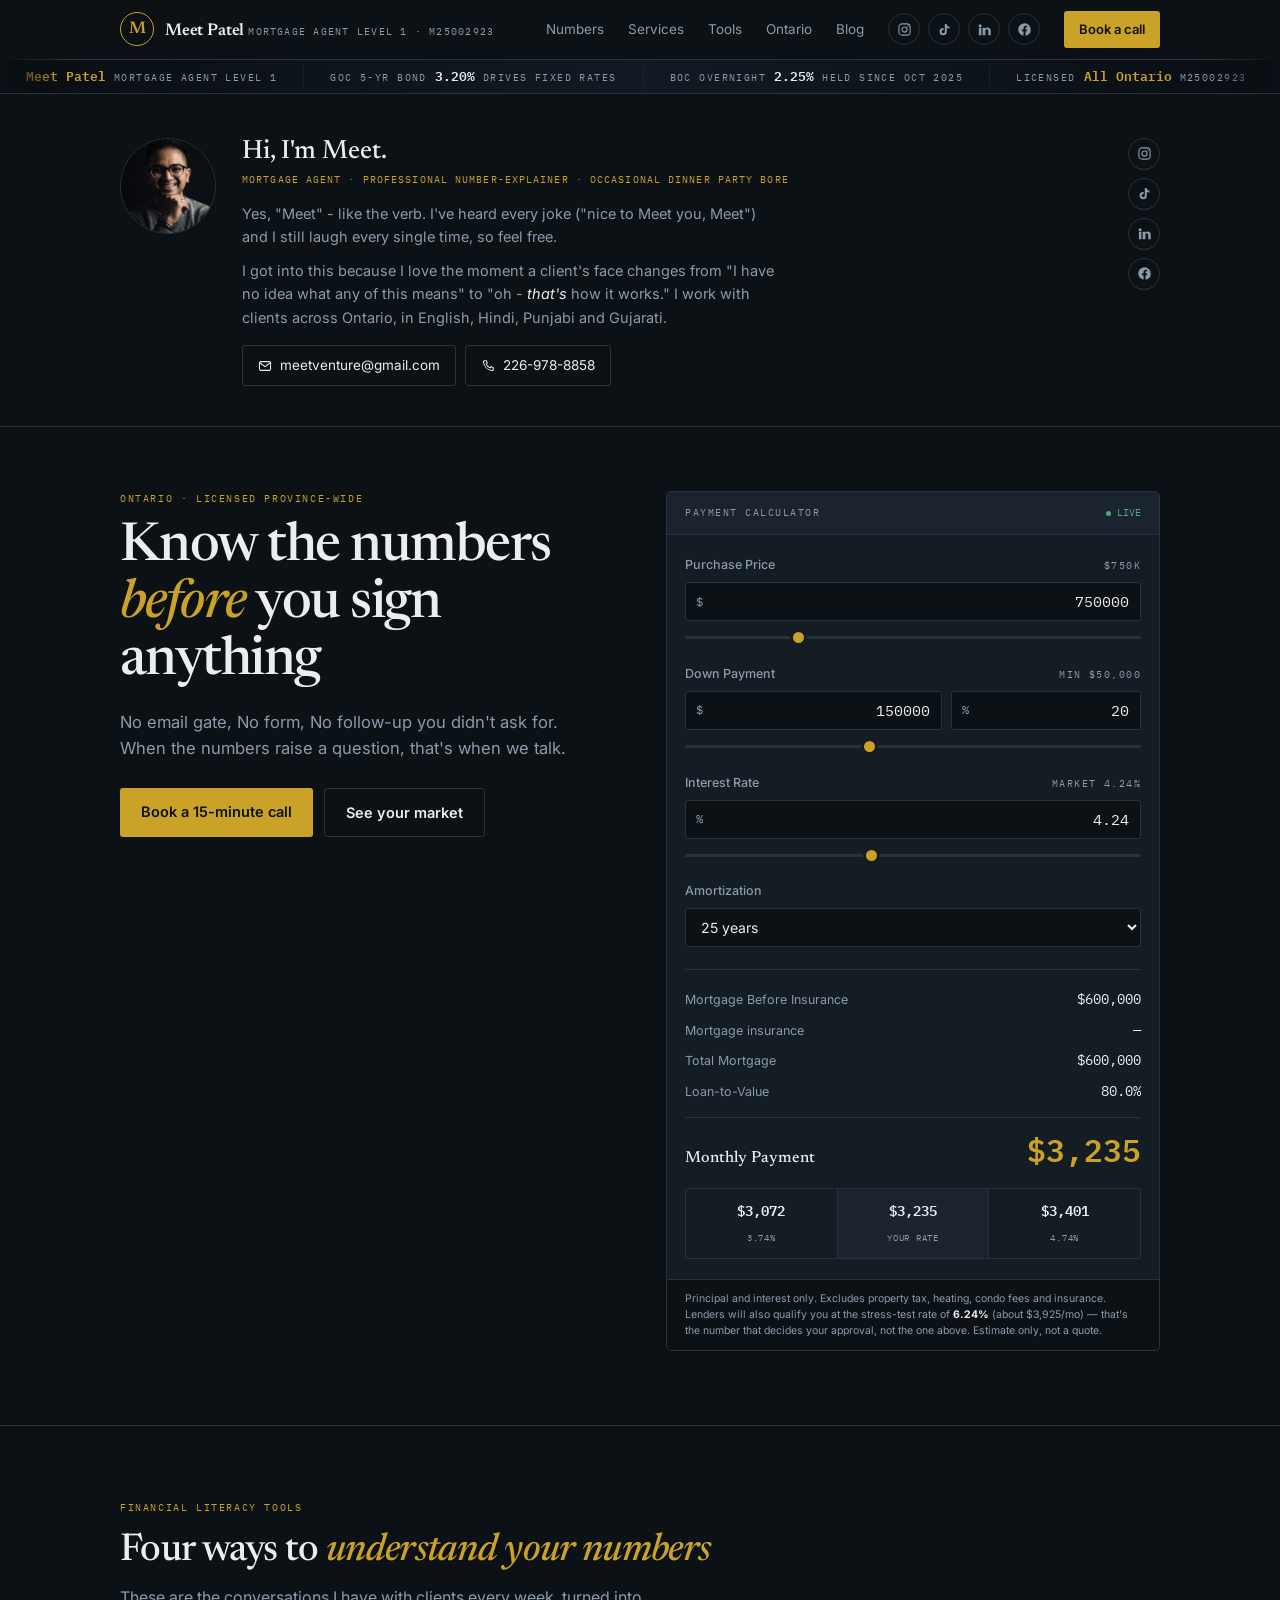
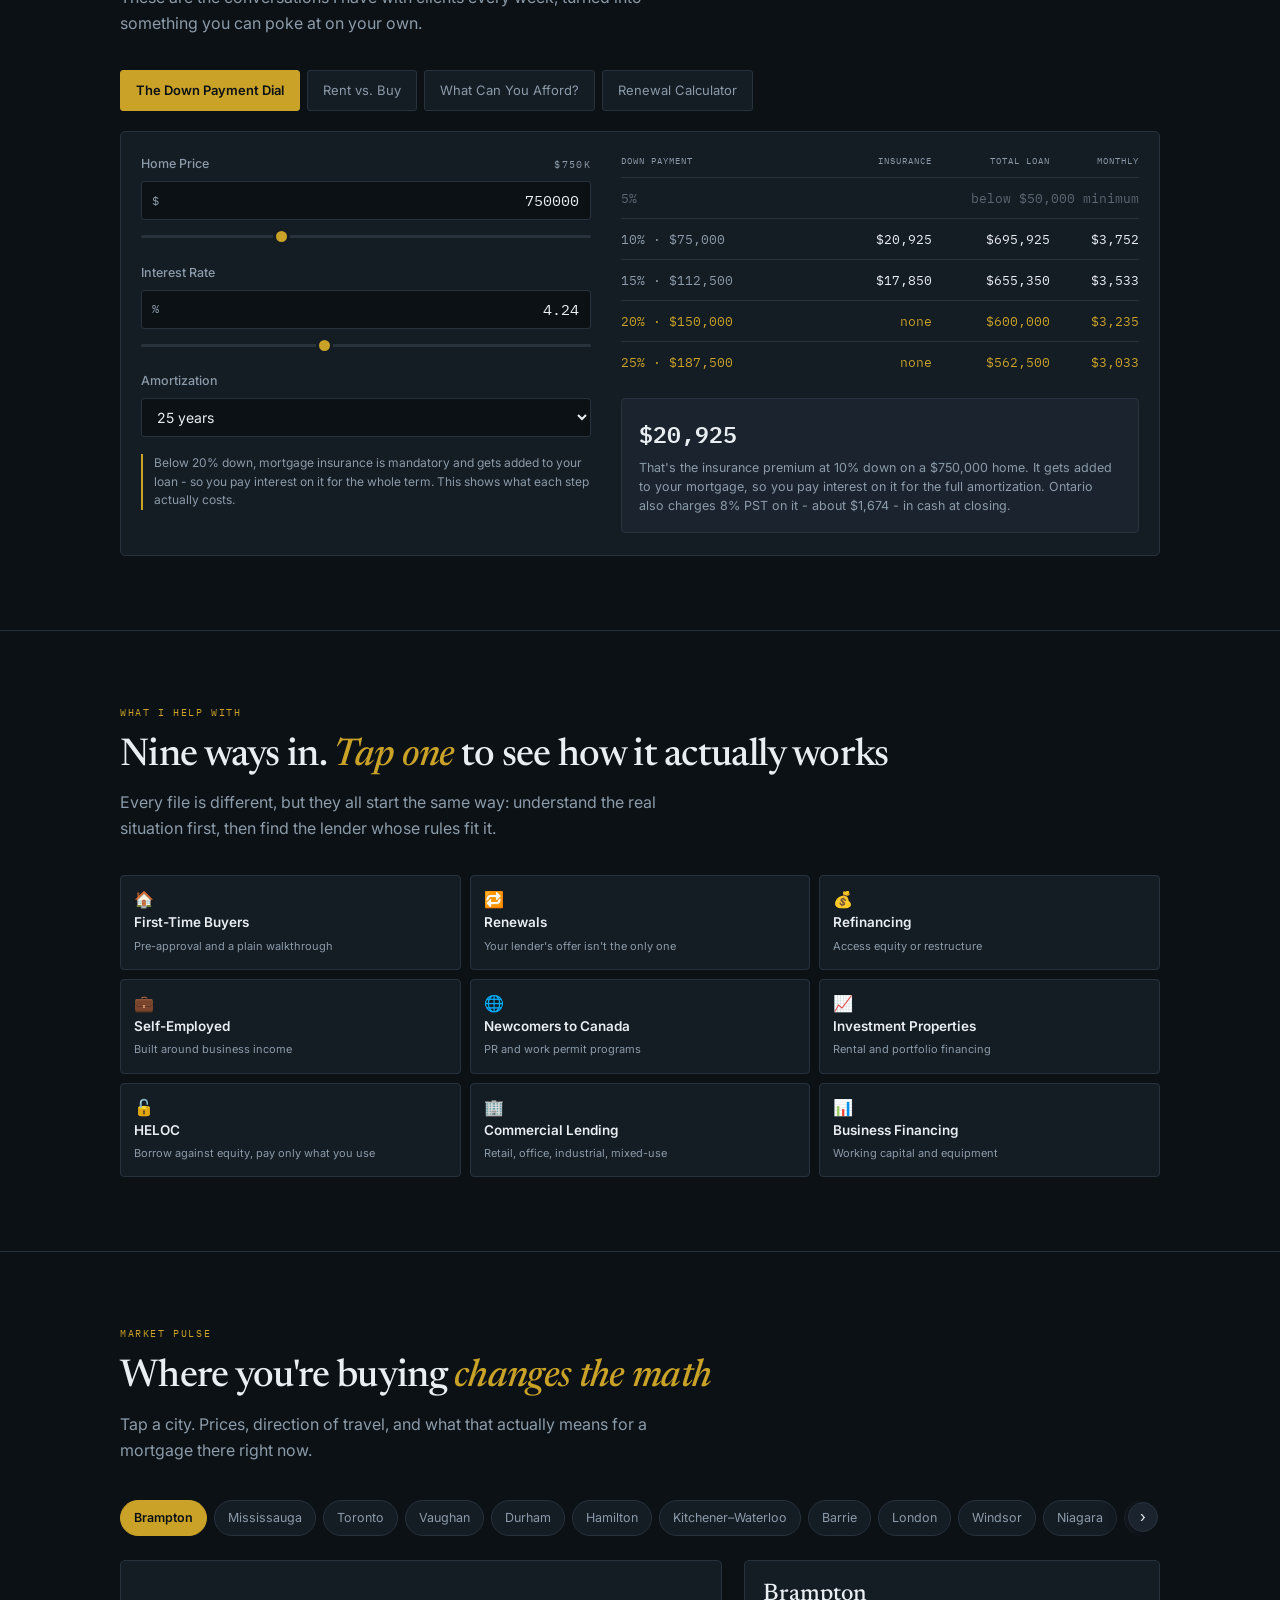
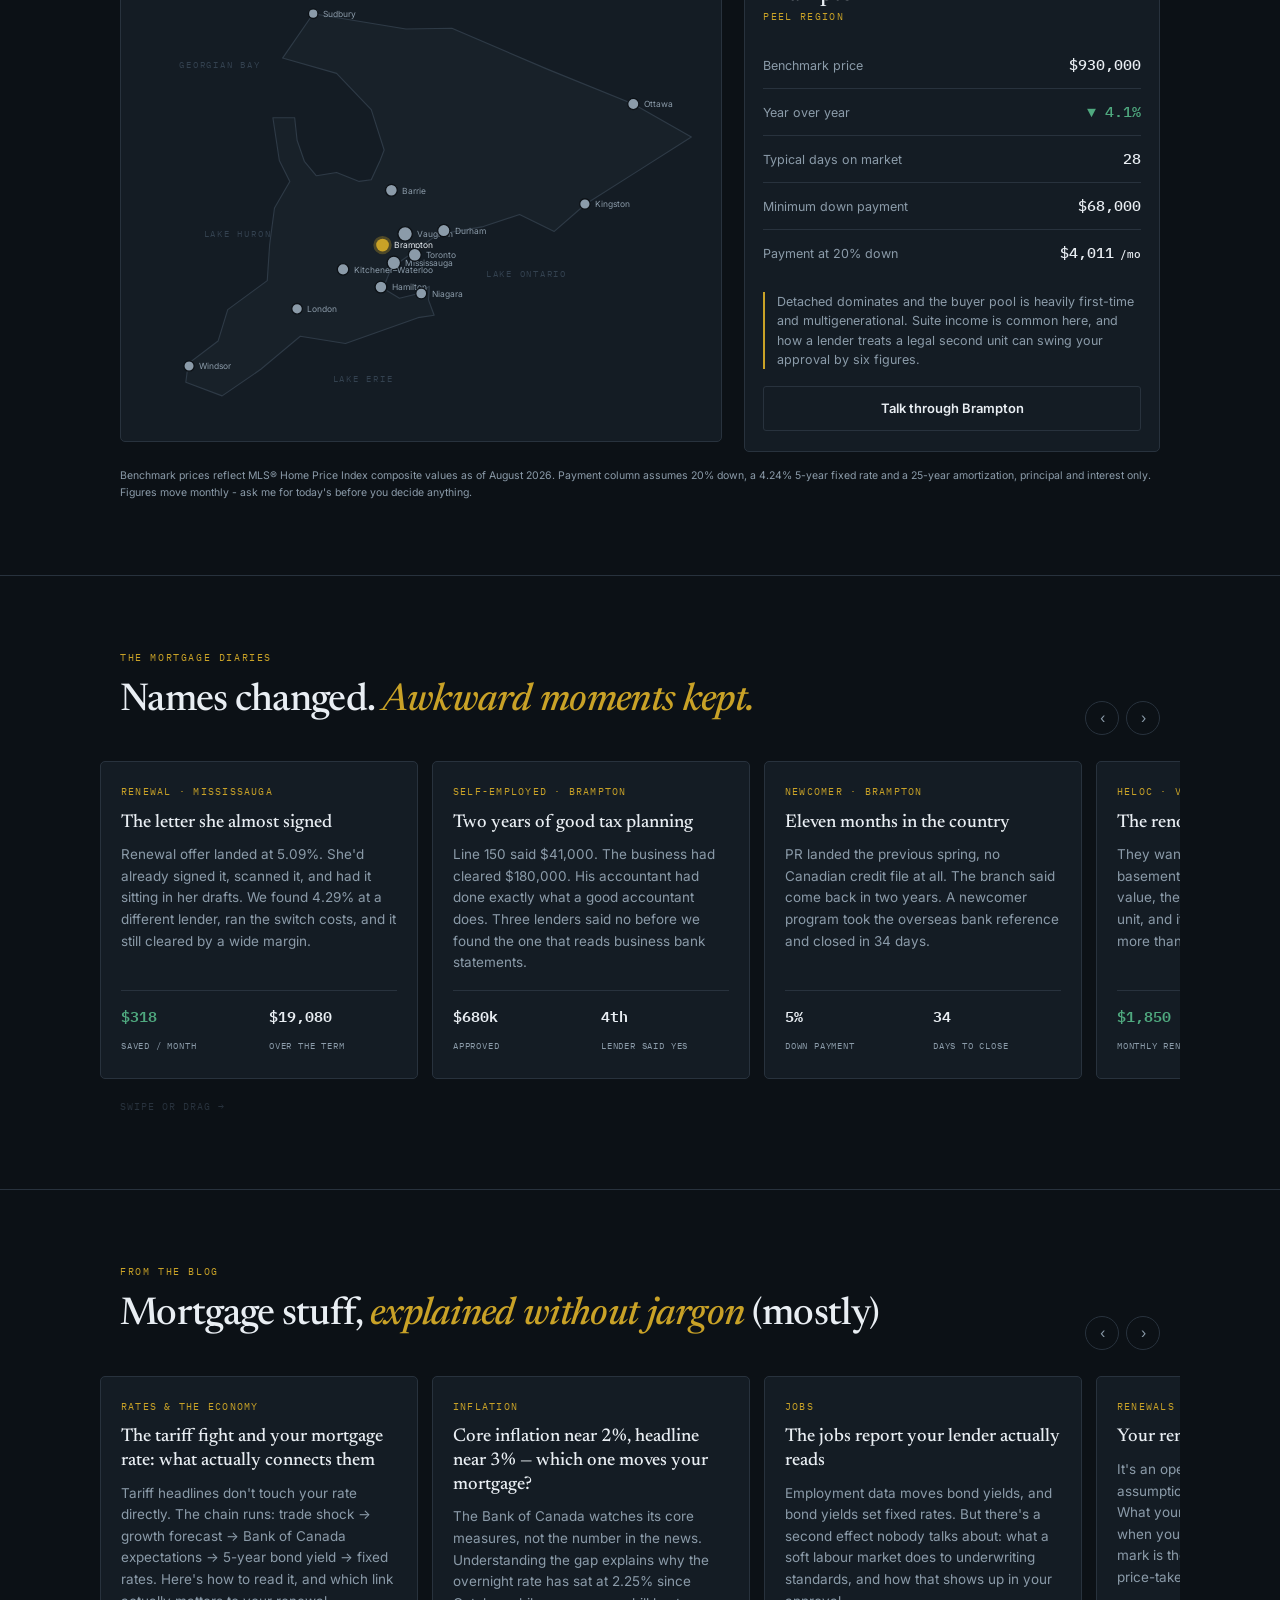
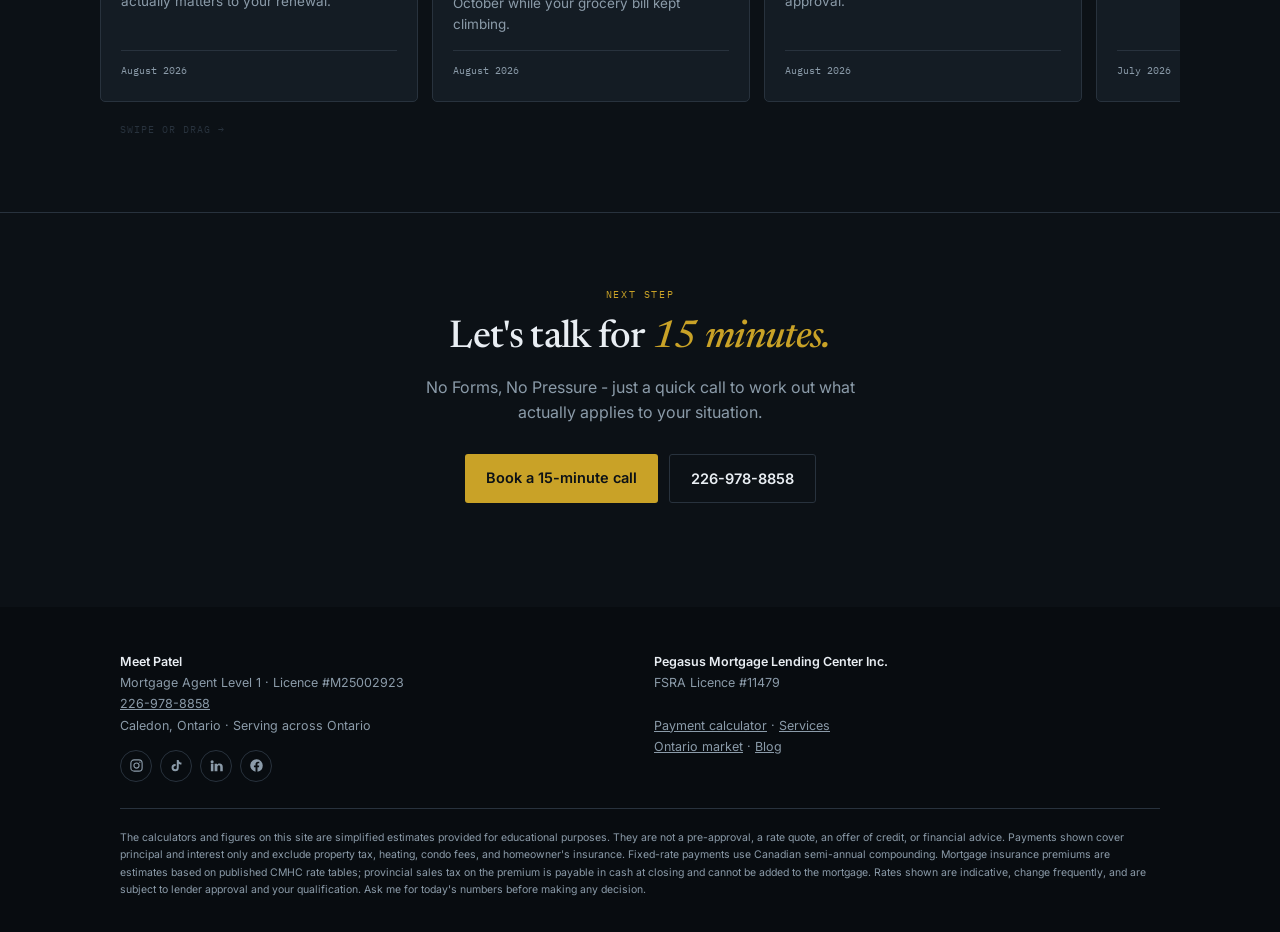
==== commit 6fe44e6c: "Add files via upload" ====
--- a/index.html
+++ b/index.html
@@ -1,464 +1,1834 @@
 <!DOCTYPE html>
 <html lang="en">
 <head>
-<meta charset="UTF-8">
-<!-- Viewport tag: without this, iPhones and Android phones render the page
-     at desktop width (~980px) and shrink it to fit, forcing users to pinch-
-     zoom to read anything. This tells mobile browsers to use the phone's
-     actual screen width instead. Don't remove it. -->
-<meta name="viewport" content="width=device-width, initial-scale=1.0"><title>Meet Patel | Mortgage Agent Level 1</title>
-<link rel="stylesheet" href="style.css">
+<meta charset="utf-8">
+<meta name="viewport" content="width=device-width, initial-scale=1">
+
+<title>Mortgage Agent in Brampton &amp; across Ontario | Meet Patel</title>
+<meta name="description" content="Straight answers on mortgages across Ontario. Renewals, first-time buyers, self-employed, newcomers and HELOCs. Run your own numbers, then book a free 15-minute call. Meet Patel, Mortgage Agent Level 1, Pegasus Mortgage Lending Center Inc.">
+<link rel="canonical" href="https://meetventure.ca/">
+
+<meta property="og:type" content="website">
+<meta property="og:url" content="https://meetventure.ca/">
+<meta property="og:title" content="Mortgage Agent in Brampton &amp; across Ontario | Meet Patel">
+<meta property="og:description" content="Run your own mortgage numbers before you talk to anybody. Renewals, first-time buyers, self-employed, newcomers, HELOCs.">
+<meta property="og:image" content="https://meetventure.ca/images/image.jpg">
+<meta name="twitter:card" content="summary_large_image">
+
+<!--
+================================================================================
+  meetventure.ca  ·  ONE FILE, NO BUILD STEP
+  Meet Patel · Mortgage Agent Level 1 · M25002923
+  Pegasus Mortgage Lending Center Inc. · FSRA 11479
+================================================================================
+
+  HOW TO EDIT THIS SITE
+  ---------------------
+  Almost everything you'll ever want to change lives in ONE place:
+  the CONFIG block near the bottom of this file, marked "EDIT ZONE".
+
+    CONFIG.rates      → the ticker numbers. Update Monday mornings.
+    CONFIG.market     → the Ontario map data. See the warning below.
+    CONFIG.services   → the "What I help with" tiles.
+    CONFIG.diaries    → the client stories.
+    CONFIG.posts      → the blog cards.
+
+  To change colours: the :root block at the very top of the CSS. Six values.
+  To go light instead of dark: swap the four --bg / --surface / --text
+  values. Nothing else needs to move.
+
+  ⚠️  BEFORE YOU PUBLISH  ⚠️
+  --------------------------
+  CONFIG.dataVerified is set to FALSE. While it is false, an amber warning
+  bar shows on the map so unverified numbers can never quietly go live.
+
+  Go through every city in CONFIG.market, replace the figures with numbers
+  you have actually confirmed from your board (TRREB, CREA, or the local
+  board), then set dataVerified: true. The Toronto/GTA and Ontario figures
+  are sourced; the rest are placeholders and are marked as such.
+
+  You are licensed. Wrong numbers on a public page are a compliance problem,
+  not just an accuracy one.
+
+================================================================================
+-->
+
+<link rel="preconnect" href="https://fonts.googleapis.com">
+<link rel="preconnect" href="https://fonts.gstatic.com" crossorigin>
+<link href="https://fonts.googleapis.com/css2?family=Newsreader:ital,opsz,wght@0,6..72,400;0,6..72,500;0,6..72,600;1,6..72,400&family=Inter:wght@400;500;600&family=IBM+Plex+Mono:wght@400;500;600&display=swap" rel="stylesheet">
+
+<style>
+/* ============================================================
+   1 · TOKENS — edit these six to re-skin the whole site
+   ============================================================ */
+:root{
+  --bg:#0C1116;          /* page background — deep ink, not pure black */
+  --surface:#141C24;     /* cards */
+  --surface-2:#1B242E;   /* raised / hover */
+  --line:#28323D;        /* hairlines */
+  --text:#E9EEF3;        /* body text */
+  --muted:#8B9BA9;       /* secondary text */
+  --gold:#C9A227;        /* your accent */
+  --rise:#E0603A;        /* costs going up */
+  --fall:#4FA97F;        /* money saved */
+
+  --display:"Newsreader",Georgia,serif;
+  --body:"Inter",system-ui,-apple-system,sans-serif;
+  --data:"IBM Plex Mono",ui-monospace,monospace;
+
+  --head-h:104px;        /* sticky header height, desktop */
+}
+
+*{box-sizing:border-box;margin:0;padding:0}
+html{scroll-behavior:smooth;scroll-padding-top:120px}
+body{
+  background:var(--bg);color:var(--text);
+  font-family:var(--body);font-size:16px;line-height:1.6;
+  -webkit-font-smoothing:antialiased;overflow-x:hidden;
+}
+a{color:inherit}
+img{max-width:100%;display:block}
+button{font:inherit;color:inherit;background:none;border:none;cursor:pointer}
+:focus-visible{outline:2px solid var(--gold);outline-offset:3px;border-radius:2px}
+
+.wrap{width:100%;max-width:1080px;margin:0 auto;padding:0 20px}
+
+/* ============================================================
+   2 · HEADER + TICKER  (the signature element)
+   ============================================================ */
+header{
+  position:sticky;top:0;z-index:100;
+  background:rgba(12,17,22,.94);
+  backdrop-filter:blur(14px);-webkit-backdrop-filter:blur(14px);
+  border-bottom:1px solid var(--line);
+}
+.hdr-top{
+  display:flex;align-items:center;justify-content:space-between;
+  gap:16px;padding:11px 20px;max-width:1080px;margin:0 auto;
+}
+.brand{display:flex;align-items:center;gap:11px;text-decoration:none;min-width:0}
+.mark{
+  width:34px;height:34px;flex:0 0 34px;border-radius:50%;
+  border:1px solid var(--gold);color:var(--gold);
+  display:grid;place-items:center;
+  font-family:var(--display);font-size:17px;font-weight:600;
+}
+.brand-txt{min-width:0}
+.brand-name{
+  font-family:var(--display);font-size:17px;font-weight:600;
+  letter-spacing:-.01em;line-height:1.15;white-space:nowrap;
+}
+.brand-role{
+  font-family:var(--data);font-size:9.5px;letter-spacing:.13em;
+  text-transform:uppercase;color:var(--muted);white-space:nowrap;
+}
+nav{display:flex;align-items:center;gap:24px}
+nav a{
+  font-size:13.5px;color:var(--muted);text-decoration:none;
+  transition:color .16s;white-space:nowrap;
+}
+nav a:hover{color:var(--text)}
+.nav-cta{
+  background:var(--gold);color:#0C1116;
+  padding:8px 15px;border-radius:3px;
+  font-size:13px;font-weight:600;text-decoration:none;white-space:nowrap;
+}
+.nav-cta:hover{background:#DDB43A}
+@media(max-width:860px){ nav a:not(.nav-cta){display:none} }
+
+/* the rolling rail */
+.ticker{
+  border-top:1px solid var(--line);
+  background:linear-gradient(90deg,#0A0E13,#111922 50%,#0A0E13);
+  overflow:hidden;position:relative;height:34px;
+  -webkit-mask-image:linear-gradient(90deg,transparent,#000 5%,#000 95%,transparent);
+          mask-image:linear-gradient(90deg,transparent,#000 5%,#000 95%,transparent);
+}
+.ticker-track{
+  display:flex;align-items:center;height:100%;width:max-content;
+  animation:roll 58s linear infinite;
+}
+.ticker:hover .ticker-track{animation-play-state:paused}
+@keyframes roll{ from{transform:translateX(0)} to{transform:translateX(-50%)} }
+.tk{
+  display:inline-flex;align-items:baseline;gap:8px;
+  padding:0 26px;white-space:nowrap;
+  border-right:1px solid rgba(255,255,255,.055);
+}
+.tk-l{
+  font-family:var(--data);font-size:9.5px;letter-spacing:.15em;
+  text-transform:uppercase;color:var(--muted);
+}
+.tk-v{font-family:var(--data);font-size:12.5px;font-weight:600;color:var(--text)}
+.tk-v.up{color:var(--rise)} .tk-v.down{color:var(--fall)} .tk-v.acc{color:var(--gold)}
+@media(prefers-reduced-motion:reduce){
+  .ticker{overflow-x:auto}
+  .ticker-track{animation:none}
+}
+@media(max-width:600px){
+  :root{--head-h:96px}
+  .brand-name{font-size:15.5px}
+  .tk{padding:0 18px}
+}
+
+/* ============================================================
+   3 · SECTIONS
+   ============================================================ */
+section{padding:74px 0;border-bottom:1px solid var(--line)}
+.eyebrow{
+  font-family:var(--data);font-size:10px;letter-spacing:.16em;
+  text-transform:uppercase;color:var(--gold);margin-bottom:13px;
+}
+h2{
+  font-family:var(--display);font-weight:500;
+  font-size:clamp(1.7rem,4.2vw,2.4rem);line-height:1.16;
+  letter-spacing:-.018em;margin-bottom:12px;
+}
+h2 em{font-style:italic;color:var(--gold)}
+.lede{color:var(--muted);max-width:56ch;margin-bottom:34px;font-size:1rem}
+
+/* ---- HERO ---- */
+.hero{padding:64px 0 74px}
+.hero-grid{display:grid;grid-template-columns:1fr 1fr;gap:52px;align-items:start}
+@media(max-width:900px){.hero-grid{grid-template-columns:1fr;gap:36px}}
+.hero h1{
+  font-family:var(--display);font-weight:500;
+  font-size:clamp(2.1rem,6vw,3.35rem);line-height:1.06;
+  letter-spacing:-.028em;margin-bottom:18px;
+}
+.hero h1 em{font-style:italic;color:var(--gold)}
+.hero p{color:var(--muted);margin-bottom:26px;font-size:1.04rem;max-width:46ch}
+.hero-actions{display:flex;gap:11px;flex-wrap:wrap;margin-bottom:30px}
+.btn{
+  display:inline-block;padding:12px 21px;border-radius:3px;
+  font-size:14.5px;font-weight:600;text-decoration:none;
+  background:var(--gold);color:#0C1116;transition:background .16s;
+}
+.btn:hover{background:#DDB43A}
+.btn-ghost{background:transparent;color:var(--text);border:1px solid var(--line)}
+.btn-ghost:hover{background:var(--surface-2);border-color:var(--muted)}
+.trust{display:flex;flex-wrap:wrap;gap:9px}
+.chip{
+  font-family:var(--data);font-size:10px;letter-spacing:.09em;
+  text-transform:uppercase;color:var(--muted);
+  border:1px solid var(--line);border-radius:100px;padding:5px 11px;
+}
+
+/* ---- CALCULATOR ---- */
+.calc{background:var(--surface);border:1px solid var(--line);border-radius:5px;overflow:hidden}
+.calc-head{
+  display:flex;justify-content:space-between;align-items:center;gap:10px;
+  padding:13px 18px;border-bottom:1px solid var(--line);background:var(--surface-2);
+}
+.calc-head span:first-child{
+  font-family:var(--data);font-size:10px;letter-spacing:.15em;
+  text-transform:uppercase;color:var(--muted);
+}
+.live{display:flex;align-items:center;gap:6px;font-family:var(--data);font-size:10px;color:var(--fall)}
+.dot{width:5px;height:5px;border-radius:50%;background:var(--fall)}
+.calc-body{padding:20px 18px}
+
+.f{margin-bottom:17px}
+.f-top{display:flex;justify-content:space-between;align-items:baseline;margin-bottom:7px;gap:10px}
+.f-top label{font-size:12.5px;color:var(--muted);font-weight:500}
+.inp{
+  width:100%;padding:9px 11px;border:1px solid var(--line);border-radius:3px;
+  background:var(--bg);color:var(--text);
+  font-family:var(--data);font-size:15px;text-align:right;
+}
+.inp:focus{border-color:var(--gold);outline:none}
+.inp::-webkit-outer-spin-button,.inp::-webkit-inner-spin-button{-webkit-appearance:none;margin:0}
+.inp[type=number]{-moz-appearance:textfield}
+.f-split{display:grid;grid-template-columns:1.35fr 1fr;gap:9px}
+.inp-wrap{position:relative}
+.inp-sfx{
+  position:absolute;left:11px;top:50%;transform:translateY(-50%);
+  font-family:var(--data);font-size:12px;color:var(--muted);pointer-events:none;
+}
+
+input[type=range]{
+  -webkit-appearance:none;appearance:none;width:100%;height:3px;
+  background:var(--line);border-radius:2px;margin-top:11px;cursor:pointer;
+}
+input[type=range]::-webkit-slider-thumb{
+  -webkit-appearance:none;width:17px;height:17px;border-radius:50%;
+  background:var(--gold);border:3px solid var(--surface);cursor:pointer;
+}
+input[type=range]::-moz-range-thumb{
+  width:17px;height:17px;border-radius:50%;background:var(--gold);
+  border:3px solid var(--surface);cursor:pointer;
+}
+select.inp{text-align:left;font-family:var(--body);font-size:14px}
+
+.out{border-top:1px solid var(--line);margin-top:22px;padding-top:19px}
+.out-row{display:flex;justify-content:space-between;align-items:baseline;margin-bottom:9px;gap:12px}
+.out-row span:first-child{font-size:12.5px;color:var(--muted)}
+.out-row span:last-child{font-family:var(--data);font-size:13.5px;font-variant-numeric:tabular-nums}
+.out-main{
+  display:flex;justify-content:space-between;align-items:baseline;gap:12px;
+  border-top:1px solid var(--line);margin-top:14px;padding-top:16px;
+}
+.out-main-l{font-family:var(--display);font-size:1rem;font-weight:500}
+.out-main-v{
+  font-family:var(--data);font-size:1.95rem;font-weight:600;
+  color:var(--gold);font-variant-numeric:tabular-nums;line-height:1;
+}
+.sens{
+  display:grid;grid-template-columns:repeat(3,1fr);gap:1px;
+  background:var(--line);border:1px solid var(--line);border-radius:3px;
+  margin-top:17px;overflow:hidden;
+}
+.sens div{background:var(--surface);padding:10px 8px;text-align:center}
+.sens b{
+  display:block;font-family:var(--data);font-size:13.5px;font-weight:600;
+  font-variant-numeric:tabular-nums;margin-bottom:2px;
+}
+.sens small{font-family:var(--data);font-size:9px;letter-spacing:.08em;text-transform:uppercase;color:var(--muted)}
+.sens .mid{background:var(--surface-2)}
+
+.flag{
+  font-size:12px;padding:9px 11px;border-radius:3px;margin-top:15px;
+  background:rgba(224,96,58,.09);border-left:2px solid var(--rise);color:#F0A085;
+}
+.flag[hidden]{display:none}
+.calc-foot{
+  padding:11px 18px;border-top:1px solid var(--line);
+  font-size:10.5px;color:var(--muted);line-height:1.5;background:var(--bg);
+}
+
+/* ---- SERVICES ---- */
+.svc-grid{display:grid;grid-template-columns:repeat(3,1fr);gap:9px}
+@media(max-width:760px){.svc-grid{grid-template-columns:repeat(2,1fr)}}
+.svc{
+  background:var(--surface);border:1px solid var(--line);border-radius:4px;
+  padding:15px 13px;text-align:left;transition:all .16s;
+  display:flex;flex-direction:column;gap:7px;min-height:82px;
+}
+.svc:hover{background:var(--surface-2);border-color:var(--muted)}
+.svc[aria-expanded=true]{border-color:var(--gold);background:var(--surface-2)}
+.svc-ico{font-size:16px;line-height:1}
+.svc-name{font-size:13.5px;font-weight:600;line-height:1.28}
+.svc-blurb{font-size:11px;color:var(--muted);line-height:1.4}
+
+.svc-panel{
+  background:var(--surface);border:1px solid var(--gold);border-radius:4px;
+  margin-top:11px;padding:24px 22px;
+}
+.svc-panel[hidden]{display:none}
+.svc-panel h3{font-family:var(--display);font-size:1.35rem;font-weight:500;margin-bottom:10px}
+.svc-panel > p{color:var(--muted);margin-bottom:18px;max-width:62ch;font-size:.95rem}
+.svc-cols{display:grid;grid-template-columns:1fr 1fr;gap:24px;margin-bottom:20px}
+@media(max-width:680px){.svc-cols{grid-template-columns:1fr;gap:18px}}
+.svc-cols h4{
+  font-family:var(--data);font-size:9.5px;letter-spacing:.14em;
+  text-transform:uppercase;color:var(--gold);margin-bottom:9px;
+}
+.svc-cols ul{list-style:none}
+.svc-cols li{
+  font-size:13px;color:var(--muted);padding-left:15px;position:relative;margin-bottom:6px;line-height:1.45;
+}
+.svc-cols li::before{content:"—";position:absolute;left:0;color:var(--line)}
+.svc-close{
+  font-family:var(--data);font-size:10px;letter-spacing:.12em;
+  text-transform:uppercase;color:var(--muted);margin-left:14px;
+}
+.svc-close:hover{color:var(--text)}
+
+/* ---- ONTARIO MAP ---- */
+.warnbar{
+  background:rgba(201,162,39,.1);border:1px solid rgba(201,162,39,.4);
+  border-radius:4px;padding:11px 14px;margin-bottom:20px;
+  font-size:12.5px;color:#E6C86A;
+}
+.warnbar[hidden]{display:none}
+
+.map-shell{display:grid;grid-template-columns:1.45fr 1fr;gap:22px;align-items:start}
+@media(max-width:900px){.map-shell{grid-template-columns:1fr;gap:16px}}
+.map-box{
+  background:var(--surface);border:1px solid var(--line);
+  border-radius:5px;padding:10px;position:relative;
+}
+.map-box svg{width:100%;height:auto;display:block;touch-action:manipulation}
+.land{fill:#182129;stroke:#2E3A46;stroke-width:1.4;stroke-linejoin:round}
+.water-lbl{
+  font-family:var(--data);font-size:11px;fill:#33414F;
+  letter-spacing:.2em;text-transform:uppercase;
+}
+.pin{cursor:pointer}
+.pin-hit{fill:transparent}
+.pin-dot{fill:var(--muted);stroke:var(--bg);stroke-width:1.6;transition:all .18s}
+.pin:hover .pin-dot{fill:var(--text)}
+.pin.on .pin-dot{fill:var(--gold);stroke:var(--gold);stroke-opacity:.3;stroke-width:7}
+.pin-lbl{
+  font-family:var(--body);font-size:10.5px;fill:var(--muted);
+  pointer-events:none;transition:fill .18s;
+}
+.pin.on .pin-lbl,.pin:hover .pin-lbl{fill:var(--text)}
+.pin.home .pin-dot{fill:var(--gold)}
+@media(max-width:640px){ .pin-lbl{display:none} }
+
+.chips-wrap{position:relative;margin-bottom:14px}
+.chips{
+  display:flex;gap:7px;overflow-x:auto;
+  padding:3px 52px 10px 0;scroll-behavior:smooth;
+  -webkit-overflow-scrolling:touch;scrollbar-width:none;
+}
+.chips::-webkit-scrollbar{display:none}
+.chips-wrap::after{
+  content:"";position:absolute;right:0;top:0;bottom:10px;width:56px;
+  background:linear-gradient(90deg,transparent,var(--bg) 70%);pointer-events:none;
+}
+.chips-nudge{
+  position:absolute;right:2px;top:calc(50% - 5px);transform:translateY(-50%);
+  z-index:2;width:30px;height:30px;border-radius:50%;
+  background:var(--surface-2);border:1px solid var(--line);
+  display:grid;place-items:center;color:var(--text);font-size:15px;
+}
+.chips-nudge:hover{border-color:var(--gold);color:var(--gold)}
+.chips-nudge.l{left:2px;right:auto}
+@media(max-width:700px){.chips-nudge{display:none}}
+.mchip{
+  flex:0 0 auto;padding:7px 13px;border-radius:100px;
+  border:1px solid var(--line);background:var(--surface);
+  font-size:12.5px;color:var(--muted);white-space:nowrap;transition:all .15s;
+}
+.mchip:hover{border-color:var(--muted);color:var(--text)}
+.mchip.on{background:var(--gold);border-color:var(--gold);color:#0C1116;font-weight:600}
+
+.panel{background:var(--surface);border:1px solid var(--line);border-radius:5px;padding:20px 18px}
+.panel-city{font-family:var(--display);font-size:1.5rem;font-weight:500;line-height:1.15}
+.panel-region{
+  font-family:var(--data);font-size:9.5px;letter-spacing:.14em;
+  text-transform:uppercase;color:var(--gold);margin-bottom:18px;
+}
+.stat{
+  display:flex;justify-content:space-between;align-items:baseline;gap:10px;
+  padding:11px 0;border-bottom:1px solid var(--line);
+}
+.stat:last-of-type{border-bottom:none}
+.stat-l{font-size:12.5px;color:var(--muted)}
+.stat-v{font-family:var(--data);font-size:15px;font-weight:500;font-variant-numeric:tabular-nums}
+.stat-v small{font-size:11px;margin-left:6px}
+.panel-note{
+  font-size:12.5px;color:var(--muted);line-height:1.55;
+  border-left:2px solid var(--gold);padding-left:12px;margin-top:16px;
+}
+.panel-cta{
+  display:block;text-align:center;margin-top:17px;padding:11px;
+  border:1px solid var(--line);border-radius:3px;
+  font-size:13px;font-weight:600;text-decoration:none;transition:all .16s;
+}
+.panel-cta:hover{background:var(--gold);border-color:var(--gold);color:#0C1116}
+.src{font-size:10.5px;color:var(--muted);margin-top:16px;line-height:1.55}
+
+/* ---- SOCIAL ICONS ---- */
+.social{display:flex;gap:8px;align-items:center}
+.social a{
+  width:32px;height:32px;border-radius:50%;
+  border:1px solid var(--line);color:var(--muted);
+  display:grid;place-items:center;transition:all .16s;
+}
+.social a:hover{border-color:var(--gold);color:var(--gold);background:var(--surface-2)}
+.social svg{width:15px;height:15px;display:block}
+.social-v{flex-direction:column}
+@media(max-width:980px){ .hdr-social{display:none} }
+
+/* ---- INTRO BAR ---- */
+.intro{padding:44px 0 40px}
+.intro-grid{display:grid;grid-template-columns:96px 1fr auto;gap:26px;align-items:start}
+@media(max-width:760px){
+  .intro-grid{grid-template-columns:72px 1fr;gap:18px}
+  .intro-social{grid-column:1/-1}
+  .intro-social .social{flex-direction:row}
+}
+.intro-photo{
+  width:96px;height:96px;border-radius:50%;object-fit:cover;
+  border:1px solid var(--line);
+}
+@media(max-width:760px){.intro-photo{width:72px;height:72px}}
+.intro-h{font-family:var(--display);font-size:1.65rem;font-weight:500;line-height:1.1;margin-bottom:5px}
+.intro-role{
+  font-family:var(--data);font-size:10px;letter-spacing:.11em;
+  text-transform:uppercase;color:var(--gold);margin-bottom:14px;
+}
+.intro-body p{font-size:14.5px;color:var(--muted);margin-bottom:11px;max-width:60ch}
+.intro-body p em{color:var(--text);font-style:italic}
+.intro-contact{display:flex;gap:9px;flex-wrap:wrap;margin-top:16px}
+.intro-contact a{
+  display:inline-flex;align-items:center;gap:8px;
+  padding:9px 15px;border:1px solid var(--line);border-radius:3px;
+  font-size:13.5px;text-decoration:none;transition:all .16s;
+}
+.intro-contact a:hover{border-color:var(--gold);color:var(--gold);background:var(--surface-2)}
+.intro-contact svg{width:14px;height:14px;flex:0 0 14px}
+
+/* ---- TOOLS ---- */
+.tabs{
+  display:flex;gap:7px;overflow-x:auto;margin-bottom:16px;
+  padding-bottom:4px;scrollbar-width:none;
+}
+.tabs::-webkit-scrollbar{display:none}
+.tab{
+  flex:0 0 auto;padding:9px 15px;border-radius:3px;
+  border:1px solid var(--line);background:var(--surface);
+  font-size:13px;color:var(--muted);white-space:nowrap;transition:all .15s;
+}
+.tab:hover{border-color:var(--muted);color:var(--text)}
+.tab.on{background:var(--gold);border-color:var(--gold);color:#0C1116;font-weight:600}
+
+.tool{background:var(--surface);border:1px solid var(--line);border-radius:5px;padding:22px 20px}
+.tool[hidden]{display:none}
+.tool-grid{display:grid;grid-template-columns:1fr 1.15fr;gap:30px;align-items:start}
+@media(max-width:820px){.tool-grid{grid-template-columns:1fr;gap:22px}}
+.tool-note{
+  font-size:12px;color:var(--muted);line-height:1.55;
+  border-left:2px solid var(--gold);padding-left:11px;margin-top:16px;
+}
+.tool-verdict{
+  background:var(--surface-2);border:1px solid var(--line);border-radius:4px;
+  padding:16px 17px;margin-top:16px;
+}
+.tool-verdict b{
+  display:block;font-family:var(--data);font-size:1.45rem;font-weight:600;
+  margin-bottom:5px;font-variant-numeric:tabular-nums;
+}
+.tool-verdict span{font-size:12.5px;color:var(--muted);line-height:1.55;display:block}
+
+.ladder{width:100%;border-collapse:collapse;font-family:var(--data);font-size:12.5px}
+.ladder th{
+  font-family:var(--data);font-size:9px;letter-spacing:.11em;text-transform:uppercase;
+  color:var(--muted);font-weight:400;text-align:right;padding:0 0 9px;border-bottom:1px solid var(--line);
+}
+.ladder th:first-child{text-align:left}
+.ladder td{padding:10px 0;border-bottom:1px solid var(--line);text-align:right;font-variant-numeric:tabular-nums}
+.ladder td:first-child{text-align:left;color:var(--muted)}
+.ladder tr.hl td{color:var(--gold)}
+.ladder tr.bad td{color:#5C6773}
+.ladder tr:last-child td{border-bottom:none}
+
+/* ---- HORIZONTAL RAILS ---- */
+.rail-head{display:flex;justify-content:space-between;align-items:flex-end;gap:16px;margin-bottom:26px}
+.rail-nav{display:flex;gap:7px;flex:0 0 auto}
+.rail-btn{
+  width:34px;height:34px;border:1px solid var(--line);border-radius:50%;
+  display:grid;place-items:center;color:var(--muted);transition:all .15s;font-size:14px;
+}
+.rail-btn:hover{border-color:var(--gold);color:var(--gold)}
+@media(max-width:700px){.rail-nav{display:none}}
+
+.rail{
+  display:flex;gap:14px;overflow-x:auto;scroll-snap-type:x mandatory;
+  -webkit-overflow-scrolling:touch;scrollbar-width:none;
+  padding-bottom:6px;margin:0 -20px;padding-left:20px;padding-right:20px;
+}
+.rail::-webkit-scrollbar{display:none}
+.card{
+  flex:0 0 318px;scroll-snap-align:start;
+  background:var(--surface);border:1px solid var(--line);border-radius:5px;
+  padding:22px 20px;display:flex;flex-direction:column;transition:border-color .16s;
+}
+.card:hover{border-color:var(--muted)}
+@media(max-width:520px){.card{flex:0 0 82%}}
+.card-tag{
+  font-family:var(--data);font-size:9.5px;letter-spacing:.13em;
+  text-transform:uppercase;color:var(--gold);margin-bottom:11px;
+}
+.card h3{font-family:var(--display);font-size:1.16rem;font-weight:500;line-height:1.28;margin-bottom:10px}
+.card p{font-size:13.5px;color:var(--muted);line-height:1.6;flex:1}
+.card-num{
+  display:flex;gap:20px;margin-top:16px;padding-top:14px;border-top:1px solid var(--line);
+}
+.card-num div{flex:1}
+.card-num b{
+  display:block;font-family:var(--data);font-size:15px;font-weight:600;
+  margin-bottom:2px;font-variant-numeric:tabular-nums;
+}
+.card-num b.g{color:var(--fall)} .card-num b.r{color:var(--rise)}
+.card-num small{font-family:var(--data);font-size:9px;letter-spacing:.09em;text-transform:uppercase;color:var(--muted)}
+.card-date{font-family:var(--data);font-size:10px;color:var(--muted);margin-top:14px;padding-top:12px;border-top:1px solid var(--line)}
+.rail-hint{
+  font-family:var(--data);font-size:10px;letter-spacing:.1em;
+  text-transform:uppercase;color:var(--line);margin-top:14px;
+}
+
+/* ---- CLOSE + FOOTER ---- */
+.close-sec{text-align:center;border-bottom:none}
+.close-sec h2{max-width:20ch;margin:0 auto 14px}
+.close-sec p{color:var(--muted);max-width:44ch;margin:0 auto 28px}
+footer{background:#080C10;padding:44px 0 34px;font-size:12.5px;color:var(--muted);line-height:1.7}
+.foot-grid{display:grid;grid-template-columns:1fr 1fr;gap:28px;margin-bottom:26px}
+@media(max-width:640px){.foot-grid{grid-template-columns:1fr}}
+footer strong{color:var(--text);font-weight:600}
+.foot-social{margin-top:14px}
+.legal{border-top:1px solid var(--line);padding-top:20px;font-size:10.5px;line-height:1.65}
+</style>
 </head>
 <body>
 
-<!-- ================= NAV =================
-     On phones (below 920px), .links is hidden and this hamburger button
-     (.nav-toggle) shows instead. Clicking it calls toggleMobileNav() in
-     script.js, which slides the same links down as a full-width mobile
-     menu (#mobile-nav). Add/remove/rename a link in BOTH .links and
-     #mobile-nav below - they're separate elements so desktop and mobile
-     nav stay in sync manually.
-
-     .nav-contact-bar is the thin strip above the main nav row showing the
-     phone number and email as tap-to-call/email links (tel: and mailto:
-     hrefs - these work as one-tap actions on every phone, no app needed).
-     It's included on both desktop and mobile so contact info is always
-     visible near the top, per client request to make it hard to miss. -->
-<nav>
-  <div class="nav-contact-bar">
-    <a href="tel:+12269788858" class="nav-contact-item">
-      <svg width="14" height="14" viewBox="0 0 24 24" fill="none" stroke="currentColor" stroke-width="2.2"><path d="M22 16.92v3a2 2 0 0 1-2.18 2 19.79 19.79 0 0 1-8.63-3.07 19.5 19.5 0 0 1-6-6 19.79 19.79 0 0 1-3.07-8.67A2 2 0 0 1 4.11 2h3a2 2 0 0 1 2 1.72c.127.96.362 1.903.7 2.81a2 2 0 0 1-.45 2.11L8.09 9.91a16 16 0 0 0 6 6l1.27-1.27a2 2 0 0 1 2.11-.45c.907.338 1.85.573 2.81.7A2 2 0 0 1 22 16.92z"/></svg>
-      226-978-8858
+<!-- ============ HEADER ============ -->
+<header>
+  <div class="hdr-top">
+    <a class="brand" href="#top">
+      <span class="mark">M</span>
+      <span class="brand-txt">
+        <span class="brand-name">Meet Patel</span>
+        <span class="brand-role">Mortgage Agent Level 1 · M25002923</span>
+      </span>
     </a>
-    <a href="mailto:meetventure@gmail.com" class="nav-contact-item">
-      <svg width="14" height="14" viewBox="0 0 24 24" fill="none" stroke="currentColor" stroke-width="2.2"><path d="M4 4h16v16H4z" opacity="0"/><path d="M22 6l-10 7L2 6"/><rect x="2" y="4" width="20" height="16" rx="2"/></svg>
-      meetventure@gmail.com
-    </a>
+    <nav>
+      <a href="#numbers">Numbers</a>
+      <a href="#help">Services</a>
+      <a href="#tools">Tools</a>
+      <a href="#ontario">Ontario</a>
+      <a href="#blog">Blog</a>
+      <span class="social hdr-social" id="hdrSocial"></span>
+      <a class="nav-cta" href="https://calendly.com/meetventure" target="_blank" rel="noopener">Book a call</a>
+    </nav>
   </div>
+  <div class="ticker" aria-hidden="true">
+    <div class="ticker-track" id="tick"></div>
+  </div>
+</header>
+
+<main id="top">
+
+<!-- ============ INTRO ============ -->
+<section class="intro">
   <div class="wrap">
-    <div class="brand">
-      <span class="brand-mark">M</span>
-      <span class="brand-text"><span class="name">Meet Patel</span><span class="role">Mortgage Agent Level 1</span></span>
-    </div>
-    <div class="links">
-      <a href="#services">Services</a>
-      <a href="#tools">Tools</a>
-      <a href="#documents">Documents</a>
-      <a href="#market">Market</a>
-      <a href="#cases">Stories</a>
-      <a href="#blog">Blog</a>
-    </div>
-    <button class="btn gold nav-book-btn" onclick="document.getElementById('book').scrollIntoView({behavior:'smooth'})">Book a Call</button>
-    <button class="nav-toggle" id="nav-toggle" aria-label="Open menu" aria-expanded="false" onclick="toggleMobileNav()">
-      <span></span><span></span><span></span>
-    </button>
-  </div>
-  <div class="mobile-nav" id="mobile-nav">
-    <div class="mobile-nav-contact">
-      <a href="tel:+12269788858">📞 226-978-8858</a>
-      <a href="mailto:meetventure@gmail.com">✉️ meetventure@gmail.com</a>
-    </div>
-    <a href="#services" onclick="closeMobileNav()">Services</a>
-    <a href="#tools" onclick="closeMobileNav()">Tools</a>
-    <a href="#documents" onclick="closeMobileNav()">Documents</a>
-    <a href="#market" onclick="closeMobileNav()">Market</a>
-    <a href="#cases" onclick="closeMobileNav()">Stories</a>
-    <a href="#blog" onclick="closeMobileNav()">Blog</a>
-    <button class="btn gold mobile-nav-cta" onclick="closeMobileNav(); document.getElementById('book').scrollIntoView({behavior:'smooth'})">Book a Call</button>
-  </div>
-</nav>
-
-<!-- ================= BIO (moved to top per user feedback - visitors meet
-     Meet before the pitch) ================= -->
-<section id="about">
-  <div class="wrap about-grid">
-    <img class="about-photo" src="images/image.jpg" alt="Meet Patel">
-    <div>
-      <h3>Hi, I'm Meet.</h3>
-      <div class="role">Mortgage Agent · Professional Number-Explainer · Occasional Dinner Party Bore</div>
-      <p>Yes, "Meet" - like the verb. I've heard every joke ("nice to Meet you, Meet") and I still laugh every single time, so feel free.</p>
-      <p>I got into mortgages because I genuinely love the moment a client's face changes from "I have no idea what any of this means" to "oh - <em>that's</em> how it works." That little lightbulb moment is basically my whole personality at work.</p>
-      <p>I like people, I like numbers, and I really like combining the two without anyone losing their mind in the process.</p>
-      <p>If you want an agent who actually picks up the phone, explains things like a human being, and might crack a mediocre joke while doing it - let's talk.</p>
+    <div class="intro-grid">
+      <img class="intro-photo" id="introPhoto" src="images/image.jpg" alt="Meet Patel, Mortgage Agent Level 1, Brampton Ontario">
+      <div class="intro-body">
+        <div class="intro-h">Hi, I'm Meet.</div>
+        <div class="intro-role">Mortgage Agent · Professional Number-Explainer · Occasional Dinner Party Bore</div>
+        <p>Yes, "Meet" - like the verb. I've heard every joke ("nice to Meet you, Meet") and I still laugh every single time, so feel free.</p>
+        <p>I got into this because I love the moment a client's face changes from "I have no idea what any of this means" to "oh - <em>that's</em> how it works." I work with clients across Ontario, in English, Hindi, Punjabi and Gujarati.</p>
+        <div class="intro-contact" id="introContact"></div>
+      </div>
+      <div class="intro-social">
+        <span class="social social-v" id="introSocial"></span>
+      </div>
     </div>
   </div>
 </section>
 
-<!-- ================= DIRECT CONTACT STRIP =================
-     Sits right after the bio, per client request to put contact info
-     "first" - before the pitch, the calculators, anything else. Phone
-     and email are tap-to-call/tap-to-email links (tel: / mailto:), and
-     the social icons link out to each platform. Edit the href values
-     below to update any of these - the icons are inline SVG so no
-     image files to manage or swap out. -->
-<section id="contact-strip">
-  <div class="wrap contact-strip-inner">
-    <a href="tel:+12269788858" class="contact-strip-item">
-      <span class="contact-strip-icon">
-        <svg width="20" height="20" viewBox="0 0 24 24" fill="none" stroke="currentColor" stroke-width="2"><path d="M22 16.92v3a2 2 0 0 1-2.18 2 19.79 19.79 0 0 1-8.63-3.07 19.5 19.5 0 0 1-6-6 19.79 19.79 0 0 1-3.07-8.67A2 2 0 0 1 4.11 2h3a2 2 0 0 1 2 1.72c.127.96.362 1.903.7 2.81a2 2 0 0 1-.45 2.11L8.09 9.91a16 16 0 0 0 6 6l1.27-1.27a2 2 0 0 1 2.11-.45c.907.338 1.85.573 2.81.7A2 2 0 0 1 22 16.92z"/></svg>
-      </span>
-      <span><span class="contact-strip-label">Call or text</span><span class="contact-strip-value mono">226-978-8858</span></span>
-    </a>
-    <a href="mailto:meetventure@gmail.com" class="contact-strip-item">
-      <span class="contact-strip-icon">
-        <svg width="20" height="20" viewBox="0 0 24 24" fill="none" stroke="currentColor" stroke-width="2"><path d="M22 6l-10 7L2 6"/><rect x="2" y="4" width="20" height="16" rx="2"/></svg>
-      </span>
-      <span><span class="contact-strip-label">Email</span><span class="contact-strip-value mono">meetventure@gmail.com</span></span>
-    </a>
-    <div class="contact-strip-social">
-      <a href="https://instagram.com/meetventure/" target="_blank" rel="noopener" aria-label="Instagram">
-        <svg width="20" height="20" viewBox="0 0 24 24" fill="none" stroke="currentColor" stroke-width="2"><rect x="2" y="2" width="20" height="20" rx="5"/><circle cx="12" cy="12" r="4"/><circle cx="17.5" cy="6.5" r="1" fill="currentColor" stroke="none"/></svg>
-      </a>
-      <a href="https://tiktok.com/@meetventure" target="_blank" rel="noopener" aria-label="TikTok">
-        <svg width="20" height="20" viewBox="0 0 24 24" fill="currentColor"><path d="M16.6 5.82c-.9-.78-1.47-1.9-1.6-3.15h-3.03v13.44c0 1.63-1.33 2.96-2.96 2.96a2.96 2.96 0 0 1-2.96-2.96 2.96 2.96 0 0 1 2.96-2.96c.27 0 .53.04.78.1V9.9a6.1 6.1 0 0 0-.78-.05A6.1 6.1 0 0 0 3 16a6.1 6.1 0 0 0 6.01 6.1A6.1 6.1 0 0 0 15.02 16V8.86a8.5 8.5 0 0 0 4.98 1.6V7.4c-1.2 0-2.35-.4-3.4-1.58z"/></svg>
-      </a>
-      <a href="https://linkedin.com/in/meetventurefinance" target="_blank" rel="noopener" aria-label="LinkedIn">
-        <svg width="20" height="20" viewBox="0 0 24 24" fill="currentColor"><path d="M20.45 20.45h-3.56v-5.57c0-1.33-.02-3.04-1.85-3.04-1.85 0-2.14 1.45-2.14 2.94v5.67H9.34V9h3.41v1.56h.05c.48-.9 1.64-1.85 3.38-1.85 3.6 0 4.27 2.37 4.27 5.46v6.28zM5.34 7.43a2.07 2.07 0 1 1 0-4.13 2.07 2.07 0 0 1 0 4.13zM7.12 20.45H3.56V9h3.56v11.45z"/></svg>
-      </a>
-      <a href="https://facebook.com/meetventure/" target="_blank" rel="noopener" aria-label="Facebook">
-        <svg width="20" height="20" viewBox="0 0 24 24" fill="currentColor"><path d="M22 12a10 10 0 1 0-11.56 9.88v-6.99H7.9V12h2.54V9.8c0-2.5 1.49-3.89 3.78-3.89 1.1 0 2.24.2 2.24.2v2.46H15.2c-1.24 0-1.63.77-1.63 1.56V12h2.78l-.44 2.89h-2.34v6.99A10 10 0 0 0 22 12z"/></svg>
-      </a>
+<!-- ============ HERO + CALCULATOR ============ -->
+<section class="hero" id="numbers">
+  <div class="wrap">
+    <div class="hero-grid">
+      <div>
+        <div class="eyebrow">Ontario · Licensed province-wide</div>
+        <h1>Know the numbers <em>before</em> you sign anything</h1>
+        <p>No email gate, No form, No follow-up you didn't ask for. When the numbers raise a question, that's when we talk.</p>
+        <div class="hero-actions">
+          <a class="btn" href="https://calendly.com/meetventure" target="_blank" rel="noopener">Book a 15-minute call</a>
+          <a class="btn btn-ghost" href="#ontario">See your market</a>
+        </div>
+      </div>
+
+      <div class="calc">
+        <div class="calc-head">
+          <span>Payment calculator</span>
+          <span class="live"><span class="dot"></span>LIVE</span>
+        </div>
+        <div class="calc-body">
+
+          <div class="f">
+            <div class="f-top">
+              <label for="price">Purchase Price</label>
+              <span class="tk-l" id="priceHint"></span>
+            </div>
+            <div class="inp-wrap">
+              <span class="inp-sfx">$</span>
+              <input class="inp" type="number" id="price" value="750000" min="100000" max="5000000" step="5000" inputmode="numeric">
+            </div>
+            <input type="range" id="priceR" min="200000" max="2500000" step="5000" value="750000">
+          </div>
+
+          <div class="f">
+            <div class="f-top">
+              <label>Down Payment</label>
+              <span class="tk-l" id="minHint"></span>
+            </div>
+            <div class="f-split">
+              <div class="inp-wrap">
+                <span class="inp-sfx">$</span>
+                <input class="inp" type="number" id="dp" value="150000" min="0" step="1000" inputmode="numeric">
+              </div>
+              <div class="inp-wrap">
+                <span class="inp-sfx">%</span>
+                <input class="inp" type="number" id="dpp" value="20" min="0" max="100" step="0.1" inputmode="decimal">
+              </div>
+            </div>
+            <input type="range" id="dpR" min="0" max="50" step="0.5" value="20">
+          </div>
+
+          <div class="f">
+            <div class="f-top">
+              <label for="rate">Interest Rate</label>
+              <span class="tk-l" id="rateHint"></span>
+            </div>
+            <div class="inp-wrap">
+              <span class="inp-sfx">%</span>
+              <input class="inp" type="number" id="rate" value="4.24" min="0.5" max="15" step="0.01" inputmode="decimal">
+            </div>
+            <input type="range" id="rateR" min="1" max="9" step="0.01" value="4.24">
+          </div>
+
+          <div class="f">
+            <div class="f-top"><label for="am">Amortization</label></div>
+            <select class="inp" id="am">
+              <option value="25" selected>25 years</option>
+              <option value="30">30 years</option>
+              <option value="20">20 years</option>
+              <option value="15">15 years</option>
+            </select>
+          </div>
+
+          <div class="out">
+            <div class="out-row"><span>Mortgage Before Insurance</span><span id="oBase">—</span></div>
+            <div class="out-row"><span id="oPremL">Mortgage Insurance Premium</span><span id="oPrem">—</span></div>
+            <div class="out-row"><span>Total Mortgage</span><span id="oTotal">—</span></div>
+            <div class="out-row"><span>Loan-to-Value</span><span id="oLtv">—</span></div>
+            <div class="out-main">
+              <span class="out-main-l">Monthly Payment</span>
+              <span class="out-main-v" id="oPay">—</span>
+            </div>
+            <div class="sens">
+              <div><b id="sLo">—</b><small id="sLoL">−0.50%</small></div>
+              <div class="mid"><b id="sMid">—</b><small>your rate</small></div>
+              <div><b id="sHi">—</b><small id="sHiL">+0.50%</small></div>
+            </div>
+            <div class="flag" id="flagMin" hidden></div>
+            <div class="flag" id="flagPst" hidden></div>
+          </div>
+        </div>
+        <div class="calc-foot" id="calcFoot"></div>
+      </div>
     </div>
   </div>
 </section>
 
-<section class="hero">
-  <div class="wrap hero-grid">
-    <div>
-      <div class="eyebrow">Your Mortgage, Explained Plainly</div>
-      <h1>Know the numbers<br><span>before you sign anything.</span></h1>
-      <p class="lead">Explore your affordability privately and at your own pace. When you’re ready for a deeper conversation, I’ll help you make sense of the details.</p>
-      <div class="actions">
-        <button class="btn gold" onclick="document.getElementById('tools').scrollIntoView({behavior:'smooth'})">Play with the numbers</button>
-        <button class="btn ghost" onclick="document.getElementById('book').scrollIntoView({behavior:'smooth'})">Book a 15-min call</button>
-      </div>
-    </div>
-
-    <div class="ticker-card">
-      <div class="label">Home Price</div>
-      <div class="ticker-price mono" id="hp-display">$650,000</div>
-
-      <div class="slider-row">
-        <div class="slider-top"><span>Purchase price</span><span class="val mono" id="hp-val">$650,000</span></div>
-        <input type="range" id="hp-slider" min="300000" max="2000000" step="5000" value="650000">
-      </div>
-      <div class="slider-row">
-        <div class="slider-top"><span>Down payment</span><span class="val mono" id="dp-val">10% · $65,000</span></div>
-        <input type="range" id="dp-slider" min="5" max="35" step="1" value="10">
-      </div>
-      <div class="slider-row">
-        <div class="slider-top"><span>Interest rate (5-yr fixed)<span class="rate-badge" id="rate-suggested-badge">suggested</span></span><span class="val mono" id="rate-val">3.99%</span></div>
-        <input type="range" id="rate-slider" min="3.00" max="7.00" step="0.05" value="3.99">
-      </div>
-
-      <div class="ticker-result">
-        <div><div class="l">Est. Monthly Payment</div></div>
-        <div class="v mono" id="hero-monthly">$3,187</div>
-      </div>
-      <div class="ticker-sub" id="hero-cmhc-note">Includes CMHC insurance premium (financed) · 25-yr amortization</div>
-    </div>
-  </div>
-</section>
-
-<!-- ================= SERVICES & JOURNEY ================= -->
-<section id="services" class="alt">
-  <div class="wrap">
-    <div class="sec-head">
-      <div class="eyebrow">What I Help With</div>
-      <h2>Mortgages, for wherever you're starting from</h2>
-      <p>Whether this is your first home or your fifth mortgage renewal, the approach is the same: understand your real situation, then find the option that actually fits it.</p>
-    </div>
-    <div class="services-grid">
-      <div class="service-card"><div class="icon">&#127968;</div><h3>First-Time Buyers</h3><p>Pre-approval, down payment strategy, and a plain-language walkthrough of your first purchase.</p></div>
-      <div class="service-card"><div class="icon">&#128257;</div><h3>Renewals</h3><p>Your current lender's offer isn't the only one. I check the market before you sign anything.</p></div>
-      <div class="service-card"><div class="icon">&#128176;</div><h3>Refinancing</h3><p>Access equity or restructure your mortgage around your current goals.</p></div>
-      <div class="service-card"><div class="icon">&#128188;</div><h3>Self-Employed</h3><p>Financing built around business income, not a T4 - I know which lenders work with it.</p></div>
-      <div class="service-card"><div class="icon">&#127760;</div><h3>Newcomers to Canada</h3><p>Mortgage programs for new permanent residents and eligible work permit holders.</p></div>
-      <div class="service-card"><div class="icon">&#128200;</div><h3>Investment Properties</h3><p>Financing for rental and investment purchases, with your portfolio goals in mind.</p></div>
-      <div class="service-card"><div class="icon">&#127970;</div><h3>Commercial Lending</h3><p>Financing for retail, office, industrial, and mixed-use property purchases or refinances.</p></div>
-      <div class="service-card"><div class="icon">&#128202;</div><h3>Business Financing</h3><p>Working capital, equipment, and expansion financing built around how your business actually runs.</p></div>
-    </div>
-
-    <div class="sec-head">
-      <div class="eyebrow">How It Works</div>
-      <h2>The journey, start to close</h2>
-    </div>
-    <div class="journey-row">
-      <div class="journey-step"><div class="journey-num">1</div><h4>15-Min Call</h4><p>We talk through your situation - no forms, no pressure.</p></div>
-      <div class="journey-step"><div class="journey-num">2</div><h4>Your Real Options</h4><p>I lay out the scenarios that actually apply to you, numbers included.</p></div>
-      <div class="journey-step"><div class="journey-num">3</div><h4>Talk It Through</h4><p>We go over each option together - no rush, no pressure. Ask anything until you're actually comfortable.</p></div>
-      <div class="journey-step"><div class="journey-num">4</div><h4>Pre-Approval</h4><p>Once you've picked a direction, documents gathered, application submitted, firm number in hand.</p></div>
-      <div class="journey-step"><div class="journey-num">5</div><h4>Closing & Beyond</h4><p>I stay in the loop through closing - and for the renewal after that.</p></div>
-    </div>
-  </div>
-</section>
-
-<!-- ================= TOOLS (interactive calculators) ================= -->
+<!-- ============ FINANCIAL LITERACY TOOLS ============ -->
 <section id="tools">
   <div class="wrap">
-    <div class="sec-head">
-      <div class="eyebrow">Financial Literacy Tools</div>
-      <h2>Three ways to understand your mortgage</h2>
-      <p>I’ve turned my client conversations into tools you can explore, giving you a clearer understanding of your numbers.</p>
+    <div class="eyebrow">Financial literacy tools</div>
+    <h2>Four ways to <em>understand your numbers</em></h2>
+    <p class="lede">These are the conversations I have with clients every week, turned into something you can poke at on your own.</p>
+
+    <div class="tabs" id="tabs">
+      <button class="tab on" data-t="t1">The Down Payment Dial</button>
+      <button class="tab" data-t="t2">Rent vs. Buy</button>
+      <button class="tab" data-t="t3">What Can You Afford?</button>
+      <button class="tab" data-t="t4">Renewal Calculator</button>
     </div>
 
-    <div class="games-grid">
-      <div class="game-tab active" data-panel="dial"><div class="icon">&#9678;</div><h3>The Down Payment Dial</h3><p>See how down payment and rate together change your payment - and when CMHC kicks in.</p></div>
-      <div class="game-tab" data-panel="rvb"><div class="icon">&#8644;</div><h3>Rent vs. Buy</h3><p>Compare paying rent to paying yourself, over time, in your own market.</p></div>
-      <div class="game-tab" data-panel="afford"><div class="icon">&#10003;</div><h3>What Can You Afford?</h3><p>A 30-second gut check on your realistic price range, based on income &amp; debts.</p></div>
-    </div>
-
-    <div class="game-panel active" id="panel-dial">
-      <h4>The Down Payment Dial</h4>
-      <div class="desc">If your down payment is below 20%, Mortgage Insurance(CMHC) applies. Here’s how that cost changes with different rates.</div>
-      <div class="panel-grid">
-        <div class="dial-wrap">
-          <svg width="260" height="190" viewBox="0 0 280 200">
-            <path d="M 30 170 A 110 110 0 1 1 250 170" fill="none" stroke="#B3B7BA" stroke-width="16" stroke-linecap="round"/>
-            <path id="dial-arc" d="M 30 170 A 110 110 0 1 1 250 170" fill="none" stroke="#262E36" stroke-width="16" stroke-linecap="round" stroke-dasharray="0 600"/>
-          </svg>
-          <div class="dial-readout">
-            <div class="big mono" id="dial-pct">10%</div>
-            <div class="small">down payment</div>
-          </div>
-          <input type="range" id="dial-slider" min="5" max="30" step="1" value="10" style="width:230px; margin-top:12px;">
-          <div class="slider-row" style="width:230px; margin-top:16px;">
-            <div class="slider-top"><span>Rate</span><span class="val mono" id="dial-rate-val">3.99%</span></div>
-            <input type="range" id="dial-rate-slider" min="3.00" max="7.00" step="0.05" value="3.99">
-          </div>
+    <!-- Tool 1 -->
+    <div class="tool" id="t1">
+      <div class="tool-grid">
+        <div>
+          <div class="f">
+            <div class="f-top"><label for="t1p">Home Price</label><span class="tk-l" id="t1pH"></span></div>
+            <div class="inp-wrap"><span class="inp-sfx">$</span><input class="inp" type="number" id="t1p" value="750000" step="5000" inputmode="numeric"></div>
+            <input type="range" id="t1pR" min="200000" max="2000000" step="5000" value="750000">
+          </div>
+          <div class="f">
+            <div class="f-top"><label for="t1r">Interest Rate</label></div>
+            <div class="inp-wrap"><span class="inp-sfx">%</span><input class="inp" type="number" id="t1r" value="4.24" step="0.01" inputmode="decimal"></div>
+            <input type="range" id="t1rR" min="1" max="9" step="0.01" value="4.24">
+          </div>
+          <div class="f">
+            <div class="f-top"><label for="t1a">Amortization</label></div>
+            <select class="inp" id="t1a"><option value="25">25 years</option><option value="30">30 years</option></select>
+          </div>
+          <p class="tool-note">Below 20% down, mortgage insurance is mandatory and gets added to your loan - so you pay interest on it for the whole term. This shows what each step actually costs.</p>
         </div>
         <div>
-          <div class="stat-line"><span class="l">Home price</span><span class="v mono" id="dial-price">$650,000</span></div>
-          <div class="stat-line"><span class="l">Down payment</span><span class="v mono" id="dial-down">$65,000</span></div>
-          <div class="stat-line"><span class="l">CMHC insurance premium</span><span class="v mono gold" id="dial-cmhc">$21,073</span></div>
-          <div class="stat-line"><span class="l">Total mortgage</span><span class="v mono" id="dial-total">$606,073</span></div>
-          <div class="stat-line"><span class="l">Est. monthly payment</span><span class="v mono gold" id="dial-monthly">$3,148</span></div>
-          <div class="stat-line"><span class="l">Insurance required?</span><span class="v mono" id="dial-required">Yes - under 20% down</span></div>
+          <table class="ladder" id="t1out"></table>
+          <div class="tool-verdict" id="t1v"></div>
         </div>
       </div>
     </div>
 
-    <div class="game-panel" id="panel-rvb">
-      <h4>Rent vs. Buy, Over Time</h4>
-      <div class="desc">Renting and Buying shape your financial future differently. This helps you visualize how each path grows - or doesn’t - over time.</div>
-      <div class="panel-grid">
+    <!-- Tool 2 -->
+    <div class="tool" id="t2" hidden>
+      <div class="tool-grid">
         <div>
-          <div class="slider-row">
-            <div class="slider-top"><span>Monthly rent today</span><span class="val mono" id="rvb-rent-val">$2,400</span></div>
-            <input type="range" id="rvb-rent" min="1200" max="4500" step="50" value="2400">
-          </div>
-          <div class="slider-row">
-            <div class="slider-top"><span>Comparable home price</span><span class="val mono" id="rvb-price-val">$650,000</span></div>
-            <input type="range" id="rvb-price" min="300000" max="1500000" step="5000" value="650000">
-          </div>
-          <div class="slider-row">
-            <div class="slider-top"><span>Rate (5-yr fixed)</span><span class="val mono" id="rvb-rate-val">4.14%</span></div>
-            <input type="range" id="rvb-rate" min="3.00" max="7.00" step="0.05" value="4.14">
-          </div>
-          <div class="slider-row">
-            <div class="slider-top"><span>Years from now</span><span class="val mono" id="rvb-years-val">10 years</span></div>
-            <input type="range" id="rvb-years" min="3" max="25" step="1" value="10">
-          </div>
-          <div class="ticker-sub">Assumes 3% growth, 20% down, and a 25‑year amortization. Maintenance, closing costs, and opportunity cost are not factored in.</div>
+          <div class="f">
+            <div class="f-top"><label for="t2rent">Monthly Rent Today</label></div>
+            <div class="inp-wrap"><span class="inp-sfx">$</span><input class="inp" type="number" id="t2rent" value="2600" step="50" inputmode="numeric"></div>
+          </div>
+          <div class="f">
+            <div class="f-top"><label for="t2price">Comparable Home Price</label></div>
+            <div class="inp-wrap"><span class="inp-sfx">$</span><input class="inp" type="number" id="t2price" value="750000" step="5000" inputmode="numeric"></div>
+          </div>
+          <div class="f">
+            <div class="f-top"><label for="t2dp">Down Payment</label></div>
+            <div class="inp-wrap"><span class="inp-sfx">%</span><input class="inp" type="number" id="t2dp" value="20" step="0.5" inputmode="decimal"></div>
+          </div>
+          <div class="f">
+            <div class="f-top"><label for="t2r">Interest Rate</label></div>
+            <div class="inp-wrap"><span class="inp-sfx">%</span><input class="inp" type="number" id="t2r" value="4.24" step="0.01" inputmode="decimal"></div>
+          </div>
+          <div class="f">
+            <div class="f-top"><label for="t2y">Years from Now</label><span class="tk-l" id="t2yH">10 years</span></div>
+            <input type="range" id="t2y" min="1" max="25" step="1" value="10">
+          </div>
+          <div class="f">
+            <div class="f-top"><label for="t2g">Home appreciation / yr</label></div>
+            <div class="inp-wrap"><span class="inp-sfx">%</span><input class="inp" type="number" id="t2g" value="3" step="0.5" inputmode="decimal"></div>
+          </div>
+          <div class="f">
+            <div class="f-top"><label for="t2c">Tax + Upkeep / yr</label><span class="tk-l">% of value</span></div>
+            <div class="inp-wrap"><span class="inp-sfx">%</span><input class="inp" type="number" id="t2c" value="1.5" step="0.1" inputmode="decimal"></div>
+          </div>
         </div>
         <div>
-          <div class="rvb-bars">
-            <div class="rvb-col"><div class="rvb-val mono" id="rvb-buy-val">$0</div><div class="rvb-bar buy" id="rvb-buy-bar" style="height:10%"></div><div class="rvb-label">Equity Built (Buy)</div></div>
-            <div class="rvb-col"><div class="rvb-val mono" id="rvb-rent-total">$0</div><div class="rvb-bar rent" id="rvb-rent-bar" style="height:10%"></div><div class="rvb-label">Total Rent Paid</div></div>
-          </div>
-          <div class="ticker-sub" id="rvb-summary" style="text-align:center; margin-top:10px; color:var(--gold-deep); font-weight:600;"></div>
+          <table class="ladder" id="t2out"></table>
+          <div class="tool-verdict" id="t2v"></div>
+          <p class="tool-note">Assumes 3% annual rent growth and 1.5% closing costs. Unlike most rent‑vs‑buy tools, this one includes property tax, maintenance, and closing costs. It still excludes the investment return your down payment could earn - an important factor worth discussing.</p>
         </div>
       </div>
     </div>
 
-    <div class="game-panel" id="panel-afford">
-      <h4>What Can You Actually Afford?</h4>
-      <div class="desc">A simplified version of the Debt-service math lenders use. Not a pre-approval, just a starting point.</div>
-      <div class="panel-grid">
+    <!-- Tool 3 -->
+    <div class="tool" id="t3" hidden>
+      <div class="tool-grid">
         <div>
-          <div class="slider-row">
-            <div class="slider-top"><span>Annual household income</span><span class="val mono" id="af-income-val">$110,000</span></div>
-            <input type="range" id="af-income" min="40000" max="350000" step="2500" value="110000">
-          </div>
-          <div class="slider-row">
-            <div class="slider-top"><span>Monthly debt payments</span><span class="val mono" id="af-debt-val">$450</span></div>
-            <input type="range" id="af-debt" min="0" max="3000" step="25" value="450">
-          </div>
-          <div class="slider-row">
-            <div class="slider-top"><span>Down payment saved</span><span class="val mono" id="af-down-val">$50,000</span></div>
-            <input type="range" id="af-down" min="10000" max="400000" step="5000" value="50000">
-          </div>
-          <div class="slider-row">
-            <div class="slider-top"><span>Qualifying rate (stress test)</span><span class="val mono" id="af-rate-val">5.25%</span></div>
-            <input type="range" id="af-rate" min="4.00" max="8.00" step="0.05" value="5.25">
+          <div class="f">
+            <div class="f-top"><label for="t3inc">Annual Household Income</label></div>
+            <div class="inp-wrap"><span class="inp-sfx">$</span><input class="inp" type="number" id="t3inc" value="140000" step="1000" inputmode="numeric"></div>
+          </div>
+          <div class="f">
+            <div class="f-top"><label for="t3debt">Monthly Debt Payments</label><span class="tk-l">cards, car, loans</span></div>
+            <div class="inp-wrap"><span class="inp-sfx">$</span><input class="inp" type="number" id="t3debt" value="500" step="25" inputmode="numeric"></div>
+          </div>
+          <div class="f">
+            <div class="f-top"><label for="t3dp">Down Payment Saved</label></div>
+            <div class="inp-wrap"><span class="inp-sfx">$</span><input class="inp" type="number" id="t3dp" value="90000" step="1000" inputmode="numeric"></div>
+          </div>
+          <div class="f">
+            <div class="f-top"><label for="t3tax">Property Tax / year</label></div>
+            <div class="inp-wrap"><span class="inp-sfx">$</span><input class="inp" type="number" id="t3tax" value="5200" step="100" inputmode="numeric"></div>
+          </div>
+          <div class="f">
+            <div class="f-top"><label for="t3heat">Heat / month</label></div>
+            <div class="inp-wrap"><span class="inp-sfx">$</span><input class="inp" type="number" id="t3heat" value="150" step="10" inputmode="numeric"></div>
+          </div>
+          <div class="f">
+            <div class="f-top"><label for="t3r">Contract Rate</label><span class="tk-l" id="t3qH"></span></div>
+            <div class="inp-wrap"><span class="inp-sfx">%</span><input class="inp" type="number" id="t3r" value="4.24" step="0.01" inputmode="decimal"></div>
           </div>
         </div>
         <div>
-          <div class="meter-badge">
-            <div class="num mono" id="af-max-price">$0</div>
-            <div class="cap">Estimated max home price</div>
-          </div>
-          <div class="meter-track"><div class="meter-fill" id="af-meter" style="width:0%"></div></div>
-          <div class="stat-line"><span class="l">Est. max monthly housing cost</span><span class="v mono" id="af-max-housing">$0</span></div>
-          <div class="stat-line"><span class="l">Est. max mortgage</span><span class="v mono" id="af-max-mortgage">$0</span></div>
-          <div class="ticker-sub">Reflects typical 39/44 Debt service benchmarks with a 25‑year amortization. Actual numbers vary by lender and file.</div>
+          <table class="ladder" id="t3out"></table>
+          <div class="tool-verdict" id="t3v"></div>
+          <p class="tool-note">This runs the same two ratios lenders use: GDS caps housing costs at 39% of gross income, TDS caps housing plus all other debt at 44%. Whichever binds first is your ceiling. It's a starting point, not a pre-approval - every lender tweaks these rules.</p>
+        </div>
+      </div>
+    </div>
+
+    <!-- Tool 4 -->
+    <div class="tool" id="t4" hidden>
+      <div class="tool-grid">
+        <div>
+          <div class="f">
+            <div class="f-top"><label for="t4bal">Remaining Balance</label></div>
+            <div class="inp-wrap"><span class="inp-sfx">$</span><input class="inp" type="number" id="t4bal" value="480000" step="1000" inputmode="numeric"></div>
+          </div>
+          <div class="f">
+            <div class="f-top"><label for="t4cur">Your Current Rate</label></div>
+            <div class="inp-wrap"><span class="inp-sfx">%</span><input class="inp" type="number" id="t4cur" value="1.89" step="0.01" inputmode="decimal"></div>
+          </div>
+          <div class="f">
+            <div class="f-top"><label for="t4yrs">Years Left to Pay Off</label></div>
+            <div class="inp-wrap"><span class="inp-sfx">y</span><input class="inp" type="number" id="t4yrs" value="20" step="1" min="1" max="30" inputmode="numeric"></div>
+          </div>
+          <div class="f">
+            <div class="f-top"><label for="t4off">Your Lender's Renewal Offer</label><span class="tk-l">from your letter</span></div>
+            <div class="inp-wrap"><span class="inp-sfx">%</span><input class="inp" type="number" id="t4off" value="4.64" step="0.01" inputmode="decimal"></div>
+          </div>
+          <div class="f">
+            <div class="f-top"><label for="t4mkt">Competitive Market Rate</label><span class="tk-l" id="t4mH"></span></div>
+            <div class="inp-wrap"><span class="inp-sfx">%</span><input class="inp" type="number" id="t4mkt" value="4.24" step="0.01" inputmode="decimal"></div>
+          </div>
+          <p class="tool-note">Switching lenders at maturity normally carries no prepayment penalty. Most lenders will hold a rate for you from about 120 days out.</p>
+        </div>
+        <div>
+          <table class="ladder" id="t4out"></table>
+          <div class="tool-verdict" id="t4v"></div>
         </div>
       </div>
     </div>
   </div>
 </section>
 
-<!-- ================= DOCUMENT CHECKLIST ================= -->
-<section id="documents" class="alt">
+<!-- ============ SERVICES ============ -->
+<section id="help">
   <div class="wrap">
-    <div class="sec-head">
-      <div class="eyebrow">Get Prepared</div>
-      <h2>What documents will you actually need?</h2>
-      <p>Pick the situation that fits you and follow the checklist. It covers most cases, though some files may need a few additional documents.</p>
+    <div class="eyebrow">What I help with</div>
+    <h2>Nine ways in. <em>Tap one</em> to see how it actually works</h2>
+    <p class="lede">Every file is different, but they all start the same way: understand the real situation first, then find the lender whose rules fit it.</p>
+    <div class="svc-grid" id="svcGrid"></div>
+    <div class="svc-panel" id="svcPanel" hidden></div>
+  </div>
+</section>
+
+<!-- ============ ONTARIO MAP ============ -->
+<section id="ontario">
+  <div class="wrap">
+    <div class="eyebrow">Market pulse</div>
+    <h2>Where you're buying <em>changes the math</em></h2>
+    <p class="lede">Tap a city. Prices, direction of travel, and what that actually means for a mortgage there right now.</p>
+
+    <div class="warnbar" id="warnbar" hidden></div>
+
+    <div class="chips-wrap">
+      <div class="chips" id="chips"></div>
+      <button class="chips-nudge l" id="chipsL" aria-label="Scroll cities left">‹</button>
+      <button class="chips-nudge" id="chipsR" aria-label="Scroll cities right">›</button>
     </div>
-    <div class="doc-tabs" id="doc-tabs"></div>
-    <div class="doc-panel">
-      <div class="doc-progress">
-        <div class="meter-track"><div class="meter-fill" id="doc-meter" style="width:0%"></div></div>
-        <div class="doc-count mono" id="doc-count">0 / 0 ready</div>
+
+    <div class="map-shell">
+      <div class="map-box">
+        <svg viewBox="0 0 720 570" role="img" aria-label="Map of Ontario with selectable cities">
+          <text class="water-lbl" x="60" y="120">Georgian Bay</text>
+          <text class="water-lbl" x="90" y="330">Lake Huron</text>
+          <text class="water-lbl" x="440" y="380">Lake Ontario</text>
+          <text class="water-lbl" x="250" y="510">Lake Erie</text>
+          <path class="land" d="M71 487 L108 459 L120 420 L169 384 L172 339 L178 294 L197 261 L184 235 L176 182 L203 182 L206 210 L215 236 L230 254 L255 250 L283 261 L298 259 L309 235 L314 222 L298 172 L255 127 L188 108 L226 53 L341 72 L398 71 L517 122 L623 165 L695 206 L624 251 L564 289 L525 323 L482 302 L437 317 L380 327 L347 351 L323 368 L315 388 L310 392 L333 406 L357 400 L370 391 L369 408 L376 427 L356 430 L266 462 L210 453 L161 494 L113 527 L68 510 Z"/>
+          <g id="pins"></g>
+        </svg>
       </div>
-      <div class="doc-list" id="doc-list"></div>
+
+      <div class="panel" id="panel"></div>
+    </div>
+
+    <p class="src" id="src"></p>
+  </div>
+</section>
+
+<!-- ============ MORTGAGE DIARIES ============ -->
+<section id="stories">
+  <div class="wrap">
+    <div class="rail-head">
+      <div>
+        <div class="eyebrow">The Mortgage Diaries</div>
+        <h2>Names changed. <em>Awkward moments kept.</em></h2>
+      </div>
+      <div class="rail-nav">
+        <button class="rail-btn" data-rail="diaryRail" data-dir="-1" aria-label="Previous story">‹</button>
+        <button class="rail-btn" data-rail="diaryRail" data-dir="1" aria-label="Next story">›</button>
+      </div>
+    </div>
+    <div class="rail" id="diaryRail"></div>
+    <div class="rail-hint">Swipe or drag →</div>
+  </div>
+</section>
+
+<!-- ============ BLOG ============ -->
+<section id="blog">
+  <div class="wrap">
+    <div class="rail-head">
+      <div>
+        <div class="eyebrow">From the blog</div>
+        <h2>Mortgage stuff, <em>explained without jargon</em> (mostly)</h2>
+      </div>
+      <div class="rail-nav">
+        <button class="rail-btn" data-rail="blogRail" data-dir="-1" aria-label="Previous post">‹</button>
+        <button class="rail-btn" data-rail="blogRail" data-dir="1" aria-label="Next post">›</button>
+      </div>
+    </div>
+    <div class="rail" id="blogRail"></div>
+    <div class="rail-hint">Swipe or drag →</div>
+  </div>
+</section>
+
+<!-- ============ CLOSE ============ -->
+<section class="close-sec">
+  <div class="wrap">
+    <div class="eyebrow">Next step</div>
+    <h2>Let's talk for <em>15 minutes.</em></h2>
+    <p>No Forms, No Pressure - just a quick call to work out what actually applies to your situation.</p>
+    <div class="hero-actions" style="justify-content:center">
+      <a class="btn" href="https://calendly.com/meetventure" target="_blank" rel="noopener">Book a 15-minute call</a>
+      <a class="btn btn-ghost" href="tel:+12269788858">226-978-8858</a>
     </div>
   </div>
 </section>
 
-<!-- ================= MARKET PULSE ================= -->
-<section id="market">
+</main>
+
+<footer>
   <div class="wrap">
-    <div class="sec-head">
-      <div class="eyebrow">Local Market Pulse</div>
-      <h2>What's actually happening across Ontario</h2>
-      <p>Explore regional price trends or review rates and bond yields.</p>
-    </div>
-
-    <div class="market-tabs">
-      <div class="market-tab-btn active" data-view="map">Regional Map</div>
-      <div class="market-tab-btn" data-view="rates">Rates &amp; Bond Yields</div>
-    </div>
-
-    <div class="market-view active" id="view-map">
-      <div class="map-grid">
-        <svg id="ontario-map" viewBox="0 0 620 480" xmlns="http://www.w3.org/2000/svg"></svg>
-        <div class="market-detail-card" id="map-detail"></div>
-      </div>
-      <div class="estimate-note">Cities marked “estimated” use regional averages and nearby comparables.</div>
-    </div>
-
-    <div class="market-view" id="view-rates">
-      <div class="rate-chart-card">
-        <div class="rate-chart-legend">
-          <div class="chip" id="legend-boc"><span class="dot" style="background:#262E36"></span> BoC Overnight Rate (policy decisions)</div>
-          <div class="chip" id="legend-bond"><span class="dot" style="background:#8C959E"></span> Canada 5-Year Bond Yield (drives fixed mortgage rates)</div>
-        </div>
-        <div class="rate-chart-hint">Toggle each line to show or hide it</div>
-        <div style="position:relative;">
-          <svg id="rate-chart" class="chart" viewBox="0 0 900 340" xmlns="http://www.w3.org/2000/svg"></svg>
-          <div id="rate-tooltip"></div>
-        </div>
-        <div class="rate-callout">
-          <div class="box"><div class="num">5.00%</div><div class="lbl">Cycle peak, July 2023</div></div>
-          <div class="box"><div class="num">2.25%</div><div class="lbl">Current rate, held since Oct 2025</div></div>
-          <div class="box"><div class="num">9</div><div class="lbl">Cuts between Jun 2024 &amp; Oct 2025</div></div>
-          <div class="box"><div class="num">~3.2%</div><div class="lbl">5-yr bond yield, mid-2026</div></div>
+    <div class="foot-grid">
+      <div>
+        <strong>Meet Patel</strong><br>
+        Mortgage Agent Level 1 · Licence #M25002923<br>
+        <a href="tel:+12269788858">226-978-8858</a><br>
+        Caledon, Ontario · Serving across Ontario
+        <div class="foot-social">
+          <span class="social" id="footSocial"></span>
         </div>
       </div>
-    </div>
-
-    <div class="market-note">Regional prices from TRREB, Cornerstone, and RAHB (June/July 2026). Historical trends modeled from current benchmarks and GTA‑wide growth patterns. Rate history sourced from Bank of Canada releases and financial reporting. Figures shift; ask for the latest before deciding.</div>
-  </div>
-</section>
-
-<!-- ================= CASE STUDIES ================= -->
-<section id="cases" class="alt">
-  <div class="wrap">
-    <div class="sec-head">
-      <div class="eyebrow">The Mortgage Diaries</div>
-      <h2>Names changed. Awkward moments kept.</h2>
-      <p>Every household is a little chaotic in its own special way - mine included. Here's how the numbers actually played out for a few of them.</p>
-    </div>
-    <div class="case-grid" id="case-grid"></div>
-    <div class="case-pagination" id="case-pagination"></div>
-  </div>
-</section>
-
-<!-- ================= BLOG ================= -->
-<section id="blog">
-  <div class="wrap">
-    <div class="sec-head">
-      <div class="eyebrow">From the Blog</div>
-      <h2>Mortgage stuff, explained without the jargon (mostly)</h2>
-      <p>Government rebates, insurance headaches, and the occasional rant.</p>
-    </div>
-    <div class="blog-scroll-wrap">
-      <button class="blog-scroll-btn left" onclick="document.getElementById('blog-grid').scrollBy({left:-320, behavior:'smooth'})">&#8249;</button>
-      <button class="blog-scroll-btn right" onclick="document.getElementById('blog-grid').scrollBy({left:320, behavior:'smooth'})">&#8250;</button>
-      <div class="blog-grid" id="blog-grid"></div>
-    </div>
-  </div>
-</section>
-
-<div id="modal-overlay">
-  <div id="modal-box">
-    <button class="close-btn" onclick="closeModal()">&times;</button>
-    <div class="tag" id="modal-tag"></div>
-    <h3 id="modal-title"></h3>
-    <div class="meta" id="modal-meta"></div>
-    <div class="content" id="modal-content"></div>
-  </div>
-</div>
-
-<!-- ================= BOOK A CALL ================= -->
-<section id="book">
-  <div class="wrap">
-    <div class="book-card">
-      <h2>Let's talk for 15 minutes.</h2>
-      <p>No forms, no pressure - just a quick call to figure out what actually applies to your situation.</p>
-      <!-- Replace this href with your real Calendly / Cal.com booking link -->
-      <a class="btn gold" href="https://calendly.com/meetventure" target="_blank" rel="noopener">Book a 15-Minute Call</a>
-    </div>
-  </div>
-</section>
-
-<footer id="contact">
-  <div class="wrap">
-    <div class="f-grid">
-      <div class="f-contact">
-        <strong>Meet Patel</strong>
-        Mortgage Agent Level 1 · Lic #M25002923<br>
-        226-978-8858 · meetventure@gmail.com
-      </div>
-      <div class="f-contact">
-        <strong>Pegasus Mortgage Lending Center Inc.</strong>
-        FSRA Lic #11479
-      </div>
-      <div class="f-social">
-        <a href="https://instagram.com/meetventure/" target="_blank" rel="noopener" aria-label="Instagram">
-          <svg width="18" height="18" viewBox="0 0 24 24" fill="none" stroke="currentColor" stroke-width="2"><rect x="2" y="2" width="20" height="20" rx="5"/><circle cx="12" cy="12" r="4"/><circle cx="17.5" cy="6.5" r="1" fill="currentColor" stroke="none"/></svg>
-        </a>
-        <a href="https://tiktok.com/@meetventure" target="_blank" rel="noopener" aria-label="TikTok">
-          <svg width="18" height="18" viewBox="0 0 24 24" fill="currentColor"><path d="M16.6 5.82c-.9-.78-1.47-1.9-1.6-3.15h-3.03v13.44c0 1.63-1.33 2.96-2.96 2.96a2.96 2.96 0 0 1-2.96-2.96 2.96 2.96 0 0 1 2.96-2.96c.27 0 .53.04.78.1V9.9a6.1 6.1 0 0 0-.78-.05A6.1 6.1 0 0 0 3 16a6.1 6.1 0 0 0 6.01 6.1A6.1 6.1 0 0 0 15.02 16V8.86a8.5 8.5 0 0 0 4.98 1.6V7.4c-1.2 0-2.35-.4-3.4-1.58z"/></svg>
-        </a>
-        <a href="https://linkedin.com/in/meetventurefinance" target="_blank" rel="noopener" aria-label="LinkedIn">
-          <svg width="18" height="18" viewBox="0 0 24 24" fill="currentColor"><path d="M20.45 20.45h-3.56v-5.57c0-1.33-.02-3.04-1.85-3.04-1.85 0-2.14 1.45-2.14 2.94v5.67H9.34V9h3.41v1.56h.05c.48-.9 1.64-1.85 3.38-1.85 3.6 0 4.27 2.37 4.27 5.46v6.28zM5.34 7.43a2.07 2.07 0 1 1 0-4.13 2.07 2.07 0 0 1 0 4.13zM7.12 20.45H3.56V9h3.56v11.45z"/></svg>
-        </a>
-        <a href="https://facebook.com/meetventure/" target="_blank" rel="noopener" aria-label="Facebook">
-          <svg width="18" height="18" viewBox="0 0 24 24" fill="currentColor"><path d="M22 12a10 10 0 1 0-11.56 9.88v-6.99H7.9V12h2.54V9.8c0-2.5 1.49-3.89 3.78-3.89 1.1 0 2.24.2 2.24.2v2.46H15.2c-1.24 0-1.63.77-1.63 1.56V12h2.78l-.44 2.89h-2.34v6.99A10 10 0 0 0 22 12z"/></svg>
-        </a>
+      <div>
+        <strong>Pegasus Mortgage Lending Center Inc.</strong><br>
+        FSRA Licence #11479<br><br>
+        <a href="#numbers">Payment calculator</a> · <a href="#help">Services</a><br>
+        <a href="#ontario">Ontario market</a> · <a href="#blog">Blog</a>
       </div>
     </div>
-    <hr style="border:none; height:1px; background:var(--line); margin-bottom:22px;">
-    <div class="disclaimer">
-      Figures and tools shown are simplified estimates for educational use only. They are not a pre‑approval, quote, or financial advice. Actual rates, premiums, qualification criteria, and payments depend on your application, lender, and current market conditions. Market and rate data are directional and may not reflect today’s numbers.
-Meet Patel, Mortgage Agent Level 1, licensed with Pegasus Mortgage Lending Center Inc., FSRA Lic #11479.
+    <div class="legal">
+      The calculators and figures on this site are simplified estimates provided for educational purposes. They are not a pre-approval, a rate quote, an offer of credit, or financial advice. Payments shown cover principal and interest only and exclude property tax, heating, condo fees, and homeowner's insurance. Fixed-rate payments use Canadian semi-annual compounding. Mortgage insurance premiums are estimates based on published CMHC rate tables; provincial sales tax on the premium is payable in cash at closing and cannot be added to the mortgage. Rates shown are indicative, change frequently, and are subject to lender approval and your qualification. Ask me for today's numbers before making any decision.
     </div>
   </div>
 </footer>
 
-<script src="script.js"></script>
+<script>
+/* ==================================================================
+   ★★★  EDIT ZONE — everything you'll ever change lives here  ★★★
+   ================================================================== */
+const CONFIG = {
+
+  /* Set to true ONLY after you've verified every market number below
+     against your board's latest release. While false, an amber warning
+     bar shows on the map so nothing unverified goes live by accident. */
+  dataVerified: false,
+
+  asOf: "August 2026",
+
+  /* ---- TICKER + CALCULATOR DEFAULTS — update Monday mornings ---- */
+  rates: {
+    fixed5:   4.24,   // best 5-yr fixed you can actually place today
+    var5:     3.35,   // best 5-yr variable
+    boc:      2.25,   // Bank of Canada overnight
+    prime:    4.45,   // lender prime
+    bond5:    3.20    // Government of Canada 5-yr bond yield
+  },
+
+  /* ---- CONTACT ----
+     Change it here once and it updates the header, the intro, and the footer. */
+  contact: {
+    email:    "meetventure@gmail.com",          // ⚠️ CONFIRM THIS IS RIGHT
+    phone:    "226-978-8858",
+    phoneRaw: "+12269788858",
+    calendly: "https://calendly.com/meetventure",
+    social: {
+      Instagram: "https://instagram.com/meetventure/",
+      TikTok:    "https://tiktok.com/@meetventure",
+      LinkedIn:  "https://linkedin.com/in/meetventurefinance",
+      Facebook:  "https://facebook.com/meetventure/"
+    }
+  },
+
+  /* ---- THE ROLLING RAIL ----
+     Add, remove or reorder freely. tone: "up" | "down" | "acc" | ""
+     Leave `l` empty for a plain label with no data prefix. */
+  ticker: [
+    { l:"",              v:"Meet Patel",   tone:"acc", sub:"Mortgage Agent Level 1" },
+    { l:"GoC 5-yr bond", v:"3.20%",        tone:"",    sub:"drives fixed rates" },
+    { l:"BoC overnight", v:"2.25%",        tone:"",    sub:"held since Oct 2025" },
+    { l:"Licensed",      v:"All Ontario",  tone:"acc", sub:"M25002923" }
+  ],
+
+  /* ---- SERVICES ---- */
+  services: [
+    { ico:"🏠", name:"First-Time Buyers", blurb:"Pre-approval and a plain walkthrough",
+      body:"Most first-time buyers get told a number and never told how it was reached. We do it the other way round — you'll understand the math before you understand the price.",
+      left:["What you can actually carry, not just qualify for","Down payment strategy including the FHSA and RRSP Home Buyers' Plan","Land transfer tax rebates and what they're worth","Why a pre-approval is a rate hold, not a promise"],
+      right:["Two most recent pay stubs","Letter of employment","90-day history on down payment funds","Photo ID and SIN"] },
+
+    { ico:"🔁", name:"Renewals", blurb:"Your lender's offer isn't the only one",
+      body:"Roughly 60% of all Canadian mortgages renew across 2025 and 2026. Your lender knows most people sign the first letter because they're out of time. Start 120 days out and you're negotiating instead of accepting.",
+      left:["What your current lender will move to if pushed","Switch costs, penalties, and whether the math clears","Blend-and-extend vs. moving lenders","The 120-day rate hold, and why it matters"],
+      right:["Your renewal letter","Most recent mortgage statement","Property tax bill","Income confirmation"] },
+
+    { ico:"💰", name:"Refinancing", blurb:"Access equity or restructure",
+      body:"Refinancing is worth it when the interest you save is bigger than the penalty you pay. That's a calculation, not an opinion — and it's one I'll show you either way.",
+      left:["Debt consolidation with the real break-even","Renovation and investment funding","Penalty math: IRD vs three months' interest","Up to 80% of your home's value"],
+      right:["Mortgage statement","Property tax bill","Statements for debts being consolidated","Income confirmation"] },
+
+    { ico:"💼", name:"Self-Employed", blurb:"Built around business income",
+      body:"Your accountant optimised your taxes. That same optimisation is what a bank reads as low income. I know which lenders look past line 150 — and how to present the file so they do.",
+      left:["Add-backs most lenders will allow","Stated income programs and what they cost","Incorporated vs. sole proprietor","Why two years isn't always required"],
+      right:["Two years T1 Generals and Notices of Assessment","Business financial statements","Articles of incorporation or licence","Six months business bank statements"] },
+
+    { ico:"🌐", name:"Newcomers to Canada", blurb:"PR and work permit programs",
+      body:"No Canadian credit history isn't the obstacle people think it is. Several lenders run dedicated newcomer programs, and I can walk you through them in Punjabi, Hindi, or Gujarati if that's easier.",
+      left:["Programs for PR within five years of landing","Work permit financing with as little as 5% down","What counts when you have no Canadian credit","Down payment from overseas: the 90-day rule"],
+      right:["PR card, work permit, or landing papers","Letter of employment and pay stubs","90-day history on funds, including overseas","Reference letter from your home-country bank"] },
+
+    { ico:"📈", name:"Investment Properties", blurb:"Rental and portfolio financing",
+      body:"Rental math lives or dies on how a lender treats the rent. Some add it to income, some offset it against the payment — and the difference decides whether you qualify.",
+      left:["Rental offset vs. rental add-back","20% minimum down on a rental","Multi-unit and portfolio structures","Refinancing one property to buy the next"],
+      right:["Existing leases","T776 rental statements","Mortgage statements on current properties","Two years T1 Generals and Notices of Assessment"] },
+
+    { ico:"🔓", name:"HELOC", blurb:"Borrow against equity, pay only what you use",
+      body:"A home equity line of credit sits behind or alongside your mortgage and lets you draw, repay, and redraw. You pay interest only on what you actually use — which makes it powerful and easy to misuse in equal measure.",
+      left:["Up to 65% of value standalone, or 80% combined with a mortgage","Interest-only payments on the balance drawn","Rate floats with prime, so payments move","Common uses: renovations, a rental down payment, or a cash-flow buffer"],
+      right:["Mortgage statement","Property tax bill","Income confirmation","A recent appraisal if you have one"] },
+
+    { ico:"🏢", name:"Commercial Lending", blurb:"Retail, office, industrial, mixed-use",
+      body:"Commercial is underwritten on the property's income, not just yours. Expect larger down payments, shorter terms, and a slower process — the trade-off is that a strong building can carry a weaker borrower.",
+      left:["Retail, office, industrial, mixed-use","Typically 25–35% down","Debt service coverage ratio drives approval","CMHC MLI Select for multi-residential"],
+      right:["Rent roll and current leases","Two years operating statements","Business financials","Purchase agreement and environmental report"] },
+
+    { ico:"📊", name:"Business Financing", blurb:"Working capital and equipment",
+      body:"Financing built around how your business actually runs — including the seasonal, lumpy, and unconventional versions that a branch will not touch.",
+      left:["Working capital and lines of credit","Equipment and vehicle financing","Canada Small Business Financing Program","Acquisition and expansion funding"],
+      right:["Two years business financials","Six months business bank statements","Accounts receivable aging","Personal net worth statement"] }
+  ],
+
+  /* ---- ONTARIO MAP ----
+     x / y are SVG coordinates on the 720×570 map. Don't change them
+     unless you're moving a pin. Everything else: update freely.
+
+     ⚠️ Toronto/GTA and the province-wide figures are sourced (CREA/TRREB,
+     July 2026). EVERY OTHER CITY IS A PLACEHOLDER — replace with numbers
+     from your board before setting dataVerified: true above. */
+  market: [
+    { id:"bra", name:"Brampton",      region:"Peel Region", x:312, y:340, home:true,
+      price:930000,  yoy:-4.1, dom:28, note:"Detached dominates and the buyer pool is heavily first-time and multigenerational. Suite income is common here, and how a lender treats a legal second unit can swing your approval by six figures." },
+    { id:"mis", name:"Mississauga",   region:"Peel Region", x:326, y:362,
+      price:1010000, yoy:-4.8, dom:26, note:"A split market. Condos along Hurontario have softened hard while detached in Lorne Park and Mineola have barely moved. The city average tells you almost nothing about your specific street." },
+    { id:"tor", name:"Toronto",       region:"City of Toronto", x:352, y:352,
+      price:934600,  yoy:-4.6, dom:24, note:"Remember the second land transfer tax — Toronto charges its own on top of Ontario's, which roughly doubles your closing cost line versus buying in Peel or Halton." },
+    { id:"vau", name:"Vaughan",       region:"York Region", x:340, y:326,
+      price:1180000, yoy:-4.2, dom:31, note:"New build heavy. If you're buying pre-construction, your rate hold almost never stretches to occupancy — plan for a completely different rate environment at closing." },
+    { id:"osh", name:"Durham",        region:"Durham Region", x:388, y:322,
+      price:840000,  yoy:-3.4, dom:29, note:"Still the GTA's affordability valve. Commuter demand tracks GO service more than anything else, so check the line before you check the listing." },
+    { id:"ham", name:"Hamilton",      region:"Hamilton–Burlington", x:310, y:392,
+      price:790000,  yoy:-3.1, dom:30, note:"Lots of older housing stock, which means more lender scrutiny on knob-and-tube wiring, aluminum, and roof age. Budget for an inspection that actually finds something." },
+    { id:"kit", name:"Kitchener–Waterloo", region:"Waterloo Region", x:263, y:370,
+      price:735000,  yoy:-2.8, dom:27, note:"Tech employment holds this market up, so it moves with hiring cycles more than with rates. Strong rental demand from two universities makes the investor math work here." },
+    { id:"bar", name:"Barrie",        region:"Simcoe County", x:323, y:272,
+      price:790000,  yoy:-3.6, dom:34, note:"Bought heavily by GTA buyers during the low-rate years, which makes it one of Ontario's sharpest renewal-shock pockets right now." },
+    { id:"lon", name:"London",        region:"Southwestern Ontario", x:206, y:419,
+      price:625000,  yoy:-1.9, dom:32, note:"Prices well under the GTA, so more buyers land under the $500,000 mark where the minimum down payment is a flat 5%. That changes the entry math completely." },
+    { id:"win", name:"Windsor",       region:"Essex County", x:72,  y:490,
+      price:565000,  yoy:-1.2, dom:36, note:"The most tariff-exposed housing market in Ontario. Auto sector employment drives it, so watch trade headlines as closely as you watch rates." },
+    { id:"nia", name:"Niagara",       region:"Niagara Region", x:360, y:400,
+      price:670000,  yoy:-2.4, dom:35, note:"Retirement inflow plus short-term rental demand. If you're financing an STR, note that most A-lenders won't count that income — plan around it." },
+    { id:"kin", name:"Kingston",      region:"Eastern Ontario", x:563, y:289,
+      price:590000,  yoy:-1.4, dom:31, note:"Government and university employment makes this one of Ontario's steadiest markets. Less upside, but also far less renewal stress than the GTA." },
+    { id:"ott", name:"Ottawa",        region:"National Capital", x:623, y:165,
+      price:685000,  yoy:-1.8, dom:26, note:"Federal employment gives lenders comfort on income stability, which quietly helps on tight files. The market moves later and less violently than Toronto's." },
+    { id:"sud", name:"Sudbury",       region:"Northern Ontario", x:226, y:53,
+      price:445000,  yoy:0.8,  dom:38, note:"One of the few Ontario markets still up year over year. Northern appraisals take longer and some lenders apply tighter rules, so build extra time into your conditions." }
+  ],
+
+  /* ---- MORTGAGE DIARIES ---- */
+  diaries: [
+    { tag:"Renewal · Mississauga", title:"The letter she almost signed",
+      body:"Renewal offer landed at 5.09%. She'd already signed it, scanned it, and had it sitting in her drafts. We found 4.29% at a different lender, ran the switch costs, and it still cleared by a wide margin.",
+      a:"$318", al:"saved / month", b:"$19,080", bl:"over the term", tone:"g" },
+    { tag:"Self-employed · Brampton", title:"Two years of good tax planning",
+      body:"Line 150 said $41,000. The business had cleared $180,000. His accountant had done exactly what a good accountant does. Three lenders said no before we found the one that reads business bank statements.",
+      a:"$680k", al:"approved", b:"4th", bl:"lender said yes", tone:"" },
+    { tag:"Newcomer · Brampton", title:"Eleven months in the country",
+      body:"PR landed the previous spring, no Canadian credit file at all. The branch said come back in two years. A newcomer program took the overseas bank reference and closed in 34 days.",
+      a:"5%", al:"down payment", b:"34", bl:"days to close", tone:"" },
+    { tag:"HELOC · Vaughan", title:"The renovation that paid for itself",
+      body:"They wanted a $90,000 line for a basement suite. We set it up at 65% of value, they drew $71,000, finished the unit, and it now rents for $1,850 — which more than covers the interest on the draw.",
+      a:"$1,850", al:"monthly rent", b:"$71k", bl:"actually drawn", tone:"g" },
+    { tag:"Refinance · Hamilton", title:"When I told them not to",
+      body:"Consolidating $54,000 of debt looked obvious until we priced the IRD penalty at $11,400. We waited seven months to their maturity date, did it penalty-free, and the file was better for it.",
+      a:"$11,400", al:"penalty avoided", b:"7", bl:"months waited", tone:"g" }
+  ],
+
+  /* ---- BLOG ---- */
+  posts: [
+    { date:"August 2026", tag:"Rates & the economy",
+      title:"The tariff fight and your mortgage rate: what actually connects them",
+      excerpt:"Tariff headlines don't touch your rate directly. The chain runs: trade shock → growth forecast → Bank of Canada expectations → 5-year bond yield → fixed rates. Here's how to read it, and which link actually matters to your renewal." },
+    { date:"August 2026", tag:"Inflation",
+      title:"Core inflation near 2%, headline near 3% — which one moves your mortgage?",
+      excerpt:"The Bank of Canada watches its core measures, not the number in the news. Understanding the gap explains why the overnight rate has sat at 2.25% since October while your grocery bill kept climbing." },
+    { date:"August 2026", tag:"Jobs",
+      title:"The jobs report your lender actually reads",
+      excerpt:"Employment data moves bond yields, and bond yields set fixed rates. But there's a second effect nobody talks about: what a soft labour market does to underwriting standards, and how that shows up in your approval." },
+    { date:"July 2026", tag:"Renewals",
+      title:"Your renewal letter is not a quote",
+      excerpt:"It's an opening offer, and it's priced on the assumption that you're too busy to check. What your lender will actually move to when you push, and why the 120-day mark is the moment you stop being a price-taker." },
+    { date:"July 2026", tag:"Self-employed",
+      title:"Why your accountant's tax strategy is hurting your mortgage",
+      excerpt:"Everything that lowers your tax bill also lowers the income a lender sees. Not a reason to change your accounting — a reason to change which lender reads it, and to plan the year before you apply." },
+    { date:"June 2026", tag:"First-time buyers",
+      title:"Every Ontario first-time buyer rebate, in plain numbers",
+      excerpt:"Land transfer tax rebates, the FHSA, the RRSP Home Buyers' Plan, and the GST rebate on new builds. What each is actually worth in dollars, and the ones people routinely leave on the table." }
+  ]
+};
+/* ==================  END EDIT ZONE  ================== */
+
+
+/* ---------- helpers ---------- */
+const $ = id => document.getElementById(id);
+const cash = n => "$" + Math.round(n).toLocaleString("en-CA");
+const cash0 = n => "$" + Math.round(n/1000) + "k";
+
+/* Canadian fixed mortgages compound semi-annually, not monthly. */
+const mRate = r => Math.pow(1 + (r/100)/2, 1/6) - 1;
+function pmt(principal, annual, years){
+  const i = mRate(annual), n = years*12;
+  return i === 0 ? principal/n : principal*i/(1 - Math.pow(1+i,-n));
+}
+
+/* Minimum down payment: 5% on the first $500k, 10% from $500k to $1.5M,
+   20% above $1.5M (no insurance available). */
+function minDown(p){
+  if(p <= 500000)  return p * 0.05;
+  if(p <= 1500000) return 25000 + (p - 500000) * 0.10;
+  return p * 0.20;
+}
+
+/* CMHC premium table, on loan-to-value. */
+function premiumRate(ltv, years){
+  let r;
+  if(ltv <= 65)      r = 0.0060;
+  else if(ltv <= 75) r = 0.0170;
+  else if(ltv <= 80) r = 0.0240;
+  else if(ltv <= 85) r = 0.0280;
+  else if(ltv <= 90) r = 0.0310;
+  else if(ltv <= 95) r = 0.0400;
+  else return null;                 // below minimum down payment
+  if(years > 25) r += 0.0020;       // 30-year insured surcharge
+  return r;
+}
+
+/* ---------- SOCIAL ICONS ---------- */
+const ICON = {
+  Instagram:`<svg viewBox="0 0 24 24" fill="none" stroke="currentColor" stroke-width="1.8"><rect x="3" y="3" width="18" height="18" rx="5.2"/><circle cx="12" cy="12" r="4.1"/><circle cx="17.4" cy="6.6" r="1.1" fill="currentColor" stroke="none"/></svg>`,
+  TikTok:`<svg viewBox="0 0 24 24" fill="currentColor"><path d="M16.6 5.82A4.28 4.28 0 0115.54 3h-3.09v12.4a2.59 2.59 0 01-2.59 2.5 2.59 2.59 0 110-5.18c.27 0 .53.04.77.12v-3.2a5.8 5.8 0 00-.77-.05A5.78 5.78 0 1015.64 15.4V9.01a7.35 7.35 0 004.3 1.38V7.3a4.29 4.29 0 01-3.34-1.48z"/></svg>`,
+  LinkedIn:`<svg viewBox="0 0 24 24" fill="currentColor"><path d="M4.98 3.5a2.5 2.5 0 100 5 2.5 2.5 0 000-5zM3 9h4v12H3zm6 0h3.8v1.7h.06c.53-1 1.83-2.05 3.76-2.05C20.6 8.65 22 10.9 22 14.3V21h-4v-5.9c0-1.5-.03-3.4-2.1-3.4-2.1 0-2.42 1.6-2.42 3.3V21H9z"/></svg>`,
+  Facebook:`<svg viewBox="0 0 24 24" fill="currentColor"><path d="M22 12a10 10 0 10-11.56 9.88v-7H7.9V12h2.54V9.8c0-2.5 1.5-3.89 3.77-3.89 1.09 0 2.24.2 2.24.2v2.46h-1.26c-1.24 0-1.63.77-1.63 1.56V12h2.78l-.45 2.88h-2.33v7A10 10 0 0022 12z"/></svg>`,
+  Mail:`<svg viewBox="0 0 24 24" fill="none" stroke="currentColor" stroke-width="1.8"><rect x="2.5" y="4.5" width="19" height="15" rx="2.2"/><path d="M3 6.5l9 6.5 9-6.5"/></svg>`,
+  Phone:`<svg viewBox="0 0 24 24" fill="none" stroke="currentColor" stroke-width="1.8"><path d="M6.2 3h3l1.6 4-2 1.4a13 13 0 006.8 6.8l1.4-2 4 1.6v3a2 2 0 01-2.2 2A17.5 17.5 0 014 5.2 2 2 0 016.2 3z"/></svg>`
+};
+const socialHTML = Object.entries(CONFIG.contact.social).map(([n,u])=>
+  `<a href="${u}" target="_blank" rel="noopener" aria-label="${n}" title="${n}">${ICON[n]||""}</a>`).join("");
+$("hdrSocial").innerHTML = socialHTML;
+$("introSocial").innerHTML = socialHTML;
+$("footSocial").innerHTML = socialHTML;
+
+$("introContact").innerHTML =
+  `<a href="mailto:${CONFIG.contact.email}">${ICON.Mail}${CONFIG.contact.email}</a>` +
+  `<a href="tel:${CONFIG.contact.phoneRaw}">${ICON.Phone}${CONFIG.contact.phone}</a>`;
+
+/* ---------- TICKER ---------- */
+(function(){
+  const one = CONFIG.ticker.map(t =>
+    `<span class="tk">` +
+    (t.l ? `<span class="tk-l">${t.l}</span>` : ``) +
+    `<span class="tk-v ${t.tone}">${t.v}</span>` +
+    (t.sub ? `<span class="tk-l">${t.sub}</span>` : ``) +
+    `</span>`).join("");
+
+  /* Repeat enough times that the rail is always wider than the screen,
+     otherwise a short list leaves a visible gap mid-loop. */
+  const reps = Math.max(3, Math.ceil(2600 / (CONFIG.ticker.length * 210)));
+  const set  = one.repeat(reps);
+  const el   = $("tick");
+  el.innerHTML = set + set;
+
+  /* Constant scroll speed regardless of how many items you configure. */
+  requestAnimationFrame(()=>{
+    const half = el.scrollWidth / 2;
+    if(half > 0) el.style.animationDuration = (half / 46).toFixed(1) + "s";
+  });
+})();
+
+/* ---------- CALCULATOR ---------- */
+const P = $("price"), PR = $("priceR");
+const D = $("dp"),    DP = $("dpp"), DR = $("dpR");
+const R = $("rate"),  RR = $("rateR"), AM = $("am");
+
+function run(source){
+  let price = Math.max(50000, +P.value || 0);
+  let pct, down;
+
+  /* Whichever field you touched is the truth; the others follow. */
+  if(source === "dp"){
+    down = Math.min(Math.max(0, +D.value || 0), price);
+    pct  = down / price * 100;
+  } else if(source === "dpp" || source === "dpR"){
+    pct  = Math.min(Math.max(0, +(source === "dpR" ? DR.value : DP.value) || 0), 100);
+    down = price * pct / 100;
+  } else {
+    pct  = Math.min(Math.max(0, +DP.value || 0), 100);
+    down = price * pct / 100;
+  }
+
+  const rate  = Math.max(0.5, +R.value || 0);
+  const years = +AM.value;
+
+  /* write every field back so all four stay in sync */
+  if(source !== "price") P.value = Math.round(price);
+  if(source !== "priceR") PR.value = Math.min(2500000, Math.max(200000, Math.round(price)));
+  if(source !== "dp")   D.value  = Math.round(down);
+  if(source !== "dpp")  DP.value = pct.toFixed(1).replace(/\.0$/,"");
+  if(source !== "dpR")  DR.value = Math.min(50, pct);
+  if(source !== "rate") R.value  = rate;
+  if(source !== "rateR")RR.value = Math.min(9, Math.max(1, rate));
+
+  /* the math */
+  const base = price - down;
+  const ltv  = base / price * 100;
+  const need = minDown(price);
+  const short = down < need - 1;
+  const insurable = price <= 1500000 && ltv > 80 && !short;
+
+  let prem = 0, pRate = null;
+  if(insurable){
+    pRate = premiumRate(ltv, years);
+    if(pRate) prem = base * pRate;
+  }
+  const total   = base + prem;
+  const payment = pmt(total, rate, years);
+  const pst     = prem * 0.08;   // Ontario PST on the premium — cash at closing
+
+  /* output */
+  $("oBase").textContent  = cash(base);
+  $("oPrem").textContent  = prem > 0 ? cash(prem) : "—";
+  $("oPremL").textContent = prem > 0
+    ? `Mortgage insurance (${(pRate*100).toFixed(2)}%)`
+    : "Mortgage insurance";
+  $("oTotal").textContent = cash(total);
+  $("oLtv").textContent   = ltv.toFixed(1) + "%";
+  $("oPay").textContent   = short ? "—" : cash(payment);
+
+  $("sLo").textContent  = short ? "—" : cash(pmt(total, rate - 0.5, years));
+  $("sMid").textContent = short ? "—" : cash(payment);
+  $("sHi").textContent  = short ? "—" : cash(pmt(total, rate + 0.5, years));
+  $("sLoL").textContent = (rate - 0.5).toFixed(2) + "%";
+  $("sHiL").textContent = (rate + 0.5).toFixed(2) + "%";
+
+  $("priceHint").textContent = cash0(price);
+  $("minHint").textContent   = "min " + cash(need);
+  $("rateHint").textContent  = "market " + CONFIG.rates.fixed5 + "%";
+
+  /* flags */
+  const fm = $("flagMin");
+  if(short){
+    fm.hidden = false;
+    fm.textContent = `At ${cash(price)} the minimum down payment is ${cash(need)} — 5% on the first $500,000 and 10% on the portion above it. You're ${cash(need - down)} short.`;
+  } else if(price > 1500000 && ltv > 80){
+    fm.hidden = false;
+    fm.textContent = `Above $1.5M no mortgage insurance is available in Canada, so 20% down (${cash(price*0.2)}) is the floor regardless of lender.`;
+  } else fm.hidden = true;
+
+  const fp = $("flagPst");
+  if(prem > 0){
+    fp.hidden = false;
+    fp.textContent = `Ontario charges 8% PST on the insurance premium — about ${cash(pst)}. That's payable in cash at closing and cannot be added to the mortgage. Most calculators skip it.`;
+  } else fp.hidden = true;
+
+  const qual = Math.max(rate + 2, 5.25);
+  $("calcFoot").innerHTML =
+    `Principal and interest only. Excludes property tax, heating, condo fees and insurance. ` +
+    `Lenders will also qualify you at the stress-test rate of <b style="color:var(--text)">${qual.toFixed(2)}%</b> ` +
+    `(about ${cash(pmt(total, qual, years))}/mo) — that's the number that decides your approval, not the one above. ` +
+    `Estimate only, not a quote.`;
+}
+
+["input","change"].forEach(ev=>{
+  P.addEventListener(ev, ()=>run("price"));
+  PR.addEventListener(ev, ()=>{ P.value = PR.value; run("priceR"); });
+  D.addEventListener(ev,  ()=>run("dp"));
+  DP.addEventListener(ev, ()=>run("dpp"));
+  DR.addEventListener(ev, ()=>run("dpR"));
+  R.addEventListener(ev,  ()=>run("rate"));
+  RR.addEventListener(ev, ()=>{ R.value = RR.value; run("rate"); });
+  AM.addEventListener(ev, ()=>run("am"));
+});
+R.value = CONFIG.rates.fixed5; RR.value = CONFIG.rates.fixed5;
+run("init");
+
+/* ==================================================================
+   FINANCIAL LITERACY TOOLS
+   ================================================================== */
+const n = id => +$(id).value || 0;
+const pct = x => x.toFixed(1) + "%";
+
+/* --- tabs --- */
+$("tabs").addEventListener("click", e=>{
+  const b = e.target.closest(".tab"); if(!b) return;
+  document.querySelectorAll(".tab").forEach(t=>t.classList.toggle("on", t===b));
+  ["t1","t2","t3","t4"].forEach(id=>$(id).hidden = (id !== b.dataset.t));
+});
+
+/* --- Tool 1 · The Down Payment Dial --- */
+function t1(){
+  const price = Math.max(100000, n("t1p"));
+  const rate  = Math.max(0.5, n("t1r"));
+  const yrs   = +$("t1a").value;
+  $("t1pR").value = Math.min(2000000, Math.max(200000, price));
+  $("t1rR").value = Math.min(9, Math.max(1, rate));
+  $("t1pH").textContent = cash0(price);
+
+  const need = minDown(price);
+  let rows = "", firstClear = null;
+
+  [5,10,15,20,25].forEach(p=>{
+    const down = price*p/100, base = price-down, ltv = base/price*100;
+    if(down < need - 1){
+      rows += `<tr class="bad"><td>${p}%</td><td colspan="3">below ${cash(need)} minimum</td></tr>`;
+      return;
+    }
+    let prem = 0;
+    if(price <= 1500000 && ltv > 80){
+      const pr = premiumRate(ltv, yrs);
+      if(pr) prem = base*pr;
+    }
+    const total = base+prem, pay = pmt(total, rate, yrs);
+    if(prem === 0 && firstClear === null) firstClear = {p, pay, down};
+    rows += `<tr class="${prem===0?'hl':''}"><td>${p}% · ${cash(down)}</td>` +
+            `<td>${prem>0?cash(prem):"none"}</td><td>${cash(total)}</td><td>${cash(pay)}</td></tr>`;
+  });
+
+  $("t1out").innerHTML =
+    `<thead><tr><th>Down payment</th><th>Insurance</th><th>Total loan</th><th>Monthly</th></tr></thead><tbody>${rows}</tbody>`;
+
+  const at5  = price*0.05 >= need-1 ? 5 : (price*0.10 >= need-1 ? 10 : 20);
+  const lowD = price*at5/100, lowBase = price-lowD;
+  let lowPrem = 0;
+  if(price <= 1500000 && (lowBase/price*100) > 80){
+    const pr = premiumRate(lowBase/price*100, yrs);
+    if(pr) lowPrem = lowBase*pr;
+  }
+  $("t1v").innerHTML = lowPrem > 0
+    ? `<b>${cash(lowPrem)}</b><span>That's the insurance premium at ${at5}% down on a ${cash(price)} home. It gets added to your mortgage, so you pay interest on it for the full amortization. Ontario also charges 8% PST on it - about ${cash(lowPrem*0.08)} - in cash at closing.</span>`
+    : `<b>No insurance needed</b><span>At ${cash(need)} or more down on this price you're at or above 20%, so no mortgage insurance premium applies.</span>`;
+}
+
+/* --- Tool 2 · Rent vs. Buy --- */
+function t2(){
+  const rent = n("t2rent"), price = Math.max(100000, n("t2price"));
+  const dpP = Math.min(100, Math.max(0, n("t2dp"))), rate = Math.max(0.5, n("t2r"));
+  const yrs = +$("t2y").value, grow = n("t2g")/100, carry = n("t2c")/100;
+  $("t2yH").textContent = yrs + (yrs===1?" year":" years");
+
+  const down = price*dpP/100, base = price-down, ltv = base/price*100;
+  let prem = 0;
+  if(price <= 1500000 && ltv > 80 && down >= minDown(price)-1){
+    const pr = premiumRate(ltv, 25); if(pr) prem = base*pr;
+  }
+  const total = base+prem, pay = pmt(total, rate, 25), i = mRate(rate);
+
+  /* rent grows 3%/yr by default via the appreciation input's sibling logic:
+     kept separate so the two assumptions can differ */
+  let rentPaid = 0, r = rent;
+  for(let y=0; y<yrs; y++){ rentPaid += r*12; r *= 1.03; }
+
+  /* remaining balance after yrs of payments */
+  const nTot = 25*12, nPaid = Math.min(yrs*12, nTot);
+  const bal = total*Math.pow(1+i,nPaid) - pay*((Math.pow(1+i,nPaid)-1)/i);
+  const remaining = Math.max(0, bal);
+
+  let value = price, carryPaid = 0;
+  for(let y=0; y<yrs; y++){ carryPaid += value*carry; value *= (1+grow); }
+
+  const paymentsPaid = pay*12*yrs;
+  const closing = price*0.015;                 // land transfer, legal, title
+  const ownCash = down + paymentsPaid + carryPaid + closing;
+  const equity  = value - remaining;
+  const ownNet  = equity - ownCash;
+  const rentNet = -rentPaid;
+  const diff    = ownNet - rentNet;
+
+  $("t2out").innerHTML =
+    `<thead><tr><th>After ${yrs} years</th><th>Renting</th><th>Buying</th></tr></thead><tbody>` +
+    `<tr><td>Total Cash Out</td><td>${cash(rentPaid)}</td><td>${cash(ownCash)}</td></tr>` +
+    `<tr><td>Home Value</td><td>—</td><td>${cash(value)}</td></tr>` +
+    `<tr><td>Mortgage Left</td><td>—</td><td>${cash(remaining)}</td></tr>` +
+    `<tr class="hl"><td>Equity You'd Hold</td><td>$0</td><td>${cash(equity)}</td></tr>` +
+    `</tbody>`;
+
+  $("t2v").innerHTML =
+    `<b style="color:${diff>=0?'var(--fall)':'var(--rise)'}">${diff>=0?"+":"−"}${cash(Math.abs(diff))}</b>` +
+    `<span>Buying leaves you ${diff>=0?"ahead of":"behind"} renting by roughly this much after ${yrs} years, once payments, tax, upkeep and closing costs are all counted.</span>`;
+}
+
+/* --- Tool 3 · What Can You Afford --- */
+function t3(){
+  const inc = n("t3inc"), debt = n("t3debt"), dp = n("t3dp");
+  const tax = n("t3tax"), heat = n("t3heat"), rate = Math.max(0.5, n("t3r"));
+  const qual = Math.max(rate + 2, 5.25);
+  $("t3qH").textContent = "qualifies at " + qual.toFixed(2) + "%";
+
+  const monthly = inc/12;
+  const gdsRoom = monthly*0.39;
+  const tdsRoom = monthly*0.44 - debt;
+  const room    = Math.min(gdsRoom, tdsRoom);
+  const piMax   = Math.max(0, room - tax/12 - heat);
+
+  const i = mRate(qual), nP = 25*12;
+  const principal = i===0 ? piMax*nP : piMax*(1-Math.pow(1+i,-nP))/i;
+
+  /* Solve for the price where down payment + insured mortgage = price. */
+  let price = principal + dp;
+  for(let k=0;k<24;k++){
+    const need = minDown(price);
+    const down = Math.min(dp, price);
+    if(down < need){ price = price*0.985; continue; }
+    const base = price-down, ltv = base/price*100;
+    let pr = 0;
+    if(price <= 1500000 && ltv > 80){ pr = premiumRate(ltv,25) || 0; }
+    const guess = down + principal/(1+pr);
+    if(Math.abs(guess-price) < 250){ price = guess; break; }
+    price = guess;
+  }
+  price = Math.max(0, price);
+  const actualPI = pmt(Math.max(0, price-dp), rate, 25);
+  const binding = gdsRoom <= tdsRoom ? "GDS (39%)" : "TDS (44%)";
+
+  $("t3out").innerHTML =
+    `<thead><tr><th>Lender's math</th><th>Monthly</th></tr></thead><tbody>` +
+    `<tr><td>Gross Monthly Income</td><td>${cash(monthly)}</td></tr>` +
+    `<tr><td>GDS · 39%</td><td>${cash(gdsRoom)}</td></tr>` +
+    `<tr><td>TDS · 44%</td><td>${cash(tdsRoom)}</td></tr>` +
+    `<tr class="hl"><td>Binding Limit · ${binding}</td><td>${cash(room)}</td></tr>` +
+    `<tr><td>Less Tax and Heat</td><td>−${cash(tax/12+heat)}</td></tr>` +
+    `<tr><td>Room for Principal &amp; Interest</td><td>${cash(piMax)}</td></tr>` +
+    `</tbody>`;
+
+  $("t3v").innerHTML =
+    `<b>${cash(price)}</b><span>Estimated maximum purchase price with ${cash(dp)} down. Your actual payment at ${rate.toFixed(2)}% would be about ${cash(actualPI)}/mo in principal and interest - lower than the ${cash(piMax)} you qualified at, because lenders test you at ${qual.toFixed(2)}%. That gap is your buffer, not your budget.</span>`;
+}
+
+/* --- Tool 4 · Renewal Calculator --- */
+function t4(){
+  const bal = Math.max(10000, n("t4bal")), cur = Math.max(0.5, n("t4cur"));
+  const yrs = Math.min(30, Math.max(1, n("t4yrs")));
+  const off = Math.max(0.5, n("t4off")), mkt = Math.max(0.5, n("t4mkt"));
+  $("t4mH").textContent = "market " + CONFIG.rates.fixed5 + "%";
+
+  const pNow = pmt(bal, cur, yrs), pOff = pmt(bal, off, yrs), pMkt = pmt(bal, mkt, yrs);
+  const shock = pOff - pNow, save = pOff - pMkt;
+
+  $("t4out").innerHTML =
+    `<thead><tr><th>Scenario</th><th>Rate</th><th>Monthly</th></tr></thead><tbody>` +
+    `<tr><td>What You Pay Now</td><td>${cur.toFixed(2)}%</td><td>${cash(pNow)}</td></tr>` +
+    `<tr><td>Your Lender's Offer</td><td>${off.toFixed(2)}%</td><td>${cash(pOff)}</td></tr>` +
+    `<tr class="hl"><td>Competitive Market</td><td>${mkt.toFixed(2)}%</td><td>${cash(pMkt)}</td></tr>` +
+    `</tbody>`;
+
+  const up = shock >= 0;
+  $("t4v").innerHTML =
+    `<b style="color:${up?'var(--rise)':'var(--fall)'}">${up?"+":"−"}${cash(Math.abs(shock))}/mo</b>` +
+    `<span>That's the change to your payment if you sign the offer as it stands - ${cash(Math.abs(shock)*12)} a year.` +
+    (save > 5
+      ? ` Moving to a competitive rate instead saves ${cash(save)} a month, or about ${cash(save*60)} across a 5-years term.`
+      : ` Your lender's offer is already close to market, which is worth knowing before you spend time shopping.`) +
+    `</span>`;
+}
+
+["t1p","t1pR","t1r","t1rR","t1a"].forEach(id=>{
+  const el = $(id);
+  el.addEventListener("input", ()=>{
+    if(id==="t1pR") $("t1p").value = el.value;
+    if(id==="t1rR") $("t1r").value = el.value;
+    t1();
+  });
+});
+["t2rent","t2price","t2dp","t2r","t2y","t2g","t2c"].forEach(id=>$(id).addEventListener("input", t2));
+["t3inc","t3debt","t3dp","t3tax","t3heat","t3r"].forEach(id=>$(id).addEventListener("input", t3));
+["t4bal","t4cur","t4yrs","t4off","t4mkt"].forEach(id=>$(id).addEventListener("input", t4));
+
+$("t1r").value = CONFIG.rates.fixed5; $("t1rR").value = CONFIG.rates.fixed5;
+$("t2r").value = CONFIG.rates.fixed5;
+$("t3r").value = CONFIG.rates.fixed5;
+$("t4mkt").value = CONFIG.rates.fixed5;
+$("t4off").value = (CONFIG.rates.fixed5 + 0.40).toFixed(2);
+t1(); t2(); t3(); t4();
+
+/* ---------- SERVICES ---------- */
+const grid = $("svcGrid"), panel = $("svcPanel");
+grid.innerHTML = CONFIG.services.map((s,i)=>
+  `<button class="svc" data-i="${i}" aria-expanded="false">
+     <span class="svc-ico">${s.ico}</span>
+     <span class="svc-name">${s.name}</span>
+     <span class="svc-blurb">${s.blurb}</span>
+   </button>`).join("");
+
+let openSvc = null;
+grid.addEventListener("click", e=>{
+  const btn = e.target.closest(".svc"); if(!btn) return;
+  const i = +btn.dataset.i;
+  if(openSvc === i) return closeSvc();
+  openSvc = i;
+  [...grid.children].forEach(b => b.setAttribute("aria-expanded", b === btn ? "true" : "false"));
+  const s = CONFIG.services[i];
+  panel.innerHTML =
+    `<h3>${s.name}<button class="svc-close" id="svcX">close ✕</button></h3>
+     <p>${s.body}</p>
+     <div class="svc-cols">
+       <div><h4>What we'll work through</h4><ul>${s.left.map(x=>`<li>${x}</li>`).join("")}</ul></div>
+       <div><h4>What I'll need from you</h4><ul>${s.right.map(x=>`<li>${x}</li>`).join("")}</ul></div>
+     </div>
+     <a class="btn" href="https://calendly.com/meetventure" target="_blank" rel="noopener">Book a 15-minute call</a>`;
+  panel.hidden = false;
+  $("svcX").addEventListener("click", closeSvc);
+  if(window.innerWidth < 760) panel.scrollIntoView({block:"nearest", behavior:"smooth"});
+});
+function closeSvc(){
+  openSvc = null; panel.hidden = true;
+  [...grid.children].forEach(b => b.setAttribute("aria-expanded","false"));
+}
+
+/* ---------- ONTARIO MAP ---------- */
+if(!CONFIG.dataVerified){
+  const w = $("warnbar");
+  w.hidden = true;
+  w.innerHTML = `<b>Draft data.</b> Market figures below are not yet verified. Open the CONFIG block in this file, replace them with numbers from your board, then set <code>dataVerified: true</code> to remove this bar.`;
+}
+
+const maxP = Math.max(...CONFIG.market.map(c=>c.price));
+$("pins").innerHTML = CONFIG.market.map(c=>{
+  const r = 4 + (c.price / maxP) * 5;
+  return `<g class="pin ${c.home?'home':''}" data-id="${c.id}" role="button" tabindex="0" aria-label="${c.name}">
+    <circle class="pin-hit" cx="${c.x}" cy="${c.y}" r="20"/>
+    <circle class="pin-dot" cx="${c.x}" cy="${c.y}" r="${r.toFixed(1)}"/>
+    <text class="pin-lbl" x="${c.x + r + 6}" y="${c.y + 4}">${c.name}</text>
+  </g>`;
+}).join("");
+
+$("chips").innerHTML = CONFIG.market.map(c=>
+  `<button class="mchip" data-id="${c.id}">${c.name}</button>`).join("");
+
+function pick(id){
+  const c = CONFIG.market.find(x=>x.id===id); if(!c) return;
+  document.querySelectorAll(".pin").forEach(p=>p.classList.toggle("on", p.dataset.id===id));
+  document.querySelectorAll(".mchip").forEach(p=>{
+    const on = p.dataset.id===id;
+    p.classList.toggle("on", on);
+    /* keep the active chip visible — this is what was cutting Kingston off */
+    if(on) p.scrollIntoView({behavior:"smooth", block:"nearest", inline:"nearest"});
+  });
+
+  const dir = c.yoy >= 0 ? "up" : "down";
+  const arrow = c.yoy >= 0 ? "▲" : "▼";
+  const dpay = pmt(c.price * 0.8, CONFIG.rates.fixed5, 25);
+
+  $("panel").innerHTML = `
+    <div class="panel-city">${c.name}</div>
+    <div class="panel-region">${c.region}</div>
+    <div class="stat"><span class="stat-l">Benchmark price</span>
+      <span class="stat-v">${cash(c.price)}</span></div>
+    <div class="stat"><span class="stat-l">Year over year</span>
+      <span class="stat-v tk-v ${dir}">${arrow} ${Math.abs(c.yoy).toFixed(1)}%</span></div>
+    <div class="stat"><span class="stat-l">Typical days on market</span>
+      <span class="stat-v">${c.dom}</span></div>
+    <div class="stat"><span class="stat-l">Minimum down payment</span>
+      <span class="stat-v">${cash(minDown(c.price))}</span></div>
+    <div class="stat"><span class="stat-l">Payment at 20% down</span>
+      <span class="stat-v">${cash(dpay)}<small>/mo</small></span></div>
+    <p class="panel-note">${c.note}</p>
+    <a class="panel-cta" href="https://calendly.com/meetventure" target="_blank" rel="noopener">Talk through ${c.name}</a>`;
+}
+
+$("pins").addEventListener("click", e=>{
+  const g = e.target.closest(".pin"); if(g) pick(g.dataset.id);
+});
+$("pins").addEventListener("keydown", e=>{
+  if(e.key !== "Enter" && e.key !== " ") return;
+  const g = e.target.closest(".pin"); if(g){ e.preventDefault(); pick(g.dataset.id); }
+});
+$("chips").addEventListener("click", e=>{
+  const b = e.target.closest(".mchip"); if(b) pick(b.dataset.id);
+});
+$("chipsL").addEventListener("click", ()=> $("chips").scrollBy({left:-260, behavior:"smooth"}));
+$("chipsR").addEventListener("click", ()=> $("chips").scrollBy({left: 260, behavior:"smooth"}));
+
+/* Hide the arrows when there's nothing left to scroll to. */
+function chipArrows(){
+  const c = $("chips");
+  $("chipsL").style.opacity = c.scrollLeft > 8 ? 1 : 0;
+  $("chipsR").style.opacity = c.scrollLeft < c.scrollWidth - c.clientWidth - 8 ? 1 : 0;
+}
+$("chips").addEventListener("scroll", chipArrows);
+window.addEventListener("resize", chipArrows);
+
+pick("bra");
+chipArrows();
+
+$("src").innerHTML = `Benchmark prices reflect MLS® Home Price Index composite values as of ${CONFIG.asOf}. ` +
+  `Payment column assumes 20% down, a ${CONFIG.rates.fixed5}% 5-year fixed rate and a 25-year amortization, ` +
+  `principal and interest only. Figures move monthly - ask me for today's before you decide anything.`;
+
+/* ---------- RAILS ---------- */
+$("diaryRail").innerHTML = CONFIG.diaries.map(d=>
+  `<article class="card">
+     <div class="card-tag">${d.tag}</div>
+     <h3>${d.title}</h3>
+     <p>${d.body}</p>
+     <div class="card-num">
+       <div><b class="${d.tone}">${d.a}</b><small>${d.al}</small></div>
+       <div><b>${d.b}</b><small>${d.bl}</small></div>
+     </div>
+   </article>`).join("");
+
+$("blogRail").innerHTML = CONFIG.posts.map(p=>
+  `<article class="card">
+     <div class="card-tag">${p.tag}</div>
+     <h3>${p.title}</h3>
+     <p>${p.excerpt}</p>
+     <div class="card-date">${p.date}</div>
+   </article>`).join("");
+
+document.querySelectorAll(".rail-btn").forEach(b=>{
+  b.addEventListener("click", ()=>{
+    const rail = $(b.dataset.rail);
+    rail.scrollBy({ left: (+b.dataset.dir) * 332, behavior:"smooth" });
+  });
+});
+</script>
+
+<!--
+  ============ STRUCTURED DATA ============
+  This block is what ties this website to your Google Business Profile.
+  Google treats them as the same entity only if the details match, so
+  every field below is written to mirror your GBP exactly: same name,
+  same phone format, same description, same categories, same hours,
+  same service areas.
+
+  ⚠️  ONE THING TO DO:
+  In your GBP dashboard, hit "Share profile" and copy the link. It looks
+  like  https://g.page/r/XXXXXXXXXXXX  or a maps.app.goo.gl link.
+  Paste it into the sameAs list below, replacing PASTE_YOUR_GBP_LINK_HERE.
+
+  Until you do that, the two profiles aren't formally connected.
+
+  If you change anything in your GBP, change it here too. A mismatch
+  weakens both.
+-->
+<script type="application/ld+json">
+{
+  "@context":"https://schema.org",
+  "@type":["FinancialService","MortgageBroker"],
+  "@id":"https://meetventure.ca/#business",
+  "name":"Meet Patel | Mortgage Agent Level 1",
+  "description":"I'm a licensed mortgage agent in Brampton, working with clients across Ontario. First-time buyers, renewals, self-employed borrowers, newcomers to Canada, HELOCs, refinances and investment properties. I work with over 45+ lenders, so I compare your options rather than sell one product. Available in English, Punjabi, Hindi and Gujarati.",
+  "url":"https://meetventure.ca/",
+  "image":"https://meetventure.ca/images/image.jpg",
+  "logo":"https://meetventure.ca/images/image.jpg",
+  "telephone":"+1-226-978-8858",
+  "email":"hello@meetventure.ca",
+  "priceRange":"Free consultation",
+  "currenciesAccepted":"CAD",
+  "knowsLanguage":["en","pa","hi","gu"],
+  "knowsAbout":[
+    "Mortgage renewal","Mortgage refinancing","First-time home buyer mortgage",
+    "Self-employed mortgage","New to Canada mortgage","Home equity line of credit",
+    "Investment property mortgage","Commercial mortgage","Mortgage stress test",
+    "CMHC mortgage insurance","Ontario land transfer tax"
+  ],
+  "address":{
+    "@type":"PostalAddress",
+    "addressLocality":"Brampton",
+    "addressRegion":"ON",
+    "addressCountry":"CA"
+  },
+  "areaServed":[
+    {"@type":"City","name":"Brampton"},{"@type":"City","name":"Mississauga"},
+    {"@type":"City","name":"Caledon"},{"@type":"City","name":"Toronto"},
+    {"@type":"City","name":"Etobicoke"},{"@type":"City","name":"North York"},
+    {"@type":"City","name":"Scarborough"},{"@type":"City","name":"Vaughan"},
+    {"@type":"City","name":"Woodbridge"},{"@type":"City","name":"Brantford"},
+    {"@type":"City","name":"Milton"},{"@type":"City","name":"Oakville"},
+    {"@type":"City","name":"Burlington"},{"@type":"City","name":"Halton Hills"},
+    {"@type":"City","name":"Georgetown"},{"@type":"City","name":"Richmond Hill"},
+    {"@type":"City","name":"Markham"},{"@type":"City","name":"Newmarket"},
+    {"@type":"State","name":"Ontario"}
+  ],
+  "openingHoursSpecification":[
+    {"@type":"OpeningHoursSpecification","dayOfWeek":["Monday","Tuesday","Wednesday","Thursday","Friday"],"opens":"09:00","closes":"19:00"},
+    {"@type":"OpeningHoursSpecification","dayOfWeek":"Saturday","opens":"10:00","closes":"16:00"}
+  ],
+  "hasOfferCatalog":{
+    "@type":"OfferCatalog",
+    "name":"Mortgage and lending services",
+    "itemListElement":[
+      {"@type":"Offer","itemOffered":{"@type":"Service","name":"Mortgage Renewal","description":"Your lender's renewal letter is an opening offer, not a quote. I compare it against what other lenders will actually do and run the switch costs honestly."}},
+      {"@type":"Offer","itemOffered":{"@type":"Service","name":"First-Time Home Buyer Mortgage","description":"Pre-approval, down payment strategy, land transfer tax rebates, the FHSA and the RRSP Home Buyers' Plan, explained in dollars."}},
+      {"@type":"Offer","itemOffered":{"@type":"Service","name":"Self-Employed Mortgage","description":"Financing built around business income rather than a T4, using lenders that allow add-backs or read business bank statements."}},
+      {"@type":"Offer","itemOffered":{"@type":"Service","name":"New to Canada Mortgage","description":"Programs for new permanent residents and eligible work permit holders, including files with no Canadian credit history."}},
+      {"@type":"Offer","itemOffered":{"@type":"Service","name":"Mortgage Refinancing","description":"Access home equity or restructure your mortgage, with honest penalty math on interest rate differential versus three months' interest."}},
+      {"@type":"Offer","itemOffered":{"@type":"Service","name":"Home Equity Line of Credit (HELOC)","description":"Borrow against equity, repay and redraw, paying interest only on what you use. Up to 65% of value standalone or 80% combined."}},
+      {"@type":"Offer","itemOffered":{"@type":"Service","name":"Mortgage Pre-Approval","description":"A written pre-approval with a rate hold so you know your real budget before touring homes."}},
+      {"@type":"Offer","itemOffered":{"@type":"Service","name":"Mortgage Switch and Transfer","description":"Moving your mortgage to a new lender at maturity, normally without a prepayment penalty."}},
+      {"@type":"Offer","itemOffered":{"@type":"Service","name":"Investment Property Mortgage","description":"Rental and investment financing, including how each lender treats rental income as an offset or an addition."}},
+      {"@type":"Offer","itemOffered":{"@type":"Service","name":"Second Mortgage","description":"Secondary financing behind your existing mortgage for equity access, consolidation, or bridging a short-term gap."}},
+      {"@type":"Offer","itemOffered":{"@type":"Service","name":"Debt Consolidation Mortgage","description":"Rolling higher-interest debt into your mortgage, with the full break-even calculation shown."}},
+      {"@type":"Offer","itemOffered":{"@type":"Service","name":"Bad Credit Mortgage","description":"Alternative and B-lender options when credit history has taken damage, with straightforward costs and a path back to prime."}},
+      {"@type":"Offer","itemOffered":{"@type":"Service","name":"Bridge Financing","description":"Short-term financing covering the gap when your purchase closes before your sale."}},
+      {"@type":"Offer","itemOffered":{"@type":"Service","name":"Reverse Mortgage","description":"Equity access for homeowners aged 55 and over, with the trade-offs around compounding interest explained first."}},
+      {"@type":"Offer","itemOffered":{"@type":"Service","name":"Commercial Mortgage","description":"Retail, office, industrial and mixed-use financing, underwritten primarily on the property's income."}},
+      {"@type":"Offer","itemOffered":{"@type":"Service","name":"Business Financing","description":"Working capital, equipment and expansion funding structured around how your business actually operates."}},
+      {"@type":"Offer","itemOffered":{"@type":"Service","name":"Construction Financing","description":"Draw-based financing for new builds and major renovations, released in stages as work is completed."}},
+      {"@type":"Offer","itemOffered":{"@type":"Service","name":"Private Mortgage","description":"Short-term private lending when institutional options don't fit, always with a defined exit strategy."}},
+      {"@type":"Offer","itemOffered":{"@type":"Service","name":"Mortgage Consultation","description":"A free 15-minute call. No forms, no credit pull, no obligation."}}
+    ]
+  },
+  "parentOrganization":{
+    "@type":"Organization",
+    "name":"Pegasus Mortgage Lending Center Inc.",
+    "identifier":"FSRA 11479"
+  },
+  "hasCredential":{
+    "@type":"EducationalOccupationalCredential",
+    "credentialCategory":"Mortgage Agent Level 1",
+    "identifier":"M25002923",
+    "recognizedBy":{"@type":"Organization","name":"Financial Services Regulatory Authority of Ontario"}
+  },
+  "potentialAction":{
+    "@type":"ReserveAction",
+    "name":"Book a 15-minute call",
+    "target":{"@type":"EntryPoint","urlTemplate":"https://calendly.com/meetventure"}
+  },
+  "sameAs":[
+    "https://share.google/DOnimVwow0y7F3IiH",
+    "https://instagram.com/meetventure/",
+    "https://tiktok.com/@meetventure",
+    "https://linkedin.com/in/meetventurefinance",
+    "https://facebook.com/meetventure/"
+  ]
+}
+</script>
+
+<script type="application/ld+json">
+{
+  "@context":"https://schema.org",
+  "@type":"Person",
+  "@id":"https://meetventure.ca/#meet",
+  "name":"Meet Patel",
+  "jobTitle":"Mortgage Agent Level 1",
+  "identifier":"M25002923",
+  "image":"https://meetventure.ca/images/image.jpg",
+  "url":"https://meetventure.ca/",
+  "telephone":"+1-226-978-8858",
+  "knowsLanguage":["en","pa","hi","gu"],
+  "worksFor":{"@id":"https://meetventure.ca/#business"},
+  "homeLocation":{"@type":"Place","address":{"@type":"PostalAddress","addressLocality":"Brampton","addressRegion":"ON","addressCountry":"CA"}}
+}
+</script>
+
+<script type="application/ld+json">
+{
+  "@context":"https://schema.org",
+  "@type":"FAQPage",
+  "mainEntity":[
+    {"@type":"Question","name":"How much is the minimum down payment in Ontario?",
+     "acceptedAnswer":{"@type":"Answer","text":"Five per cent on the first $500,000 of the purchase price and ten per cent on the portion between $500,000 and $1.5 million. Above $1.5 million no mortgage insurance is available in Canada, so twenty per cent down is the floor with every lender."}},
+    {"@type":"Question","name":"Do I have to accept my lender's mortgage renewal offer?",
+     "acceptedAnswer":{"@type":"Answer","text":"No. A renewal letter is an opening offer, not a quote. You can negotiate with your existing lender or switch to another one, and switching at maturity normally carries no prepayment penalty. Most lenders will hold a rate for you from about 120 days before your renewal date."}},
+    {"@type":"Question","name":"Can I get a mortgage in Ontario if I am self-employed?",
+     "acceptedAnswer":{"@type":"Answer","text":"Yes. Lenders differ widely in how they read self-employed income. Some use only line 150 of your tax return, while others will add back business expenses or work from business bank statements. Choosing the right lender for how your income is structured is usually more important than the rate itself."}},
+    {"@type":"Question","name":"What is a HELOC and how is it different from a mortgage?",
+     "acceptedAnswer":{"@type":"Answer","text":"A home equity line of credit lets you borrow against your home's equity, repay, and redraw, paying interest only on the amount you have actually used. You can access up to 65 per cent of your home's value as a standalone HELOC, or up to 80 per cent when combined with a mortgage. The rate floats with prime, so your payment moves when prime moves."}},
+    {"@type":"Question","name":"Is there a stress test on Ontario mortgages?",
+     "acceptedAnswer":{"@type":"Answer","text":"Yes. Lenders qualify you at the higher of your contract rate plus two per cent or 5.25 per cent. That qualifying rate determines your approval amount, not the rate you will actually pay."}}
+  ]
+}
+</script>
+
 </body>
 </html>
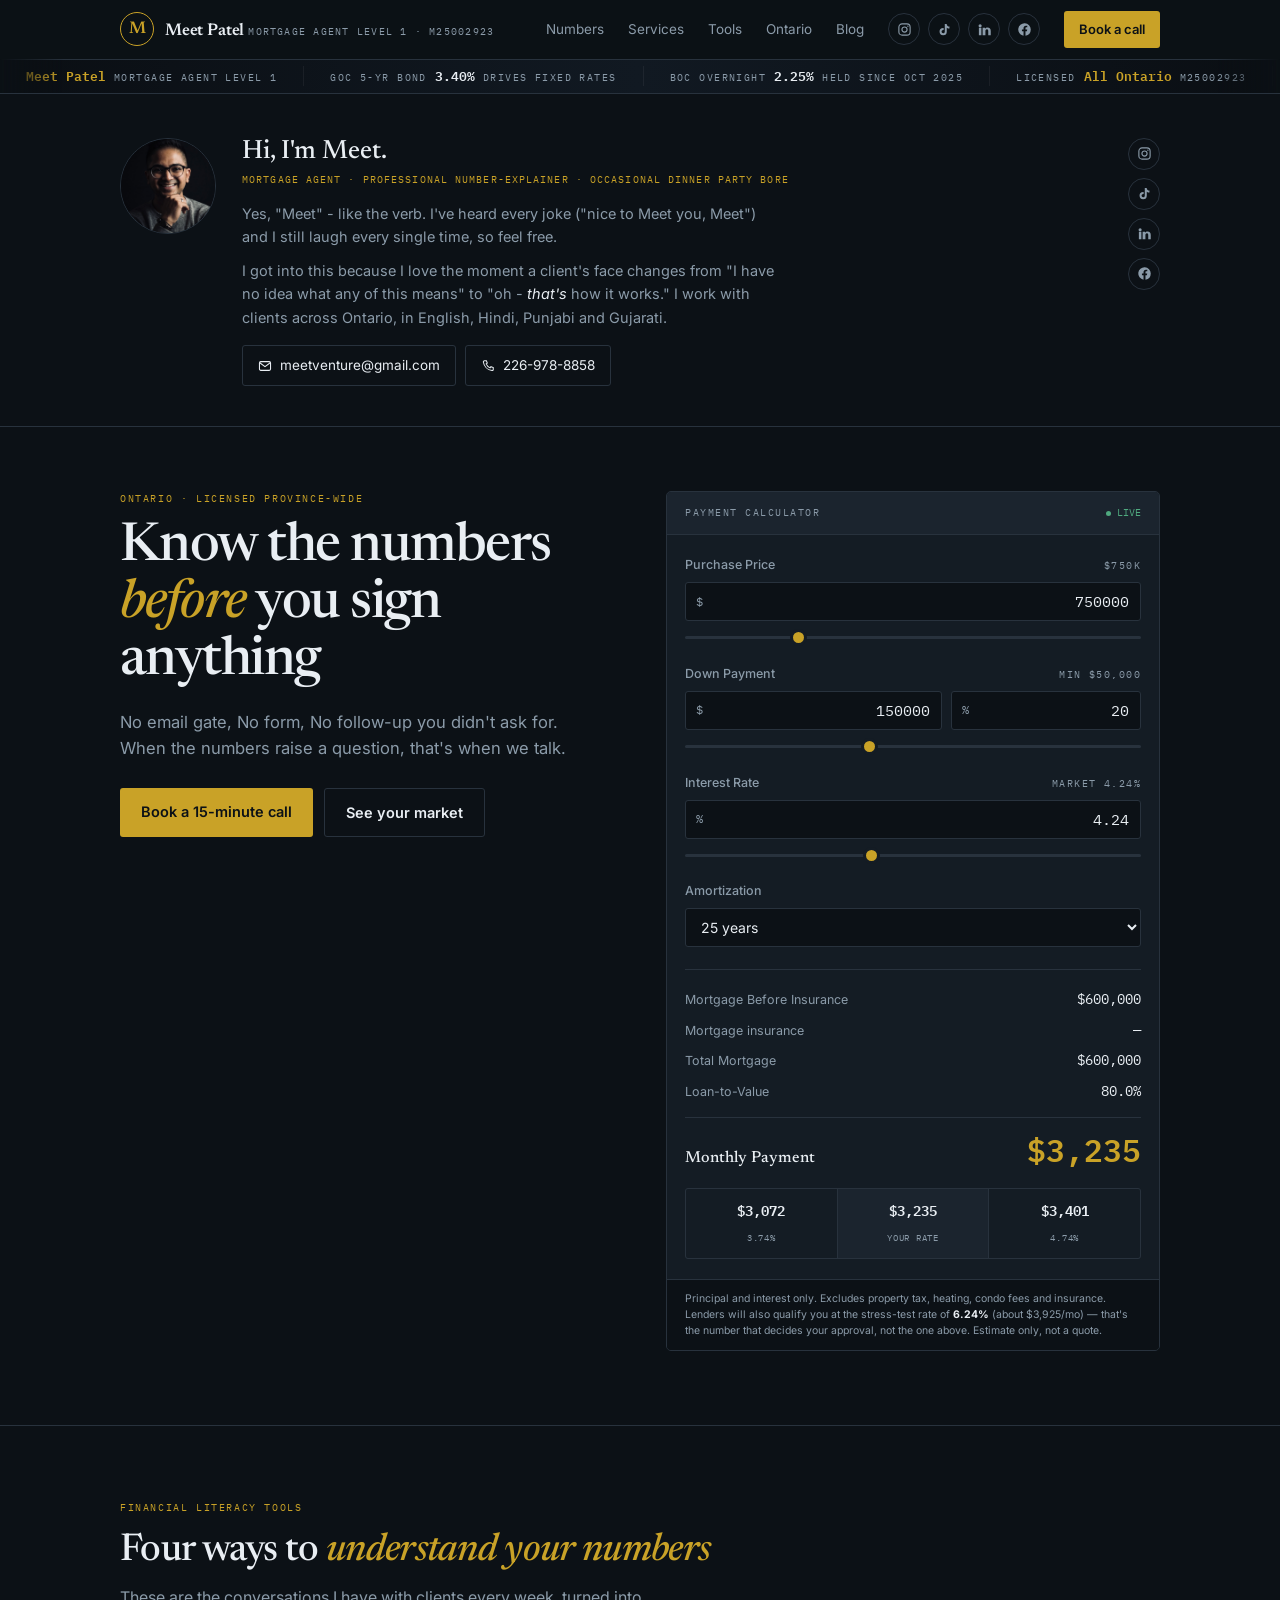
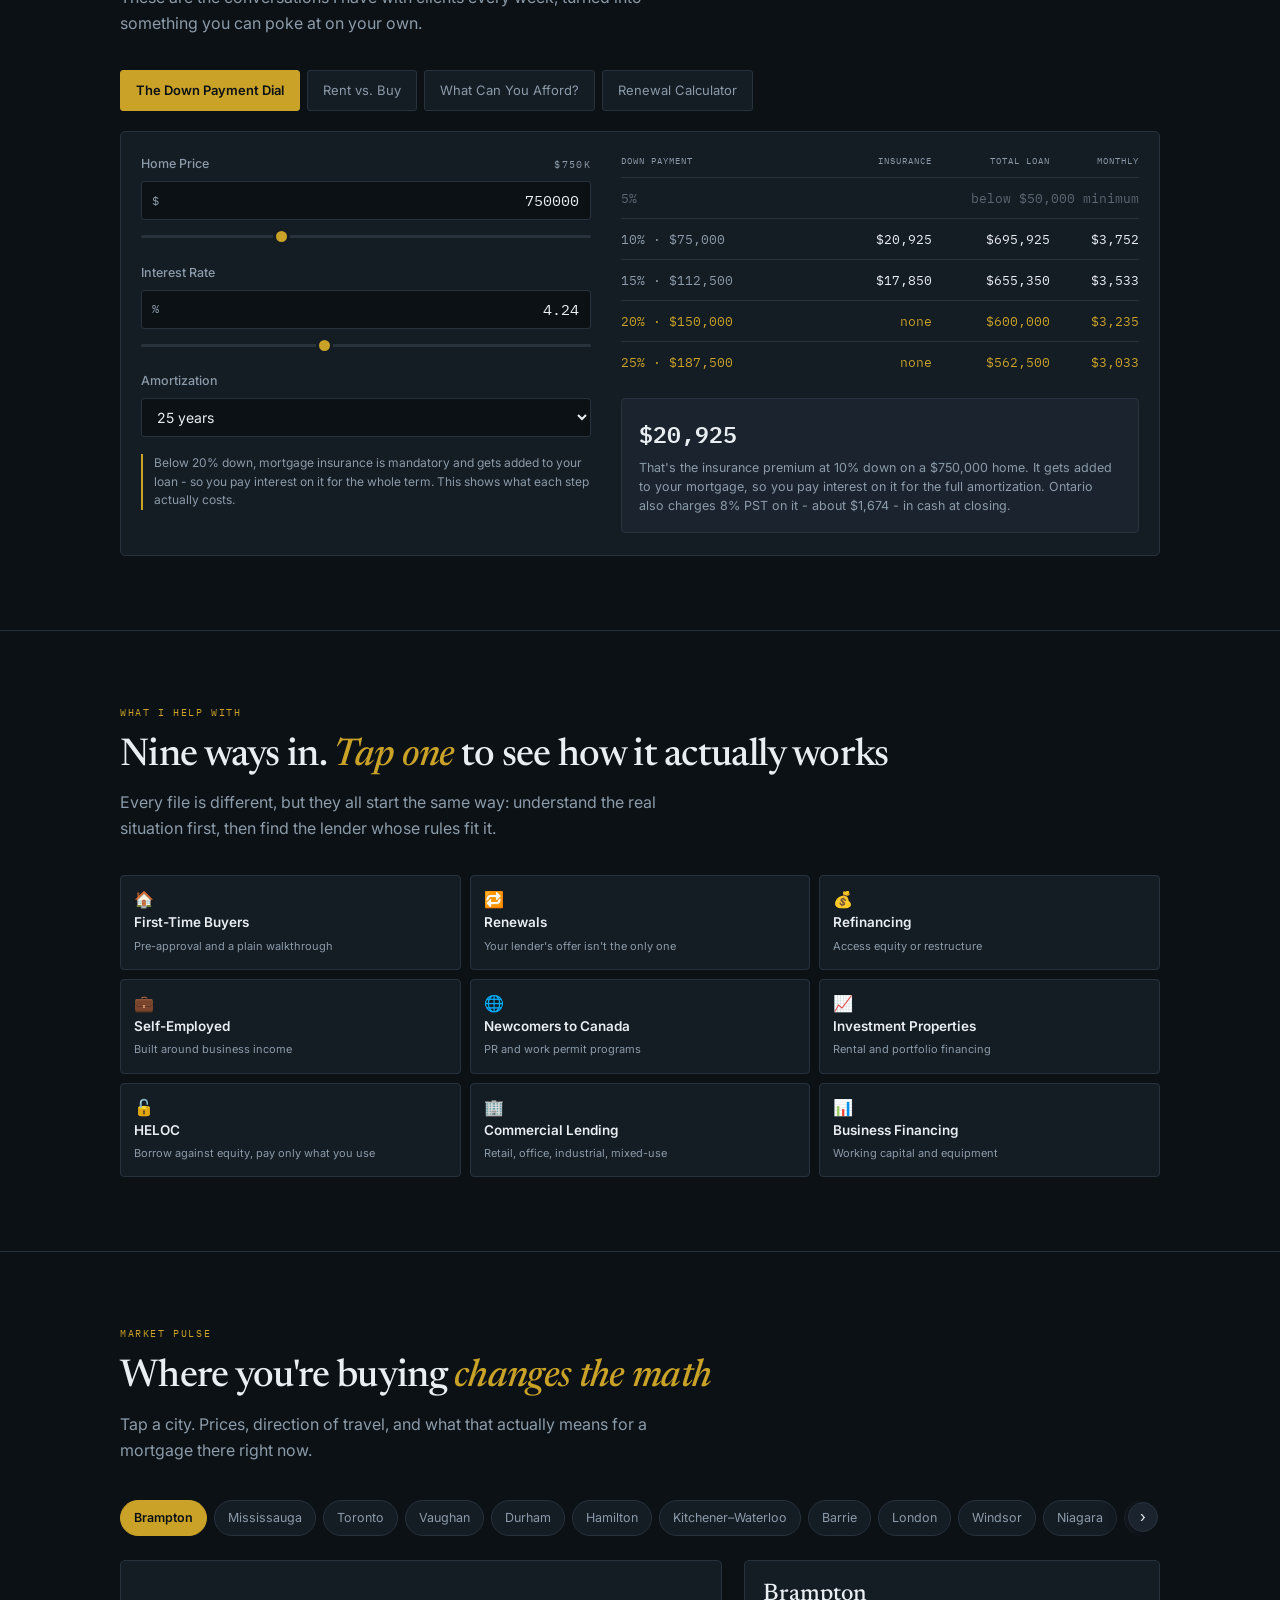
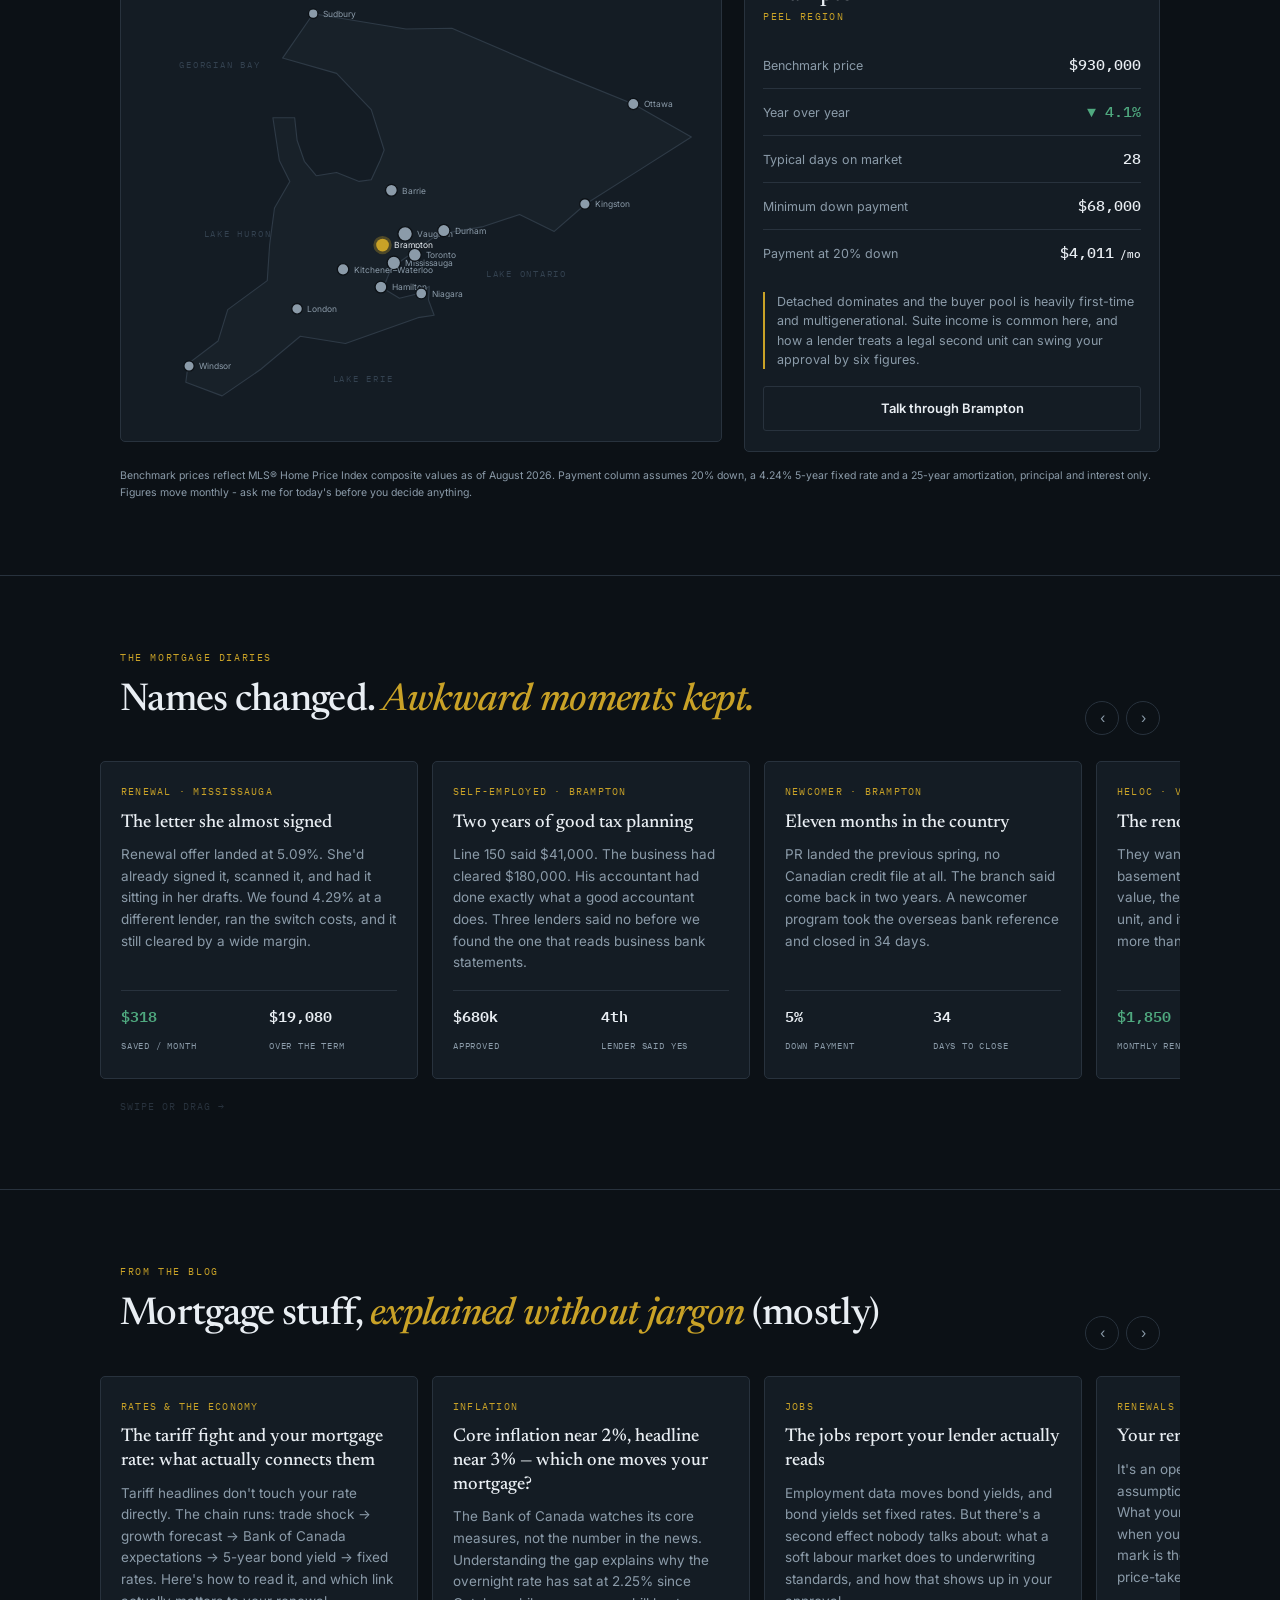
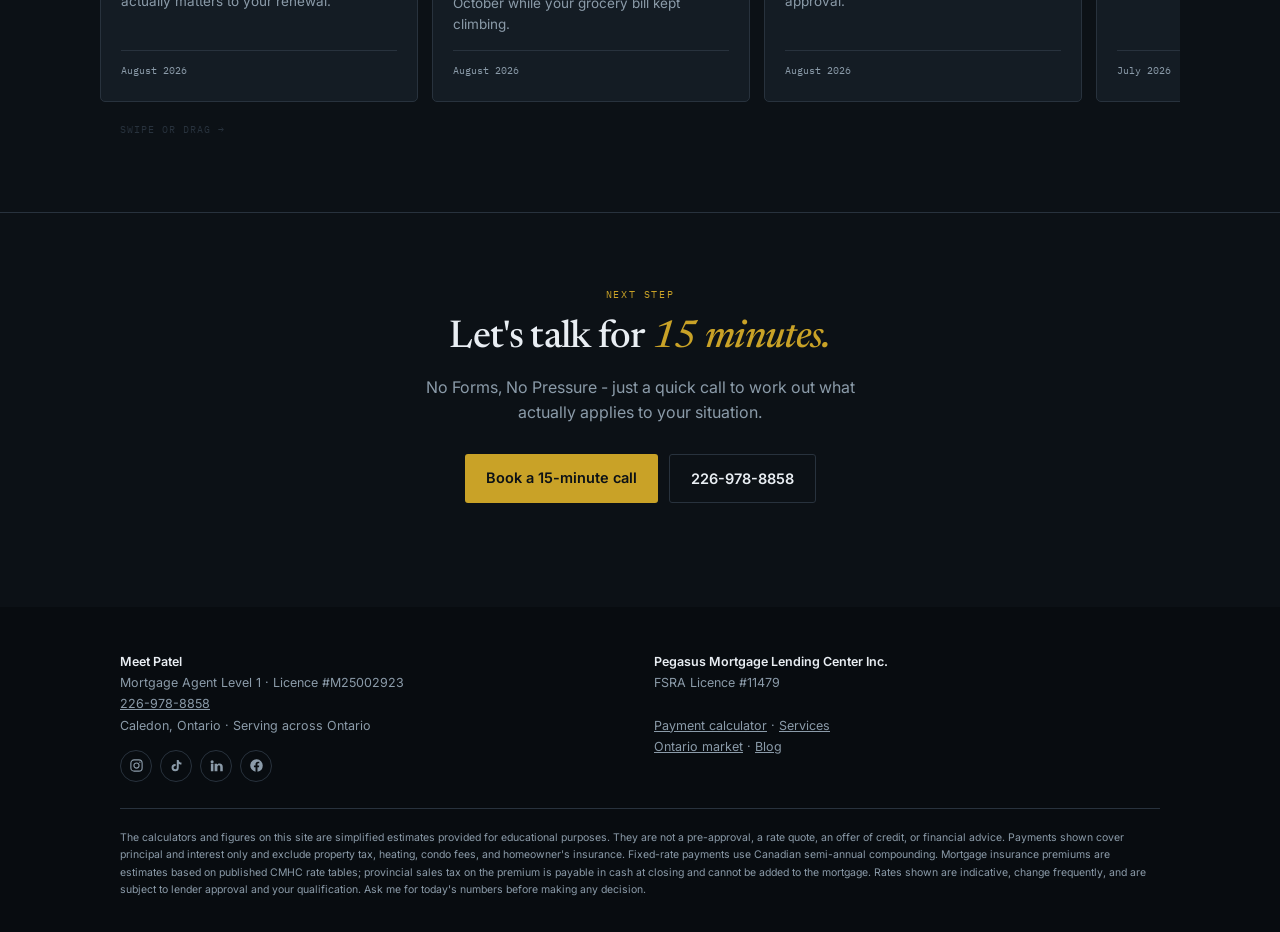
==== commit 042f6cc0: "Add files via upload" ====
--- a/index.html
+++ b/index.html
@@ -1025,7 +1025,7 @@
      Leave `l` empty for a plain label with no data prefix. */
   ticker: [
     { l:"",              v:"Meet Patel",   tone:"acc", sub:"Mortgage Agent Level 1" },
-    { l:"GoC 5-yr bond", v:"3.20%",        tone:"",    sub:"drives fixed rates" },
+    { l:"GoC 5-yr bond", v:"3.40%",        tone:"",    sub:"drives fixed rates" },
     { l:"BoC overnight", v:"2.25%",        tone:"",    sub:"held since Oct 2025" },
     { l:"Licensed",      v:"All Ontario",  tone:"acc", sub:"M25002923" }
   ],
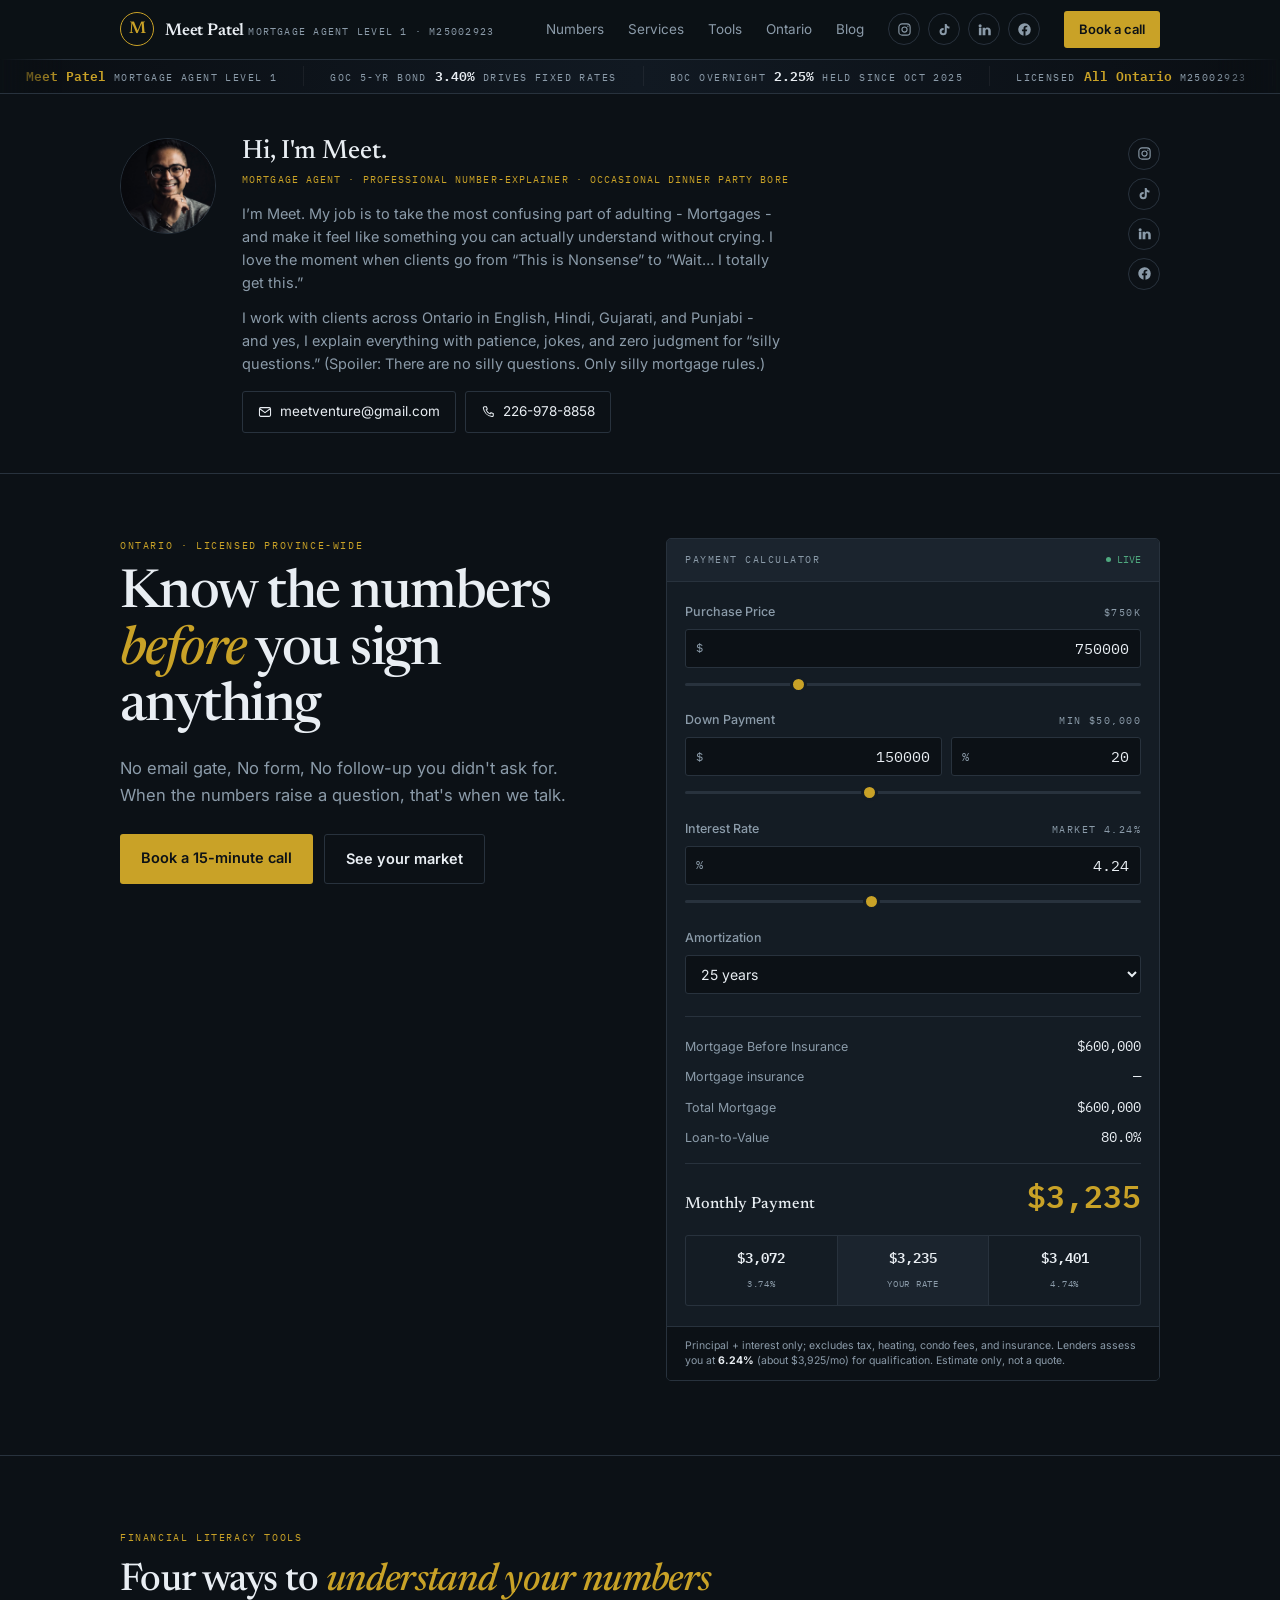
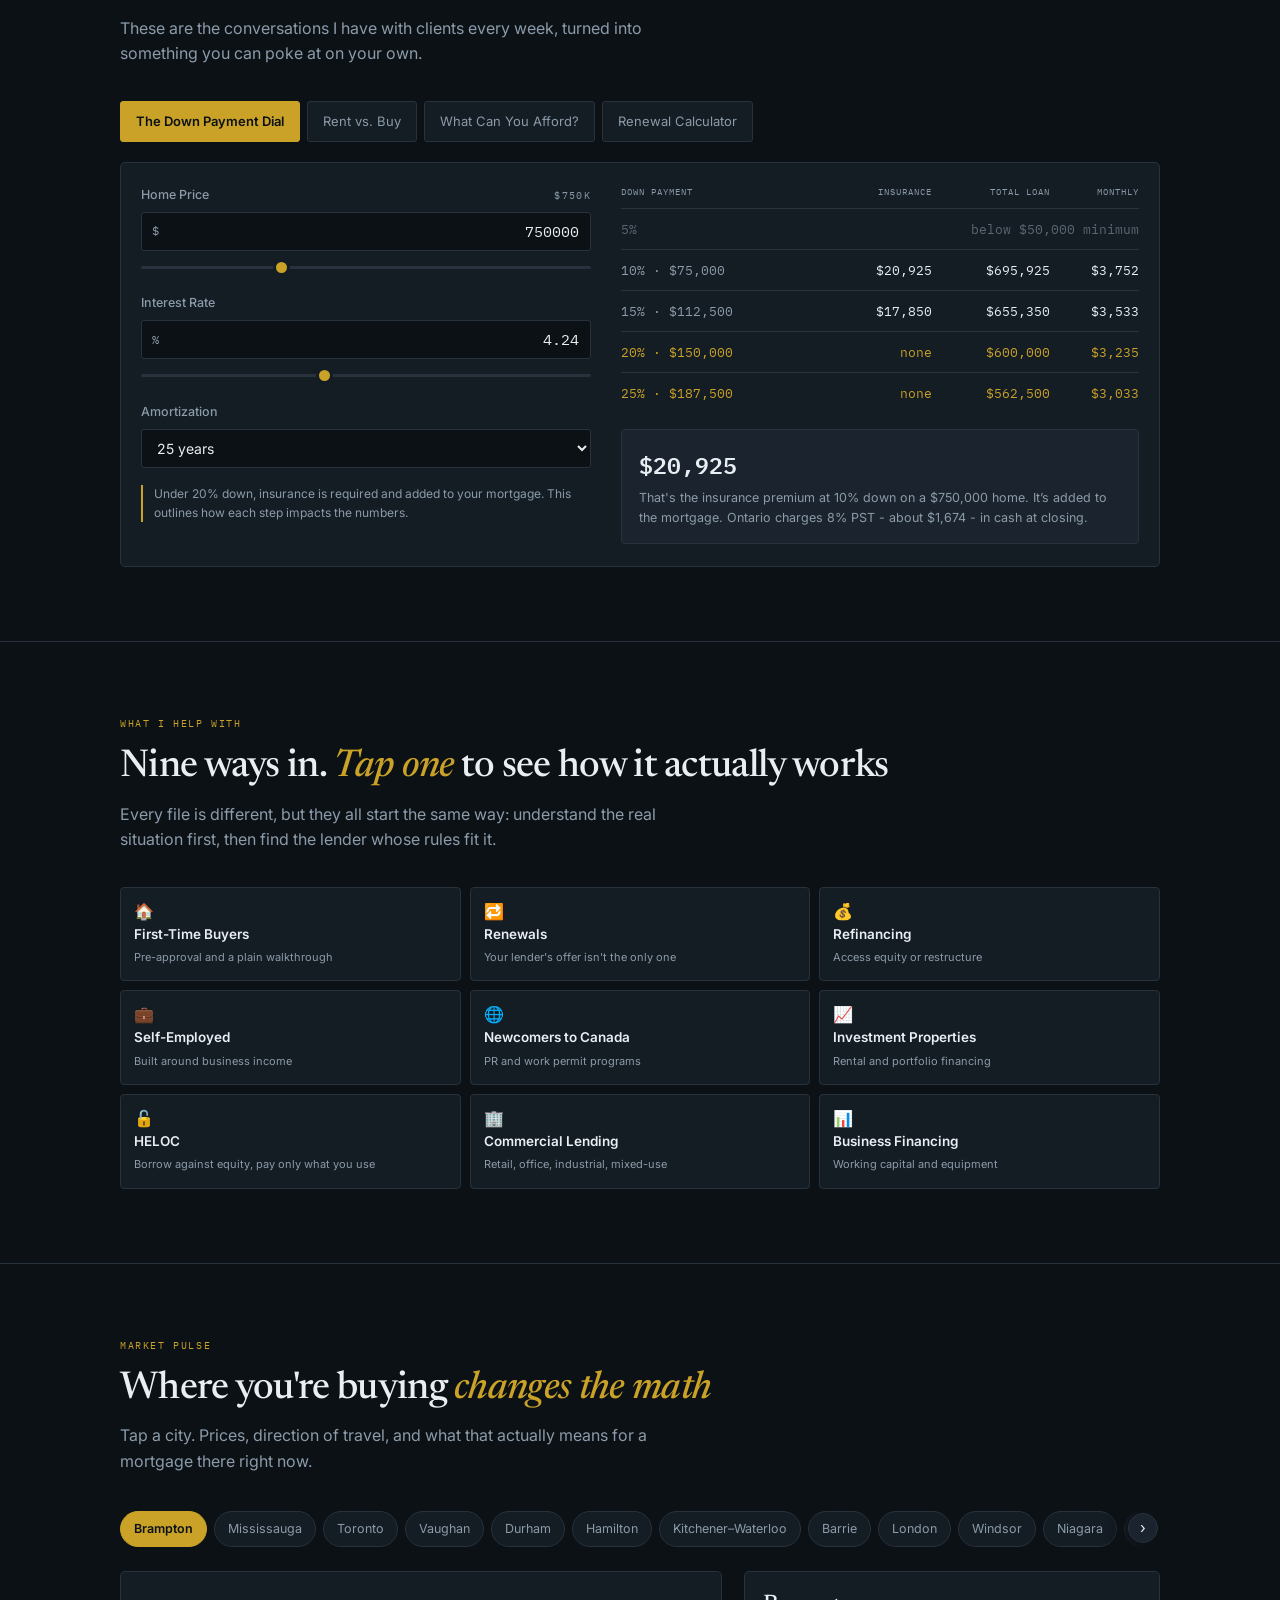
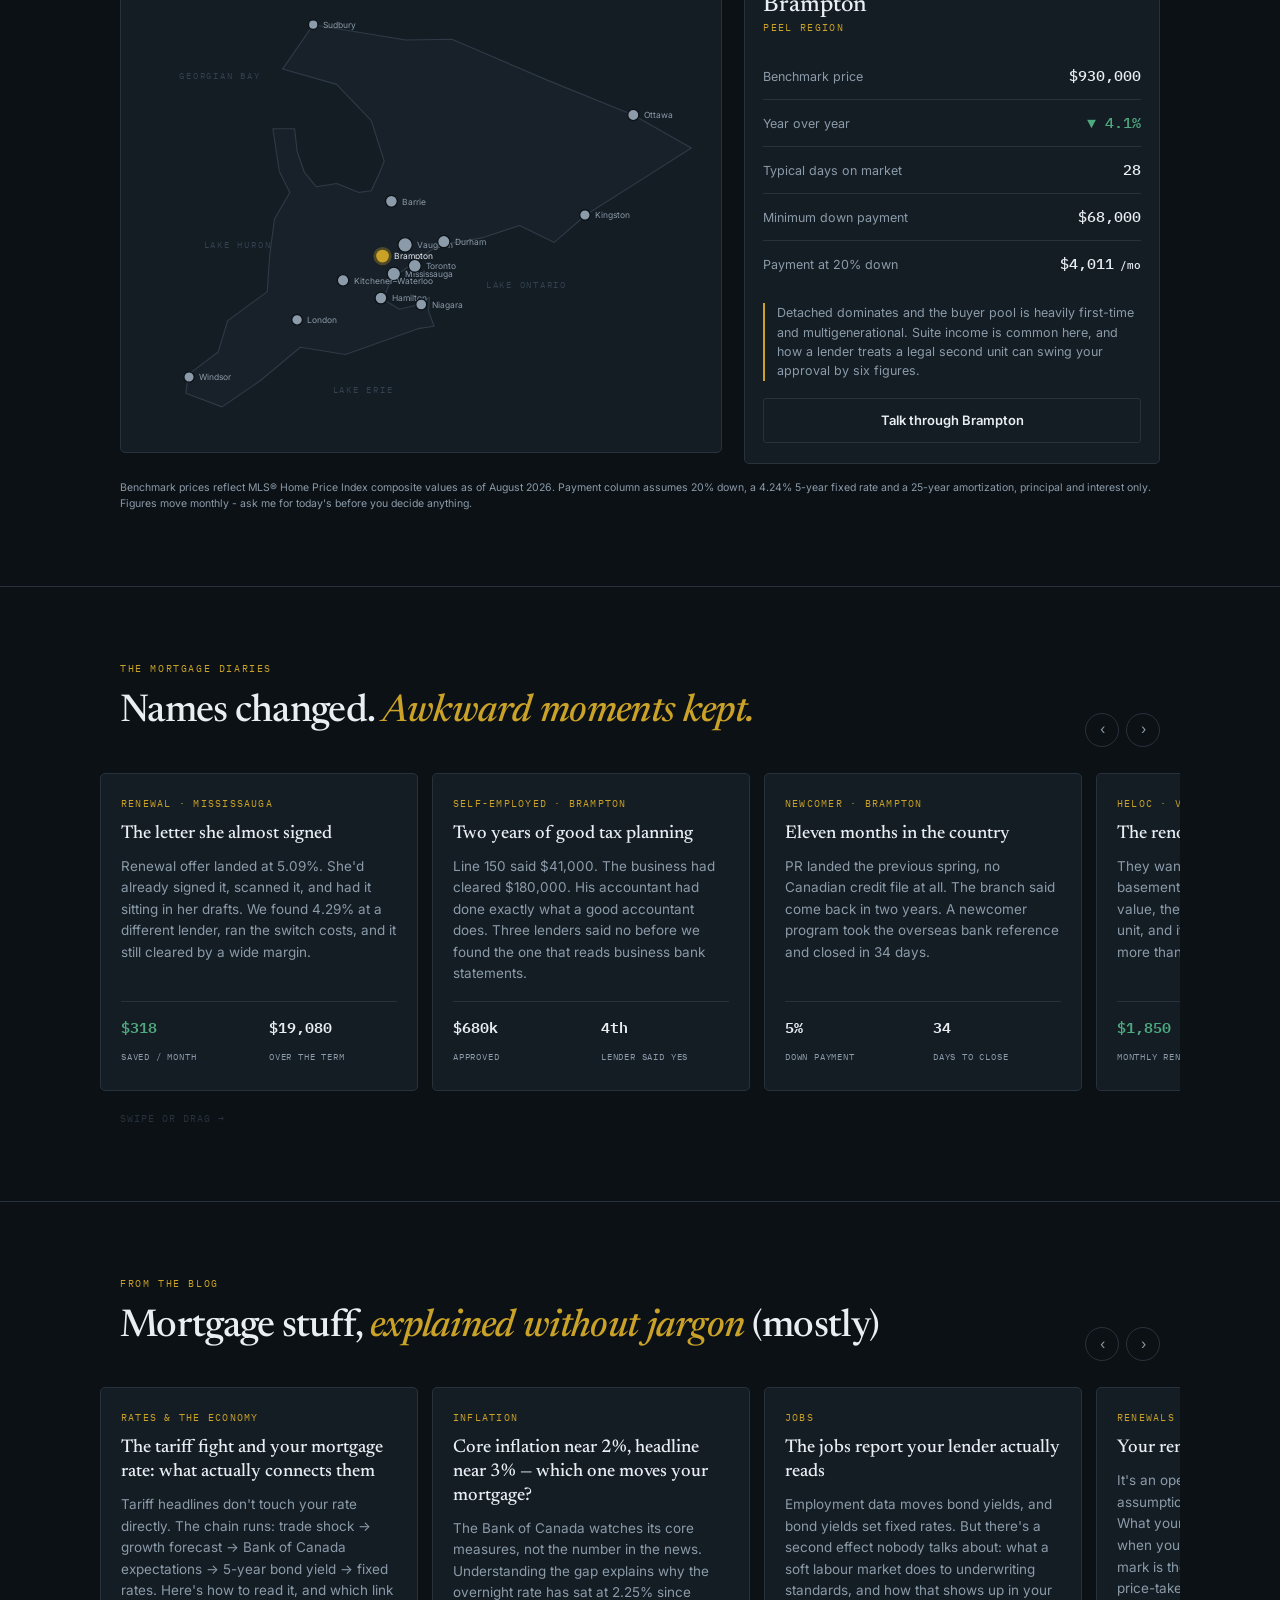
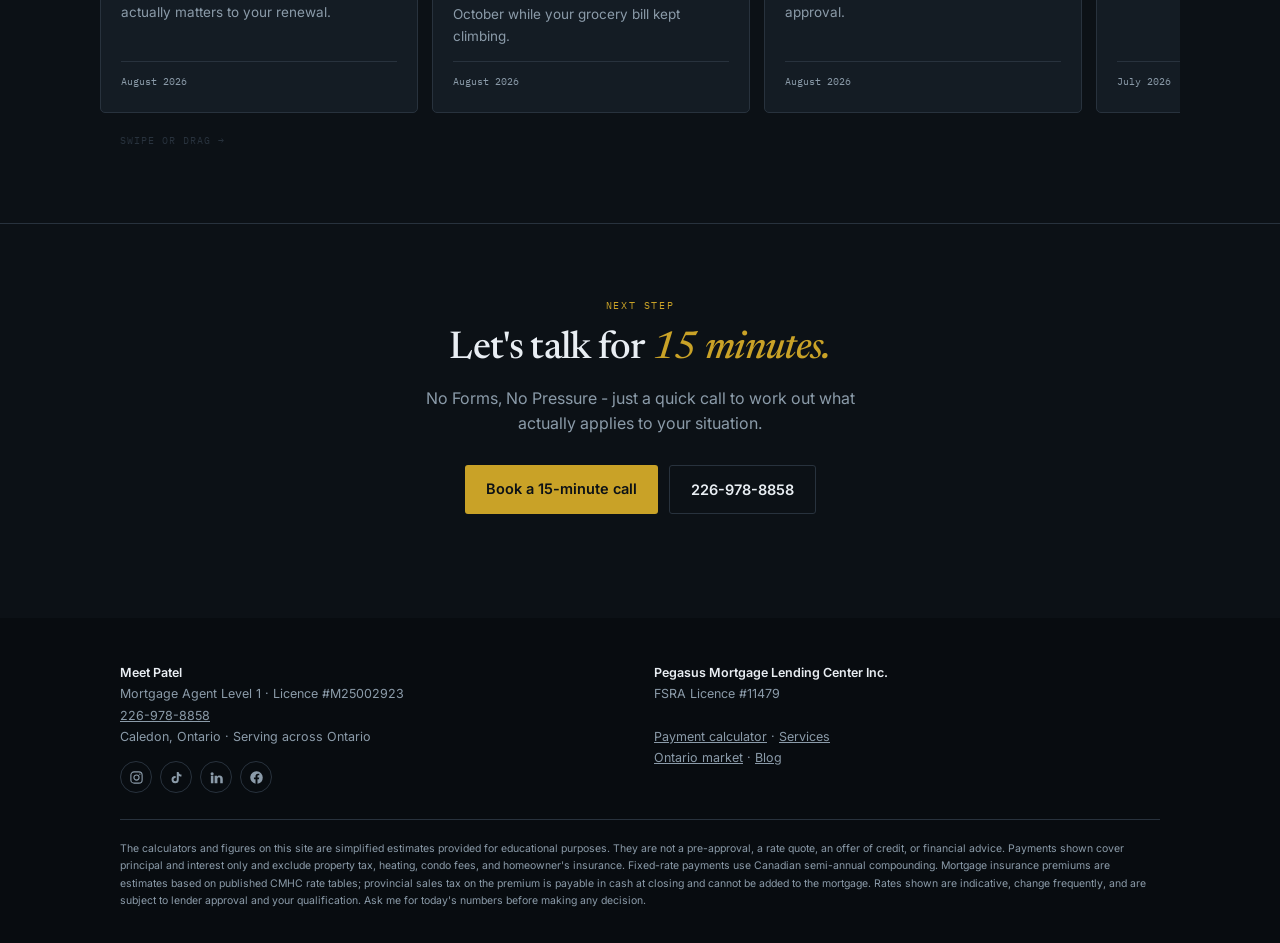
==== commit 57ef9d38: "Add files via upload" ====
--- a/index.html
+++ b/index.html
@@ -600,8 +600,8 @@
       <div class="intro-body">
         <div class="intro-h">Hi, I'm Meet.</div>
         <div class="intro-role">Mortgage Agent · Professional Number-Explainer · Occasional Dinner Party Bore</div>
-        <p>Yes, "Meet" - like the verb. I've heard every joke ("nice to Meet you, Meet") and I still laugh every single time, so feel free.</p>
-        <p>I got into this because I love the moment a client's face changes from "I have no idea what any of this means" to "oh - <em>that's</em> how it works." I work with clients across Ontario, in English, Hindi, Punjabi and Gujarati.</p>
+        <p>I’m Meet. My job is to take the most confusing part of adulting - Mortgages - and make it feel like something you can actually understand without crying. I love the moment when clients go from “This is Nonsense” to “Wait… I totally get this.”</p>
+        <p>I work with clients across Ontario in English, Hindi, Gujarati, and Punjabi - and yes, I explain everything with patience, jokes, and zero judgment for “silly questions.” (Spoiler: There are no silly questions. Only silly mortgage rules.)</p>
         <div class="intro-contact" id="introContact"></div>
       </div>
       <div class="intro-social">
@@ -740,7 +740,7 @@
             <div class="f-top"><label for="t1a">Amortization</label></div>
             <select class="inp" id="t1a"><option value="25">25 years</option><option value="30">30 years</option></select>
           </div>
-          <p class="tool-note">Below 20% down, mortgage insurance is mandatory and gets added to your loan - so you pay interest on it for the whole term. This shows what each step actually costs.</p>
+          <p class="tool-note">Under 20% down, insurance is required and added to your mortgage. This outlines how each step impacts the numbers.</p>
         </div>
         <div>
           <table class="ladder" id="t1out"></table>
@@ -818,11 +818,19 @@
             <div class="f-top"><label for="t3r">Contract Rate</label><span class="tk-l" id="t3qH"></span></div>
             <div class="inp-wrap"><span class="inp-sfx">%</span><input class="inp" type="number" id="t3r" value="4.24" step="0.01" inputmode="decimal"></div>
           </div>
+          <div class="f">
+            <div class="f-top"><label for="t3a">Amortization</label></div>
+            <select class="inp" id="t3a">
+              <option value="25" selected>25 years</option>
+              <option value="30">30 years</option>
+            </select>
+          </div>
         </div>
         <div>
           <table class="ladder" id="t3out"></table>
           <div class="tool-verdict" id="t3v"></div>
-          <p class="tool-note">This runs the same two ratios lenders use: GDS caps housing costs at 39% of gross income, TDS caps housing plus all other debt at 44%. Whichever binds first is your ceiling. It's a starting point, not a pre-approval - every lender tweaks these rules.</p>
+          <div class="flag" id="t3flag" hidden></div>
+          <p class="tool-note">Uses lender ratios: GDS 39%, TDS 44%. Tighter one sets your limit. It’s a guide, not a pre‑approval, and lenders vary their rules..</p>
         </div>
       </div>
     </div>
@@ -1318,14 +1326,14 @@
   const fp = $("flagPst");
   if(prem > 0){
     fp.hidden = false;
-    fp.textContent = `Ontario charges 8% PST on the insurance premium — about ${cash(pst)}. That's payable in cash at closing and cannot be added to the mortgage. Most calculators skip it.`;
+    fp.textContent = `Ontario adds 8% PST to the insurance premium - about ${cash(pst)}, paid in cash at closing. Most calculators don’t include it.`;
   } else fp.hidden = true;
 
   const qual = Math.max(rate + 2, 5.25);
   $("calcFoot").innerHTML =
-    `Principal and interest only. Excludes property tax, heating, condo fees and insurance. ` +
-    `Lenders will also qualify you at the stress-test rate of <b style="color:var(--text)">${qual.toFixed(2)}%</b> ` +
-    `(about ${cash(pmt(total, qual, years))}/mo) — that's the number that decides your approval, not the one above. ` +
+    `Principal + interest only; excludes tax, heating, condo fees, and insurance. ` +
+    `Lenders assess you at <b style="color:var(--text)">${qual.toFixed(2)}%</b> ` +
+    `(about ${cash(pmt(total, qual, years))}/mo) for qualification. ` +
     `Estimate only, not a quote.`;
 }
 
@@ -1395,7 +1403,7 @@
     if(pr) lowPrem = lowBase*pr;
   }
   $("t1v").innerHTML = lowPrem > 0
-    ? `<b>${cash(lowPrem)}</b><span>That's the insurance premium at ${at5}% down on a ${cash(price)} home. It gets added to your mortgage, so you pay interest on it for the full amortization. Ontario also charges 8% PST on it - about ${cash(lowPrem*0.08)} - in cash at closing.</span>`
+    ? `<b>${cash(lowPrem)}</b><span>That's the insurance premium at ${at5}% down on a ${cash(price)} home. It’s added to the mortgage. Ontario charges 8% PST - about ${cash(lowPrem*0.08)} - in cash at closing.</span>`
     : `<b>No insurance needed</b><span>At ${cash(need)} or more down on this price you're at or above 20%, so no mortgage insurance premium applies.</span>`;
 }
 
@@ -1451,6 +1459,7 @@
 function t3(){
   const inc = n("t3inc"), debt = n("t3debt"), dp = n("t3dp");
   const tax = n("t3tax"), heat = n("t3heat"), rate = Math.max(0.5, n("t3r"));
+  const yrs = +$("t3a").value;
   const qual = Math.max(rate + 2, 5.25);
   $("t3qH").textContent = "qualifies at " + qual.toFixed(2) + "%";
 
@@ -1460,38 +1469,57 @@
   const room    = Math.min(gdsRoom, tdsRoom);
   const piMax   = Math.max(0, room - tax/12 - heat);
 
-  const i = mRate(qual), nP = 25*12;
+  const i = mRate(qual), nP = yrs*12;
   const principal = i===0 ? piMax*nP : piMax*(1-Math.pow(1+i,-nP))/i;
 
   /* Solve for the price where down payment + insured mortgage = price. */
   let price = principal + dp;
   for(let k=0;k<24;k++){
     const need = minDown(price);
-    const down = Math.min(dp, price);
-    if(down < need){ price = price*0.985; continue; }
-    const base = price-down, ltv = base/price*100;
+    const d = Math.min(dp, price);
+    if(d < need){ price = price*0.985; continue; }
+    const b = price-d, l = b/price*100;
     let pr = 0;
-    if(price <= 1500000 && ltv > 80){ pr = premiumRate(ltv,25) || 0; }
-    const guess = down + principal/(1+pr);
+    if(price <= 1500000 && l > 80){ pr = premiumRate(l, yrs) || 0; }
+    const guess = d + principal/(1+pr);
     if(Math.abs(guess-price) < 250){ price = guess; break; }
     price = guess;
   }
   price = Math.max(0, price);
-  const actualPI = pmt(Math.max(0, price-dp), rate, 25);
-  const binding = gdsRoom <= tdsRoom ? "GDS (39%)" : "TDS (44%)";
+
+  /* Rebuild the real loan, premium included — this is what you actually pay on. */
+  const down = Math.min(dp, price);
+  const base = Math.max(0, price - down);
+  const ltv  = price > 0 ? base/price*100 : 0;
+  let prem = 0;
+  if(price <= 1500000 && ltv > 80){
+    const pr = premiumRate(ltv, yrs); if(pr) prem = base*pr;
+  }
+  const insured  = prem > 0;
+  const actualPI = pmt(base + prem, rate, yrs);
+  const binding  = gdsRoom <= tdsRoom ? "GDS (39%)" : "TDS (44%)";
 
   $("t3out").innerHTML =
-    `<thead><tr><th>Lender's math</th><th>Monthly</th></tr></thead><tbody>` +
+    `<thead><tr><th>Lender's Math</th><th>Monthly</th></tr></thead><tbody>` +
     `<tr><td>Gross Monthly Income</td><td>${cash(monthly)}</td></tr>` +
     `<tr><td>GDS · 39%</td><td>${cash(gdsRoom)}</td></tr>` +
-    `<tr><td>TDS · 44%</td><td>${cash(tdsRoom)}</td></tr>` +
+    `<tr><td>TDS · 44% Less Debts</td><td>${cash(tdsRoom)}</td></tr>` +
     `<tr class="hl"><td>Binding Limit · ${binding}</td><td>${cash(room)}</td></tr>` +
-    `<tr><td>Less Tax and Heat</td><td>−${cash(tax/12+heat)}</td></tr>` +
+    `<tr><td>Less Tax & Heat</td><td>−${cash(tax/12+heat)}</td></tr>` +
     `<tr><td>Room for Principal &amp; Interest</td><td>${cash(piMax)}</td></tr>` +
     `</tbody>`;
 
   $("t3v").innerHTML =
-    `<b>${cash(price)}</b><span>Estimated maximum purchase price with ${cash(dp)} down. Your actual payment at ${rate.toFixed(2)}% would be about ${cash(actualPI)}/mo in principal and interest - lower than the ${cash(piMax)} you qualified at, because lenders test you at ${qual.toFixed(2)}%. That gap is your buffer, not your budget.</span>`;
+    `<b>${cash(price)}</b><span>With ${cash(dp)} over ${yrs}-year amortization. ` +
+    `Your payment at ${rate.toFixed(2)}% is about ${cash(actualPI)}/mo` +
+    (insured ? `, including the ${cash(prem)} insurance premium` : ``) +
+    `. Lenders qualify you at ${qual.toFixed(2)}%, which is why you qualified at ${cash(piMax)}. That gap is your buffer, not your budget.</span>`;
+
+  const f = $("t3flag");
+  if(yrs > 25 && insured){
+    f.hidden = false;
+    f.textContent = `A 30-year amortization with less than 20% down is only available to first-time buyers. With 20% or more down, no restriction applies.`;
+  } else f.hidden = true;
 }
 
 /* --- Tool 4 · Renewal Calculator --- */
@@ -1530,7 +1558,7 @@
   });
 });
 ["t2rent","t2price","t2dp","t2r","t2y","t2g","t2c"].forEach(id=>$(id).addEventListener("input", t2));
-["t3inc","t3debt","t3dp","t3tax","t3heat","t3r"].forEach(id=>$(id).addEventListener("input", t3));
+["t3inc","t3debt","t3dp","t3tax","t3heat","t3r","t3a"].forEach(id=>$(id).addEventListener("input", t3));
 ["t4bal","t4cur","t4yrs","t4off","t4mkt"].forEach(id=>$(id).addEventListener("input", t4));
 
 $("t1r").value = CONFIG.rates.fixed5; $("t1rR").value = CONFIG.rates.fixed5;
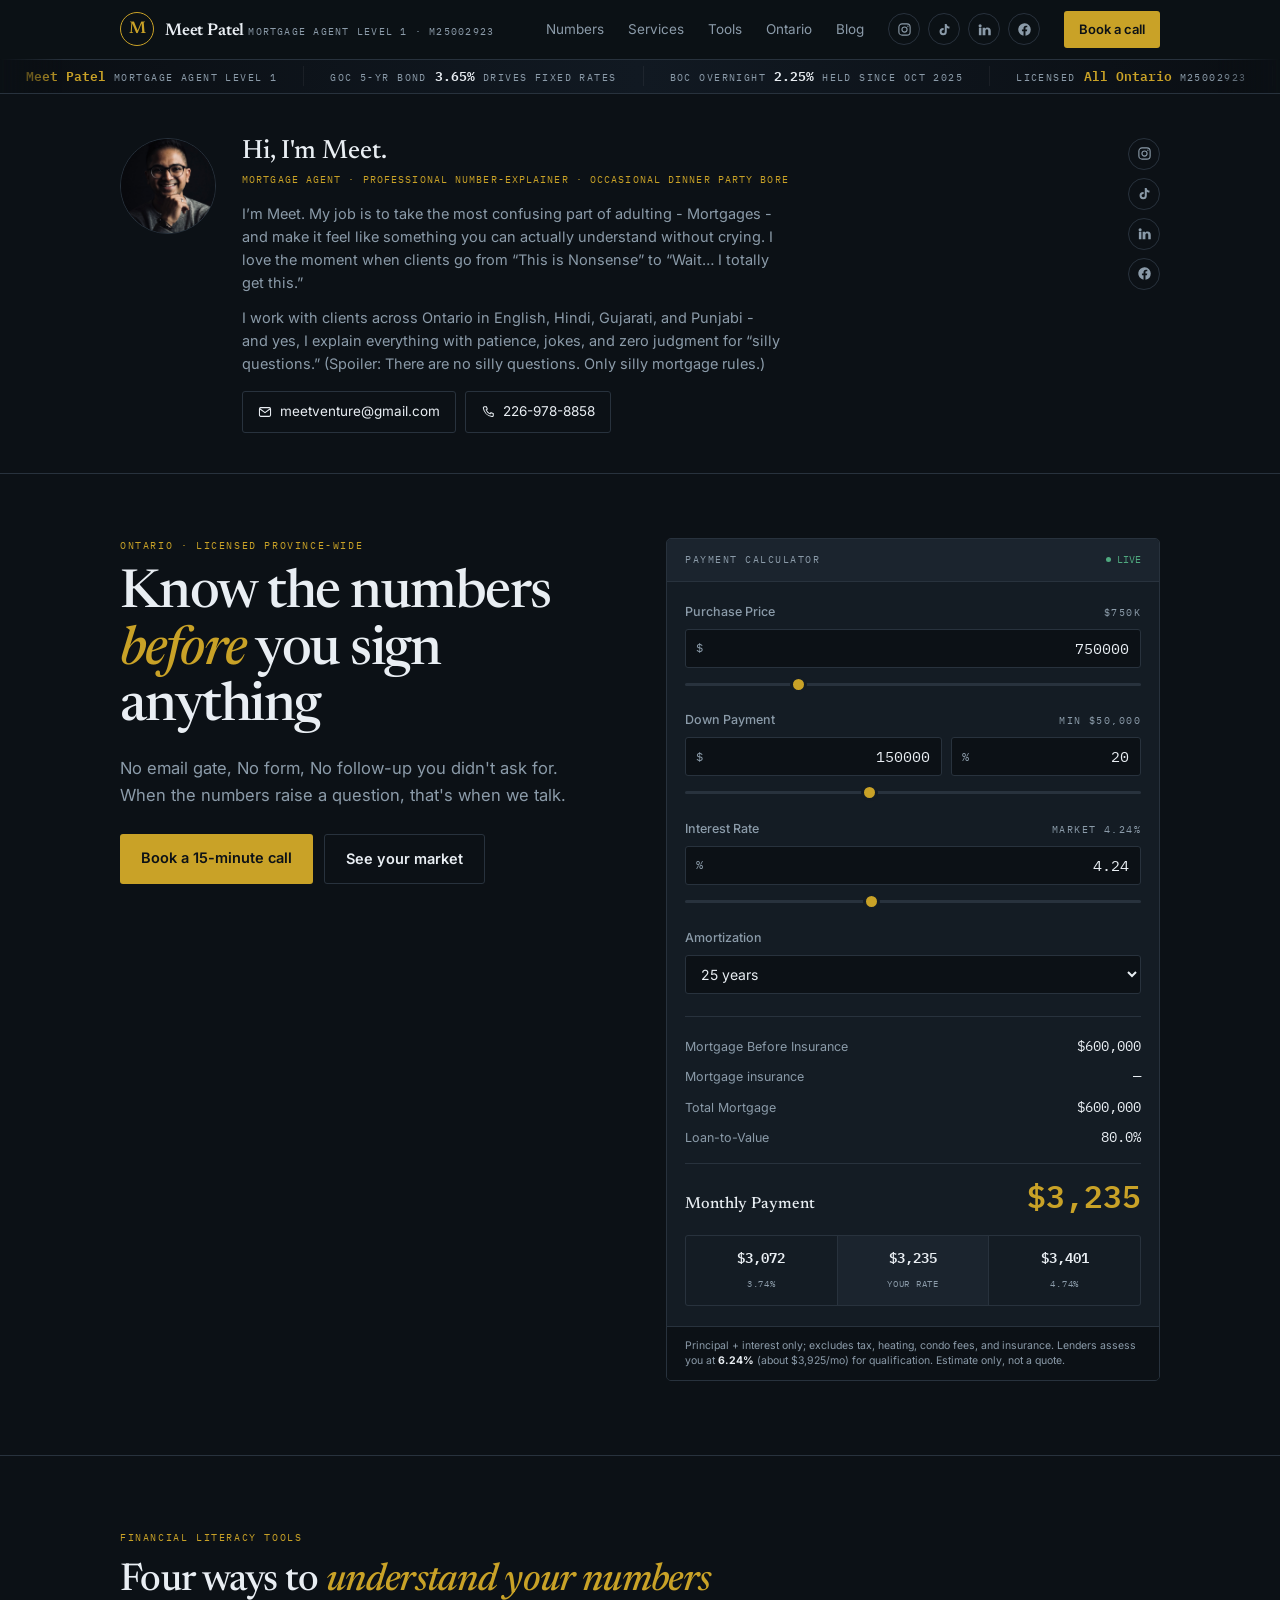
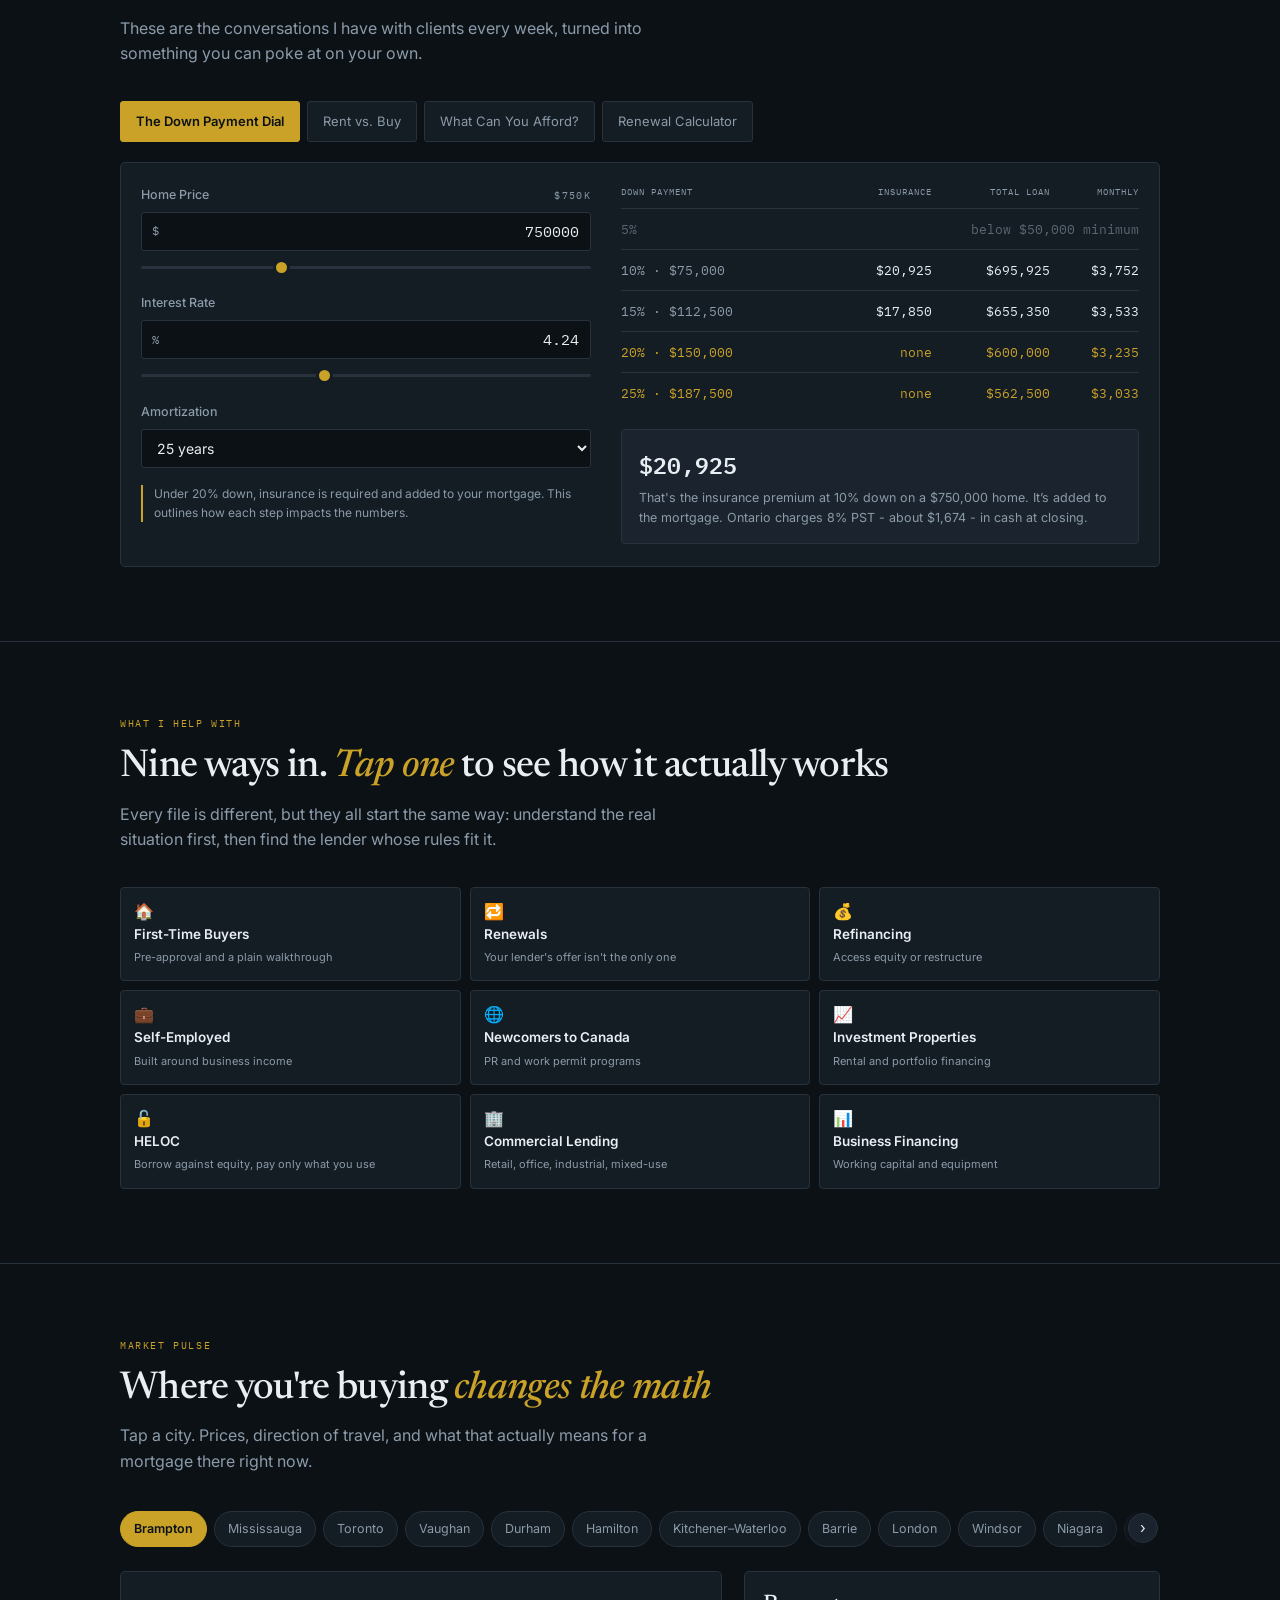
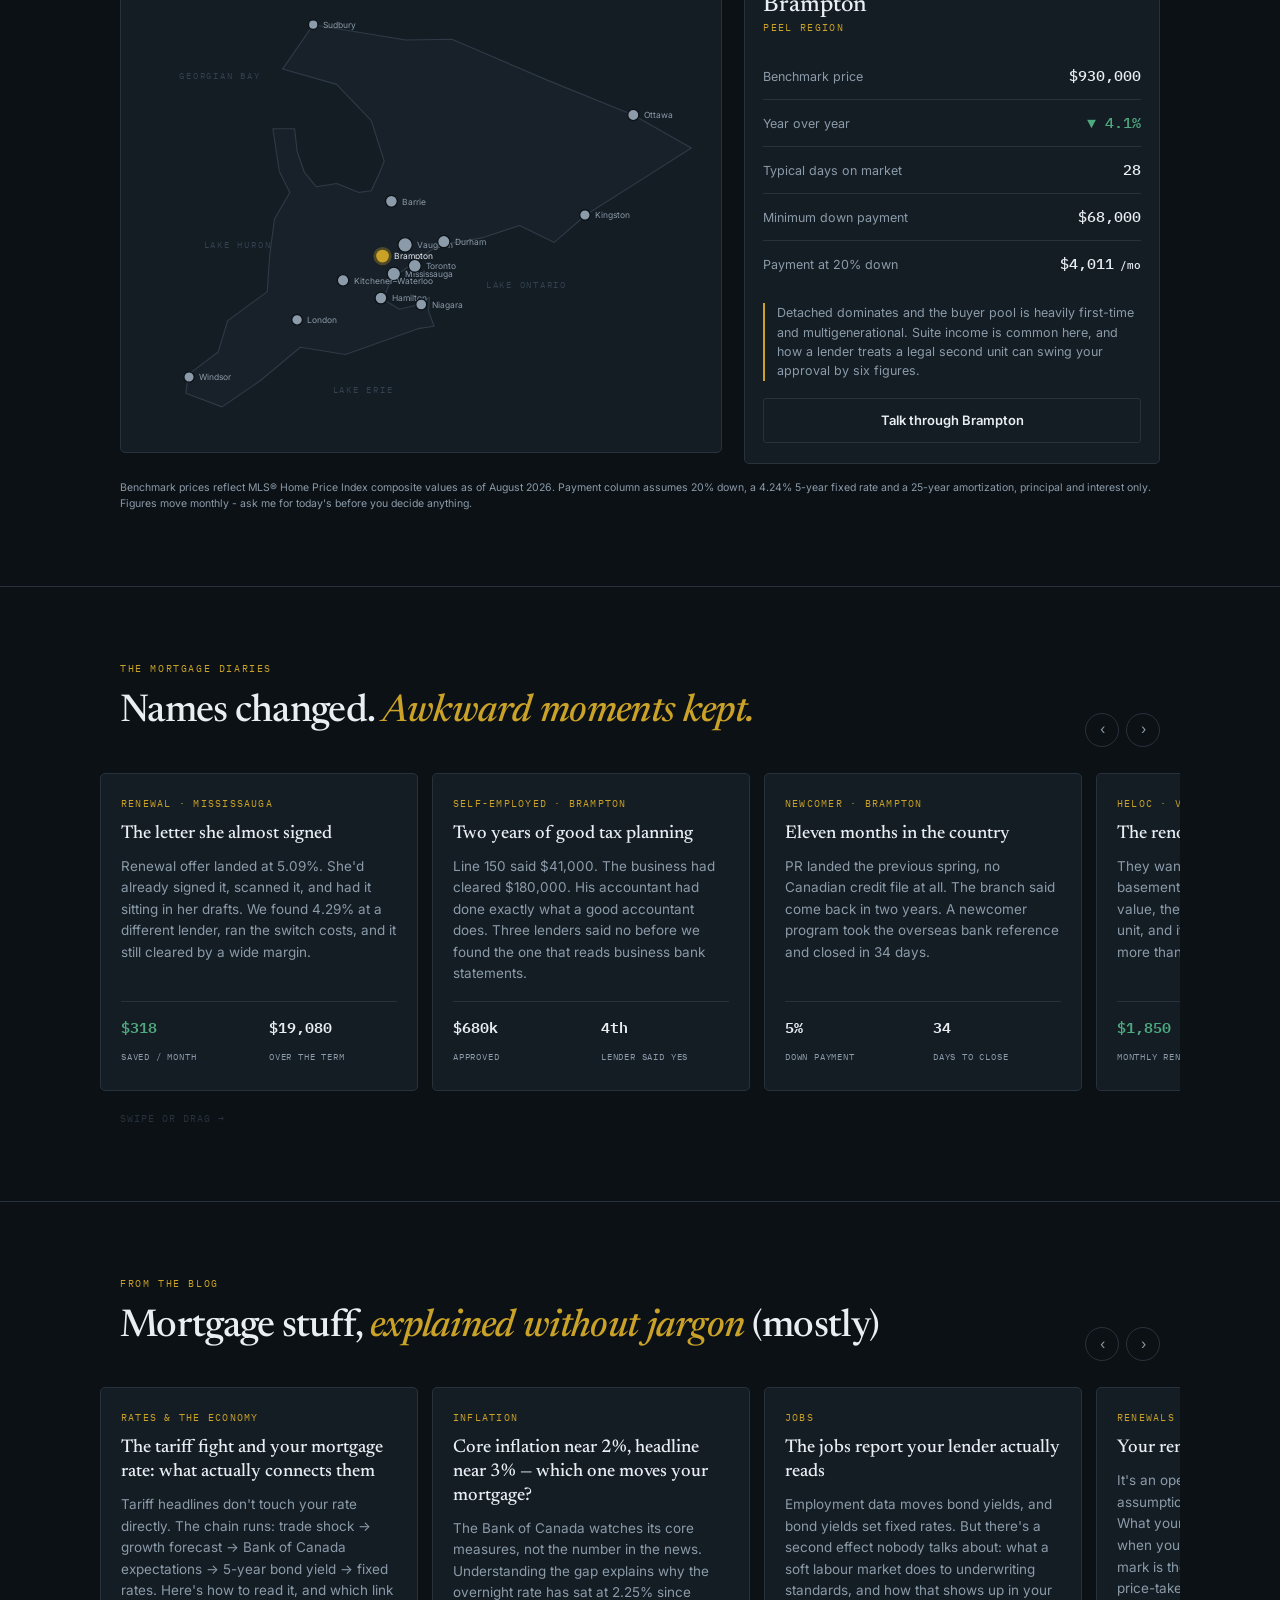
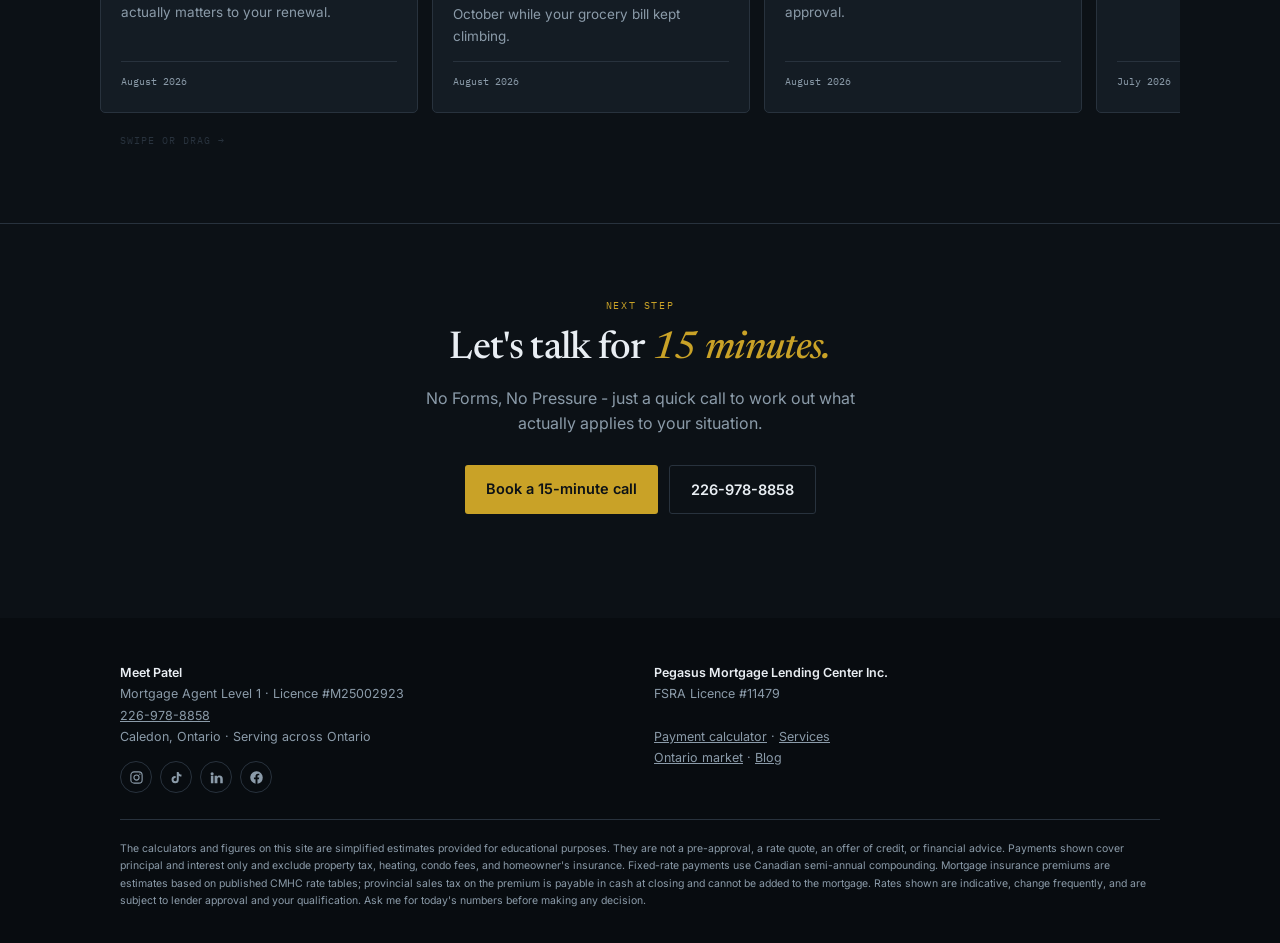
==== commit 77e54fd7: "Add files via upload" ====
--- a/index.html
+++ b/index.html
@@ -1033,7 +1033,7 @@
      Leave `l` empty for a plain label with no data prefix. */
   ticker: [
     { l:"",              v:"Meet Patel",   tone:"acc", sub:"Mortgage Agent Level 1" },
-    { l:"GoC 5-yr bond", v:"3.40%",        tone:"",    sub:"drives fixed rates" },
+    { l:"GoC 5-yr bond", v:"3.65%",        tone:"",    sub:"drives fixed rates" },
     { l:"BoC overnight", v:"2.25%",        tone:"",    sub:"held since Oct 2025" },
     { l:"Licensed",      v:"All Ontario",  tone:"acc", sub:"M25002923" }
   ],
